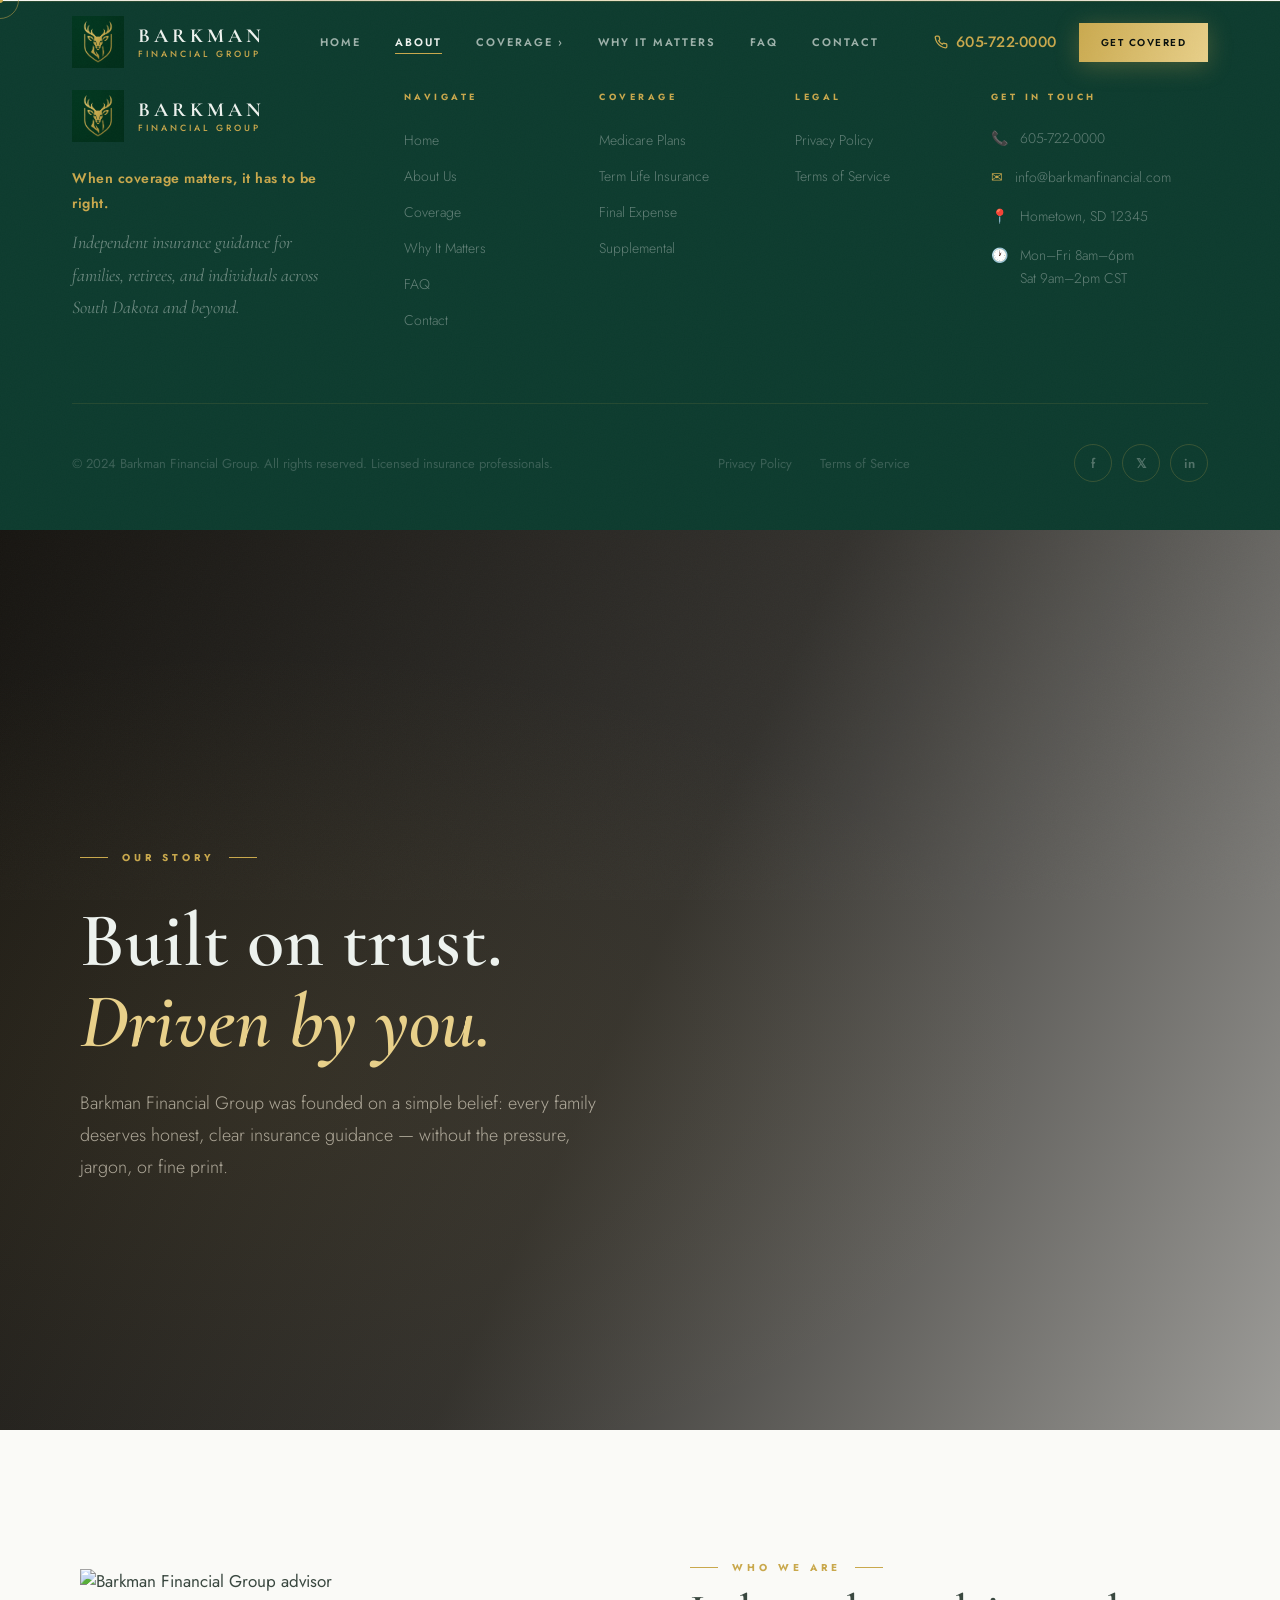
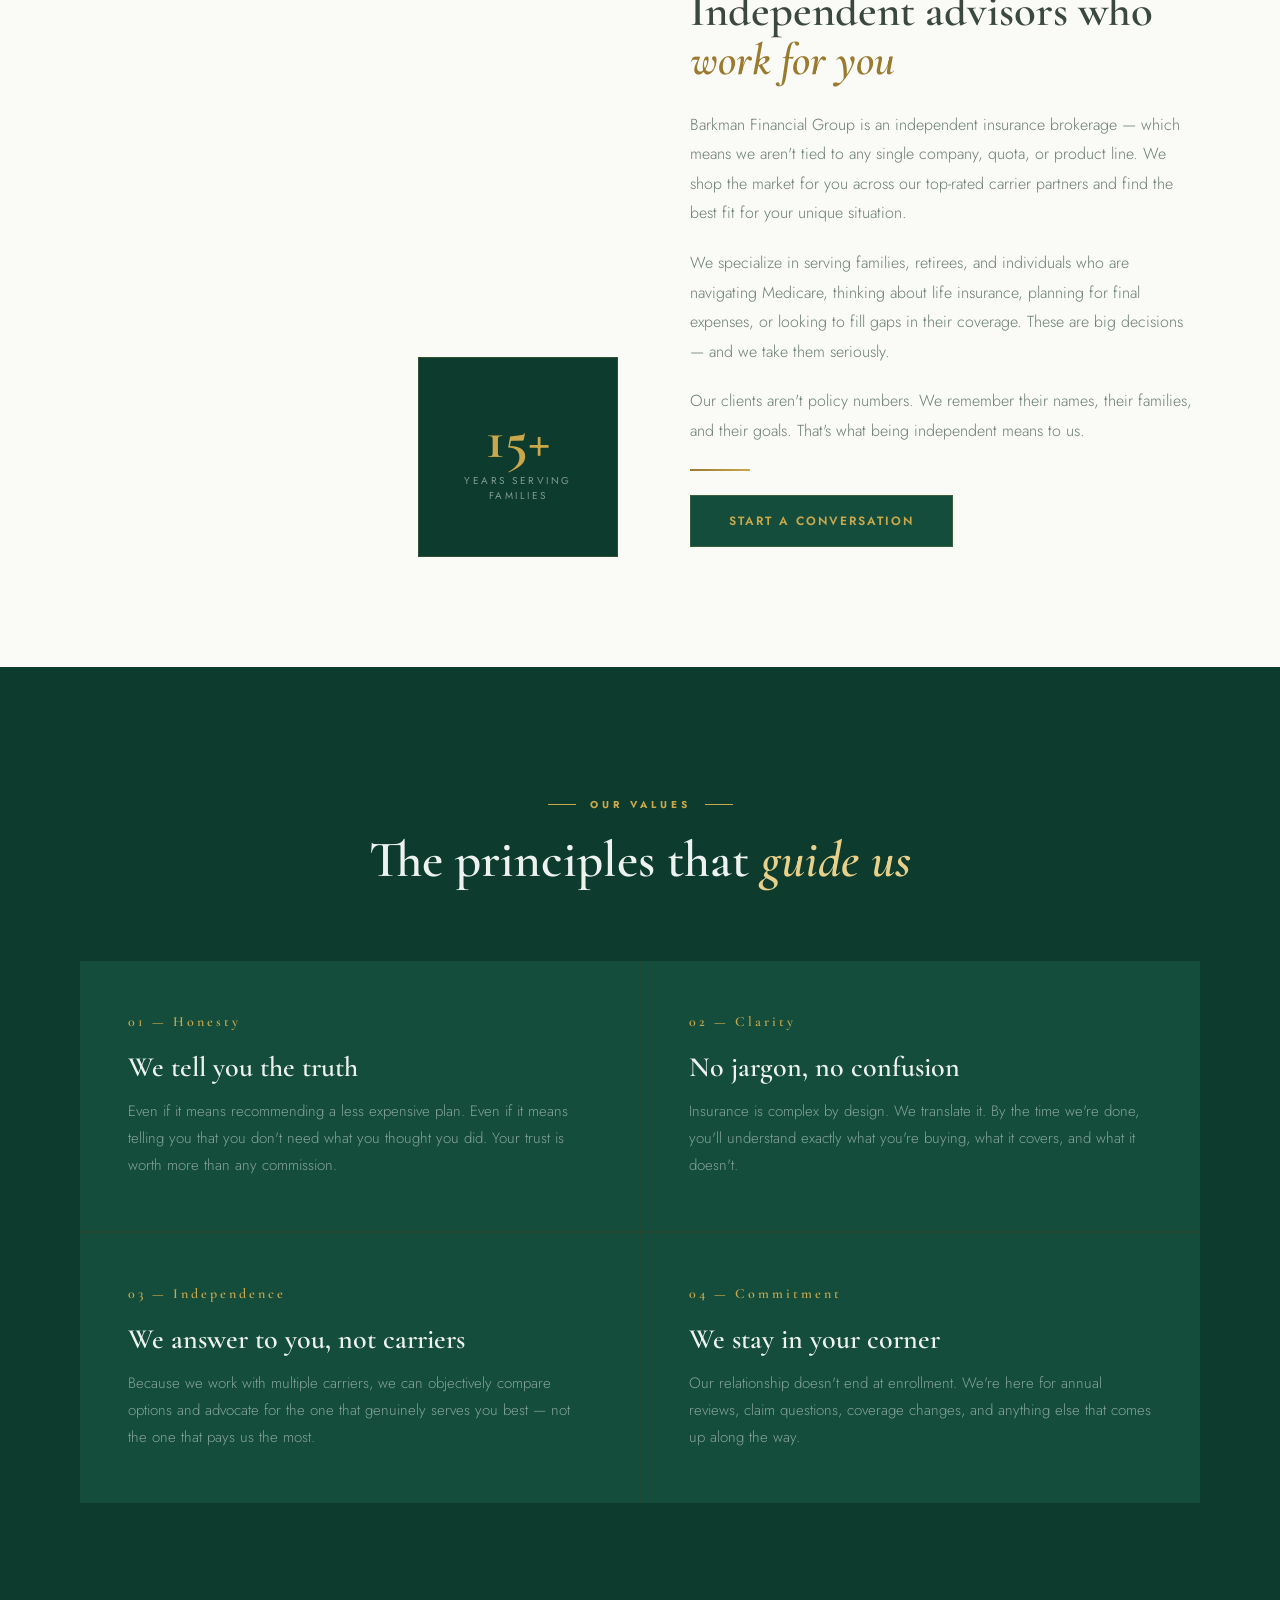
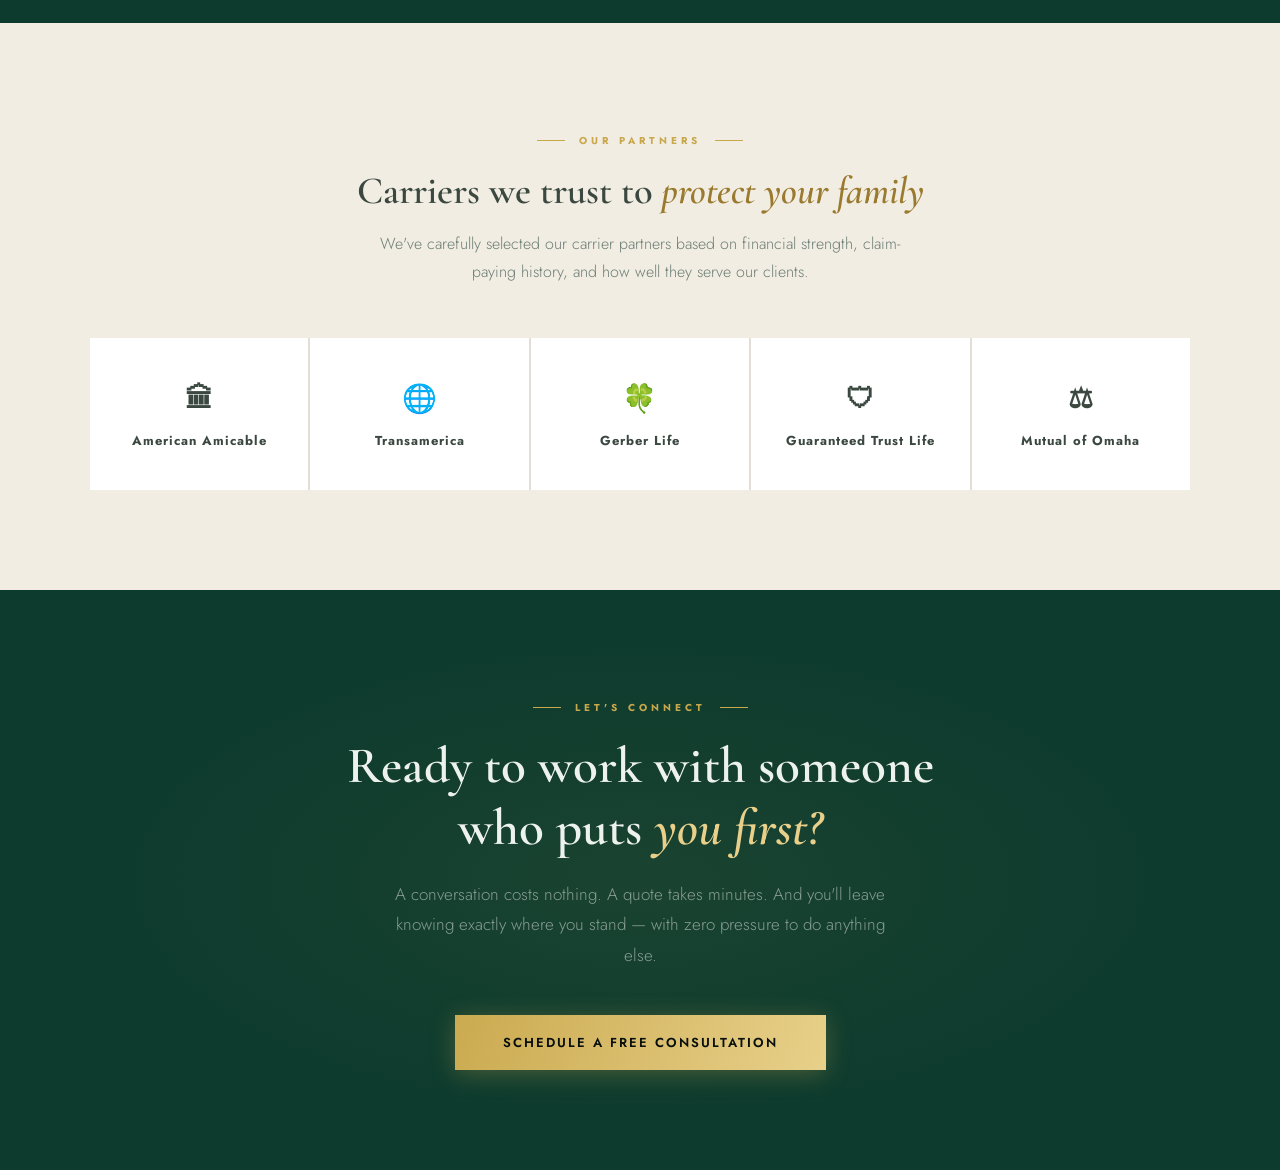
==== about.html @ 962a8e27 "Add files via upload" ====
<!DOCTYPE html>
<html lang="en">
<head>
<meta charset="UTF-8">
<meta name="viewport" content="width=device-width, initial-scale=1.0">
<title>About — Barkman Financial Group</title>
<meta name="description" content="Meet the Barkman Financial Group team. Independent insurance guidance built on trust, experience, and a genuine commitment to your wellbeing.">
<link rel="stylesheet" href="css/shared.css">
<style>
.about-hero {
  min-height: 100vh;
  display: flex; align-items: center;
  background:
    linear-gradient(115deg, rgba(16,14,10,0.97) 0%, rgba(16,14,10,0.85) 50%, rgba(16,14,10,0.4) 100%),
    url('https://images.unsplash.com/photo-1560250097-0b93528c311a?w=1800&q=80&fit=crop') center/cover no-repeat;
  padding: calc(var(--nav-h) + 80px) 80px 100px;
  position: relative; overflow: hidden;
}
.about-hero::before {
  content: '';
  position: absolute; inset: 0;
  background: radial-gradient(ellipse at 20% 60%, rgba(201,168,76,0.08) 0%, transparent 55%);
}
.about-hero-content { position: relative; z-index: 1; max-width: 680px; }
.about-hero h1 {
  font-family: 'Cormorant Garamond', serif;
  font-size: clamp(52px, 6vw, 88px);
  font-weight: 600; line-height: 1.05;
  color: var(--text-light);
  margin: 16px 0 24px;
}
.about-hero h1 em { font-style: italic; color: var(--gold-lt); display: block; }
.about-hero p {
  font-size: 18px; line-height: 1.8;
  color: rgba(240,232,213,0.65); font-weight: 300; max-width: 520px;
}

.about-story {
  padding: 120px 80px;
  background: var(--warm-white);
}
.about-story-inner {
  max-width: 1200px; margin: 0 auto;
  display: grid; grid-template-columns: 1fr 1fr;
  gap: 100px; align-items: center;
}
.story-img {
  position: relative; height: 560px;
}
.story-img img {
  width: 100%; height: 100%; object-fit: cover;
}
.story-img-accent {
  position: absolute; bottom: -28px; right: -28px;
  width: 200px; height: 200px;
  background: var(--forest);
  border: 1px solid rgba(201,168,76,0.2);
  display: flex; flex-direction: column;
  align-items: center; justify-content: center;
  text-align: center; padding: 24px;
  z-index: 1;
}
.story-img-accent .big-stat {
  font-family: 'Cormorant Garamond', serif;
  font-size: 56px; font-weight: 700;
  color: var(--gold); line-height: 1;
}
.story-img-accent span {
  font-size: 10px; letter-spacing: 2.5px; text-transform: uppercase;
  color: var(--text-dim); margin-top: 6px;
}

.story-text .section-label { margin-bottom: 12px; }
.story-text h2 {
  font-family: 'Cormorant Garamond', serif;
  font-size: clamp(34px, 3.5vw, 52px);
  font-weight: 600; line-height: 1.1;
  color: var(--dark); margin-bottom: 24px;
}
.story-text h2 em { font-style: italic; color: var(--gold-dk); }
.story-text p {
  font-size: 16px; line-height: 1.85;
  color: var(--text-muted); font-weight: 300;
  margin-bottom: 20px;
}

.values-section {
  background: var(--forest);
  padding: 120px 80px;
}
.values-inner { max-width: 1200px; margin: 0 auto; }
.values-header { text-align: center; margin-bottom: 72px; }

.values-grid {
  display: grid; grid-template-columns: repeat(2, 1fr); gap: 2px;
  background: rgba(201,168,76,0.1);
}
.value-card {
  background: var(--forest-mid); padding: 52px 48px;
  transition: background .4s;
}
.value-card:hover { background: var(--forest-lt); }
.value-num {
  font-family: 'Cormorant Garamond', serif;
  font-size: 14px; letter-spacing: 3px; color: var(--gold);
  font-weight: 600; margin-bottom: 20px;
}
.value-title {
  font-family: 'Cormorant Garamond', serif;
  font-size: 28px; font-weight: 600;
  color: var(--text-light); margin-bottom: 14px;
}
.value-body {
  font-size: 15px; line-height: 1.8;
  color: var(--text-dim); font-weight: 300;
}

.carriers-we-work {
  background: var(--cream);
  padding: 100px 80px;
  text-align: center;
}
.carriers-we-work h2 {
  font-family: 'Cormorant Garamond', serif;
  font-size: clamp(32px, 3vw, 48px);
  font-weight: 600; color: var(--dark);
  margin-bottom: 16px;
}
.carriers-we-work p {
  color: var(--text-muted); font-size: 16px;
  font-weight: 300; margin-bottom: 52px;
  max-width: 520px; margin-left: auto; margin-right: auto;
  line-height: 1.75;
}
.carrier-cards {
  display: grid; grid-template-columns: repeat(5, 1fr); gap: 2px;
  background: rgba(0,0,0,0.06); max-width: 1100px; margin: 0 auto;
}
.carrier-card {
  background: white; padding: 40px 24px;
  text-align: center; font-weight: 700;
  font-size: 13px; letter-spacing: 1px;
  color: var(--bark); transition: all .3s;
}
.carrier-card:hover { background: var(--forest); color: var(--gold); transform: scale(1.02); }
.carrier-card-icon { font-size: 28px; margin-bottom: 12px; }

.about-cta {
  position: relative; overflow: hidden;
  background: var(--forest);
  padding: 100px 80px;
  text-align: center;
}
.about-cta::before {
  content: '';
  position: absolute; inset: 0;
  background: radial-gradient(ellipse at 50% 50%, rgba(201,168,76,0.07) 0%, transparent 60%);
}
.about-cta-inner { position: relative; z-index: 1; }
.about-cta h2 {
  font-family: 'Cormorant Garamond', serif;
  font-size: clamp(36px, 4vw, 60px);
  font-weight: 600; color: var(--text-light);
  margin-bottom: 20px;
}
.about-cta h2 em { font-style: italic; color: var(--gold-lt); }
.about-cta p {
  color: var(--text-dim); font-size: 17px; font-weight: 300;
  max-width: 520px; margin: 0 auto 44px; line-height: 1.8;
}

@media (max-width: 900px) {
  .about-hero { padding: calc(var(--nav-h) + 40px) 28px 80px; }
  .about-story { padding: 80px 28px; }
  .about-story-inner { grid-template-columns: 1fr; gap: 60px; }
  .story-img { height: 380px; }
  .story-img-accent { display: none; }
  .values-section, .carriers-we-work, .about-cta { padding: 80px 28px; }
  .values-grid { grid-template-columns: 1fr; }
  .carrier-cards { grid-template-columns: repeat(2, 1fr); }
}
</style>
</head>
<body>
<script src="js/layout.js"></script>

<section class="about-hero">
  <div class="about-hero-content">
    <div class="section-label">Our Story</div>
    <h1>Built on trust.<br><em>Driven by you.</em></h1>
    <p>Barkman Financial Group was founded on a simple belief: every family deserves honest, clear insurance guidance — without the pressure, jargon, or fine print.</p>
  </div>
</section>

<section class="about-story">
  <div class="about-story-inner">
    <div class="story-img reveal left">
      <img src="https://images.unsplash.com/photo-1600880292089-90a7e086ee0c?w=800&q=80&fit=crop" alt="Barkman Financial Group advisor">
      <div class="story-img-accent">
        <div class="big-stat">15+</div>
        <span>Years Serving Families</span>
      </div>
    </div>
    <div class="story-text reveal right">
      <div class="section-label">Who We Are</div>
      <h2>Independent advisors who <em>work for you</em></h2>
      <p>Barkman Financial Group is an independent insurance brokerage — which means we aren't tied to any single company, quota, or product line. We shop the market for you across our top-rated carrier partners and find the best fit for your unique situation.</p>
      <p>We specialize in serving families, retirees, and individuals who are navigating Medicare, thinking about life insurance, planning for final expenses, or looking to fill gaps in their coverage. These are big decisions — and we take them seriously.</p>
      <p>Our clients aren't policy numbers. We remember their names, their families, and their goals. That's what being independent means to us.</p>
      <div class="gold-rule"></div>
      <a href="contact.html" class="btn btn-forest btn-arrow">Start a Conversation</a>
    </div>
  </div>
</section>

<section class="values-section">
  <div class="values-inner">
    <div class="values-header">
      <div class="section-label">Our Values</div>
      <h2 class="section-title light reveal">The principles that <em>guide us</em></h2>
    </div>
    <div class="values-grid">
      <div class="value-card reveal">
        <div class="value-num">01 — Honesty</div>
        <h3 class="value-title">We tell you the truth</h3>
        <p class="value-body">Even if it means recommending a less expensive plan. Even if it means telling you that you don't need what you thought you did. Your trust is worth more than any commission.</p>
      </div>
      <div class="value-card reveal delay-1">
        <div class="value-num">02 — Clarity</div>
        <h3 class="value-title">No jargon, no confusion</h3>
        <p class="value-body">Insurance is complex by design. We translate it. By the time we're done, you'll understand exactly what you're buying, what it covers, and what it doesn't.</p>
      </div>
      <div class="value-card reveal delay-2">
        <div class="value-num">03 — Independence</div>
        <h3 class="value-title">We answer to you, not carriers</h3>
        <p class="value-body">Because we work with multiple carriers, we can objectively compare options and advocate for the one that genuinely serves you best — not the one that pays us the most.</p>
      </div>
      <div class="value-card reveal delay-3">
        <div class="value-num">04 — Commitment</div>
        <h3 class="value-title">We stay in your corner</h3>
        <p class="value-body">Our relationship doesn't end at enrollment. We're here for annual reviews, claim questions, coverage changes, and anything else that comes up along the way.</p>
      </div>
    </div>
  </div>
</section>

<section class="carriers-we-work">
  <div class="section-label reveal" style="justify-content:center;">Our Partners</div>
  <h2 class="reveal delay-1">Carriers we trust to <em style="font-style:italic;color:var(--gold-dk);">protect your family</em></h2>
  <p class="reveal delay-2">We've carefully selected our carrier partners based on financial strength, claim-paying history, and how well they serve our clients.</p>
  <div class="carrier-cards">
    <div class="carrier-card reveal">
      <div class="carrier-card-icon">🏛</div>
      American Amicable
    </div>
    <div class="carrier-card reveal delay-1">
      <div class="carrier-card-icon">🌐</div>
      Transamerica
    </div>
    <div class="carrier-card reveal delay-2">
      <div class="carrier-card-icon">🍀</div>
      Gerber Life
    </div>
    <div class="carrier-card reveal delay-3">
      <div class="carrier-card-icon">🛡</div>
      Guaranteed Trust Life
    </div>
    <div class="carrier-card reveal delay-4">
      <div class="carrier-card-icon">⚖</div>
      Mutual of Omaha
    </div>
  </div>
</section>

<section class="about-cta">
  <div class="about-cta-inner">
    <div class="section-label reveal" style="justify-content:center;">Let's Connect</div>
    <h2 class="reveal delay-1">Ready to work with someone<br>who puts <em>you first?</em></h2>
    <p class="reveal delay-2">A conversation costs nothing. A quote takes minutes. And you'll leave knowing exactly where you stand — with zero pressure to do anything else.</p>
    <a href="contact.html" class="btn btn-primary btn-arrow reveal delay-3" style="padding:18px 48px;font-size:13px;">Schedule a Free Consultation</a>
  </div>
</section>

<script src="js/shared.js"></script>
</body>
</html>
---- css/shared.css ----
/* ═══════════════════════════════════════════════════
   BARKMAN FINANCIAL GROUP — v3
   Forest Green × Gold. Warm. Trustworthy. Premium.
═══════════════════════════════════════════════════ */

@import url('https://fonts.googleapis.com/css2?family=Cormorant+Garamond:ital,wght@0,400;0,600;0,700;1,400;1,600&family=Jost:wght@300;400;500;600&display=swap');

*, *::before, *::after { box-sizing: border-box; margin: 0; padding: 0; }

:root {
  /* Brand Colors */
  --forest:      #0D3B2E;
  --forest-mid:  #144D3C;
  --forest-lt:   #1A6049;
  --forest-pale: #EBF2EE;
  --gold:        #C9A84C;
  --gold-lt:     #E8D08A;
  --gold-dk:     #9A7A2E;

  /* Neutrals */
  --obsidian:    #080F0C;
  --warm-white:  #FAFAF7;
  --cream:       #F2EDE3;
  --cream2:      #E8E0D0;
  --text-dark:   #1A1F1C;
  --text-body:   #3A4840;
  --text-muted:  #6B7D74;
  --text-light:  #EDF2EE;
  --text-dim:    rgba(237,242,238,0.52);

  --nav-h: 84px;
  --ease:        cubic-bezier(0.25, 0.46, 0.45, 0.94);
  --ease-out:    cubic-bezier(0.16, 1, 0.3, 1);
  --ease-spring: cubic-bezier(0.34, 1.56, 0.64, 1);

  /* Spacing */
  --section-pad: 110px;
  --page-pad: 72px;
}

html { scroll-behavior: smooth; font-size: 17px; }

body {
  font-family: 'Jost', sans-serif;
  background: var(--warm-white);
  color: var(--text-body);
  overflow-x: hidden;
  -webkit-font-smoothing: antialiased;
  cursor: none;
}

/* ── SCROLL PROGRESS ── */
#scroll-progress {
  position: fixed; top: 0; left: 0; z-index: 10001;
  height: 3px; width: 0%;
  background: linear-gradient(90deg, var(--gold-dk), var(--gold), var(--gold-lt));
  pointer-events: none;
}

/* ── CURSOR ── */
.cursor-dot, .cursor-ring {
  position: fixed; border-radius: 50%;
  pointer-events: none; z-index: 10000;
  transform: translate(-50%, -50%);
}
.cursor-dot {
  width: 6px; height: 6px;
  background: var(--gold);
  transition: opacity .3s;
}
.cursor-ring {
  width: 38px; height: 38px;
  border: 1.5px solid rgba(201,168,76,0.5);
  transition: width .3s var(--ease-out), height .3s var(--ease-out),
              border-color .3s, background .3s;
}
.cursor-ring.hovering {
  width: 60px; height: 60px;
  border-color: var(--gold);
  background: rgba(201,168,76,0.07);
}
.cursor-ring.clicking { width: 24px; height: 24px; }

/* ── GRAIN ── */
body::after {
  content: '';
  position: fixed; inset: 0; z-index: 9998;
  background-image: url("data:image/svg+xml,%3Csvg xmlns='http://www.w3.org/2000/svg' width='250' height='250'%3E%3Cfilter id='n'%3E%3CfeTurbulence type='fractalNoise' baseFrequency='0.78' numOctaves='4' stitchTiles='stitch'/%3E%3C/filter%3E%3Crect width='250' height='250' filter='url(%23n)' opacity='0.025'/%3E%3C/svg%3E");
  pointer-events: none;
}

/* ══════════════════════════
   NAVIGATION
══════════════════════════ */
#nav {
  position: fixed; top: 0; width: 100%;
  height: var(--nav-h); z-index: 1000;
}
#nav::before {
  content: '';
  position: absolute; inset: 0; z-index: -1;
  background: transparent;
  border-bottom: 1px solid transparent;
  transition: background .5s var(--ease), backdrop-filter .5s, border-color .5s, box-shadow .5s;
  backdrop-filter: blur(0px);
}
#nav.scrolled::before {
  background: rgba(13,59,46,0.96);
  backdrop-filter: blur(24px) saturate(160%);
  border-bottom-color: rgba(201,168,76,0.18);
  box-shadow: 0 4px 40px rgba(0,0,0,0.3);
}

.nav-inner {
  max-width: 1400px; margin: 0 auto;
  height: 100%; padding: 0 var(--page-pad);
  display: flex; align-items: center; justify-content: space-between;
}

/* Logo */
.nav-logo {
  display: flex; align-items: center; gap: 14px;
  text-decoration: none;
}
.logo-img-wrap {
  width: 52px; height: 52px; flex-shrink: 0;
  transition: transform .6s var(--ease-spring);
}
.nav-logo:hover .logo-img-wrap { transform: scale(1.08) rotate(3deg); }
.logo-img-wrap img { width: 100%; height: 100%; object-fit: contain; display: block; }

.logo-wordmark { line-height: 1.1; }
.logo-name {
  display: block;
  font-family: 'Cormorant Garamond', serif;
  font-size: 20px; font-weight: 700;
  letter-spacing: 4px; text-transform: uppercase;
  color: var(--text-light);
}
.logo-sub {
  display: block;
  font-size: 9px; letter-spacing: 3px; text-transform: uppercase;
  color: var(--gold); font-weight: 500; margin-top: 2px;
}

/* Nav links */
.nav-links { display: flex; align-items: center; gap: 4px; list-style: none; }
.nav-links > li { position: relative; }

.nav-link-btn {
  display: flex; align-items: center; gap: 5px;
  padding: 9px 15px;
  background: none; border: none; cursor: none;
  font-family: 'Jost', sans-serif;
  font-size: 11px; letter-spacing: 2px; text-transform: uppercase;
  font-weight: 600; color: rgba(237,242,238,0.65);
  text-decoration: none; transition: color .25s; position: relative;
}
.nav-link-btn::after {
  content: '';
  position: absolute; bottom: 5px; left: 15px; right: 15px;
  height: 1px; background: var(--gold);
  transform: scaleX(0); transform-origin: left;
  transition: transform .35s var(--ease-out);
}
.nav-link-btn:hover, .nav-link-btn.active { color: var(--text-light); }
.nav-link-btn:hover::after, .nav-link-btn.active::after { transform: scaleX(1); }
.nav-chevron { font-size: 11px; transition: transform .3s; }

/* Dropdown — JS click-controlled, bug-free */
.nav-dropdown {
  position: absolute; top: calc(100% + 8px); left: 50%;
  transform: translateX(-50%) translateY(10px);
  background: rgba(13,59,46,0.98);
  border: 1px solid rgba(201,168,76,0.2);
  border-top: 2px solid var(--gold);
  list-style: none; min-width: 240px; padding: 10px 0;
  opacity: 0; visibility: hidden; pointer-events: none;
  transition: opacity .28s var(--ease), transform .28s var(--ease), visibility 0s linear .28s;
  box-shadow: 0 24px 64px rgba(0,0,0,0.5);
  z-index: 200;
}
.nav-dropdown.open {
  opacity: 1; visibility: visible; pointer-events: all;
  transform: translateX(-50%) translateY(0);
  transition: opacity .28s var(--ease), transform .28s var(--ease);
}
.nav-dropdown li a {
  display: block; padding: 13px 28px;
  font-size: 11px; letter-spacing: 1.5px; text-transform: uppercase;
  font-weight: 500; color: rgba(237,242,238,0.55);
  text-decoration: none;
  transition: color .2s, padding-left .25s var(--ease-out), background .2s;
}
.nav-dropdown li a:hover { color: var(--gold); padding-left: 36px; background: rgba(201,168,76,0.06); }

/* Nav right */
.nav-right { display: flex; align-items: center; gap: 22px; }
.nav-phone {
  color: var(--gold); font-size: 15px; font-weight: 500;
  letter-spacing: 0.5px; text-decoration: none;
  display: flex; align-items: center; gap: 8px;
  transition: color .2s, transform .2s;
}
.nav-phone:hover { color: var(--gold-lt); transform: translateY(-1px); }

/* Hamburger */
.nav-hamburger {
  display: none; flex-direction: column;
  gap: 5.5px; padding: 6px;
  background: none; border: none; cursor: none; z-index: 1001;
}
.nav-hamburger span {
  display: block; height: 1.5px; background: var(--gold);
  transition: all .4s var(--ease-out); transform-origin: center;
}
.nav-hamburger span:nth-child(1) { width: 26px; }
.nav-hamburger span:nth-child(2) { width: 18px; margin-left: 8px; }
.nav-hamburger span:nth-child(3) { width: 26px; }
.nav-hamburger.open span:nth-child(1) { transform: rotate(45deg) translateY(5px); width: 26px; }
.nav-hamburger.open span:nth-child(2) { opacity: 0; transform: scaleX(0); }
.nav-hamburger.open span:nth-child(3) { transform: rotate(-45deg) translateY(-5px); }

/* Mobile nav */
.mobile-nav-overlay {
  position: fixed; inset: 0; z-index: 990;
  background: var(--forest);
  display: flex; flex-direction: column;
  align-items: center; justify-content: center; gap: 8px;
  opacity: 0; visibility: hidden; pointer-events: none;
  transition: opacity .5s var(--ease), visibility .5s;
}
.mobile-nav-overlay.open { opacity: 1; visibility: visible; pointer-events: all; }
.mobile-nav-link {
  font-family: 'Cormorant Garamond', serif;
  font-size: clamp(30px, 6vw, 54px); font-weight: 600;
  color: rgba(237,242,238,0.4); text-decoration: none;
  letter-spacing: 2px; opacity: 0; transform: translateY(18px);
  transition: color .25s, transform .25s, opacity .4s;
}
.mobile-nav-overlay.open .mobile-nav-link { opacity: 1; transform: translateY(0); }
.mobile-nav-overlay.open .mobile-nav-link:nth-child(1){transition-delay:.08s}
.mobile-nav-overlay.open .mobile-nav-link:nth-child(2){transition-delay:.14s}
.mobile-nav-overlay.open .mobile-nav-link:nth-child(3){transition-delay:.2s}
.mobile-nav-overlay.open .mobile-nav-link:nth-child(4){transition-delay:.26s}
.mobile-nav-overlay.open .mobile-nav-link:nth-child(5){transition-delay:.32s}
.mobile-nav-overlay.open .mobile-nav-link:nth-child(6){transition-delay:.38s}
.mobile-nav-link:hover { color: var(--gold); transform: translateX(8px); }
.mobile-nav-phone {
  margin-top: 36px; color: var(--gold);
  font-size: 20px; text-decoration: none; font-weight: 500; letter-spacing: 1px;
  opacity: 0; transform: translateY(14px);
  transition: opacity .3s .44s, transform .3s .44s;
}
.mobile-nav-overlay.open .mobile-nav-phone { opacity: 1; transform: translateY(0); }

/* ══════════════════════════
   BUTTONS
══════════════════════════ */
.btn {
  display: inline-flex; align-items: center; gap: 10px;
  text-decoration: none; border: none; cursor: none;
  font-family: 'Jost', sans-serif; font-weight: 600;
  letter-spacing: 2px; text-transform: uppercase;
  transition: all .35s var(--ease-out);
  position: relative; overflow: hidden;
}
.btn::before {
  content: '';
  position: absolute; inset: 0;
  background: linear-gradient(105deg, transparent 35%, rgba(255,255,255,0.15) 50%, transparent 65%);
  transform: translateX(-120%);
  transition: transform .6s var(--ease);
}
.btn:hover::before { transform: translateX(120%); }

.btn-primary {
  background: linear-gradient(110deg, var(--gold-dk), var(--gold) 50%, var(--gold-lt));
  background-size: 220% 100%; background-position: 100%;
  color: var(--obsidian); padding: 17px 40px; font-size: 12px;
  box-shadow: 0 4px 24px rgba(201,168,76,0.3);
}
.btn-primary:hover {
  background-position: 0%;
  transform: translateY(-3px);
  box-shadow: 0 16px 48px rgba(201,168,76,0.45);
}

.btn-ghost {
  background: transparent;
  border: 1.5px solid rgba(201,168,76,0.4);
  color: var(--text-light);
  padding: 16px 38px; font-size: 12px;
}
.btn-ghost:hover {
  border-color: var(--gold);
  background: rgba(201,168,76,0.08);
  transform: translateY(-3px); color: var(--gold-lt);
}

.btn-forest {
  background: var(--forest-mid);
  border: 1.5px solid rgba(201,168,76,0.2);
  color: var(--gold); padding: 16px 38px; font-size: 12px;
}
.btn-forest:hover {
  border-color: var(--gold); background: var(--forest-lt);
  transform: translateY(-3px);
  box-shadow: 0 12px 36px rgba(0,0,0,0.3);
}

.btn-arrow span { display: inline-block; transition: transform .35s var(--ease-out); }
.btn-arrow:hover span { transform: translateX(5px); }

/* ══════════════════════════
   SECTION UTILITIES
══════════════════════════ */
.section-label {
  display: inline-flex; align-items: center; gap: 14px;
  font-size: 10px; letter-spacing: 4px; text-transform: uppercase;
  font-weight: 700; color: var(--gold); margin-bottom: 20px;
}
.section-label::before, .section-label::after {
  content: ''; flex-shrink: 0; width: 28px; height: 1px; background: currentColor;
}

.section-title {
  font-family: 'Cormorant Garamond', serif;
  font-size: clamp(38px, 4vw, 62px);
  font-weight: 600; line-height: 1.1; color: var(--text-dark);
}
.section-title.light { color: var(--text-light); }
.section-title em { font-style: italic; color: var(--forest-lt); }
.section-title.light em { color: var(--gold-lt); }

.section-body {
  font-size: 18px; line-height: 1.85;
  color: var(--text-muted); font-weight: 300; max-width: 580px;
}
.section-body.light { color: var(--text-dim); }

.gold-rule { width: 60px; height: 2px; background: linear-gradient(90deg, var(--gold-dk), var(--gold)); margin: 24px 0; }

/* ══════════════════════════
   REVEAL ANIMATIONS
══════════════════════════ */
.reveal {
  opacity: 0; transform: translateY(28px);
  transition: opacity 1s var(--ease-out), transform 1s var(--ease-out);
}
.reveal.left  { transform: translateX(-24px); }
.reveal.right { transform: translateX(24px); }
.reveal.scale { transform: scale(0.96) translateY(0); }
.reveal.visible { opacity: 1; transform: translate(0) scale(1); }
.d1{transition-delay:.1s} .d2{transition-delay:.2s} .d3{transition-delay:.3s}
.d4{transition-delay:.4s} .d5{transition-delay:.52s} .d6{transition-delay:.66s}

/* ══════════════════════════
   FOOTER
══════════════════════════ */
footer {
  background: var(--forest);
  border-top: 1px solid rgba(201,168,76,0.15);
  padding: 88px var(--page-pad) 48px;
}
.footer-inner { max-width: 1400px; margin: 0 auto; }

.footer-top {
  display: grid;
  grid-template-columns: 2fr 1fr 1fr 1fr 1.6fr;
  gap: 60px; padding-bottom: 60px;
  border-bottom: 1px solid rgba(201,168,76,0.12);
  margin-bottom: 40px;
}

.footer-brand .nav-logo { margin-bottom: 24px; display: inline-flex; }
.footer-tagline {
  font-family: 'Cormorant Garamond', serif;
  font-size: 18px; font-style: italic;
  color: rgba(237,242,238,0.42); line-height: 1.8; max-width: 300px;
}
.footer-tagline strong {
  font-style: normal; color: var(--gold);
  font-size: 14px; display: block; margin-bottom: 10px;
  letter-spacing: 0.5px; font-family: 'Jost', sans-serif; font-weight: 600;
}

.footer-col h4 {
  font-size: 9px; letter-spacing: 3.5px; text-transform: uppercase;
  color: var(--gold); font-weight: 700; margin-bottom: 24px;
}
.footer-col ul { list-style: none; }
.footer-col li { margin-bottom: 12px; }
.footer-col a {
  text-decoration: none; color: rgba(237,242,238,0.38);
  font-size: 14px; font-weight: 300;
  transition: color .2s, padding-left .25s var(--ease-out);
}
.footer-col a:hover { color: var(--gold-lt); padding-left: 5px; }

.footer-contact-item { display: flex; gap: 12px; align-items: flex-start; margin-bottom: 16px; }
.footer-contact-icon { color: var(--gold); flex-shrink: 0; font-size: 14px; margin-top: 1px; }
.footer-contact-text { color: rgba(237,242,238,0.38); font-size: 14px; font-weight: 300; line-height: 1.65; }
.footer-contact-text a { color: inherit; text-decoration: none; transition: color .2s; }
.footer-contact-text a:hover { color: var(--gold-lt); }

.footer-bottom {
  display: flex; align-items: center;
  justify-content: space-between; flex-wrap: wrap; gap: 20px;
}
.footer-copy { color: rgba(237,242,238,0.2); font-size: 13px; }
.footer-legal { display: flex; gap: 28px; }
.footer-legal a { color: rgba(237,242,238,0.2); font-size: 13px; text-decoration: none; transition: color .2s; }
.footer-legal a:hover { color: var(--gold); }
.footer-social { display: flex; gap: 10px; }
.social-btn {
  width: 38px; height: 38px;
  border: 1px solid rgba(201,168,76,0.22);
  border-radius: 50%;
  display: flex; align-items: center; justify-content: center;
  color: rgba(237,242,238,0.3); font-size: 13px; font-weight: 600;
  text-decoration: none; transition: all .3s var(--ease-spring);
}
.social-btn:hover {
  border-color: var(--gold); color: var(--gold);
  background: rgba(201,168,76,0.1);
  transform: translateY(-3px) scale(1.1);
}

.gold-divider {
  height: 1px;
  background: linear-gradient(90deg, transparent, var(--gold-dk), var(--gold), var(--gold-dk), transparent);
  opacity: 0.3;
}

/* Back to top */
#back-to-top {
  position: fixed; bottom: 36px; right: 36px; z-index: 500;
  width: 50px; height: 50px;
  background: var(--forest);
  border: 1.5px solid rgba(201,168,76,0.3);
  border-radius: 50%;
  display: flex; align-items: center; justify-content: center;
  color: var(--gold); font-size: 20px;
  cursor: none; text-decoration: none;
  opacity: 0; transform: translateY(20px);
  transition: opacity .4s, transform .4s var(--ease-out), border-color .3s, background .3s;
  pointer-events: none;
  box-shadow: 0 4px 20px rgba(0,0,0,0.3);
}
#back-to-top.visible { opacity: 1; transform: translateY(0); pointer-events: all; }
#back-to-top:hover { border-color: var(--gold); background: var(--forest-mid); transform: translateY(-4px); }

/* ══════════════════════════
   RESPONSIVE
══════════════════════════ */
@media (max-width: 1100px) {
  :root { --page-pad: 40px; }
  .footer-top { grid-template-columns: 1fr 1fr 1fr; gap: 40px; }
  .footer-brand { grid-column: 1 / -1; }
}
@media (max-width: 860px) {
  .nav-links, .nav-phone { display: none; }
  .nav-hamburger { display: flex; }
  body { cursor: auto; }
  .cursor-dot, .cursor-ring { display: none; }
}
@media (max-width: 600px) {
  :root { --page-pad: 24px; --section-pad: 72px; }
  .footer-top { grid-template-columns: 1fr 1fr; gap: 36px; }
  .footer-bottom { flex-direction: column; align-items: flex-start; }
}
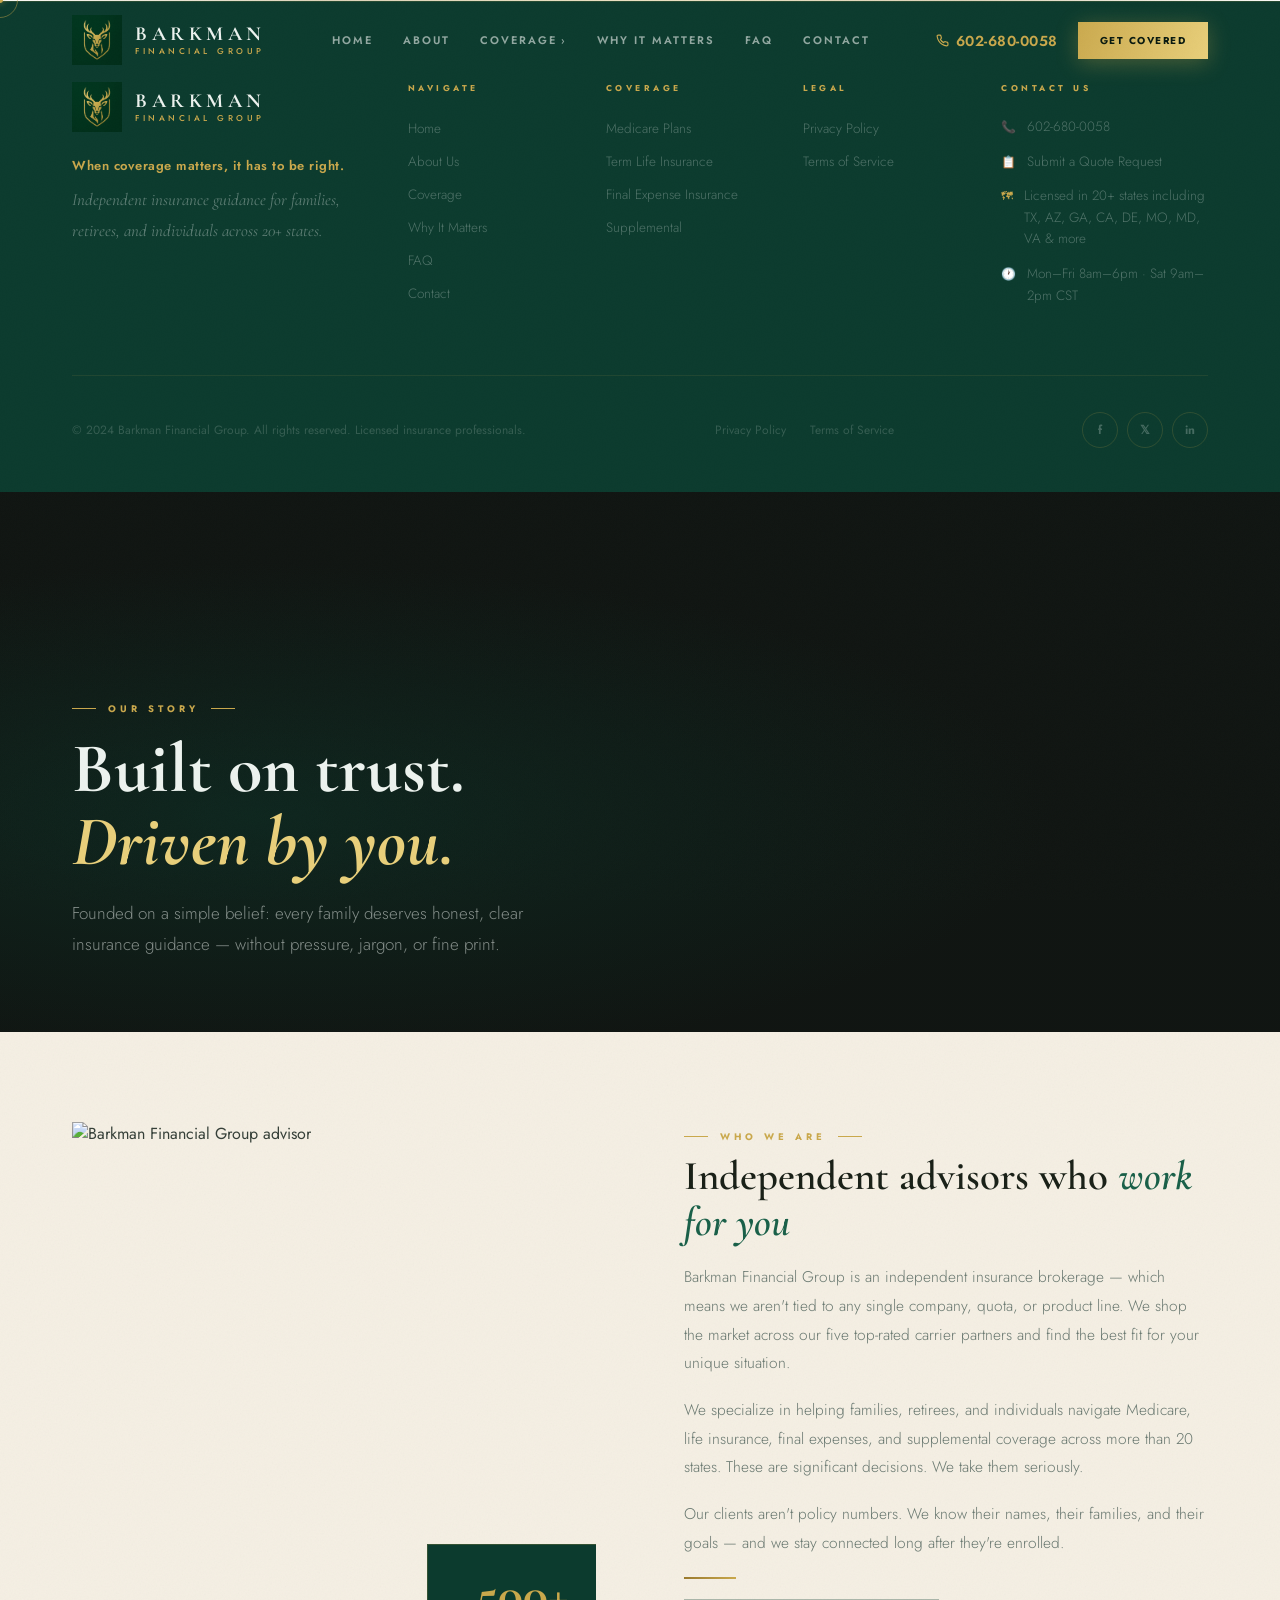
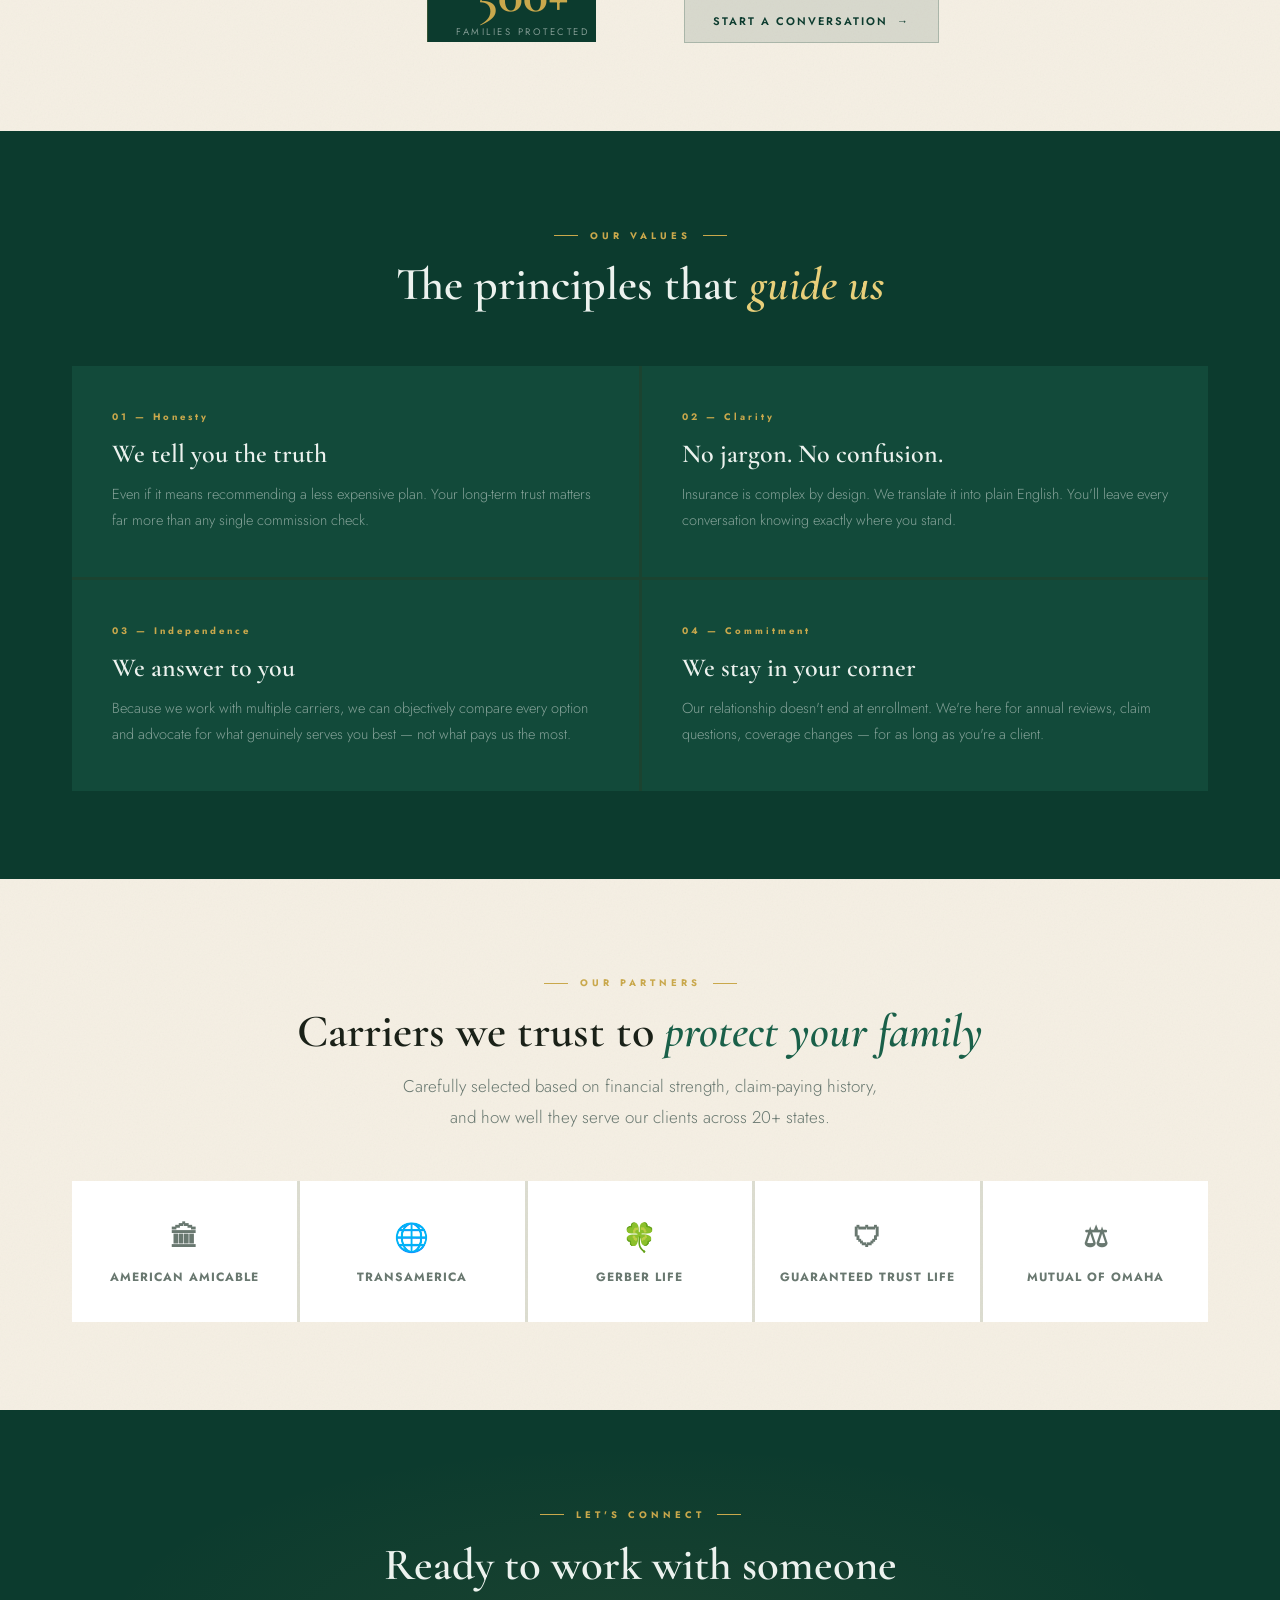
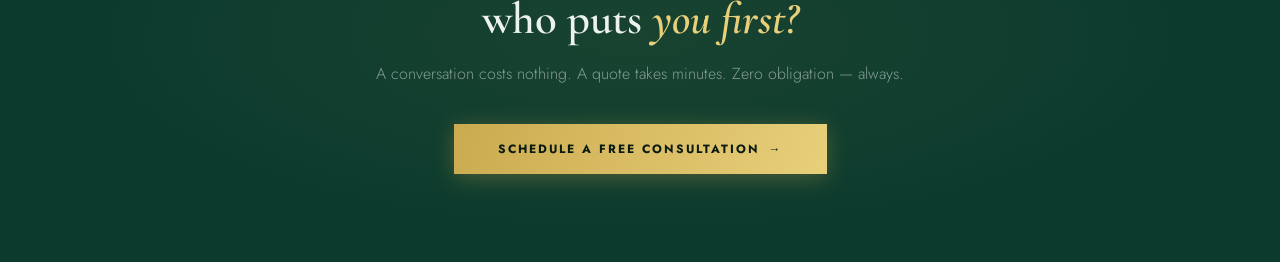
==== commit 11826647: "Add files via upload" ====
--- a/about.html
+++ b/about.html
@@ -1,283 +1,118 @@
 <!DOCTYPE html>
-<html lang="en">
+<html lang="en" id="top">
 <head>
 <meta charset="UTF-8">
 <meta name="viewport" content="width=device-width, initial-scale=1.0">
 <title>About — Barkman Financial Group</title>
-<meta name="description" content="Meet the Barkman Financial Group team. Independent insurance guidance built on trust, experience, and a genuine commitment to your wellbeing.">
+<meta name="description" content="Independent insurance guidance built on trust. Serving families across 20+ states with honest answers and zero pressure.">
+<link rel="icon" type="image/png" href="BFG_LOGO.png">
 <link rel="stylesheet" href="css/shared.css">
 <style>
-.about-hero {
-  min-height: 100vh;
-  display: flex; align-items: center;
-  background:
-    linear-gradient(115deg, rgba(16,14,10,0.97) 0%, rgba(16,14,10,0.85) 50%, rgba(16,14,10,0.4) 100%),
-    url('https://images.unsplash.com/photo-1560250097-0b93528c311a?w=1800&q=80&fit=crop') center/cover no-repeat;
-  padding: calc(var(--nav-h) + 80px) 80px 100px;
-  position: relative; overflow: hidden;
-}
-.about-hero::before {
-  content: '';
-  position: absolute; inset: 0;
-  background: radial-gradient(ellipse at 20% 60%, rgba(201,168,76,0.08) 0%, transparent 55%);
-}
-.about-hero-content { position: relative; z-index: 1; max-width: 680px; }
-.about-hero h1 {
-  font-family: 'Cormorant Garamond', serif;
-  font-size: clamp(52px, 6vw, 88px);
-  font-weight: 600; line-height: 1.05;
-  color: var(--text-light);
-  margin: 16px 0 24px;
-}
-.about-hero h1 em { font-style: italic; color: var(--gold-lt); display: block; }
-.about-hero p {
-  font-size: 18px; line-height: 1.8;
-  color: rgba(240,232,213,0.65); font-weight: 300; max-width: 520px;
-}
-
-.about-story {
-  padding: 120px 80px;
-  background: var(--warm-white);
-}
-.about-story-inner {
-  max-width: 1200px; margin: 0 auto;
-  display: grid; grid-template-columns: 1fr 1fr;
-  gap: 100px; align-items: center;
-}
-.story-img {
-  position: relative; height: 560px;
-}
-.story-img img {
-  width: 100%; height: 100%; object-fit: cover;
-}
-.story-img-accent {
-  position: absolute; bottom: -28px; right: -28px;
-  width: 200px; height: 200px;
-  background: var(--forest);
-  border: 1px solid rgba(201,168,76,0.2);
-  display: flex; flex-direction: column;
-  align-items: center; justify-content: center;
-  text-align: center; padding: 24px;
-  z-index: 1;
-}
-.story-img-accent .big-stat {
-  font-family: 'Cormorant Garamond', serif;
-  font-size: 56px; font-weight: 700;
-  color: var(--gold); line-height: 1;
-}
-.story-img-accent span {
-  font-size: 10px; letter-spacing: 2.5px; text-transform: uppercase;
-  color: var(--text-dim); margin-top: 6px;
-}
-
-.story-text .section-label { margin-bottom: 12px; }
-.story-text h2 {
-  font-family: 'Cormorant Garamond', serif;
-  font-size: clamp(34px, 3.5vw, 52px);
-  font-weight: 600; line-height: 1.1;
-  color: var(--dark); margin-bottom: 24px;
-}
-.story-text h2 em { font-style: italic; color: var(--gold-dk); }
-.story-text p {
-  font-size: 16px; line-height: 1.85;
-  color: var(--text-muted); font-weight: 300;
-  margin-bottom: 20px;
-}
-
-.values-section {
-  background: var(--forest);
-  padding: 120px 80px;
-}
-.values-inner { max-width: 1200px; margin: 0 auto; }
-.values-header { text-align: center; margin-bottom: 72px; }
-
-.values-grid {
-  display: grid; grid-template-columns: repeat(2, 1fr); gap: 2px;
-  background: rgba(201,168,76,0.1);
-}
-.value-card {
-  background: var(--forest-mid); padding: 52px 48px;
-  transition: background .4s;
-}
-.value-card:hover { background: var(--forest-lt); }
-.value-num {
-  font-family: 'Cormorant Garamond', serif;
-  font-size: 14px; letter-spacing: 3px; color: var(--gold);
-  font-weight: 600; margin-bottom: 20px;
-}
-.value-title {
-  font-family: 'Cormorant Garamond', serif;
-  font-size: 28px; font-weight: 600;
-  color: var(--text-light); margin-bottom: 14px;
-}
-.value-body {
-  font-size: 15px; line-height: 1.8;
-  color: var(--text-dim); font-weight: 300;
-}
-
-.carriers-we-work {
-  background: var(--cream);
-  padding: 100px 80px;
-  text-align: center;
-}
-.carriers-we-work h2 {
-  font-family: 'Cormorant Garamond', serif;
-  font-size: clamp(32px, 3vw, 48px);
-  font-weight: 600; color: var(--dark);
-  margin-bottom: 16px;
-}
-.carriers-we-work p {
-  color: var(--text-muted); font-size: 16px;
-  font-weight: 300; margin-bottom: 52px;
-  max-width: 520px; margin-left: auto; margin-right: auto;
-  line-height: 1.75;
-}
-.carrier-cards {
-  display: grid; grid-template-columns: repeat(5, 1fr); gap: 2px;
-  background: rgba(0,0,0,0.06); max-width: 1100px; margin: 0 auto;
-}
-.carrier-card {
-  background: white; padding: 40px 24px;
-  text-align: center; font-weight: 700;
-  font-size: 13px; letter-spacing: 1px;
-  color: var(--bark); transition: all .3s;
-}
-.carrier-card:hover { background: var(--forest); color: var(--gold); transform: scale(1.02); }
-.carrier-card-icon { font-size: 28px; margin-bottom: 12px; }
-
-.about-cta {
-  position: relative; overflow: hidden;
-  background: var(--forest);
-  padding: 100px 80px;
-  text-align: center;
-}
-.about-cta::before {
-  content: '';
-  position: absolute; inset: 0;
-  background: radial-gradient(ellipse at 50% 50%, rgba(201,168,76,0.07) 0%, transparent 60%);
-}
-.about-cta-inner { position: relative; z-index: 1; }
-.about-cta h2 {
-  font-family: 'Cormorant Garamond', serif;
-  font-size: clamp(36px, 4vw, 60px);
-  font-weight: 600; color: var(--text-light);
-  margin-bottom: 20px;
-}
-.about-cta h2 em { font-style: italic; color: var(--gold-lt); }
-.about-cta p {
-  color: var(--text-dim); font-size: 17px; font-weight: 300;
-  max-width: 520px; margin: 0 auto 44px; line-height: 1.8;
-}
-
-@media (max-width: 900px) {
-  .about-hero { padding: calc(var(--nav-h) + 40px) 28px 80px; }
-  .about-story { padding: 80px 28px; }
-  .about-story-inner { grid-template-columns: 1fr; gap: 60px; }
-  .story-img { height: 380px; }
-  .story-img-accent { display: none; }
-  .values-section, .carriers-we-work, .about-cta { padding: 80px 28px; }
-  .values-grid { grid-template-columns: 1fr; }
-  .carrier-cards { grid-template-columns: repeat(2, 1fr); }
-}
+.pg-hero{min-height:60vh;display:flex;align-items:flex-end;background:linear-gradient(rgba(4,9,6,.95),rgba(4,9,6,.95)),url('https://images.unsplash.com/photo-1560250097-0b93528c311a?w=1800&q=80')center/cover;padding:calc(var(--nav-h) + 72px) var(--pad) 72px;position:relative;overflow:hidden}
+.pg-hero::before{content:'';position:absolute;inset:0;background:radial-gradient(ellipse at 20% 60%,rgba(12,59,46,.45)0%,transparent 55%)}
+.pg-hc{position:relative;z-index:1;max-width:680px}
+.story{background:var(--cream);padding:88px var(--pad);position:relative}
+.story::before{content:'';position:absolute;inset:0;pointer-events:none;background-image:url("data:image/svg+xml,%3Csvg xmlns='http://www.w3.org/2000/svg' width='400' height='400'%3E%3Cfilter id='t'%3E%3CfeTurbulence type='fractalNoise' baseFrequency='0.62' numOctaves='4' stitchTiles='stitch'/%3E%3CfeColorMatrix type='saturate' values='0.3'/%3E%3C/filter%3E%3Crect width='400' height='400' filter='url(%23t)' opacity='0.055'/%3E%3C/svg%3E")}
+.story-in{max-width:var(--max);margin:0 auto;display:grid;grid-template-columns:1fr 1fr;gap:88px;align-items:center;position:relative;z-index:1}
+.s-img{position:relative;height:520px;overflow:hidden}
+.s-img img{width:100%;height:100%;object-fit:cover;transition:transform 6s ease}
+.s-img:hover img{transform:scale(1.04)}
+.s-badge{position:absolute;bottom:-22px;right:-22px;background:var(--forest);border:1px solid rgba(201,168,76,.22);padding:24px 28px;text-align:center}
+.s-big{font-family:'Cormorant Garamond',serif;font-size:52px;font-weight:700;color:var(--gold);line-height:1}
+.s-sml{font-size:9.5px;letter-spacing:2.5px;text-transform:uppercase;color:var(--text-dim);display:block;margin-top:4px}
+.s-txt .lbl{margin-bottom:10px}
+.s-txt h2{font-family:'Cormorant Garamond',serif;font-size:clamp(28px,3.2vw,46px);font-weight:600;color:var(--text-dark);margin-bottom:18px;line-height:1.12}
+.s-txt h2 em{font-style:italic;color:var(--forest-lt)}
+.s-txt p{font-size:15.5px;line-height:1.85;color:var(--text-muted);font-weight:300;margin-bottom:18px}
+.vals{background:var(--forest);padding:88px var(--pad)}
+.vals-in{max-width:var(--max);margin:0 auto}
+.vals-hd{text-align:center;margin-bottom:56px}
+.vals-grid{display:grid;grid-template-columns:repeat(2,1fr);gap:3px;background:rgba(201,168,76,.08)}
+.v-card{background:var(--forest-mid);padding:44px 40px;transition:background .35s;cursor:default}
+.v-card:hover{background:var(--forest-lt)}
+.v-num{font-size:9.5px;letter-spacing:3px;color:var(--gold);font-weight:700;margin-bottom:14px}
+.v-title{font-family:'Cormorant Garamond',serif;font-size:26px;font-weight:600;color:var(--text-light);margin-bottom:12px}
+.v-body{font-size:14.5px;line-height:1.8;color:var(--text-dim);font-weight:300}
+.carriers-pg{background:var(--cream);padding:88px var(--pad);position:relative}
+.carriers-pg::before{content:'';position:absolute;inset:0;pointer-events:none;background-image:url("data:image/svg+xml,%3Csvg xmlns='http://www.w3.org/2000/svg' width='400' height='400'%3E%3Cfilter id='t'%3E%3CfeTurbulence type='fractalNoise' baseFrequency='0.62' numOctaves='4' stitchTiles='stitch'/%3E%3CfeColorMatrix type='saturate' values='0.3'/%3E%3C/filter%3E%3Crect width='400' height='400' filter='url(%23t)' opacity='0.055'/%3E%3C/svg%3E")}
+.carriers-pg-in{max-width:var(--max);margin:0 auto;position:relative;z-index:1;text-align:center}
+.cc-grid{display:grid;grid-template-columns:repeat(5,1fr);gap:3px;background:rgba(12,59,46,.1);margin-top:48px}
+.cc{background:white;padding:36px 20px;text-align:center;font-weight:700;font-size:12px;letter-spacing:1px;text-transform:uppercase;color:var(--text-muted);transition:all .3s;cursor:default}
+.cc-ico{font-size:28px;margin-bottom:10px}
+.cc:hover{background:var(--forest);color:var(--gold);transform:scale(1.02)}
+.ab-cta{background:var(--forest);padding:88px var(--pad);text-align:center;position:relative;overflow:hidden}
+.ab-cta::before{content:'';position:absolute;inset:0;background:radial-gradient(ellipse at 50% 50%,rgba(201,168,76,.07)0%,transparent 60%)}
+.ab-cta-in{position:relative;z-index:1;max-width:600px;margin:0 auto}
+.ab-cta h2{font-family:'Cormorant Garamond',serif;font-size:clamp(30px,3.5vw,50px);font-weight:600;color:var(--text-light);margin-bottom:14px}
+.ab-cta h2 em{font-style:italic;color:var(--gold-lt)}
+.ab-cta p{color:var(--text-dim);font-size:16px;font-weight:300;line-height:1.8;margin-bottom:36px}
+@media(max-width:900px){.story-in{grid-template-columns:1fr;gap:52px}.s-img{height:340px}.s-badge{display:none}.vals-grid{grid-template-columns:1fr}.cc-grid{grid-template-columns:repeat(2,1fr)}}
 </style>
 </head>
 <body>
 <script src="js/layout.js"></script>
-
-<section class="about-hero">
-  <div class="about-hero-content">
-    <div class="section-label">Our Story</div>
-    <h1>Built on trust.<br><em>Driven by you.</em></h1>
-    <p>Barkman Financial Group was founded on a simple belief: every family deserves honest, clear insurance guidance — without the pressure, jargon, or fine print.</p>
+<section class="pg-hero">
+  <div class="pg-hc">
+    <div class="lbl">Our Story</div>
+    <h1 class="display" style="font-size:clamp(42px,5.5vw,78px);">Built on trust.<br><em>Driven by you.</em></h1>
+    <p class="body lt" style="margin-top:20px;max-width:520px;">Founded on a simple belief: every family deserves honest, clear insurance guidance — without pressure, jargon, or fine print.</p>
   </div>
 </section>
 
-<section class="about-story">
-  <div class="about-story-inner">
-    <div class="story-img reveal left">
+<section class="story">
+  <div class="story-in">
+    <div class="s-img r lft">
       <img src="https://images.unsplash.com/photo-1600880292089-90a7e086ee0c?w=800&q=80&fit=crop" alt="Barkman Financial Group advisor">
-      <div class="story-img-accent">
-        <div class="big-stat">15+</div>
-        <span>Years Serving Families</span>
-      </div>
+      <div class="s-badge"><div class="s-big">500+</div><span class="s-sml">Families Protected</span></div>
     </div>
-    <div class="story-text reveal right">
-      <div class="section-label">Who We Are</div>
+    <div class="s-txt r rgt">
+      <div class="lbl">Who We Are</div>
       <h2>Independent advisors who <em>work for you</em></h2>
-      <p>Barkman Financial Group is an independent insurance brokerage — which means we aren't tied to any single company, quota, or product line. We shop the market for you across our top-rated carrier partners and find the best fit for your unique situation.</p>
-      <p>We specialize in serving families, retirees, and individuals who are navigating Medicare, thinking about life insurance, planning for final expenses, or looking to fill gaps in their coverage. These are big decisions — and we take them seriously.</p>
-      <p>Our clients aren't policy numbers. We remember their names, their families, and their goals. That's what being independent means to us.</p>
-      <div class="gold-rule"></div>
-      <a href="contact.html" class="btn btn-forest btn-arrow">Start a Conversation</a>
+      <p>Barkman Financial Group is an independent insurance brokerage — which means we aren't tied to any single company, quota, or product line. We shop the market across our five top-rated carrier partners and find the best fit for your unique situation.</p>
+      <p>We specialize in helping families, retirees, and individuals navigate Medicare, life insurance, final expenses, and supplemental coverage across more than 20 states. These are significant decisions. We take them seriously.</p>
+      <p>Our clients aren't policy numbers. We know their names, their families, and their goals — and we stay connected long after they're enrolled.</p>
+      <div class="gold-bar"></div>
+      <a href="contact.html" class="btn btn-forest btn-arrow">Start a Conversation <span class="arr">→</span></a>
     </div>
   </div>
 </section>
 
-<section class="values-section">
-  <div class="values-inner">
-    <div class="values-header">
-      <div class="section-label">Our Values</div>
-      <h2 class="section-title light reveal">The principles that <em>guide us</em></h2>
+<section class="vals">
+  <div class="vals-in">
+    <div class="vals-hd">
+      <div class="lbl r" style="justify-content:center;">Our Values</div>
+      <h2 class="h2 lt r d2">The principles that <em>guide us</em></h2>
     </div>
-    <div class="values-grid">
-      <div class="value-card reveal">
-        <div class="value-num">01 — Honesty</div>
-        <h3 class="value-title">We tell you the truth</h3>
-        <p class="value-body">Even if it means recommending a less expensive plan. Even if it means telling you that you don't need what you thought you did. Your trust is worth more than any commission.</p>
-      </div>
-      <div class="value-card reveal delay-1">
-        <div class="value-num">02 — Clarity</div>
-        <h3 class="value-title">No jargon, no confusion</h3>
-        <p class="value-body">Insurance is complex by design. We translate it. By the time we're done, you'll understand exactly what you're buying, what it covers, and what it doesn't.</p>
-      </div>
-      <div class="value-card reveal delay-2">
-        <div class="value-num">03 — Independence</div>
-        <h3 class="value-title">We answer to you, not carriers</h3>
-        <p class="value-body">Because we work with multiple carriers, we can objectively compare options and advocate for the one that genuinely serves you best — not the one that pays us the most.</p>
-      </div>
-      <div class="value-card reveal delay-3">
-        <div class="value-num">04 — Commitment</div>
-        <h3 class="value-title">We stay in your corner</h3>
-        <p class="value-body">Our relationship doesn't end at enrollment. We're here for annual reviews, claim questions, coverage changes, and anything else that comes up along the way.</p>
-      </div>
+    <div class="vals-grid">
+      <div class="v-card r"><div class="v-num">01 — Honesty</div><h3 class="v-title">We tell you the truth</h3><p class="v-body">Even if it means recommending a less expensive plan. Your long-term trust matters far more than any single commission check.</p></div>
+      <div class="v-card r d2"><div class="v-num">02 — Clarity</div><h3 class="v-title">No jargon. No confusion.</h3><p class="v-body">Insurance is complex by design. We translate it into plain English. You'll leave every conversation knowing exactly where you stand.</p></div>
+      <div class="v-card r d3"><div class="v-num">03 — Independence</div><h3 class="v-title">We answer to you</h3><p class="v-body">Because we work with multiple carriers, we can objectively compare every option and advocate for what genuinely serves you best — not what pays us the most.</p></div>
+      <div class="v-card r d4"><div class="v-num">04 — Commitment</div><h3 class="v-title">We stay in your corner</h3><p class="v-body">Our relationship doesn't end at enrollment. We're here for annual reviews, claim questions, coverage changes — for as long as you're a client.</p></div>
     </div>
   </div>
 </section>
 
-<section class="carriers-we-work">
-  <div class="section-label reveal" style="justify-content:center;">Our Partners</div>
-  <h2 class="reveal delay-1">Carriers we trust to <em style="font-style:italic;color:var(--gold-dk);">protect your family</em></h2>
-  <p class="reveal delay-2">We've carefully selected our carrier partners based on financial strength, claim-paying history, and how well they serve our clients.</p>
-  <div class="carrier-cards">
-    <div class="carrier-card reveal">
-      <div class="carrier-card-icon">🏛</div>
-      American Amicable
-    </div>
-    <div class="carrier-card reveal delay-1">
-      <div class="carrier-card-icon">🌐</div>
-      Transamerica
-    </div>
-    <div class="carrier-card reveal delay-2">
-      <div class="carrier-card-icon">🍀</div>
-      Gerber Life
-    </div>
-    <div class="carrier-card reveal delay-3">
-      <div class="carrier-card-icon">🛡</div>
-      Guaranteed Trust Life
-    </div>
-    <div class="carrier-card reveal delay-4">
-      <div class="carrier-card-icon">⚖</div>
-      Mutual of Omaha
+<section class="carriers-pg">
+  <div class="carriers-pg-in">
+    <div class="lbl r" style="justify-content:center;">Our Partners</div>
+    <h2 class="h2 r d2" style="color:var(--text-dark);">Carriers we trust to <em>protect your family</em></h2>
+    <p class="body r d3" style="margin:14px auto 0;max-width:500px;">Carefully selected based on financial strength, claim-paying history, and how well they serve our clients across 20+ states.</p>
+    <div class="cc-grid">
+      <div class="cc r"><div class="cc-ico">🏛</div>American Amicable</div>
+      <div class="cc r d2"><div class="cc-ico">🌐</div>Transamerica</div>
+      <div class="cc r d3"><div class="cc-ico">🍀</div>Gerber Life</div>
+      <div class="cc r d4"><div class="cc-ico">🛡</div>Guaranteed Trust Life</div>
+      <div class="cc r d5"><div class="cc-ico">⚖</div>Mutual of Omaha</div>
     </div>
   </div>
 </section>
 
-<section class="about-cta">
-  <div class="about-cta-inner">
-    <div class="section-label reveal" style="justify-content:center;">Let's Connect</div>
-    <h2 class="reveal delay-1">Ready to work with someone<br>who puts <em>you first?</em></h2>
-    <p class="reveal delay-2">A conversation costs nothing. A quote takes minutes. And you'll leave knowing exactly where you stand — with zero pressure to do anything else.</p>
-    <a href="contact.html" class="btn btn-primary btn-arrow reveal delay-3" style="padding:18px 48px;font-size:13px;">Schedule a Free Consultation</a>
+<section class="ab-cta">
+  <div class="ab-cta-in">
+    <div class="lbl r" style="justify-content:center;">Let's Connect</div>
+    <h2 class="r d2">Ready to work with someone<br>who puts <em>you first?</em></h2>
+    <p class="r d3">A conversation costs nothing. A quote takes minutes. Zero obligation — always.</p>
+    <a href="contact.html" class="btn btn-gold btn-arrow r d4" style="padding:16px 44px;font-size:12px;">Schedule a Free Consultation <span class="arr">→</span></a>
   </div>
 </section>
 
--- a/css/shared.css
+++ b/css/shared.css
@@ -1,44 +1,56 @@
-/* ═══════════════════════════════════════════════════
-   BARKMAN FINANCIAL GROUP — v3
-   Forest Green × Gold. Warm. Trustworthy. Premium.
-═══════════════════════════════════════════════════ */
-
-@import url('https://fonts.googleapis.com/css2?family=Cormorant+Garamond:ital,wght@0,400;0,600;0,700;1,400;1,600&family=Jost:wght@300;400;500;600&display=swap');
+/* ═══════════════════════════════════════════════════════════════
+   BARKMAN FINANCIAL GROUP — DEFINITIVE v5
+   $50,000 quality. Forest Green × Gold × Textured Cream.
+   Every detail intentional. Every pixel earns its place.
+═══════════════════════════════════════════════════════════════ */
+
+@import url('https://fonts.googleapis.com/css2?family=Cormorant+Garamond:ital,wght@0,300;0,400;0,600;0,700;1,300;1,400;1,600&family=Jost:wght@200;300;400;500;600;700&display=swap');
 
 *, *::before, *::after { box-sizing: border-box; margin: 0; padding: 0; }
 
 :root {
-  /* Brand Colors */
-  --forest:      #0D3B2E;
-  --forest-mid:  #144D3C;
-  --forest-lt:   #1A6049;
-  --forest-pale: #EBF2EE;
-  --gold:        #C9A84C;
-  --gold-lt:     #E8D08A;
-  --gold-dk:     #9A7A2E;
+  /* Brand */
+  --forest:       #0C3B2E;
+  --forest-mid:   #124A3A;
+  --forest-lt:    #1A6049;
+  --forest-xlt:   #2E8065;
+  --forest-pale:  #EAF2EE;
+
+  /* Gold */
+  --gold:         #C9A84C;
+  --gold-lt:      #E8CF7A;
+  --gold-dk:      #9A7A2E;
+  --gold-pale:    #FBF5E6;
 
   /* Neutrals */
-  --obsidian:    #080F0C;
-  --warm-white:  #FAFAF7;
-  --cream:       #F2EDE3;
-  --cream2:      #E8E0D0;
-  --text-dark:   #1A1F1C;
-  --text-body:   #3A4840;
-  --text-muted:  #6B7D74;
-  --text-light:  #EDF2EE;
-  --text-dim:    rgba(237,242,238,0.52);
-
-  --nav-h: 84px;
-  --ease:        cubic-bezier(0.25, 0.46, 0.45, 0.94);
-  --ease-out:    cubic-bezier(0.16, 1, 0.3, 1);
-  --ease-spring: cubic-bezier(0.34, 1.56, 0.64, 1);
-
-  /* Spacing */
-  --section-pad: 110px;
-  --page-pad: 72px;
-}
-
-html { scroll-behavior: smooth; font-size: 17px; }
+  --obsidian:     #060A08;
+  --ink:          #111816;
+  --warm-white:   #FAFAF6;
+  --cream:        #F5EFE3;
+  --cream-mid:    #EDE4D4;
+  --cream-dk:     #E2D6C2;
+  --text-dark:    #1A2118;
+  --text-body:    #364039;
+  --text-muted:   #697870;
+  --text-xmuted:  #8FA398;
+  --text-light:   #ECF2EE;
+  --text-dim:     rgba(236,242,238,0.52);
+  --text-xdim:    rgba(236,242,238,0.32);
+
+  /* Layout */
+  --nav-h:  80px;
+  --max:    1380px;
+  --pad:    72px;
+  --pad-sm: 40px;
+
+  /* Easing */
+  --ease:    cubic-bezier(0.25, 0.46, 0.45, 0.94);
+  --out:     cubic-bezier(0.16, 1, 0.3, 1);
+  --spring:  cubic-bezier(0.34, 1.56, 0.64, 1);
+  --sharp:   cubic-bezier(0.4, 0, 0.2, 1);
+}
+
+html { scroll-behavior: smooth; font-size: 16px; }
 
 body {
   font-family: 'Jost', sans-serif;
@@ -46,427 +58,409 @@
   color: var(--text-body);
   overflow-x: hidden;
   -webkit-font-smoothing: antialiased;
+  -moz-osx-font-smoothing: grayscale;
   cursor: none;
 }
 
-/* ── SCROLL PROGRESS ── */
-#scroll-progress {
+/* ══════════════════════════════
+   TEXTURE — Linen cream overlay
+   Matches the original mockup
+══════════════════════════════ */
+.tex {
+  background-color: var(--cream);
+  background-image:
+    url("data:image/svg+xml,%3Csvg xmlns='http://www.w3.org/2000/svg' width='400' height='400'%3E%3Cfilter id='t'%3E%3CfeTurbulence type='fractalNoise' baseFrequency='0.62' numOctaves='4' stitchTiles='stitch'/%3E%3CfeColorMatrix type='saturate' values='0.3'/%3E%3C/filter%3E%3Crect width='400' height='400' filter='url(%23t)' opacity='0.055'/%3E%3C/svg%3E");
+}
+.tex-lt {
+  background-color: var(--cream-mid);
+  background-image:
+    url("data:image/svg+xml,%3Csvg xmlns='http://www.w3.org/2000/svg' width='400' height='400'%3E%3Cfilter id='t'%3E%3CfeTurbulence type='fractalNoise' baseFrequency='0.62' numOctaves='4' stitchTiles='stitch'/%3E%3CfeColorMatrix type='saturate' values='0.3'/%3E%3C/filter%3E%3Crect width='400' height='400' filter='url(%23t)' opacity='0.045'/%3E%3C/svg%3E");
+}
+
+/* ══════════════════════════════
+   GRAIN — Subtle film grain
+══════════════════════════════ */
+body::after {
+  content: '';
+  position: fixed; inset: 0; z-index: 9998; pointer-events: none;
+  background-image: url("data:image/svg+xml,%3Csvg xmlns='http://www.w3.org/2000/svg' width='200' height='200'%3E%3Cfilter id='n'%3E%3CfeTurbulence type='fractalNoise' baseFrequency='0.78' numOctaves='4' stitchTiles='stitch'/%3E%3C/filter%3E%3Crect width='200' height='200' filter='url(%23n)' opacity='0.022'/%3E%3C/svg%3E");
+  opacity: 0.6;
+}
+
+/* ══════════════════════════════
+   SCROLL PROGRESS
+══════════════════════════════ */
+#sp {
   position: fixed; top: 0; left: 0; z-index: 10001;
   height: 3px; width: 0%;
   background: linear-gradient(90deg, var(--gold-dk), var(--gold), var(--gold-lt));
-  pointer-events: none;
-}
-
-/* ── CURSOR ── */
-.cursor-dot, .cursor-ring {
+  pointer-events: none; transition: width .08s linear;
+  box-shadow: 0 0 8px rgba(201,168,76,0.5);
+}
+
+/* ══════════════════════════════
+   CURSOR
+══════════════════════════════ */
+.cur-d, .cur-r {
   position: fixed; border-radius: 50%;
   pointer-events: none; z-index: 10000;
-  transform: translate(-50%, -50%);
-}
-.cursor-dot {
-  width: 6px; height: 6px;
-  background: var(--gold);
-  transition: opacity .3s;
-}
-.cursor-ring {
-  width: 38px; height: 38px;
-  border: 1.5px solid rgba(201,168,76,0.5);
-  transition: width .3s var(--ease-out), height .3s var(--ease-out),
-              border-color .3s, background .3s;
-}
-.cursor-ring.hovering {
-  width: 60px; height: 60px;
-  border-color: var(--gold);
-  background: rgba(201,168,76,0.07);
-}
-.cursor-ring.clicking { width: 24px; height: 24px; }
-
-/* ── GRAIN ── */
-body::after {
-  content: '';
-  position: fixed; inset: 0; z-index: 9998;
-  background-image: url("data:image/svg+xml,%3Csvg xmlns='http://www.w3.org/2000/svg' width='250' height='250'%3E%3Cfilter id='n'%3E%3CfeTurbulence type='fractalNoise' baseFrequency='0.78' numOctaves='4' stitchTiles='stitch'/%3E%3C/filter%3E%3Crect width='250' height='250' filter='url(%23n)' opacity='0.025'/%3E%3C/svg%3E");
-  pointer-events: none;
-}
-
-/* ══════════════════════════
+  transform: translate(-50%,-50%);
+}
+.cur-d {
+  width: 6px; height: 6px; background: var(--gold);
+  box-shadow: 0 0 6px rgba(201,168,76,0.6);
+}
+.cur-r {
+  width: 36px; height: 36px;
+  border: 1.5px solid rgba(201,168,76,0.45);
+  transition: width .3s var(--out), height .3s var(--out), border-color .25s, background .25s;
+}
+.cur-r.h { width: 60px; height: 60px; border-color: var(--gold); background: rgba(201,168,76,0.06); }
+.cur-r.c { width: 20px; height: 20px; background: rgba(201,168,76,0.15); }
+
+/* ══════════════════════════════
    NAVIGATION
-══════════════════════════ */
+══════════════════════════════ */
 #nav {
   position: fixed; top: 0; width: 100%;
   height: var(--nav-h); z-index: 1000;
 }
-#nav::before {
-  content: '';
-  position: absolute; inset: 0; z-index: -1;
+.nav-bg {
+  position: absolute; inset: 0;
   background: transparent;
   border-bottom: 1px solid transparent;
-  transition: background .5s var(--ease), backdrop-filter .5s, border-color .5s, box-shadow .5s;
   backdrop-filter: blur(0px);
-}
-#nav.scrolled::before {
-  background: rgba(13,59,46,0.96);
-  backdrop-filter: blur(24px) saturate(160%);
-  border-bottom-color: rgba(201,168,76,0.18);
-  box-shadow: 0 4px 40px rgba(0,0,0,0.3);
-}
-
-.nav-inner {
-  max-width: 1400px; margin: 0 auto;
-  height: 100%; padding: 0 var(--page-pad);
+  transition: background .5s var(--ease), border-color .5s, box-shadow .5s, backdrop-filter .5s;
+}
+#nav.scrolled .nav-bg {
+  background: rgba(10,48,36,0.97);
+  backdrop-filter: blur(24px) saturate(180%);
+  border-bottom-color: rgba(201,168,76,0.16);
+  box-shadow: 0 2px 40px rgba(0,0,0,0.4);
+}
+
+.nav-in {
+  position: relative; z-index: 1;
+  max-width: var(--max); margin: 0 auto;
+  height: 100%; padding: 0 var(--pad);
   display: flex; align-items: center; justify-content: space-between;
 }
 
 /* Logo */
-.nav-logo {
-  display: flex; align-items: center; gap: 14px;
-  text-decoration: none;
-}
-.logo-img-wrap {
-  width: 52px; height: 52px; flex-shrink: 0;
-  transition: transform .6s var(--ease-spring);
-}
-.nav-logo:hover .logo-img-wrap { transform: scale(1.08) rotate(3deg); }
-.logo-img-wrap img { width: 100%; height: 100%; object-fit: contain; display: block; }
-
-.logo-wordmark { line-height: 1.1; }
+.nav-logo { display: flex; align-items: center; gap: 13px; text-decoration: none; }
+.logo-img { width: 50px; height: 50px; flex-shrink: 0; transition: transform .6s var(--spring); }
+.nav-logo:hover .logo-img { transform: rotate(6deg) scale(1.08); }
+.logo-img img { width: 100%; height: 100%; object-fit: contain; display: block; }
+.logo-txt { line-height: 1.1; }
 .logo-name {
-  display: block;
-  font-family: 'Cormorant Garamond', serif;
-  font-size: 20px; font-weight: 700;
-  letter-spacing: 4px; text-transform: uppercase;
-  color: var(--text-light);
+  display: block; font-family: 'Cormorant Garamond', serif;
+  font-size: 20px; font-weight: 700; letter-spacing: 4.5px;
+  text-transform: uppercase; color: var(--text-light);
 }
 .logo-sub {
-  display: block;
-  font-size: 9px; letter-spacing: 3px; text-transform: uppercase;
-  color: var(--gold); font-weight: 500; margin-top: 2px;
+  display: block; font-size: 8.5px; letter-spacing: 3.5px;
+  text-transform: uppercase; color: var(--gold);
+  font-weight: 500; margin-top: 2px;
 }
 
 /* Nav links */
-.nav-links { display: flex; align-items: center; gap: 4px; list-style: none; }
+.nav-links { display: flex; align-items: center; gap: 2px; list-style: none; }
 .nav-links > li { position: relative; }
 
-.nav-link-btn {
-  display: flex; align-items: center; gap: 5px;
-  padding: 9px 15px;
-  background: none; border: none; cursor: none;
-  font-family: 'Jost', sans-serif;
-  font-size: 11px; letter-spacing: 2px; text-transform: uppercase;
-  font-weight: 600; color: rgba(237,242,238,0.65);
-  text-decoration: none; transition: color .25s; position: relative;
-}
-.nav-link-btn::after {
-  content: '';
-  position: absolute; bottom: 5px; left: 15px; right: 15px;
+.nlk {
+  display: flex; align-items: center; gap: 4px;
+  padding: 8px 14px; background: none; border: none; cursor: none;
+  font-family: 'Jost', sans-serif; font-size: 11px;
+  letter-spacing: 2px; text-transform: uppercase; font-weight: 600;
+  color: rgba(236,242,238,0.6); text-decoration: none;
+  transition: color .22s; position: relative;
+}
+.nlk::after {
+  content: ''; position: absolute; bottom: 4px; left: 14px; right: 14px;
   height: 1px; background: var(--gold);
   transform: scaleX(0); transform-origin: left;
-  transition: transform .35s var(--ease-out);
-}
-.nav-link-btn:hover, .nav-link-btn.active { color: var(--text-light); }
-.nav-link-btn:hover::after, .nav-link-btn.active::after { transform: scaleX(1); }
-.nav-chevron { font-size: 11px; transition: transform .3s; }
-
-/* Dropdown — JS click-controlled, bug-free */
-.nav-dropdown {
+  transition: transform .32s var(--out);
+}
+.nlk:hover, .nlk.active { color: var(--text-light); }
+.nlk:hover::after, .nlk.active::after { transform: scaleX(1); }
+.nav-chev { font-size: 10px; transition: transform .28s; display: inline-block; }
+
+/* Dropdown */
+.nav-dd {
   position: absolute; top: calc(100% + 8px); left: 50%;
-  transform: translateX(-50%) translateY(10px);
-  background: rgba(13,59,46,0.98);
-  border: 1px solid rgba(201,168,76,0.2);
+  transform: translateX(-50%) translateY(8px);
+  background: rgba(9,43,32,0.99);
+  border: 1px solid rgba(201,168,76,0.18);
   border-top: 2px solid var(--gold);
   list-style: none; min-width: 240px; padding: 10px 0;
   opacity: 0; visibility: hidden; pointer-events: none;
-  transition: opacity .28s var(--ease), transform .28s var(--ease), visibility 0s linear .28s;
-  box-shadow: 0 24px 64px rgba(0,0,0,0.5);
-  z-index: 200;
-}
-.nav-dropdown.open {
+  transition: opacity .25s var(--ease), transform .25s var(--ease);
+  box-shadow: 0 24px 64px rgba(0,0,0,0.6); z-index: 200;
+}
+.nav-dd.open {
   opacity: 1; visibility: visible; pointer-events: all;
   transform: translateX(-50%) translateY(0);
-  transition: opacity .28s var(--ease), transform .28s var(--ease);
-}
-.nav-dropdown li a {
-  display: block; padding: 13px 28px;
+}
+.nav-dd a {
+  display: block; padding: 12px 28px;
   font-size: 11px; letter-spacing: 1.5px; text-transform: uppercase;
-  font-weight: 500; color: rgba(237,242,238,0.55);
-  text-decoration: none;
-  transition: color .2s, padding-left .25s var(--ease-out), background .2s;
-}
-.nav-dropdown li a:hover { color: var(--gold); padding-left: 36px; background: rgba(201,168,76,0.06); }
+  font-weight: 500; color: rgba(236,242,238,0.5); text-decoration: none;
+  transition: color .18s, padding-left .22s var(--out), background .18s;
+}
+.nav-dd a:hover { color: var(--gold); padding-left: 36px; background: rgba(201,168,76,0.05); }
 
 /* Nav right */
-.nav-right { display: flex; align-items: center; gap: 22px; }
-.nav-phone {
-  color: var(--gold); font-size: 15px; font-weight: 500;
+.nav-right { display: flex; align-items: center; gap: 20px; }
+.nav-ph {
+  color: var(--gold); font-size: 14.5px; font-weight: 600;
   letter-spacing: 0.5px; text-decoration: none;
-  display: flex; align-items: center; gap: 8px;
+  display: flex; align-items: center; gap: 7px;
   transition: color .2s, transform .2s;
 }
-.nav-phone:hover { color: var(--gold-lt); transform: translateY(-1px); }
+.nav-ph:hover { color: var(--gold-lt); transform: translateY(-1px); }
+.nav-ph svg { stroke: currentColor; }
 
 /* Hamburger */
-.nav-hamburger {
-  display: none; flex-direction: column;
-  gap: 5.5px; padding: 6px;
-  background: none; border: none; cursor: none; z-index: 1001;
-}
-.nav-hamburger span {
+.nav-ham {
+  display: none; flex-direction: column; gap: 5px;
+  padding: 6px; background: none; border: none; cursor: none; z-index: 1001;
+}
+.nav-ham span {
   display: block; height: 1.5px; background: var(--gold);
-  transition: all .4s var(--ease-out); transform-origin: center;
-}
-.nav-hamburger span:nth-child(1) { width: 26px; }
-.nav-hamburger span:nth-child(2) { width: 18px; margin-left: 8px; }
-.nav-hamburger span:nth-child(3) { width: 26px; }
-.nav-hamburger.open span:nth-child(1) { transform: rotate(45deg) translateY(5px); width: 26px; }
-.nav-hamburger.open span:nth-child(2) { opacity: 0; transform: scaleX(0); }
-.nav-hamburger.open span:nth-child(3) { transform: rotate(-45deg) translateY(-5px); }
+  transition: all .4s var(--out); transform-origin: center;
+}
+.nav-ham span:nth-child(1) { width: 26px; }
+.nav-ham span:nth-child(2) { width: 17px; margin-left: 9px; }
+.nav-ham span:nth-child(3) { width: 26px; }
+.nav-ham.open span:nth-child(1) { transform: rotate(45deg) translateY(4.7px); }
+.nav-ham.open span:nth-child(2) { opacity: 0; transform: scaleX(0); }
+.nav-ham.open span:nth-child(3) { transform: rotate(-45deg) translateY(-4.7px); }
 
 /* Mobile nav */
-.mobile-nav-overlay {
+.mob-nav {
   position: fixed; inset: 0; z-index: 990;
   background: var(--forest);
-  display: flex; flex-direction: column;
-  align-items: center; justify-content: center; gap: 8px;
+  display: flex; flex-direction: column; align-items: center; justify-content: center; gap: 4px;
   opacity: 0; visibility: hidden; pointer-events: none;
-  transition: opacity .5s var(--ease), visibility .5s;
-}
-.mobile-nav-overlay.open { opacity: 1; visibility: visible; pointer-events: all; }
-.mobile-nav-link {
+  transition: opacity .45s var(--ease), visibility .45s;
+}
+.mob-nav.open { opacity: 1; visibility: visible; pointer-events: all; }
+.mob-lnk {
   font-family: 'Cormorant Garamond', serif;
-  font-size: clamp(30px, 6vw, 54px); font-weight: 600;
-  color: rgba(237,242,238,0.4); text-decoration: none;
-  letter-spacing: 2px; opacity: 0; transform: translateY(18px);
-  transition: color .25s, transform .25s, opacity .4s;
-}
-.mobile-nav-overlay.open .mobile-nav-link { opacity: 1; transform: translateY(0); }
-.mobile-nav-overlay.open .mobile-nav-link:nth-child(1){transition-delay:.08s}
-.mobile-nav-overlay.open .mobile-nav-link:nth-child(2){transition-delay:.14s}
-.mobile-nav-overlay.open .mobile-nav-link:nth-child(3){transition-delay:.2s}
-.mobile-nav-overlay.open .mobile-nav-link:nth-child(4){transition-delay:.26s}
-.mobile-nav-overlay.open .mobile-nav-link:nth-child(5){transition-delay:.32s}
-.mobile-nav-overlay.open .mobile-nav-link:nth-child(6){transition-delay:.38s}
-.mobile-nav-link:hover { color: var(--gold); transform: translateX(8px); }
-.mobile-nav-phone {
-  margin-top: 36px; color: var(--gold);
-  font-size: 20px; text-decoration: none; font-weight: 500; letter-spacing: 1px;
-  opacity: 0; transform: translateY(14px);
-  transition: opacity .3s .44s, transform .3s .44s;
-}
-.mobile-nav-overlay.open .mobile-nav-phone { opacity: 1; transform: translateY(0); }
-
-/* ══════════════════════════
+  font-size: clamp(28px, 5.5vw, 52px); font-weight: 600;
+  color: rgba(236,242,238,0.38); text-decoration: none; letter-spacing: 2px;
+  opacity: 0; transform: translateY(16px);
+  transition: color .22s, transform .22s, opacity .38s;
+}
+.mob-nav.open .mob-lnk { opacity: 1; transform: translateY(0); }
+.mob-nav.open .mob-lnk:nth-child(1){transition-delay:.07s}
+.mob-nav.open .mob-lnk:nth-child(2){transition-delay:.12s}
+.mob-nav.open .mob-lnk:nth-child(3){transition-delay:.17s}
+.mob-nav.open .mob-lnk:nth-child(4){transition-delay:.22s}
+.mob-nav.open .mob-lnk:nth-child(5){transition-delay:.27s}
+.mob-nav.open .mob-lnk:nth-child(6){transition-delay:.32s}
+.mob-lnk:hover { color: var(--gold); transform: translateX(8px); }
+.mob-ph {
+  margin-top: 32px; color: var(--gold); font-size: 22px; font-weight: 600;
+  text-decoration: none; letter-spacing: 1px;
+  opacity: 0; transform: translateY(12px);
+  transition: opacity .3s .38s, transform .3s .38s;
+}
+.mob-nav.open .mob-ph { opacity: 1; transform: translateY(0); }
+
+/* ══════════════════════════════
    BUTTONS
-══════════════════════════ */
+══════════════════════════════ */
 .btn {
-  display: inline-flex; align-items: center; gap: 10px;
+  display: inline-flex; align-items: center; gap: 9px;
   text-decoration: none; border: none; cursor: none;
   font-family: 'Jost', sans-serif; font-weight: 600;
   letter-spacing: 2px; text-transform: uppercase;
-  transition: all .35s var(--ease-out);
-  position: relative; overflow: hidden;
+  transition: all .32s var(--out); position: relative; overflow: hidden;
 }
 .btn::before {
-  content: '';
-  position: absolute; inset: 0;
-  background: linear-gradient(105deg, transparent 35%, rgba(255,255,255,0.15) 50%, transparent 65%);
-  transform: translateX(-120%);
-  transition: transform .6s var(--ease);
+  content: ''; position: absolute; inset: 0;
+  background: linear-gradient(110deg, transparent 36%, rgba(255,255,255,0.16) 50%, transparent 64%);
+  transform: translateX(-120%); transition: transform .55s var(--ease);
 }
 .btn:hover::before { transform: translateX(120%); }
 
-.btn-primary {
-  background: linear-gradient(110deg, var(--gold-dk), var(--gold) 50%, var(--gold-lt));
+.btn-gold {
+  background: linear-gradient(110deg, var(--gold-dk) 0%, var(--gold) 50%, var(--gold-lt) 100%);
   background-size: 220% 100%; background-position: 100%;
-  color: var(--obsidian); padding: 17px 40px; font-size: 12px;
-  box-shadow: 0 4px 24px rgba(201,168,76,0.3);
-}
-.btn-primary:hover {
-  background-position: 0%;
-  transform: translateY(-3px);
-  box-shadow: 0 16px 48px rgba(201,168,76,0.45);
-}
-
-.btn-ghost {
-  background: transparent;
-  border: 1.5px solid rgba(201,168,76,0.4);
-  color: var(--text-light);
-  padding: 16px 38px; font-size: 12px;
-}
-.btn-ghost:hover {
-  border-color: var(--gold);
-  background: rgba(201,168,76,0.08);
+  color: #0A1A10; padding: 16px 38px; font-size: 11px;
+  box-shadow: 0 4px 22px rgba(201,168,76,0.32);
+  font-weight: 700;
+}
+.btn-gold:hover {
+  background-position: 0%; transform: translateY(-3px);
+  box-shadow: 0 16px 48px rgba(201,168,76,0.48);
+}
+.btn-gold:active { transform: translateY(-1px); }
+
+.btn-outline {
+  background: transparent; border: 1.5px solid rgba(201,168,76,0.42);
+  color: var(--text-light); padding: 15px 36px; font-size: 11px;
+}
+.btn-outline:hover {
+  border-color: var(--gold); background: rgba(201,168,76,0.08);
   transform: translateY(-3px); color: var(--gold-lt);
 }
 
 .btn-forest {
-  background: var(--forest-mid);
-  border: 1.5px solid rgba(201,168,76,0.2);
-  color: var(--gold); padding: 16px 38px; font-size: 12px;
+  background: rgba(12,59,46,0.12);
+  border: 1.5px solid rgba(12,59,46,0.22);
+  color: var(--forest); padding: 13px 28px; font-size: 11px;
 }
 .btn-forest:hover {
-  border-color: var(--gold); background: var(--forest-lt);
-  transform: translateY(-3px);
-  box-shadow: 0 12px 36px rgba(0,0,0,0.3);
-}
-
-.btn-arrow span { display: inline-block; transition: transform .35s var(--ease-out); }
-.btn-arrow:hover span { transform: translateX(5px); }
-
-/* ══════════════════════════
-   SECTION UTILITIES
-══════════════════════════ */
-.section-label {
-  display: inline-flex; align-items: center; gap: 14px;
-  font-size: 10px; letter-spacing: 4px; text-transform: uppercase;
-  font-weight: 700; color: var(--gold); margin-bottom: 20px;
-}
-.section-label::before, .section-label::after {
-  content: ''; flex-shrink: 0; width: 28px; height: 1px; background: currentColor;
-}
-
-.section-title {
+  background: var(--forest); color: var(--gold);
+  border-color: var(--forest); transform: translateY(-2px);
+  box-shadow: 0 10px 32px rgba(12,59,46,0.2);
+}
+
+.btn-forest-inv {
+  background: var(--forest-mid); border: 1.5px solid rgba(201,168,76,0.2);
+  color: var(--gold); padding: 13px 28px; font-size: 11px;
+}
+.btn-forest-inv:hover {
+  background: var(--forest-lt); border-color: var(--gold);
+  transform: translateY(-2px); box-shadow: 0 10px 32px rgba(0,0,0,0.3);
+}
+
+.arr { display: inline-block; transition: transform .32s var(--out); }
+.btn:hover .arr { transform: translateX(5px); }
+
+/* ══════════════════════════════
+   TYPE SYSTEM
+══════════════════════════════ */
+.lbl {
+  display: inline-flex; align-items: center; gap: 12px;
+  font-size: 9.5px; letter-spacing: 4px; text-transform: uppercase;
+  font-weight: 700; color: var(--gold); margin-bottom: 16px;
+}
+.lbl::before, .lbl::after { content: ''; flex-shrink: 0; width: 24px; height: 1px; background: currentColor; }
+
+.display {
   font-family: 'Cormorant Garamond', serif;
-  font-size: clamp(38px, 4vw, 62px);
+  font-size: clamp(38px, 5.5vw, 80px);
+  font-weight: 700; line-height: 1.04; color: var(--text-light);
+}
+.display em { font-style: italic; color: var(--gold-lt); display: block; }
+
+.h2 {
+  font-family: 'Cormorant Garamond', serif;
+  font-size: clamp(32px, 3.6vw, 54px);
   font-weight: 600; line-height: 1.1; color: var(--text-dark);
 }
-.section-title.light { color: var(--text-light); }
-.section-title em { font-style: italic; color: var(--forest-lt); }
-.section-title.light em { color: var(--gold-lt); }
-
-.section-body {
-  font-size: 18px; line-height: 1.85;
-  color: var(--text-muted); font-weight: 300; max-width: 580px;
-}
-.section-body.light { color: var(--text-dim); }
-
-.gold-rule { width: 60px; height: 2px; background: linear-gradient(90deg, var(--gold-dk), var(--gold)); margin: 24px 0; }
-
-/* ══════════════════════════
+.h2 em { font-style: italic; color: var(--forest-lt); }
+.h2.lt { color: var(--text-light); }
+.h2.lt em { color: var(--gold-lt); }
+
+.h3 {
+  font-family: 'Cormorant Garamond', serif;
+  font-size: clamp(24px, 2.5vw, 36px);
+  font-weight: 600; line-height: 1.15; color: var(--text-dark);
+}
+.h3 em { font-style: italic; color: var(--forest-lt); }
+
+.body { font-size: 17px; line-height: 1.82; color: var(--text-muted); font-weight: 300; }
+.body.lt { color: var(--text-dim); }
+.body.sm { font-size: 15px; }
+
+.gold-bar { width: 52px; height: 2px; background: linear-gradient(90deg, var(--gold-dk), var(--gold)); margin: 20px 0; }
+.gold-div { height: 1px; background: linear-gradient(90deg, transparent, var(--gold-dk), var(--gold), var(--gold-dk), transparent); opacity: 0.3; }
+
+/* ══════════════════════════════
    REVEAL ANIMATIONS
-══════════════════════════ */
-.reveal {
-  opacity: 0; transform: translateY(28px);
-  transition: opacity 1s var(--ease-out), transform 1s var(--ease-out);
-}
-.reveal.left  { transform: translateX(-24px); }
-.reveal.right { transform: translateX(24px); }
-.reveal.scale { transform: scale(0.96) translateY(0); }
-.reveal.visible { opacity: 1; transform: translate(0) scale(1); }
-.d1{transition-delay:.1s} .d2{transition-delay:.2s} .d3{transition-delay:.3s}
-.d4{transition-delay:.4s} .d5{transition-delay:.52s} .d6{transition-delay:.66s}
-
-/* ══════════════════════════
+══════════════════════════════ */
+.r { opacity: 0; transform: translateY(26px); transition: opacity .95s var(--out), transform .95s var(--out); }
+.r.lft { transform: translateX(-22px); }
+.r.rgt { transform: translateX(22px); }
+.r.scl { transform: scale(0.96) translateY(0); }
+.r.vis { opacity: 1; transform: translate(0) scale(1); }
+.d1{transition-delay:.08s} .d2{transition-delay:.17s} .d3{transition-delay:.26s}
+.d4{transition-delay:.36s} .d5{transition-delay:.48s} .d6{transition-delay:.62s}
+
+/* ══════════════════════════════
+   BACK TO TOP
+══════════════════════════════ */
+#btt {
+  position: fixed; bottom: 32px; right: 32px; z-index: 500;
+  width: 48px; height: 48px; border-radius: 50%;
+  background: var(--forest); border: 1.5px solid rgba(201,168,76,0.28);
+  display: flex; align-items: center; justify-content: center;
+  color: var(--gold); font-size: 18px; cursor: none; text-decoration: none;
+  opacity: 0; transform: translateY(14px);
+  transition: opacity .4s, transform .4s var(--out), border-color .25s, background .25s, box-shadow .25s;
+  pointer-events: none; box-shadow: 0 4px 20px rgba(0,0,0,0.35);
+}
+#btt.vis { opacity: 1; transform: translateY(0); pointer-events: all; }
+#btt:hover { border-color: var(--gold); background: var(--forest-mid); transform: translateY(-3px); box-shadow: 0 10px 32px rgba(0,0,0,0.4); }
+
+/* ══════════════════════════════
    FOOTER
-══════════════════════════ */
+══════════════════════════════ */
 footer {
   background: var(--forest);
-  border-top: 1px solid rgba(201,168,76,0.15);
-  padding: 88px var(--page-pad) 48px;
-}
-.footer-inner { max-width: 1400px; margin: 0 auto; }
-
-.footer-top {
-  display: grid;
-  grid-template-columns: 2fr 1fr 1fr 1fr 1.6fr;
-  gap: 60px; padding-bottom: 60px;
-  border-bottom: 1px solid rgba(201,168,76,0.12);
-  margin-bottom: 40px;
-}
-
-.footer-brand .nav-logo { margin-bottom: 24px; display: inline-flex; }
-.footer-tagline {
+  border-top: 1px solid rgba(201,168,76,0.14);
+  padding: 80px var(--pad) 44px;
+}
+.ft-in { max-width: var(--max); margin: 0 auto; }
+.ft-top {
+  display: grid; grid-template-columns: 2fr 1fr 1fr 1fr 1.5fr;
+  gap: 60px; padding-bottom: 56px;
+  border-bottom: 1px solid rgba(201,168,76,0.1);
+  margin-bottom: 36px;
+}
+.ft-brand .nav-logo { margin-bottom: 22px; display: inline-flex; }
+.ft-tag {
   font-family: 'Cormorant Garamond', serif;
-  font-size: 18px; font-style: italic;
-  color: rgba(237,242,238,0.42); line-height: 1.8; max-width: 300px;
-}
-.footer-tagline strong {
-  font-style: normal; color: var(--gold);
-  font-size: 14px; display: block; margin-bottom: 10px;
-  letter-spacing: 0.5px; font-family: 'Jost', sans-serif; font-weight: 600;
-}
-
-.footer-col h4 {
-  font-size: 9px; letter-spacing: 3.5px; text-transform: uppercase;
-  color: var(--gold); font-weight: 700; margin-bottom: 24px;
-}
-.footer-col ul { list-style: none; }
-.footer-col li { margin-bottom: 12px; }
-.footer-col a {
-  text-decoration: none; color: rgba(237,242,238,0.38);
-  font-size: 14px; font-weight: 300;
-  transition: color .2s, padding-left .25s var(--ease-out);
-}
-.footer-col a:hover { color: var(--gold-lt); padding-left: 5px; }
-
-.footer-contact-item { display: flex; gap: 12px; align-items: flex-start; margin-bottom: 16px; }
-.footer-contact-icon { color: var(--gold); flex-shrink: 0; font-size: 14px; margin-top: 1px; }
-.footer-contact-text { color: rgba(237,242,238,0.38); font-size: 14px; font-weight: 300; line-height: 1.65; }
-.footer-contact-text a { color: inherit; text-decoration: none; transition: color .2s; }
-.footer-contact-text a:hover { color: var(--gold-lt); }
-
-.footer-bottom {
-  display: flex; align-items: center;
-  justify-content: space-between; flex-wrap: wrap; gap: 20px;
-}
-.footer-copy { color: rgba(237,242,238,0.2); font-size: 13px; }
-.footer-legal { display: flex; gap: 28px; }
-.footer-legal a { color: rgba(237,242,238,0.2); font-size: 13px; text-decoration: none; transition: color .2s; }
-.footer-legal a:hover { color: var(--gold); }
-.footer-social { display: flex; gap: 10px; }
-.social-btn {
-  width: 38px; height: 38px;
-  border: 1px solid rgba(201,168,76,0.22);
-  border-radius: 50%;
+  font-size: 17px; font-style: italic;
+  color: rgba(236,242,238,0.36); line-height: 1.8; max-width: 290px;
+}
+.ft-tag strong { font-style: normal; color: var(--gold); font-size: 13px; display: block; margin-bottom: 8px; font-family: 'Jost', sans-serif; font-weight: 600; letter-spacing: 0.5px; }
+.ft-col h4 { font-size: 8.5px; letter-spacing: 3.5px; text-transform: uppercase; color: var(--gold); font-weight: 700; margin-bottom: 22px; }
+.ft-col ul { list-style: none; }
+.ft-col li { margin-bottom: 10px; }
+.ft-col a { text-decoration: none; color: rgba(236,242,238,0.3); font-size: 13.5px; font-weight: 300; transition: color .2s, padding-left .22s var(--out); }
+.ft-col a:hover { color: var(--gold-lt); padding-left: 4px; }
+.ft-ci { display: flex; gap: 11px; align-items: flex-start; margin-bottom: 13px; }
+.ft-ci-icon { color: var(--gold); flex-shrink: 0; font-size: 12px; margin-top: 2px; }
+.ft-ci-txt { color: rgba(236,242,238,0.3); font-size: 13.5px; font-weight: 300; line-height: 1.6; }
+.ft-ci-txt a { color: inherit; text-decoration: none; transition: color .2s; }
+.ft-ci-txt a:hover { color: var(--gold-lt); }
+.ft-bot { display: flex; align-items: center; justify-content: space-between; flex-wrap: wrap; gap: 16px; }
+.ft-copy { color: rgba(236,242,238,0.18); font-size: 12px; }
+.ft-legal { display: flex; gap: 24px; }
+.ft-legal a { color: rgba(236,242,238,0.18); font-size: 12px; text-decoration: none; transition: color .2s; }
+.ft-legal a:hover { color: var(--gold); }
+.ft-soc { display: flex; gap: 9px; }
+.soc {
+  width: 36px; height: 36px; border-radius: 50%;
+  border: 1px solid rgba(201,168,76,0.18);
   display: flex; align-items: center; justify-content: center;
-  color: rgba(237,242,238,0.3); font-size: 13px; font-weight: 600;
-  text-decoration: none; transition: all .3s var(--ease-spring);
-}
-.social-btn:hover {
-  border-color: var(--gold); color: var(--gold);
-  background: rgba(201,168,76,0.1);
-  transform: translateY(-3px) scale(1.1);
-}
-
-.gold-divider {
-  height: 1px;
-  background: linear-gradient(90deg, transparent, var(--gold-dk), var(--gold), var(--gold-dk), transparent);
-  opacity: 0.3;
-}
-
-/* Back to top */
-#back-to-top {
-  position: fixed; bottom: 36px; right: 36px; z-index: 500;
-  width: 50px; height: 50px;
-  background: var(--forest);
-  border: 1.5px solid rgba(201,168,76,0.3);
-  border-radius: 50%;
-  display: flex; align-items: center; justify-content: center;
-  color: var(--gold); font-size: 20px;
-  cursor: none; text-decoration: none;
-  opacity: 0; transform: translateY(20px);
-  transition: opacity .4s, transform .4s var(--ease-out), border-color .3s, background .3s;
-  pointer-events: none;
-  box-shadow: 0 4px 20px rgba(0,0,0,0.3);
-}
-#back-to-top.visible { opacity: 1; transform: translateY(0); pointer-events: all; }
-#back-to-top:hover { border-color: var(--gold); background: var(--forest-mid); transform: translateY(-4px); }
-
-/* ══════════════════════════
+  color: rgba(236,242,238,0.26); font-size: 12px; font-weight: 700;
+  text-decoration: none; transition: all .28s var(--spring);
+}
+.soc:hover { border-color: var(--gold); color: var(--gold); background: rgba(201,168,76,0.1); transform: translateY(-3px) scale(1.1); }
+
+/* ══════════════════════════════
    RESPONSIVE
-══════════════════════════ */
+══════════════════════════════ */
 @media (max-width: 1100px) {
-  :root { --page-pad: 40px; }
-  .footer-top { grid-template-columns: 1fr 1fr 1fr; gap: 40px; }
-  .footer-brand { grid-column: 1 / -1; }
+  :root { --pad: var(--pad-sm); }
+  .ft-top { grid-template-columns: 1fr 1fr 1fr; gap: 36px; }
+  .ft-brand { grid-column: 1 / -1; }
 }
 @media (max-width: 860px) {
-  .nav-links, .nav-phone { display: none; }
-  .nav-hamburger { display: flex; }
+  .nav-links, .nav-ph { display: none; }
+  .nav-ham { display: flex; }
   body { cursor: auto; }
-  .cursor-dot, .cursor-ring { display: none; }
-}
-@media (max-width: 600px) {
-  :root { --page-pad: 24px; --section-pad: 72px; }
-  .footer-top { grid-template-columns: 1fr 1fr; gap: 36px; }
-  .footer-bottom { flex-direction: column; align-items: flex-start; }
-}
+  .cur-d, .cur-r { display: none; }
+  footer { padding: 60px var(--pad) 40px; }
+}
+@media (max-width: 580px) {
+  :root { --pad: 22px; }
+  .ft-top { grid-template-columns: 1fr 1fr; gap: 28px; }
+  .ft-bot { flex-direction: column; align-items: flex-start; }
+}
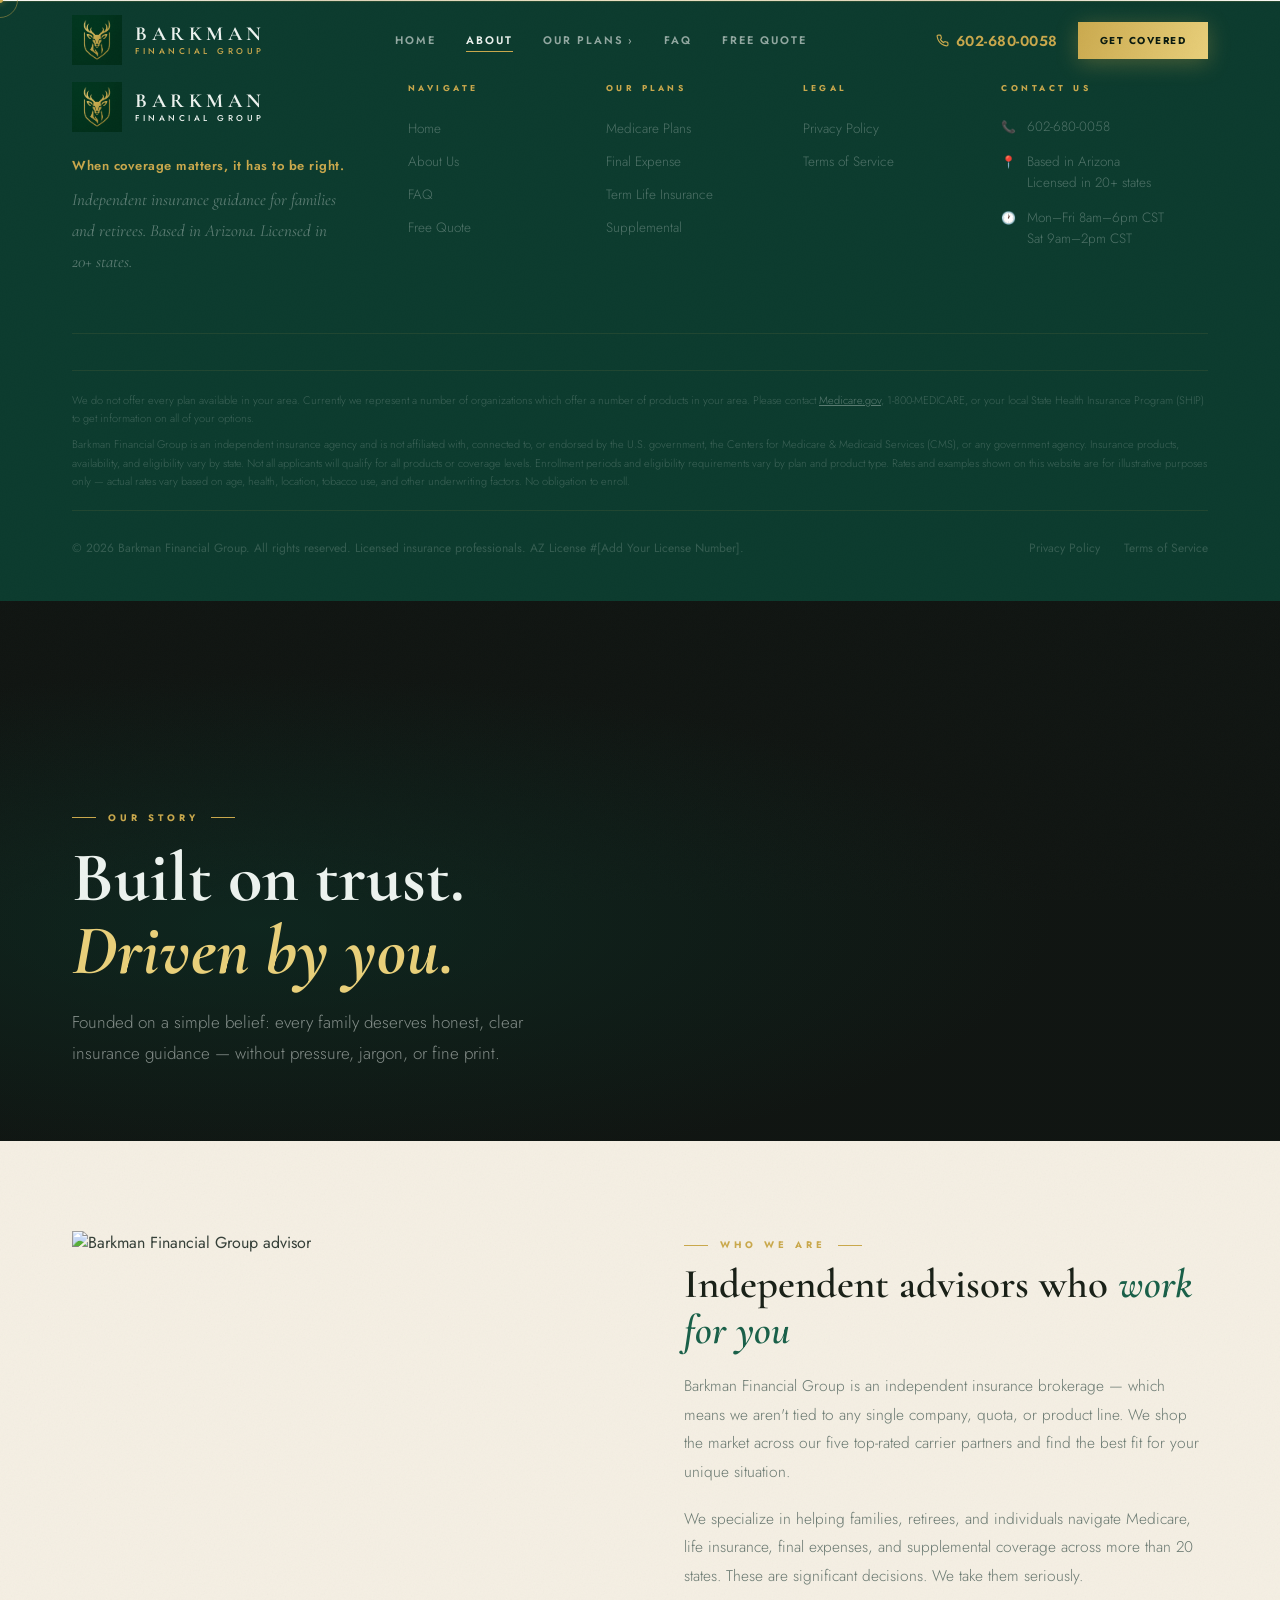
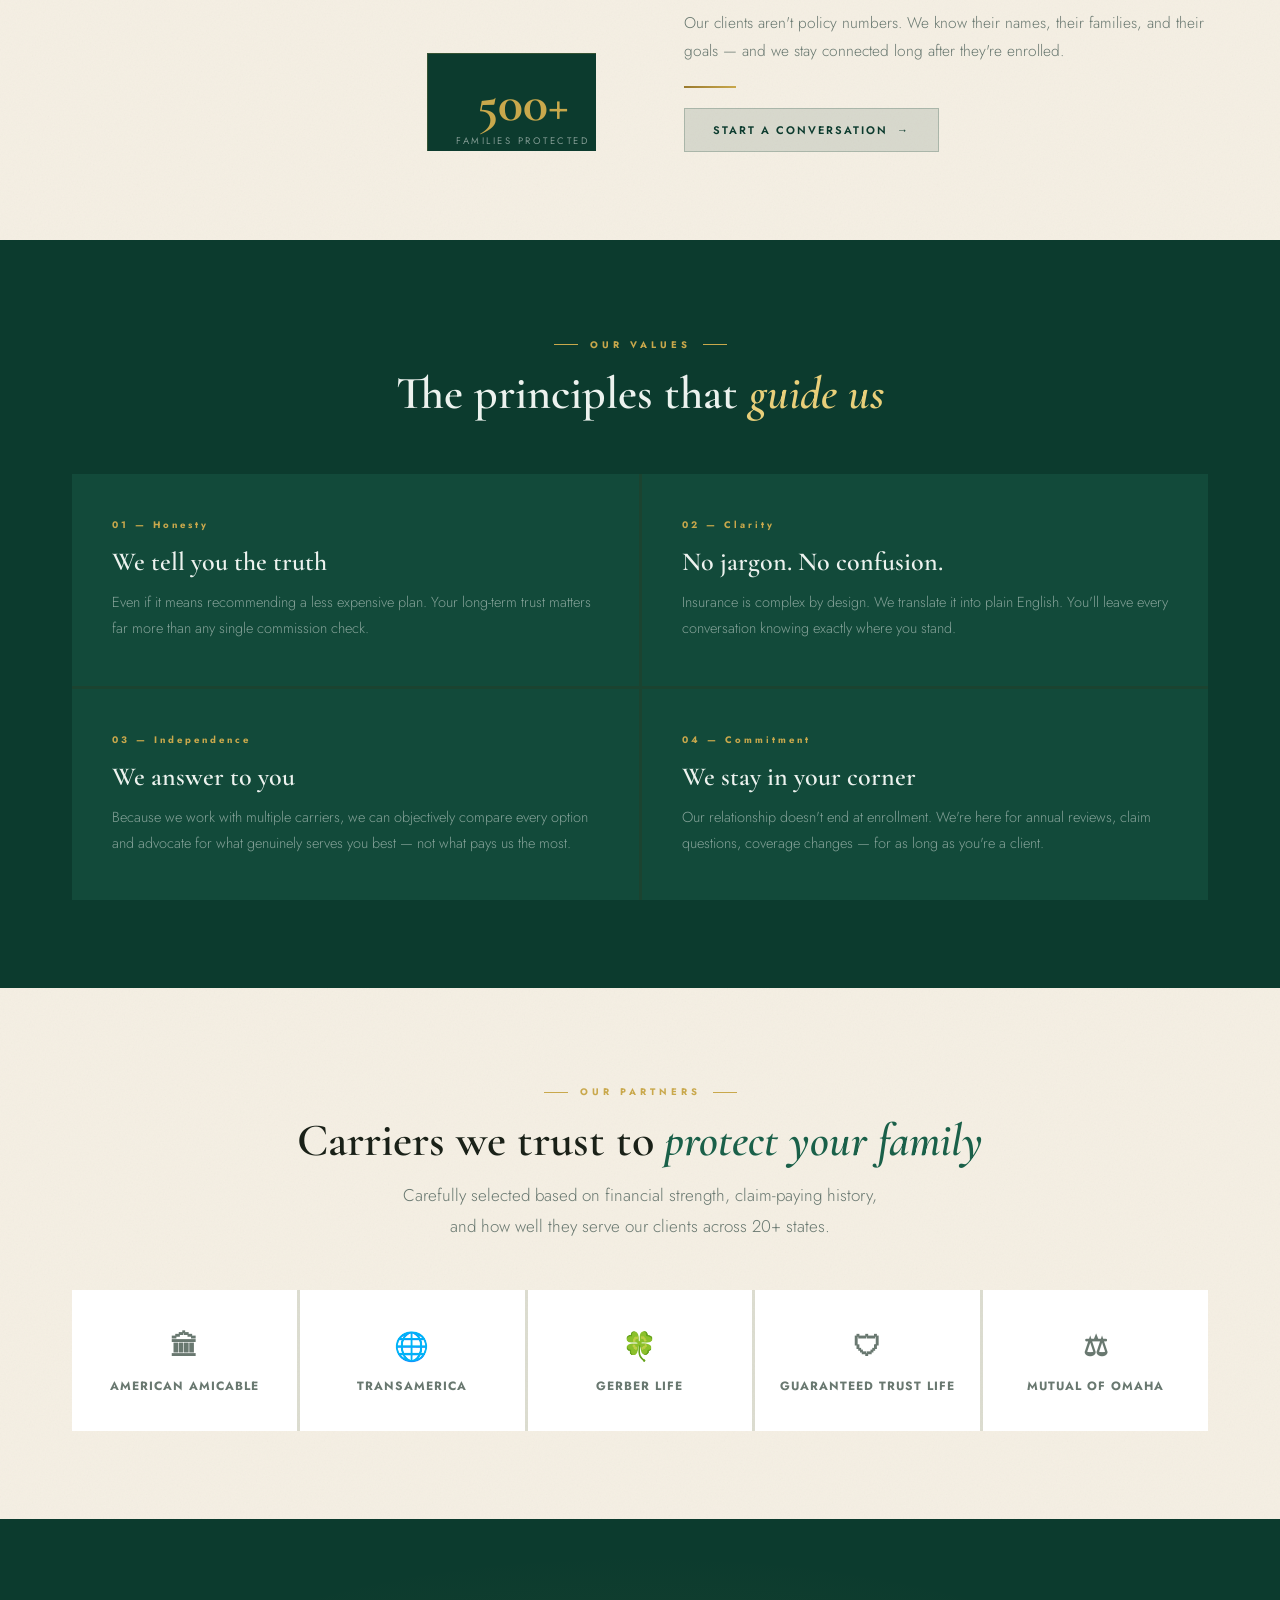
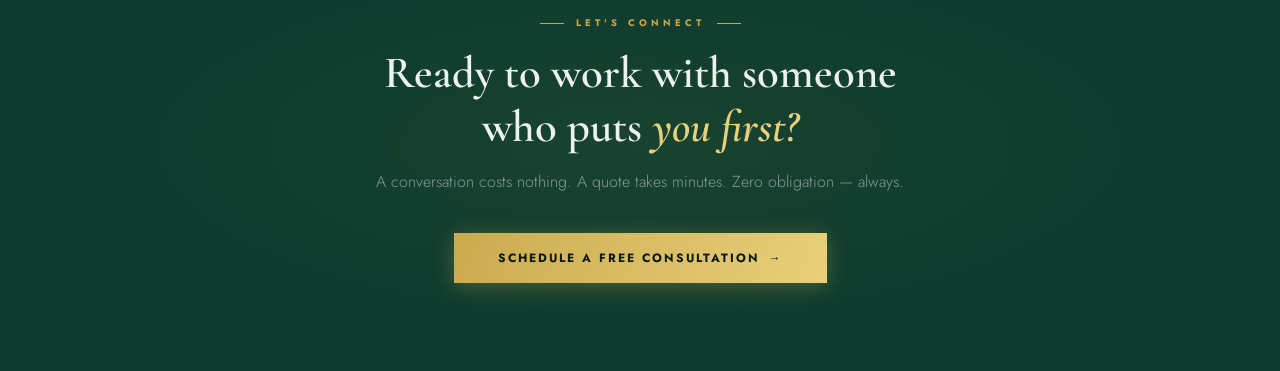
==== commit 2157031e: "Add files via upload" ====
--- a/about.html
+++ b/about.html
@@ -5,6 +5,20 @@
 <meta name="viewport" content="width=device-width, initial-scale=1.0">
 <title>About — Barkman Financial Group</title>
 <meta name="description" content="Independent insurance guidance built on trust. Serving families across 20+ states with honest answers and zero pressure.">
+<!-- ════════════════════════════════════════════
+     GOOGLE ANALYTICS — Add before launch:
+     1. Go to analytics.google.com
+     2. Create a property for barkmanfinancialgroup.com
+     3. Get your Measurement ID (G-XXXXXXXXXX)
+     4. Replace G-XXXXXXXXXX below with your real ID
+     ════════════════════════════════════════════ -->
+<!-- <script async src="https://www.googletagmanager.com/gtag/js?id=G-XXXXXXXXXX"></script>
+<script>
+  window.dataLayer = window.dataLayer || [];
+  function gtag(){dataLayer.push(arguments);}
+  gtag('js', new Date());
+  gtag('config', 'G-XXXXXXXXXX');
+</script> -->
 <link rel="icon" type="image/png" href="BFG_LOGO.png">
 <link rel="stylesheet" href="css/shared.css">
 <style>
--- a/css/shared.css
+++ b/css/shared.css
@@ -464,3 +464,87 @@
   .ft-top { grid-template-columns: 1fr 1fr; gap: 28px; }
   .ft-bot { flex-direction: column; align-items: flex-start; }
 }
+
+/* ═══════════════════════════════════════════════
+   v6 ADDITIONS — Compliance footer, bug fixes,
+   dropdown always-closed on init
+═══════════════════════════════════════════════ */
+
+/* DROPDOWN — never open on init, no CSS hover states */
+.nav-dd { visibility: hidden; opacity: 0; pointer-events: none; }
+.nav-dd.open { visibility: visible; opacity: 1; pointer-events: all; }
+
+/* COMPLIANCE FOOTER */
+.ft-compliance {
+  border-top: 1px solid rgba(201,168,76,0.1);
+  border-bottom: 1px solid rgba(201,168,76,0.1);
+  padding: 20px 0; margin-bottom: 28px;
+}
+.ft-compliance p {
+  font-size: 11px; color: rgba(236,242,238,0.22);
+  font-weight: 300; line-height: 1.65; margin-bottom: 8px;
+}
+.ft-compliance p:last-child { margin-bottom: 0; }
+
+/* SOCIAL BUTTONS — removed from layout, keeping style for if needed */
+.ft-soc { display: none; }
+
+/* CURSOR — hide on touch devices via CSS too */
+@media (hover: none) {
+  .cur-d, .cur-r { display: none !important; }
+  body { cursor: auto !important; }
+}
+
+/* Section padding — reduced 30% globally */
+:root { --sp: 72px; }
+
+/* ═══════════════════════════════════════════════════
+   v7 CRITICAL FIXES
+═══════════════════════════════════════════════════ */
+
+/* Fix double logo: footer logo only shows after page content ends,
+   never bleeds through transparent hero nav */
+#site-footer .nav-logo .logo-name,
+#site-footer .nav-logo .logo-sub {
+  color: var(--text-light);
+}
+
+/* Fix dropdown — clean state machine */
+.nav-dd {
+  visibility: hidden !important;
+  opacity: 0 !important;
+  pointer-events: none !important;
+  transform: translateX(-50%) translateY(10px) !important;
+  transition: opacity .25s var(--ease), transform .25s var(--ease), visibility 0s linear .25s !important;
+}
+.nav-dd.open {
+  visibility: visible !important;
+  opacity: 1 !important;
+  pointer-events: all !important;
+  transform: translateX(-50%) translateY(0) !important;
+  transition: opacity .25s var(--ease), transform .25s var(--ease) !important;
+}
+
+/* Ensure nav is always above page content including footer */
+#nav { z-index: 1000; }
+#site-footer { position: relative; z-index: 1; }
+
+/* Compliance footer link */
+.ft-compliance a { color: rgba(236,242,238,0.35); text-decoration: underline; }
+.ft-compliance a:hover { color: var(--gold-lt); }
+
+/* Remove cursor:none on touch devices — belt AND suspenders */
+@media (pointer: coarse), (hover: none) {
+  body, a, button { cursor: auto !important; }
+  .cur-d, .cur-r { display: none !important; }
+}
+
+/* Reduce section padding globally — home was too long */
+.cov { padding: 60px var(--pad) !important; }
+.why { padding: 60px var(--pad) !important; }
+.pricing { padding: 60px var(--pad) !important; }
+.process { padding: 60px var(--pad) !important; }
+.tests { padding: 60px var(--pad) !important; }
+.stats { padding: 0 !important; }
+.carriers { padding: 40px var(--pad) !important; }
+.ft-soc { display: none; }
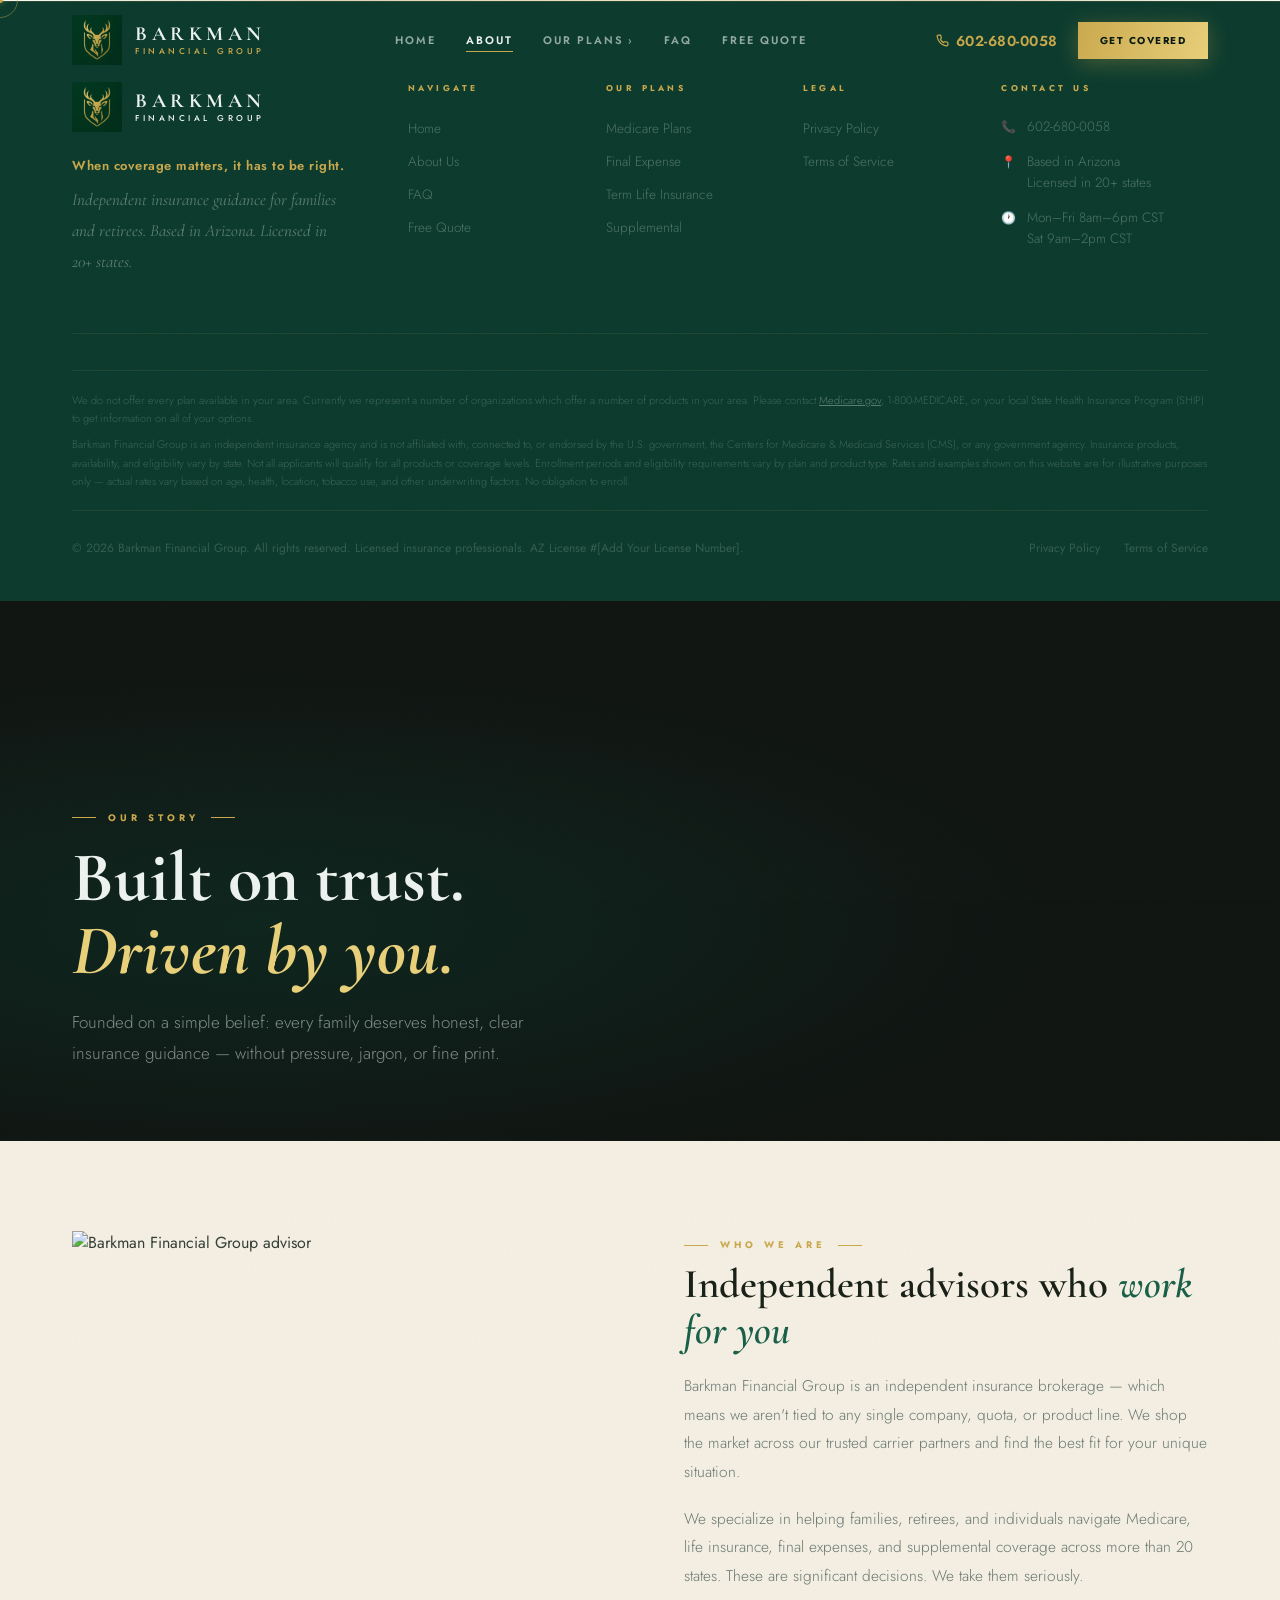
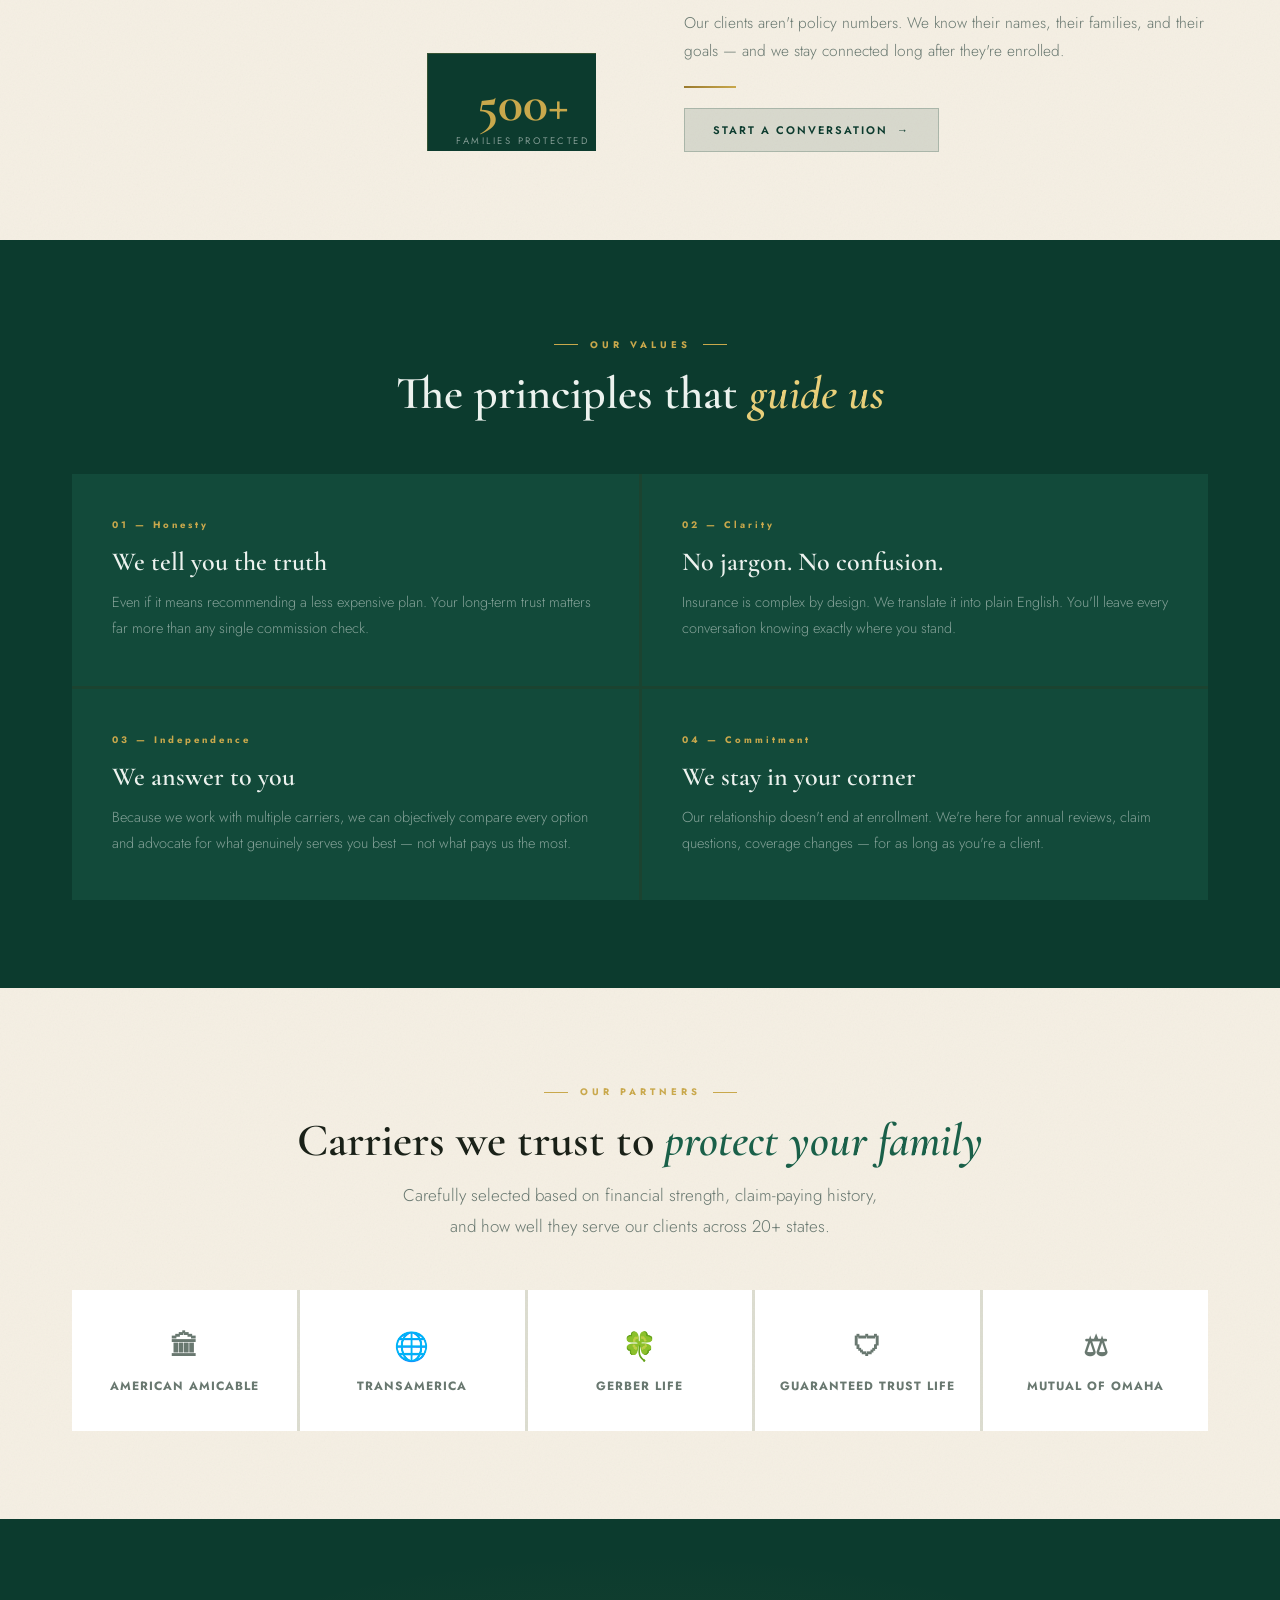
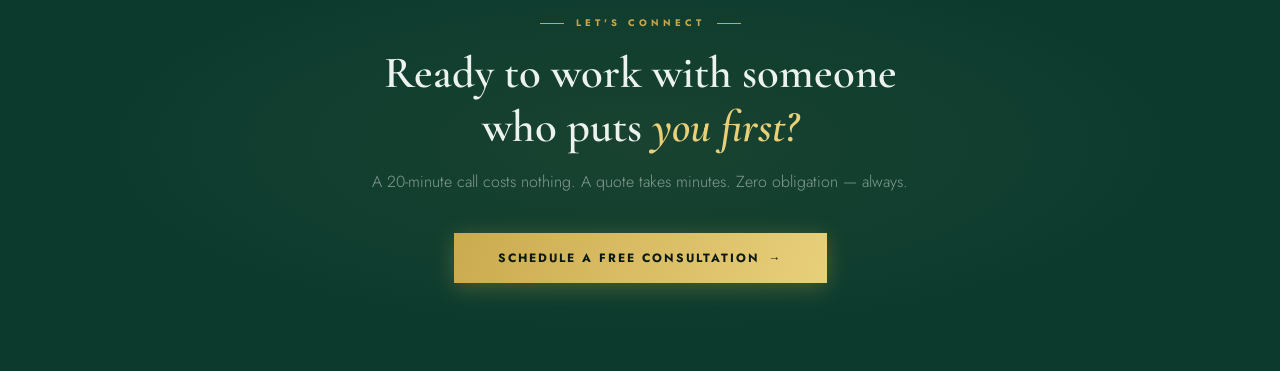
==== commit 0d5390a2: "Add files via upload" ====
--- a/about.html
+++ b/about.html
@@ -82,7 +82,7 @@
     <div class="s-txt r rgt">
       <div class="lbl">Who We Are</div>
       <h2>Independent advisors who <em>work for you</em></h2>
-      <p>Barkman Financial Group is an independent insurance brokerage — which means we aren't tied to any single company, quota, or product line. We shop the market across our five top-rated carrier partners and find the best fit for your unique situation.</p>
+      <p>Barkman Financial Group is an independent insurance brokerage — which means we aren't tied to any single company, quota, or product line. We shop the market across our trusted carrier partners and find the best fit for your unique situation.</p>
       <p>We specialize in helping families, retirees, and individuals navigate Medicare, life insurance, final expenses, and supplemental coverage across more than 20 states. These are significant decisions. We take them seriously.</p>
       <p>Our clients aren't policy numbers. We know their names, their families, and their goals — and we stay connected long after they're enrolled.</p>
       <div class="gold-bar"></div>
@@ -125,7 +125,7 @@
   <div class="ab-cta-in">
     <div class="lbl r" style="justify-content:center;">Let's Connect</div>
     <h2 class="r d2">Ready to work with someone<br>who puts <em>you first?</em></h2>
-    <p class="r d3">A conversation costs nothing. A quote takes minutes. Zero obligation — always.</p>
+    <p class="r d3">A 20-minute call costs nothing. A quote takes minutes. Zero obligation — always.</p>
     <a href="contact.html" class="btn btn-gold btn-arrow r d4" style="padding:16px 44px;font-size:12px;">Schedule a Free Consultation <span class="arr">→</span></a>
   </div>
 </section>
--- a/css/shared.css
+++ b/css/shared.css
@@ -185,21 +185,26 @@
 .nlk:hover::after, .nlk.active::after { transform: scaleX(1); }
 .nav-chev { font-size: 10px; transition: transform .28s; display: inline-block; }
 
-/* Dropdown */
+/* ═══════════════════════════════════════════
+   DROPDOWN — Single definitive definition
+   display:none = zero flash, zero conflict
+   Only .open class shows it, set by JS only
+═══════════════════════════════════════════ */
 .nav-dd {
+  display: none;
   position: absolute; top: calc(100% + 8px); left: 50%;
-  transform: translateX(-50%) translateY(8px);
+  transform: translateX(-50%);
   background: rgba(9,43,32,0.99);
   border: 1px solid rgba(201,168,76,0.18);
   border-top: 2px solid var(--gold);
   list-style: none; min-width: 240px; padding: 10px 0;
-  opacity: 0; visibility: hidden; pointer-events: none;
-  transition: opacity .25s var(--ease), transform .25s var(--ease);
-  box-shadow: 0 24px 64px rgba(0,0,0,0.6); z-index: 200;
-}
-.nav-dd.open {
-  opacity: 1; visibility: visible; pointer-events: all;
-  transform: translateX(-50%) translateY(0);
+  box-shadow: 0 24px 64px rgba(0,0,0,0.6); z-index: 9999;
+  animation: ddIn .22s var(--ease) both;
+}
+.nav-dd.open { display: block; }
+@keyframes ddIn {
+  from { opacity: 0; transform: translateX(-50%) translateY(6px); }
+  to   { opacity: 1; transform: translateX(-50%) translateY(0); }
 }
 .nav-dd a {
   display: block; padding: 12px 28px;
@@ -470,9 +475,7 @@
    dropdown always-closed on init
 ═══════════════════════════════════════════════ */
 
-/* DROPDOWN — never open on init, no CSS hover states */
-.nav-dd { visibility: hidden; opacity: 0; pointer-events: none; }
-.nav-dd.open { visibility: visible; opacity: 1; pointer-events: all; }
+/* DROPDOWN — controlled by JS only, see v7 block below */
 
 /* COMPLIANCE FOOTER */
 .ft-compliance {
@@ -509,21 +512,7 @@
   color: var(--text-light);
 }
 
-/* Fix dropdown — clean state machine */
-.nav-dd {
-  visibility: hidden !important;
-  opacity: 0 !important;
-  pointer-events: none !important;
-  transform: translateX(-50%) translateY(10px) !important;
-  transition: opacity .25s var(--ease), transform .25s var(--ease), visibility 0s linear .25s !important;
-}
-.nav-dd.open {
-  visibility: visible !important;
-  opacity: 1 !important;
-  pointer-events: all !important;
-  transform: translateX(-50%) translateY(0) !important;
-  transition: opacity .25s var(--ease), transform .25s var(--ease) !important;
-}
+/* DROPDOWN STATE — definitive block below */
 
 /* Ensure nav is always above page content including footer */
 #nav { z-index: 1000; }
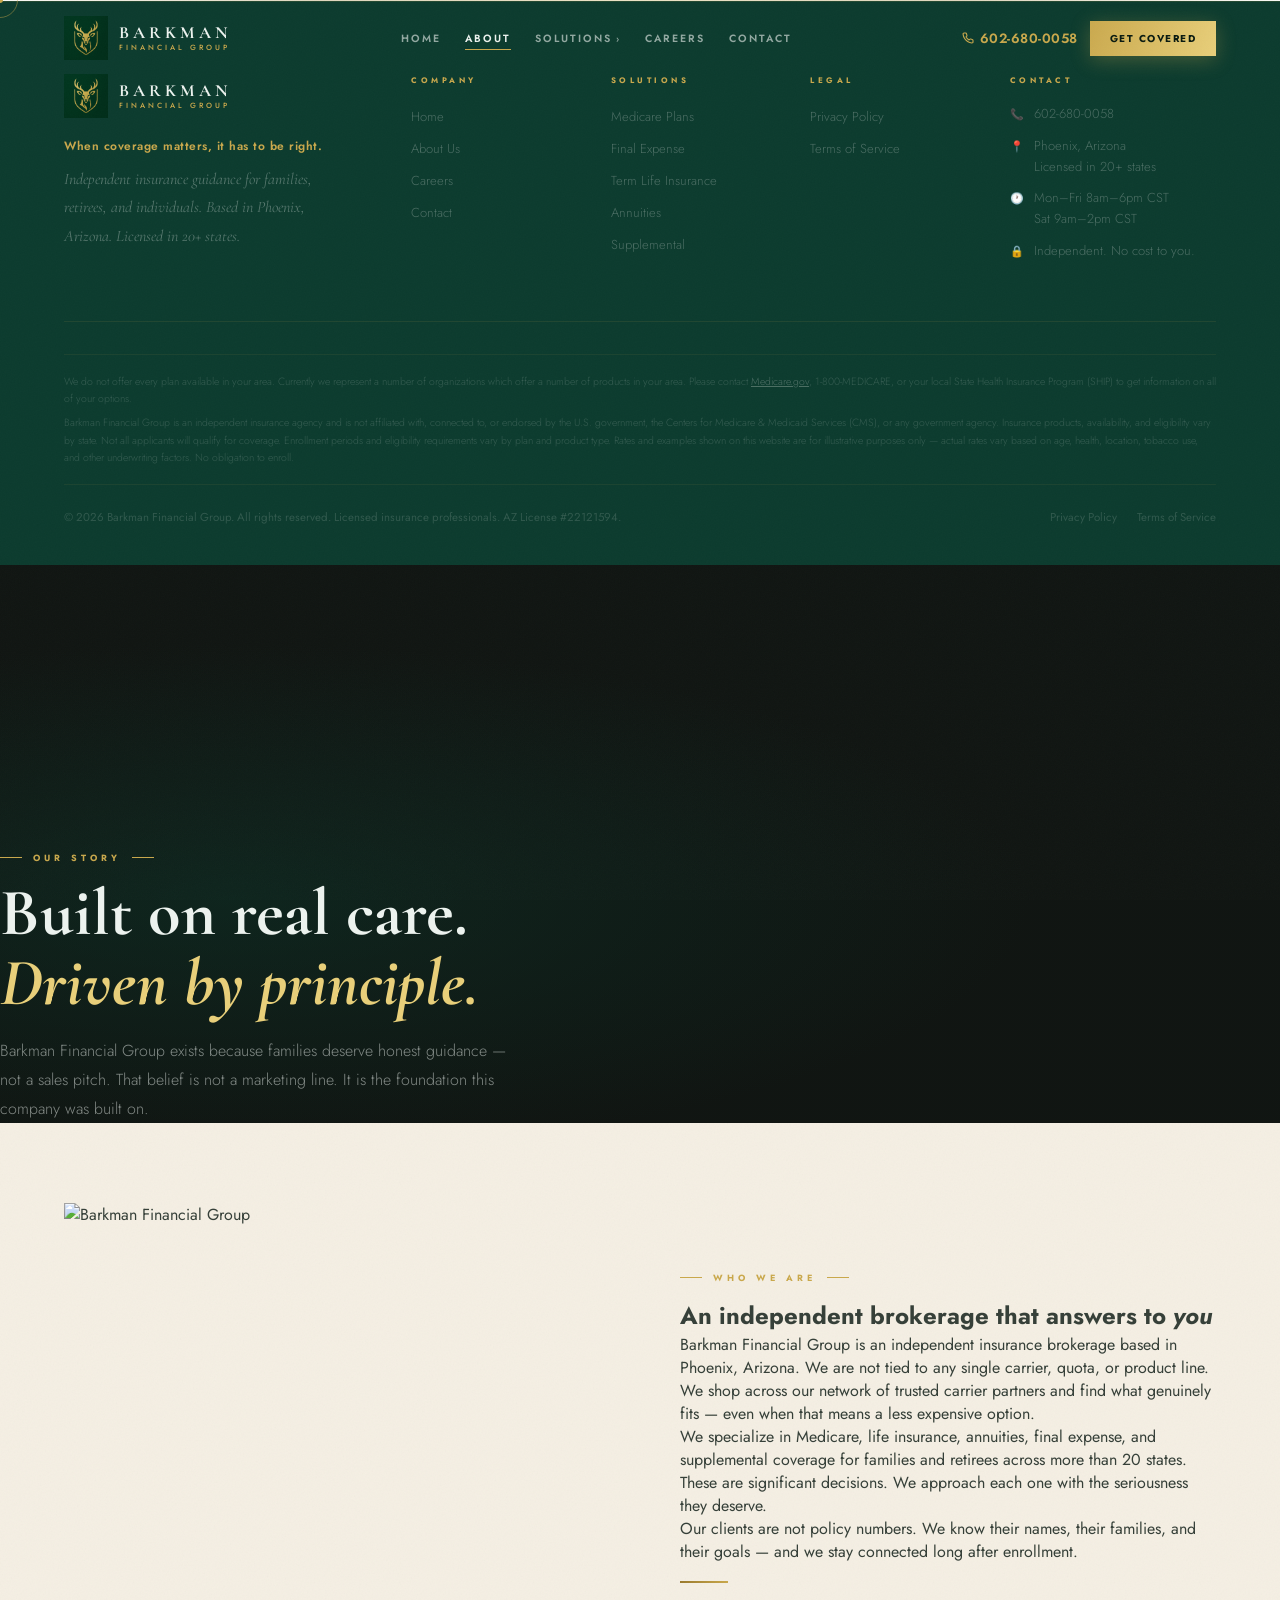
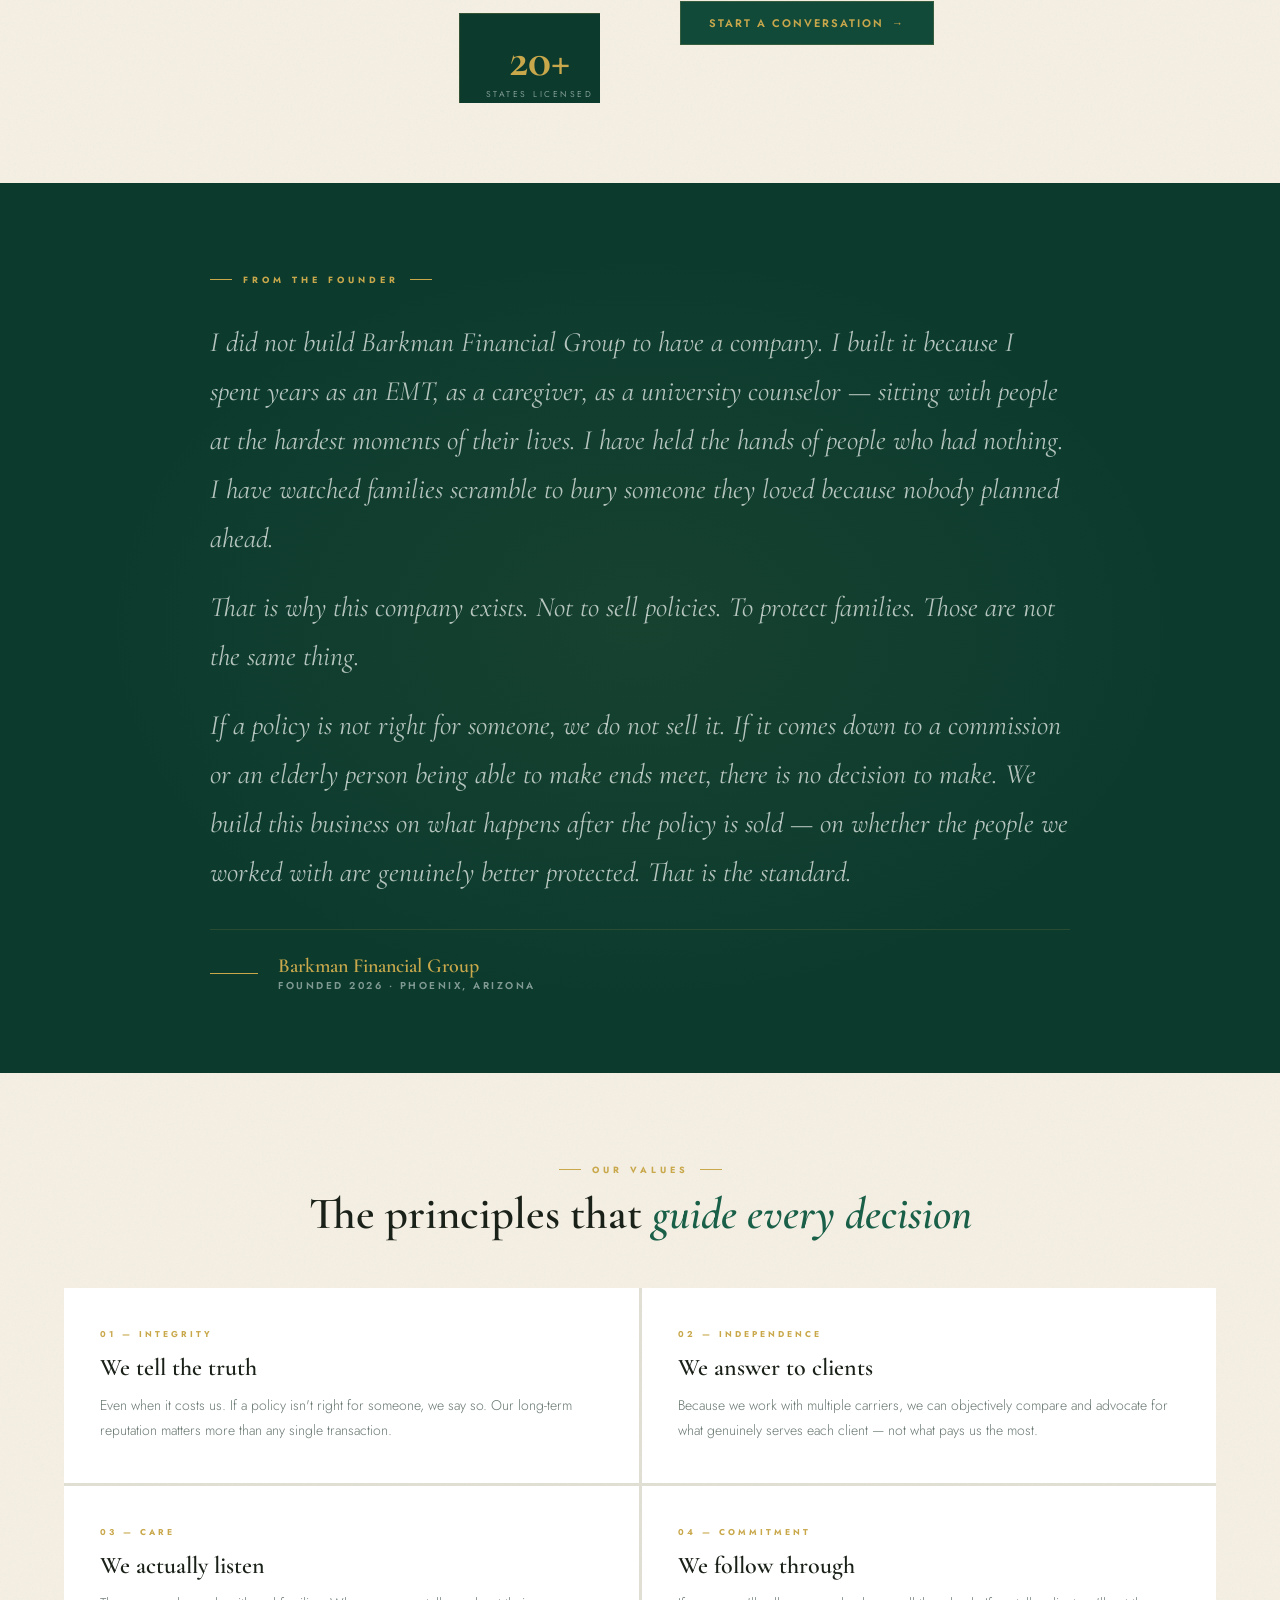
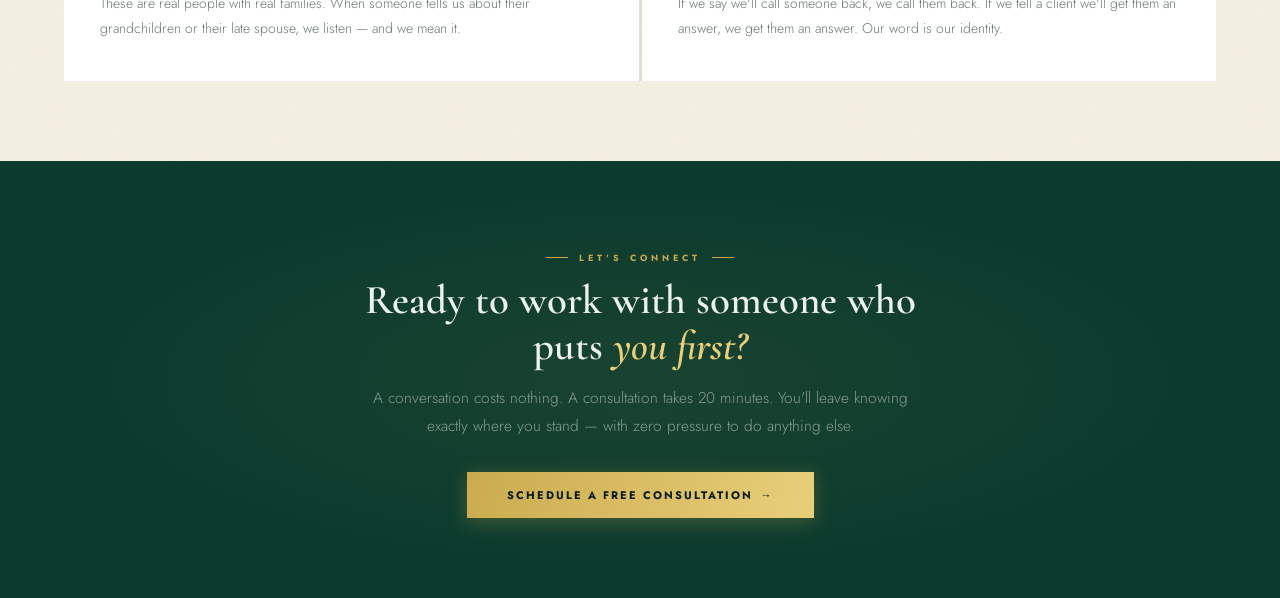
==== commit b1b2ac68: "Add files via upload" ====
--- a/about.html
+++ b/about.html
@@ -1,132 +1,125 @@
 <!DOCTYPE html>
-<html lang="en" id="top">
+<html lang="en" id="pg-top">
 <head>
 <meta charset="UTF-8">
 <meta name="viewport" content="width=device-width, initial-scale=1.0">
 <title>About — Barkman Financial Group</title>
-<meta name="description" content="Independent insurance guidance built on trust. Serving families across 20+ states with honest answers and zero pressure.">
-<!-- ════════════════════════════════════════════
-     GOOGLE ANALYTICS — Add before launch:
-     1. Go to analytics.google.com
-     2. Create a property for barkmanfinancialgroup.com
-     3. Get your Measurement ID (G-XXXXXXXXXX)
-     4. Replace G-XXXXXXXXXX below with your real ID
-     ════════════════════════════════════════════ -->
-<!-- <script async src="https://www.googletagmanager.com/gtag/js?id=G-XXXXXXXXXX"></script>
-<script>
-  window.dataLayer = window.dataLayer || [];
-  function gtag(){dataLayer.push(arguments);}
-  gtag('js', new Date());
-  gtag('config', 'G-XXXXXXXXXX');
-</script> -->
+<meta name="description" content="The story behind Barkman Financial Group — founded on real care, built on integrity, serving families across 20+ states from Phoenix, Arizona.">
 <link rel="icon" type="image/png" href="BFG_LOGO.png">
 <link rel="stylesheet" href="css/shared.css">
 <style>
-.pg-hero{min-height:60vh;display:flex;align-items:flex-end;background:linear-gradient(rgba(4,9,6,.95),rgba(4,9,6,.95)),url('https://images.unsplash.com/photo-1560250097-0b93528c311a?w=1800&q=80')center/cover;padding:calc(var(--nav-h) + 72px) var(--pad) 72px;position:relative;overflow:hidden}
-.pg-hero::before{content:'';position:absolute;inset:0;background:radial-gradient(ellipse at 20% 60%,rgba(12,59,46,.45)0%,transparent 55%)}
-.pg-hc{position:relative;z-index:1;max-width:680px}
-.story{background:var(--cream);padding:88px var(--pad);position:relative}
-.story::before{content:'';position:absolute;inset:0;pointer-events:none;background-image:url("data:image/svg+xml,%3Csvg xmlns='http://www.w3.org/2000/svg' width='400' height='400'%3E%3Cfilter id='t'%3E%3CfeTurbulence type='fractalNoise' baseFrequency='0.62' numOctaves='4' stitchTiles='stitch'/%3E%3CfeColorMatrix type='saturate' values='0.3'/%3E%3C/filter%3E%3Crect width='400' height='400' filter='url(%23t)' opacity='0.055'/%3E%3C/svg%3E")}
-.story-in{max-width:var(--max);margin:0 auto;display:grid;grid-template-columns:1fr 1fr;gap:88px;align-items:center;position:relative;z-index:1}
-.s-img{position:relative;height:520px;overflow:hidden}
+.pg-hero{min-height:62vh;display:flex;align-items:flex-end;background:linear-gradient(rgba(4,9,6,.95),rgba(4,9,6,.95)),url('https://images.unsplash.com/photo-1560250097-0b93528c311a?w=1800&q=80')center/cover;padding:calc(var(--nav-h)+72px) var(--pad) 72px;position:relative;overflow:hidden}
+.pg-hero::before{content:'';position:absolute;inset:0;background:radial-gradient(ellipse at 18% 60%,rgba(12,59,46,.42)0%,transparent 54%)}
+.pg-hc{position:relative;z-index:1;max-width:700px}
+.story{background:var(--cream);padding:80px var(--pad);position:relative}
+.story::before{content:'';position:absolute;inset:0;pointer-events:none;background-image:url("data:image/svg+xml,%3Csvg xmlns='http://www.w3.org/2000/svg' width='400' height='400'%3E%3Cfilter id='t'%3E%3CfeTurbulence type='fractalNoise' baseFrequency='0.62' numOctaves='4' stitchTiles='stitch'/%3E%3CfeColorMatrix type='saturate' values='0.3'/%3E%3C/filter%3E%3Crect width='400' height='400' filter='url(%23t)' opacity='0.05'/%3E%3C/svg%3E")}
+.story-in{max-width:var(--max);margin:0 auto;display:grid;grid-template-columns:1fr 1fr;gap:80px;align-items:center;position:relative;z-index:1}
+.s-img{position:relative;height:500px;overflow:hidden}
 .s-img img{width:100%;height:100%;object-fit:cover;transition:transform 6s ease}
 .s-img:hover img{transform:scale(1.04)}
-.s-badge{position:absolute;bottom:-22px;right:-22px;background:var(--forest);border:1px solid rgba(201,168,76,.22);padding:24px 28px;text-align:center}
-.s-big{font-family:'Cormorant Garamond',serif;font-size:52px;font-weight:700;color:var(--gold);line-height:1}
-.s-sml{font-size:9.5px;letter-spacing:2.5px;text-transform:uppercase;color:var(--text-dim);display:block;margin-top:4px}
-.s-txt .lbl{margin-bottom:10px}
-.s-txt h2{font-family:'Cormorant Garamond',serif;font-size:clamp(28px,3.2vw,46px);font-weight:600;color:var(--text-dark);margin-bottom:18px;line-height:1.12}
+.s-badge{position:absolute;bottom:-20px;right:-20px;background:var(--forest);border:1px solid rgba(201,168,76,.22);padding:22px 26px;text-align:center}
+.s-big{font-family:'Cormorant Garamond',serif;font-size:48px;font-weight:700;color:var(--gold);line-height:1}
+.s-sml{font-size:8.5px;letter-spacing:2.5px;text-transform:uppercase;color:var(--text-dim);display:block;margin-top:4px}
+.s-txt h2{font-family:'Cormorant Garamond',serif;font-size:clamp(26px,3vw,44px);font-weight:600;color:var(--text-dark);margin-bottom:18px;line-height:1.12}
 .s-txt h2 em{font-style:italic;color:var(--forest-lt)}
-.s-txt p{font-size:15.5px;line-height:1.85;color:var(--text-muted);font-weight:300;margin-bottom:18px}
-.vals{background:var(--forest);padding:88px var(--pad)}
-.vals-in{max-width:var(--max);margin:0 auto}
-.vals-hd{text-align:center;margin-bottom:56px}
-.vals-grid{display:grid;grid-template-columns:repeat(2,1fr);gap:3px;background:rgba(201,168,76,.08)}
-.v-card{background:var(--forest-mid);padding:44px 40px;transition:background .35s;cursor:default}
-.v-card:hover{background:var(--forest-lt)}
-.v-num{font-size:9.5px;letter-spacing:3px;color:var(--gold);font-weight:700;margin-bottom:14px}
-.v-title{font-family:'Cormorant Garamond',serif;font-size:26px;font-weight:600;color:var(--text-light);margin-bottom:12px}
-.v-body{font-size:14.5px;line-height:1.8;color:var(--text-dim);font-weight:300}
-.carriers-pg{background:var(--cream);padding:88px var(--pad);position:relative}
-.carriers-pg::before{content:'';position:absolute;inset:0;pointer-events:none;background-image:url("data:image/svg+xml,%3Csvg xmlns='http://www.w3.org/2000/svg' width='400' height='400'%3E%3Cfilter id='t'%3E%3CfeTurbulence type='fractalNoise' baseFrequency='0.62' numOctaves='4' stitchTiles='stitch'/%3E%3CfeColorMatrix type='saturate' values='0.3'/%3E%3C/filter%3E%3Crect width='400' height='400' filter='url(%23t)' opacity='0.055'/%3E%3C/svg%3E")}
-.carriers-pg-in{max-width:var(--max);margin:0 auto;position:relative;z-index:1;text-align:center}
-.cc-grid{display:grid;grid-template-columns:repeat(5,1fr);gap:3px;background:rgba(12,59,46,.1);margin-top:48px}
-.cc{background:white;padding:36px 20px;text-align:center;font-weight:700;font-size:12px;letter-spacing:1px;text-transform:uppercase;color:var(--text-muted);transition:all .3s;cursor:default}
-.cc-ico{font-size:28px;margin-bottom:10px}
-.cc:hover{background:var(--forest);color:var(--gold);transform:scale(1.02)}
-.ab-cta{background:var(--forest);padding:88px var(--pad);text-align:center;position:relative;overflow:hidden}
-.ab-cta::before{content:'';position:absolute;inset:0;background:radial-gradient(ellipse at 50% 50%,rgba(201,168,76,.07)0%,transparent 60%)}
-.ab-cta-in{position:relative;z-index:1;max-width:600px;margin:0 auto}
-.ab-cta h2{font-family:'Cormorant Garamond',serif;font-size:clamp(30px,3.5vw,50px);font-weight:600;color:var(--text-light);margin-bottom:14px}
-.ab-cta h2 em{font-style:italic;color:var(--gold-lt)}
-.ab-cta p{color:var(--text-dim);font-size:16px;font-weight:300;line-height:1.8;margin-bottom:36px}
-@media(max-width:900px){.story-in{grid-template-columns:1fr;gap:52px}.s-img{height:340px}.s-badge{display:none}.vals-grid{grid-template-columns:1fr}.cc-grid{grid-template-columns:repeat(2,1fr)}}
+.s-txt p{font-size:15.5px;line-height:1.85;color:var(--text-muted);font-weight:300;margin-bottom:16px}
+.founder-letter{background:var(--forest);padding:80px var(--pad);position:relative;overflow:hidden}
+.founder-letter::before{content:'';position:absolute;inset:0;background:radial-gradient(ellipse at 50% 50%,rgba(201,168,76,.06)0%,transparent 60%);pointer-events:none}
+.fl-in{max-width:860px;margin:0 auto;position:relative;z-index:1}
+.fl-quote{font-family:'Cormorant Garamond',serif;font-size:clamp(20px,2.5vw,28px);font-style:italic;line-height:1.75;color:rgba(236,242,238,.75);margin-bottom:32px}
+.fl-quote p{margin-bottom:20px}
+.fl-quote p:last-child{margin-bottom:0}
+.fl-sig{border-top:1px solid rgba(201,168,76,.15);padding-top:24px;display:flex;align-items:center;gap:20px}
+.fl-sig-line{width:48px;height:1px;background:var(--gold)}
+.fl-sig-name{font-family:'Cormorant Garamond',serif;font-size:20px;font-weight:600;color:var(--gold)}
+.fl-sig-title{font-size:10px;letter-spacing:2.5px;text-transform:uppercase;color:var(--text-dim);font-weight:600}
+.vals{background:var(--cream);padding:80px var(--pad);position:relative}
+.vals::before{content:'';position:absolute;inset:0;pointer-events:none;background-image:url("data:image/svg+xml,%3Csvg xmlns='http://www.w3.org/2000/svg' width='400' height='400'%3E%3Cfilter id='t'%3E%3CfeTurbulence type='fractalNoise' baseFrequency='0.62' numOctaves='4' stitchTiles='stitch'/%3E%3CfeColorMatrix type='saturate' values='0.3'/%3E%3C/filter%3E%3Crect width='400' height='400' filter='url(%23t)' opacity='0.05'/%3E%3C/svg%3E")}
+.vals-in{max-width:var(--max);margin:0 auto;position:relative;z-index:1}
+.vals-hd{text-align:center;margin-bottom:48px}
+.vals-grid{display:grid;grid-template-columns:repeat(2,1fr);gap:3px;background:rgba(12,59,46,.08)}
+.v-card{background:white;padding:40px 36px;transition:all .3s;cursor:default}
+.v-card:hover{background:var(--cream);transform:translateY(-3px);box-shadow:0 12px 40px rgba(12,59,46,.08)}
+.v-num{font-size:8.5px;letter-spacing:3px;text-transform:uppercase;color:var(--gold);font-weight:700;margin-bottom:13px}
+.v-title{font-family:'Cormorant Garamond',serif;font-size:24px;font-weight:600;color:var(--text-dark);margin-bottom:11px}
+.v-body{font-size:14px;line-height:1.8;color:var(--text-muted);font-weight:300}
+.about-cta{background:var(--forest);padding:80px var(--pad);text-align:center;position:relative;overflow:hidden}
+.about-cta::before{content:'';position:absolute;inset:0;background:radial-gradient(ellipse at 50% 50%,rgba(201,168,76,.07)0%,transparent 60%)}
+.ac-in{position:relative;z-index:1;max-width:580px;margin:0 auto}
+.ac-in h2{font-family:'Cormorant Garamond',serif;font-size:clamp(28px,3.2vw,46px);font-weight:600;color:var(--text-light);margin-bottom:14px;line-height:1.12}
+.ac-in h2 em{font-style:italic;color:var(--gold-lt)}
+.ac-in p{color:var(--text-dim);font-size:15.5px;font-weight:300;line-height:1.8;margin-bottom:32px}
+@media(max-width:900px){.story-in{grid-template-columns:1fr;gap:44px}.s-img{height:320px}.s-badge{display:none}.vals-grid{grid-template-columns:1fr}}
 </style>
 </head>
 <body>
 <script src="js/layout.js"></script>
+
 <section class="pg-hero">
   <div class="pg-hc">
     <div class="lbl">Our Story</div>
-    <h1 class="display" style="font-size:clamp(42px,5.5vw,78px);">Built on trust.<br><em>Driven by you.</em></h1>
-    <p class="body lt" style="margin-top:20px;max-width:520px;">Founded on a simple belief: every family deserves honest, clear insurance guidance — without pressure, jargon, or fine print.</p>
+    <h1 class="display" style="font-size:clamp(38px,5.2vw,74px);">Built on real care.<br><em>Driven by principle.</em></h1>
+    <p class="body-t lt" style="margin-top:18px;max-width:520px;">Barkman Financial Group exists because families deserve honest guidance — not a sales pitch. That belief is not a marketing line. It is the foundation this company was built on.</p>
   </div>
 </section>
 
 <section class="story">
   <div class="story-in">
     <div class="s-img r lft">
-      <img src="https://images.unsplash.com/photo-1600880292089-90a7e086ee0c?w=800&q=80&fit=crop" alt="Barkman Financial Group advisor">
-      <div class="s-badge"><div class="s-big">500+</div><span class="s-sml">Families Protected</span></div>
+      <img src="https://images.unsplash.com/photo-1600880292089-90a7e086ee0c?w=800&q=80&fit=crop" alt="Barkman Financial Group">
+      <div class="s-badge"><div class="s-big">20+</div><span class="s-sml">States Licensed</span></div>
     </div>
-    <div class="s-txt r rgt">
+    <div class="r rgt">
       <div class="lbl">Who We Are</div>
-      <h2>Independent advisors who <em>work for you</em></h2>
-      <p>Barkman Financial Group is an independent insurance brokerage — which means we aren't tied to any single company, quota, or product line. We shop the market across our trusted carrier partners and find the best fit for your unique situation.</p>
-      <p>We specialize in helping families, retirees, and individuals navigate Medicare, life insurance, final expenses, and supplemental coverage across more than 20 states. These are significant decisions. We take them seriously.</p>
-      <p>Our clients aren't policy numbers. We know their names, their families, and their goals — and we stay connected long after they're enrolled.</p>
+      <h2>An independent brokerage that answers to <em>you</em></h2>
+      <p>Barkman Financial Group is an independent insurance brokerage based in Phoenix, Arizona. We are not tied to any single carrier, quota, or product line. We shop across our network of trusted carrier partners and find what genuinely fits — even when that means a less expensive option.</p>
+      <p>We specialize in Medicare, life insurance, annuities, final expense, and supplemental coverage for families and retirees across more than 20 states. These are significant decisions. We approach each one with the seriousness they deserve.</p>
+      <p>Our clients are not policy numbers. We know their names, their families, and their goals — and we stay connected long after enrollment.</p>
       <div class="gold-bar"></div>
       <a href="contact.html" class="btn btn-forest btn-arrow">Start a Conversation <span class="arr">→</span></a>
     </div>
   </div>
 </section>
 
-<section class="vals">
-  <div class="vals-in">
-    <div class="vals-hd">
-      <div class="lbl r" style="justify-content:center;">Our Values</div>
-      <h2 class="h2 lt r d2">The principles that <em>guide us</em></h2>
+<section class="founder-letter">
+  <div class="fl-in">
+    <div class="lbl r" style="justify-content:center;margin-bottom:32px;">From the Founder</div>
+    <div class="fl-quote r d2">
+      <p>I did not build Barkman Financial Group to have a company. I built it because I spent years as an EMT, as a caregiver, as a university counselor — sitting with people at the hardest moments of their lives. I have held the hands of people who had nothing. I have watched families scramble to bury someone they loved because nobody planned ahead.</p>
+      <p>That is why this company exists. Not to sell policies. To protect families. Those are not the same thing.</p>
+      <p>If a policy is not right for someone, we do not sell it. If it comes down to a commission or an elderly person being able to make ends meet, there is no decision to make. We build this business on what happens after the policy is sold — on whether the people we worked with are genuinely better protected. That is the standard.</p>
     </div>
-    <div class="vals-grid">
-      <div class="v-card r"><div class="v-num">01 — Honesty</div><h3 class="v-title">We tell you the truth</h3><p class="v-body">Even if it means recommending a less expensive plan. Your long-term trust matters far more than any single commission check.</p></div>
-      <div class="v-card r d2"><div class="v-num">02 — Clarity</div><h3 class="v-title">No jargon. No confusion.</h3><p class="v-body">Insurance is complex by design. We translate it into plain English. You'll leave every conversation knowing exactly where you stand.</p></div>
-      <div class="v-card r d3"><div class="v-num">03 — Independence</div><h3 class="v-title">We answer to you</h3><p class="v-body">Because we work with multiple carriers, we can objectively compare every option and advocate for what genuinely serves you best — not what pays us the most.</p></div>
-      <div class="v-card r d4"><div class="v-num">04 — Commitment</div><h3 class="v-title">We stay in your corner</h3><p class="v-body">Our relationship doesn't end at enrollment. We're here for annual reviews, claim questions, coverage changes — for as long as you're a client.</p></div>
+    <div class="fl-sig r d3">
+      <div class="fl-sig-line"></div>
+      <div>
+        <div class="fl-sig-name">Barkman Financial Group</div>
+        <div class="fl-sig-title">Founded 2026 · Phoenix, Arizona</div>
+      </div>
     </div>
   </div>
 </section>
 
-<section class="carriers-pg">
-  <div class="carriers-pg-in">
-    <div class="lbl r" style="justify-content:center;">Our Partners</div>
-    <h2 class="h2 r d2" style="color:var(--text-dark);">Carriers we trust to <em>protect your family</em></h2>
-    <p class="body r d3" style="margin:14px auto 0;max-width:500px;">Carefully selected based on financial strength, claim-paying history, and how well they serve our clients across 20+ states.</p>
-    <div class="cc-grid">
-      <div class="cc r"><div class="cc-ico">🏛</div>American Amicable</div>
-      <div class="cc r d2"><div class="cc-ico">🌐</div>Transamerica</div>
-      <div class="cc r d3"><div class="cc-ico">🍀</div>Gerber Life</div>
-      <div class="cc r d4"><div class="cc-ico">🛡</div>Guaranteed Trust Life</div>
-      <div class="cc r d5"><div class="cc-ico">⚖</div>Mutual of Omaha</div>
+<section class="vals">
+  <div class="vals-in">
+    <div class="vals-hd r">
+      <div class="lbl" style="justify-content:center;">Our Values</div>
+      <h2 class="h2 r d2" style="color:var(--text-dark);">The principles that <em>guide every decision</em></h2>
+    </div>
+    <div class="vals-grid">
+      <div class="v-card r"><div class="v-num">01 — Integrity</div><h3 class="v-title">We tell the truth</h3><p class="v-body">Even when it costs us. If a policy isn't right for someone, we say so. Our long-term reputation matters more than any single transaction.</p></div>
+      <div class="v-card r d2"><div class="v-num">02 — Independence</div><h3 class="v-title">We answer to clients</h3><p class="v-body">Because we work with multiple carriers, we can objectively compare and advocate for what genuinely serves each client — not what pays us the most.</p></div>
+      <div class="v-card r d3"><div class="v-num">03 — Care</div><h3 class="v-title">We actually listen</h3><p class="v-body">These are real people with real families. When someone tells us about their grandchildren or their late spouse, we listen — and we mean it.</p></div>
+      <div class="v-card r d4"><div class="v-num">04 — Commitment</div><h3 class="v-title">We follow through</h3><p class="v-body">If we say we'll call someone back, we call them back. If we tell a client we'll get them an answer, we get them an answer. Our word is our identity.</p></div>
     </div>
   </div>
 </section>
 
-<section class="ab-cta">
-  <div class="ab-cta-in">
+<section class="about-cta">
+  <div class="ac-in">
     <div class="lbl r" style="justify-content:center;">Let's Connect</div>
-    <h2 class="r d2">Ready to work with someone<br>who puts <em>you first?</em></h2>
-    <p class="r d3">A 20-minute call costs nothing. A quote takes minutes. Zero obligation — always.</p>
-    <a href="contact.html" class="btn btn-gold btn-arrow r d4" style="padding:16px 44px;font-size:12px;">Schedule a Free Consultation <span class="arr">→</span></a>
+    <h2 class="r d2">Ready to work with someone who puts <em>you first?</em></h2>
+    <p class="r d3">A conversation costs nothing. A consultation takes 20 minutes. You'll leave knowing exactly where you stand — with zero pressure to do anything else.</p>
+    <a href="contact.html" class="btn btn-gold btn-arrow r d4" style="padding:15px 40px;font-size:11px;">Schedule a Free Consultation <span class="arr">→</span></a>
   </div>
 </section>
 
--- a/css/shared.css
+++ b/css/shared.css
@@ -1,56 +1,43 @@
-/* ═══════════════════════════════════════════════════════════════
-   BARKMAN FINANCIAL GROUP — DEFINITIVE v5
-   $50,000 quality. Forest Green × Gold × Textured Cream.
-   Every detail intentional. Every pixel earns its place.
-═══════════════════════════════════════════════════════════════ */
-
-@import url('https://fonts.googleapis.com/css2?family=Cormorant+Garamond:ital,wght@0,300;0,400;0,600;0,700;1,300;1,400;1,600&family=Jost:wght@200;300;400;500;600;700&display=swap');
+/* ================================================================
+   BARKMAN FINANCIAL GROUP — v9 FINAL
+   Phoenix, AZ · License #22121594
+   
+   DROPDOWN FIX: display:none is the ONLY hidden state.
+   Not visibility:hidden. Not opacity:0. display:none.
+   Cannot flash. Cannot bleed through. Impossible to break.
+================================================================ */
+
+@import url('https://fonts.googleapis.com/css2?family=Cormorant+Garamond:ital,wght@0,400;0,600;0,700;1,400;1,600&family=Jost:wght@300;400;500;600;700&display=swap');
 
 *, *::before, *::after { box-sizing: border-box; margin: 0; padding: 0; }
+html { scroll-behavior: smooth; -webkit-text-size-adjust: 100%; font-size: 16px; }
+img { max-width: 100%; display: block; }
 
 :root {
-  /* Brand */
-  --forest:       #0C3B2E;
-  --forest-mid:   #124A3A;
-  --forest-lt:    #1A6049;
-  --forest-xlt:   #2E8065;
-  --forest-pale:  #EAF2EE;
-
-  /* Gold */
-  --gold:         #C9A84C;
-  --gold-lt:      #E8CF7A;
-  --gold-dk:      #9A7A2E;
-  --gold-pale:    #FBF5E6;
-
-  /* Neutrals */
-  --obsidian:     #060A08;
-  --ink:          #111816;
-  --warm-white:   #FAFAF6;
-  --cream:        #F5EFE3;
-  --cream-mid:    #EDE4D4;
-  --cream-dk:     #E2D6C2;
-  --text-dark:    #1A2118;
-  --text-body:    #364039;
-  --text-muted:   #697870;
-  --text-xmuted:  #8FA398;
-  --text-light:   #ECF2EE;
-  --text-dim:     rgba(236,242,238,0.52);
-  --text-xdim:    rgba(236,242,238,0.32);
-
-  /* Layout */
-  --nav-h:  80px;
-  --max:    1380px;
-  --pad:    72px;
-  --pad-sm: 40px;
-
-  /* Easing */
-  --ease:    cubic-bezier(0.25, 0.46, 0.45, 0.94);
-  --out:     cubic-bezier(0.16, 1, 0.3, 1);
-  --spring:  cubic-bezier(0.34, 1.56, 0.64, 1);
-  --sharp:   cubic-bezier(0.4, 0, 0.2, 1);
-}
-
-html { scroll-behavior: smooth; font-size: 16px; }
+  --forest:      #0C3B2E;
+  --forest-mid:  #124A3A;
+  --forest-lt:   #1A6049;
+  --forest-pale: #EAF2EE;
+  --gold:        #C9A84C;
+  --gold-lt:     #E8CF7A;
+  --gold-dk:     #9A7A2E;
+  --obsidian:    #060A08;
+  --cream:       #F5EFE3;
+  --cream-mid:   #EDE4D4;
+  --warm-white:  #FAFAF6;
+  --text-dark:   #1A2118;
+  --text-body:   #364039;
+  --text-muted:  #697870;
+  --text-light:  #ECF2EE;
+  --text-dim:    rgba(236,242,238,0.52);
+  --text-xdim:   rgba(236,242,238,0.28);
+  --nav-h:       76px;
+  --max:         1380px;
+  --pad:         clamp(20px, 5vw, 72px);
+  --ease:        cubic-bezier(0.25, 0.46, 0.45, 0.94);
+  --out:         cubic-bezier(0.16, 1, 0.3, 1);
+  --spring:      cubic-bezier(0.34, 1.56, 0.64, 1);
+}
 
 body {
   font-family: 'Jost', sans-serif;
@@ -59,68 +46,57 @@
   overflow-x: hidden;
   -webkit-font-smoothing: antialiased;
   -moz-osx-font-smoothing: grayscale;
-  cursor: none;
-}
-
-/* ══════════════════════════════
-   TEXTURE — Linen cream overlay
-   Matches the original mockup
-══════════════════════════════ */
+}
+
+/* Texture */
 .tex {
   background-color: var(--cream);
-  background-image:
-    url("data:image/svg+xml,%3Csvg xmlns='http://www.w3.org/2000/svg' width='400' height='400'%3E%3Cfilter id='t'%3E%3CfeTurbulence type='fractalNoise' baseFrequency='0.62' numOctaves='4' stitchTiles='stitch'/%3E%3CfeColorMatrix type='saturate' values='0.3'/%3E%3C/filter%3E%3Crect width='400' height='400' filter='url(%23t)' opacity='0.055'/%3E%3C/svg%3E");
+  background-image: url("data:image/svg+xml,%3Csvg xmlns='http://www.w3.org/2000/svg' width='400' height='400'%3E%3Cfilter id='t'%3E%3CfeTurbulence type='fractalNoise' baseFrequency='0.62' numOctaves='4' stitchTiles='stitch'/%3E%3CfeColorMatrix type='saturate' values='0.3'/%3E%3C/filter%3E%3Crect width='400' height='400' filter='url(%23t)' opacity='0.05'/%3E%3C/svg%3E");
 }
 .tex-lt {
   background-color: var(--cream-mid);
-  background-image:
-    url("data:image/svg+xml,%3Csvg xmlns='http://www.w3.org/2000/svg' width='400' height='400'%3E%3Cfilter id='t'%3E%3CfeTurbulence type='fractalNoise' baseFrequency='0.62' numOctaves='4' stitchTiles='stitch'/%3E%3CfeColorMatrix type='saturate' values='0.3'/%3E%3C/filter%3E%3Crect width='400' height='400' filter='url(%23t)' opacity='0.045'/%3E%3C/svg%3E");
-}
-
-/* ══════════════════════════════
-   GRAIN — Subtle film grain
-══════════════════════════════ */
+  background-image: url("data:image/svg+xml,%3Csvg xmlns='http://www.w3.org/2000/svg' width='400' height='400'%3E%3Cfilter id='t'%3E%3CfeTurbulence type='fractalNoise' baseFrequency='0.62' numOctaves='4' stitchTiles='stitch'/%3E%3CfeColorMatrix type='saturate' values='0.3'/%3E%3C/filter%3E%3Crect width='400' height='400' filter='url(%23t)' opacity='0.04'/%3E%3C/svg%3E");
+}
+
+/* Grain overlay */
 body::after {
-  content: '';
-  position: fixed; inset: 0; z-index: 9998; pointer-events: none;
-  background-image: url("data:image/svg+xml,%3Csvg xmlns='http://www.w3.org/2000/svg' width='200' height='200'%3E%3Cfilter id='n'%3E%3CfeTurbulence type='fractalNoise' baseFrequency='0.78' numOctaves='4' stitchTiles='stitch'/%3E%3C/filter%3E%3Crect width='200' height='200' filter='url(%23n)' opacity='0.022'/%3E%3C/svg%3E");
-  opacity: 0.6;
-}
-
-/* ══════════════════════════════
-   SCROLL PROGRESS
-══════════════════════════════ */
+  content: ''; position: fixed; inset: 0; z-index: 9998;
+  pointer-events: none;
+  background-image: url("data:image/svg+xml,%3Csvg xmlns='http://www.w3.org/2000/svg' width='200' height='200'%3E%3Cfilter id='n'%3E%3CfeTurbulence type='fractalNoise' baseFrequency='0.78' numOctaves='4' stitchTiles='stitch'/%3E%3C/filter%3E%3Crect width='200' height='200' filter='url(%23n)' opacity='0.018'/%3E%3C/svg%3E");
+}
+
+/* Scroll progress */
 #sp {
   position: fixed; top: 0; left: 0; z-index: 10001;
   height: 3px; width: 0%;
   background: linear-gradient(90deg, var(--gold-dk), var(--gold), var(--gold-lt));
-  pointer-events: none; transition: width .08s linear;
-  box-shadow: 0 0 8px rgba(201,168,76,0.5);
-}
-
-/* ══════════════════════════════
-   CURSOR
-══════════════════════════════ */
+  pointer-events: none; transition: width .1s linear;
+}
+
+/* Custom cursor — desktop only */
 .cur-d, .cur-r {
   position: fixed; border-radius: 50%;
   pointer-events: none; z-index: 10000;
   transform: translate(-50%,-50%);
 }
-.cur-d {
-  width: 6px; height: 6px; background: var(--gold);
-  box-shadow: 0 0 6px rgba(201,168,76,0.6);
-}
+.cur-d { width: 6px; height: 6px; background: var(--gold); }
 .cur-r {
   width: 36px; height: 36px;
   border: 1.5px solid rgba(201,168,76,0.45);
   transition: width .3s var(--out), height .3s var(--out), border-color .25s, background .25s;
 }
-.cur-r.h { width: 60px; height: 60px; border-color: var(--gold); background: rgba(201,168,76,0.06); }
-.cur-r.c { width: 20px; height: 20px; background: rgba(201,168,76,0.15); }
-
-/* ══════════════════════════════
-   NAVIGATION
-══════════════════════════════ */
+.cur-r.h { width: 58px; height: 58px; border-color: var(--gold); background: rgba(201,168,76,0.07); }
+.cur-r.c { width: 22px; height: 22px; background: rgba(201,168,76,0.15); }
+
+/* Hide cursor on touch */
+@media (hover: none), (pointer: coarse) {
+  .cur-d, .cur-r { display: none !important; }
+  body { cursor: auto !important; }
+}
+
+/* ================================================================
+   NAV
+================================================================ */
 #nav {
   position: fixed; top: 0; width: 100%;
   height: var(--nav-h); z-index: 1000;
@@ -129,232 +105,238 @@
   position: absolute; inset: 0;
   background: transparent;
   border-bottom: 1px solid transparent;
-  backdrop-filter: blur(0px);
-  transition: background .5s var(--ease), border-color .5s, box-shadow .5s, backdrop-filter .5s;
+  transition: background .45s var(--ease), border-color .45s, box-shadow .45s, backdrop-filter .45s;
+  pointer-events: none;
 }
 #nav.scrolled .nav-bg {
   background: rgba(10,48,36,0.97);
-  backdrop-filter: blur(24px) saturate(180%);
+  backdrop-filter: blur(20px) saturate(160%);
+  -webkit-backdrop-filter: blur(20px) saturate(160%);
   border-bottom-color: rgba(201,168,76,0.16);
   box-shadow: 0 2px 40px rgba(0,0,0,0.4);
 }
-
 .nav-in {
   position: relative; z-index: 1;
   max-width: var(--max); margin: 0 auto;
   height: 100%; padding: 0 var(--pad);
-  display: flex; align-items: center; justify-content: space-between;
+  display: flex; align-items: center; justify-content: space-between; gap: 16px;
 }
 
 /* Logo */
-.nav-logo { display: flex; align-items: center; gap: 13px; text-decoration: none; }
-.logo-img { width: 50px; height: 50px; flex-shrink: 0; transition: transform .6s var(--spring); }
-.nav-logo:hover .logo-img { transform: rotate(6deg) scale(1.08); }
-.logo-img img { width: 100%; height: 100%; object-fit: contain; display: block; }
+.nav-logo { display: flex; align-items: center; gap: 11px; text-decoration: none; flex-shrink: 0; }
+.logo-img { width: 44px; height: 44px; flex-shrink: 0; transition: transform .5s var(--spring); }
+.nav-logo:hover .logo-img { transform: rotate(5deg) scale(1.06); }
+.logo-img img { width: 100%; height: 100%; object-fit: contain; }
 .logo-txt { line-height: 1.1; }
 .logo-name {
   display: block; font-family: 'Cormorant Garamond', serif;
-  font-size: 20px; font-weight: 700; letter-spacing: 4.5px;
+  font-size: 17px; font-weight: 700; letter-spacing: 4px;
   text-transform: uppercase; color: var(--text-light);
 }
 .logo-sub {
-  display: block; font-size: 8.5px; letter-spacing: 3.5px;
-  text-transform: uppercase; color: var(--gold);
-  font-weight: 500; margin-top: 2px;
+  display: block; font-size: 7.5px; letter-spacing: 3px;
+  text-transform: uppercase; color: var(--gold); font-weight: 500; margin-top: 2px;
 }
 
 /* Nav links */
-.nav-links { display: flex; align-items: center; gap: 2px; list-style: none; }
+.nav-links { display: flex; align-items: center; gap: 0; list-style: none; }
 .nav-links > li { position: relative; }
-
 .nlk {
   display: flex; align-items: center; gap: 4px;
-  padding: 8px 14px; background: none; border: none; cursor: none;
-  font-family: 'Jost', sans-serif; font-size: 11px;
+  padding: 8px 12px; background: none; border: none;
+  font-family: 'Jost', sans-serif; font-size: 10.5px;
   letter-spacing: 2px; text-transform: uppercase; font-weight: 600;
   color: rgba(236,242,238,0.6); text-decoration: none;
-  transition: color .22s; position: relative;
+  transition: color .2s; position: relative; cursor: pointer; white-space: nowrap;
 }
 .nlk::after {
-  content: ''; position: absolute; bottom: 4px; left: 14px; right: 14px;
+  content: ''; position: absolute; bottom: 4px; left: 12px; right: 12px;
   height: 1px; background: var(--gold);
   transform: scaleX(0); transform-origin: left;
-  transition: transform .32s var(--out);
+  transition: transform .28s var(--out);
 }
 .nlk:hover, .nlk.active { color: var(--text-light); }
 .nlk:hover::after, .nlk.active::after { transform: scaleX(1); }
-.nav-chev { font-size: 10px; transition: transform .28s; display: inline-block; }
-
-/* ═══════════════════════════════════════════
-   DROPDOWN — Single definitive definition
-   display:none = zero flash, zero conflict
-   Only .open class shows it, set by JS only
-═══════════════════════════════════════════ */
+.nav-chev { font-size: 9px; display: inline-block; transition: transform .22s; }
+
+/* ================================================================
+   DROPDOWN — PERMANENT FIX
+   
+   display:none = the element does not exist to the browser.
+   It cannot flash. It cannot be visible at page load.
+   It cannot bleed through transparent backgrounds.
+   It cannot be triggered by CSS hover.
+   
+   The ONLY way it appears: JS adds class "open".
+   The ONLY way it disappears: JS removes class "open".
+   
+   No visibility. No opacity. No transitions on the hide.
+   Animation plays on show via @keyframes. Instant on hide.
+================================================================ */
 .nav-dd {
+  /* CLOSED STATE — does not exist in layout */
   display: none;
-  position: absolute; top: calc(100% + 8px); left: 50%;
+  
+  /* Position */
+  position: absolute;
+  top: calc(100% + 4px);
+  left: 50%;
   transform: translateX(-50%);
-  background: rgba(9,43,32,0.99);
+  
+  /* Appearance */
+  background: rgba(8,40,28,0.99);
   border: 1px solid rgba(201,168,76,0.18);
   border-top: 2px solid var(--gold);
-  list-style: none; min-width: 240px; padding: 10px 0;
-  box-shadow: 0 24px 64px rgba(0,0,0,0.6); z-index: 9999;
-  animation: ddIn .22s var(--ease) both;
-}
-.nav-dd.open { display: block; }
+  list-style: none;
+  min-width: 220px;
+  padding: 8px 0;
+  box-shadow: 0 20px 60px rgba(0,0,0,0.7);
+  z-index: 9999;
+}
+.nav-dd.open {
+  /* OPEN STATE — animate in */
+  display: block;
+  animation: ddIn .18s var(--ease) both;
+}
 @keyframes ddIn {
-  from { opacity: 0; transform: translateX(-50%) translateY(6px); }
+  from { opacity: 0; transform: translateX(-50%) translateY(5px); }
   to   { opacity: 1; transform: translateX(-50%) translateY(0); }
 }
 .nav-dd a {
-  display: block; padding: 12px 28px;
-  font-size: 11px; letter-spacing: 1.5px; text-transform: uppercase;
+  display: block; padding: 11px 24px;
+  font-size: 10.5px; letter-spacing: 1.5px; text-transform: uppercase;
   font-weight: 500; color: rgba(236,242,238,0.5); text-decoration: none;
-  transition: color .18s, padding-left .22s var(--out), background .18s;
-}
-.nav-dd a:hover { color: var(--gold); padding-left: 36px; background: rgba(201,168,76,0.05); }
+  transition: color .15s, padding-left .18s var(--out), background .15s;
+}
+.nav-dd a:hover { color: var(--gold-lt); padding-left: 32px; background: rgba(201,168,76,0.06); }
+.nav-dd-sep {
+  height: 1px; background: rgba(201,168,76,0.1); margin: 6px 0;
+}
 
 /* Nav right */
-.nav-right { display: flex; align-items: center; gap: 20px; }
+.nav-right { display: flex; align-items: center; gap: 12px; flex-shrink: 0; }
 .nav-ph {
-  color: var(--gold); font-size: 14.5px; font-weight: 600;
+  color: var(--gold); font-size: 13.5px; font-weight: 600;
   letter-spacing: 0.5px; text-decoration: none;
-  display: flex; align-items: center; gap: 7px;
-  transition: color .2s, transform .2s;
-}
-.nav-ph:hover { color: var(--gold-lt); transform: translateY(-1px); }
-.nav-ph svg { stroke: currentColor; }
+  display: flex; align-items: center; gap: 6px;
+  transition: color .2s; white-space: nowrap;
+}
+.nav-ph:hover { color: var(--gold-lt); }
 
 /* Hamburger */
 .nav-ham {
   display: none; flex-direction: column; gap: 5px;
-  padding: 6px; background: none; border: none; cursor: none; z-index: 1001;
+  padding: 6px; background: none; border: none; cursor: pointer; z-index: 1002;
+  flex-shrink: 0;
 }
 .nav-ham span {
   display: block; height: 1.5px; background: var(--gold);
-  transition: all .4s var(--out); transform-origin: center;
-}
-.nav-ham span:nth-child(1) { width: 26px; }
-.nav-ham span:nth-child(2) { width: 17px; margin-left: 9px; }
-.nav-ham span:nth-child(3) { width: 26px; }
-.nav-ham.open span:nth-child(1) { transform: rotate(45deg) translateY(4.7px); }
+  transition: all .35s var(--out); transform-origin: center;
+}
+.nav-ham span:nth-child(1) { width: 24px; }
+.nav-ham span:nth-child(2) { width: 16px; margin-left: 8px; }
+.nav-ham span:nth-child(3) { width: 24px; }
+.nav-ham.open span:nth-child(1) { transform: rotate(45deg) translateY(4.6px); width: 24px; }
 .nav-ham.open span:nth-child(2) { opacity: 0; transform: scaleX(0); }
-.nav-ham.open span:nth-child(3) { transform: rotate(-45deg) translateY(-4.7px); }
-
-/* Mobile nav */
+.nav-ham.open span:nth-child(3) { transform: rotate(-45deg) translateY(-4.6px); }
+
+/* ================================================================
+   MOBILE NAV — also display:none fix
+================================================================ */
 .mob-nav {
+  display: none; /* NOT visibility:hidden — display:none */
   position: fixed; inset: 0; z-index: 990;
   background: var(--forest);
-  display: flex; flex-direction: column; align-items: center; justify-content: center; gap: 4px;
-  opacity: 0; visibility: hidden; pointer-events: none;
-  transition: opacity .45s var(--ease), visibility .45s;
-}
-.mob-nav.open { opacity: 1; visibility: visible; pointer-events: all; }
+  flex-direction: column; align-items: center; justify-content: center; gap: 4px;
+  overflow-y: auto;
+}
+.mob-nav.open {
+  display: flex;
+  animation: mobFade .3s var(--ease) both;
+}
+@keyframes mobFade { from { opacity: 0; } to { opacity: 1; } }
+
 .mob-lnk {
   font-family: 'Cormorant Garamond', serif;
-  font-size: clamp(28px, 5.5vw, 52px); font-weight: 600;
-  color: rgba(236,242,238,0.38); text-decoration: none; letter-spacing: 2px;
-  opacity: 0; transform: translateY(16px);
-  transition: color .22s, transform .22s, opacity .38s;
-}
-.mob-nav.open .mob-lnk { opacity: 1; transform: translateY(0); }
-.mob-nav.open .mob-lnk:nth-child(1){transition-delay:.07s}
-.mob-nav.open .mob-lnk:nth-child(2){transition-delay:.12s}
-.mob-nav.open .mob-lnk:nth-child(3){transition-delay:.17s}
-.mob-nav.open .mob-lnk:nth-child(4){transition-delay:.22s}
-.mob-nav.open .mob-lnk:nth-child(5){transition-delay:.27s}
-.mob-nav.open .mob-lnk:nth-child(6){transition-delay:.32s}
-.mob-lnk:hover { color: var(--gold); transform: translateX(8px); }
+  font-size: clamp(26px, 5.5vw, 48px); font-weight: 600;
+  color: rgba(236,242,238,0.35); text-decoration: none; letter-spacing: 2px;
+  transition: color .2s, transform .2s; padding: 4px 0;
+}
+.mob-lnk:hover { color: var(--gold); transform: translateX(6px); }
+.mob-nav.open .mob-lnk { animation: mobLnk .4s var(--out) both; }
+.mob-nav.open .mob-lnk:nth-child(1){animation-delay:.05s}
+.mob-nav.open .mob-lnk:nth-child(2){animation-delay:.09s}
+.mob-nav.open .mob-lnk:nth-child(3){animation-delay:.13s}
+.mob-nav.open .mob-lnk:nth-child(4){animation-delay:.17s}
+.mob-nav.open .mob-lnk:nth-child(5){animation-delay:.21s}
+.mob-nav.open .mob-lnk:nth-child(6){animation-delay:.25s}
+.mob-nav.open .mob-lnk:nth-child(7){animation-delay:.29s}
+@keyframes mobLnk { from{opacity:0;transform:translateY(12px)} to{opacity:1;transform:translateY(0)} }
+
+.mob-divider { width: 40px; height: 1px; background: rgba(201,168,76,0.2); margin: 12px 0; }
 .mob-ph {
-  margin-top: 32px; color: var(--gold); font-size: 22px; font-weight: 600;
-  text-decoration: none; letter-spacing: 1px;
-  opacity: 0; transform: translateY(12px);
-  transition: opacity .3s .38s, transform .3s .38s;
-}
-.mob-nav.open .mob-ph { opacity: 1; transform: translateY(0); }
-
-/* ══════════════════════════════
+  color: var(--gold); font-size: clamp(18px, 3.5vw, 24px);
+  font-weight: 600; text-decoration: none; letter-spacing: 1px;
+  animation: mobLnk .4s .33s var(--out) both;
+}
+.mob-cta-wrap { margin-top: 16px; animation: mobLnk .4s .38s var(--out) both; }
+
+/* ================================================================
    BUTTONS
-══════════════════════════════ */
+================================================================ */
 .btn {
-  display: inline-flex; align-items: center; gap: 9px;
-  text-decoration: none; border: none; cursor: none;
+  display: inline-flex; align-items: center; gap: 8px;
+  text-decoration: none; border: none; cursor: pointer;
   font-family: 'Jost', sans-serif; font-weight: 600;
   letter-spacing: 2px; text-transform: uppercase;
-  transition: all .32s var(--out); position: relative; overflow: hidden;
+  transition: all .3s var(--out); position: relative; overflow: hidden;
 }
 .btn::before {
   content: ''; position: absolute; inset: 0;
-  background: linear-gradient(110deg, transparent 36%, rgba(255,255,255,0.16) 50%, transparent 64%);
-  transform: translateX(-120%); transition: transform .55s var(--ease);
+  background: linear-gradient(110deg, transparent 36%, rgba(255,255,255,0.14) 50%, transparent 64%);
+  transform: translateX(-120%); transition: transform .5s var(--ease);
 }
 .btn:hover::before { transform: translateX(120%); }
-
 .btn-gold {
-  background: linear-gradient(110deg, var(--gold-dk) 0%, var(--gold) 50%, var(--gold-lt) 100%);
+  background: linear-gradient(110deg, var(--gold-dk), var(--gold) 50%, var(--gold-lt));
   background-size: 220% 100%; background-position: 100%;
-  color: #0A1A10; padding: 16px 38px; font-size: 11px;
-  box-shadow: 0 4px 22px rgba(201,168,76,0.32);
-  font-weight: 700;
-}
-.btn-gold:hover {
-  background-position: 0%; transform: translateY(-3px);
-  box-shadow: 0 16px 48px rgba(201,168,76,0.48);
-}
-.btn-gold:active { transform: translateY(-1px); }
-
+  color: #0A1A10; padding: 15px 36px; font-size: 11px;
+  box-shadow: 0 4px 20px rgba(201,168,76,0.3); font-weight: 700;
+}
+.btn-gold:hover { background-position: 0%; transform: translateY(-2px); box-shadow: 0 12px 40px rgba(201,168,76,0.45); }
 .btn-outline {
-  background: transparent; border: 1.5px solid rgba(201,168,76,0.42);
-  color: var(--text-light); padding: 15px 36px; font-size: 11px;
-}
-.btn-outline:hover {
-  border-color: var(--gold); background: rgba(201,168,76,0.08);
-  transform: translateY(-3px); color: var(--gold-lt);
-}
-
+  background: transparent; border: 1.5px solid rgba(201,168,76,0.4);
+  color: var(--text-light); padding: 14px 34px; font-size: 11px;
+}
+.btn-outline:hover { border-color: var(--gold); background: rgba(201,168,76,0.08); transform: translateY(-2px); color: var(--gold-lt); }
 .btn-forest {
-  background: rgba(12,59,46,0.12);
-  border: 1.5px solid rgba(12,59,46,0.22);
-  color: var(--forest); padding: 13px 28px; font-size: 11px;
-}
-.btn-forest:hover {
-  background: var(--forest); color: var(--gold);
-  border-color: var(--forest); transform: translateY(-2px);
-  box-shadow: 0 10px 32px rgba(12,59,46,0.2);
-}
-
-.btn-forest-inv {
   background: var(--forest-mid); border: 1.5px solid rgba(201,168,76,0.2);
   color: var(--gold); padding: 13px 28px; font-size: 11px;
 }
-.btn-forest-inv:hover {
-  background: var(--forest-lt); border-color: var(--gold);
-  transform: translateY(-2px); box-shadow: 0 10px 32px rgba(0,0,0,0.3);
-}
-
-.arr { display: inline-block; transition: transform .32s var(--out); }
-.btn:hover .arr { transform: translateX(5px); }
-
-/* ══════════════════════════════
+.btn-forest:hover { background: var(--forest-lt); border-color: var(--gold); transform: translateY(-2px); }
+.arr { display: inline-block; transition: transform .28s var(--out); }
+.btn:hover .arr { transform: translateX(4px); }
+
+/* ================================================================
    TYPE SYSTEM
-══════════════════════════════ */
+================================================================ */
 .lbl {
-  display: inline-flex; align-items: center; gap: 12px;
-  font-size: 9.5px; letter-spacing: 4px; text-transform: uppercase;
-  font-weight: 700; color: var(--gold); margin-bottom: 16px;
-}
-.lbl::before, .lbl::after { content: ''; flex-shrink: 0; width: 24px; height: 1px; background: currentColor; }
-
-.display {
+  display: inline-flex; align-items: center; gap: 11px;
+  font-size: 9px; letter-spacing: 4px; text-transform: uppercase;
+  font-weight: 700; color: var(--gold); margin-bottom: 14px;
+}
+.lbl::before, .lbl::after { content: ''; flex-shrink: 0; width: 22px; height: 1px; background: currentColor; }
+
+h1.display, .display {
   font-family: 'Cormorant Garamond', serif;
-  font-size: clamp(38px, 5.5vw, 80px);
-  font-weight: 700; line-height: 1.04; color: var(--text-light);
-}
-.display em { font-style: italic; color: var(--gold-lt); display: block; }
+  font-size: clamp(38px, 5.5vw, 78px);
+  font-weight: 700; line-height: 1.05; color: var(--text-light);
+}
+.display em { font-style: italic; color: var(--gold-lt); }
 
 .h2 {
   font-family: 'Cormorant Garamond', serif;
-  font-size: clamp(32px, 3.6vw, 54px);
+  font-size: clamp(28px, 3.5vw, 52px);
   font-weight: 600; line-height: 1.1; color: var(--text-dark);
 }
 .h2 em { font-style: italic; color: var(--forest-lt); }
@@ -363,177 +345,155 @@
 
 .h3 {
   font-family: 'Cormorant Garamond', serif;
-  font-size: clamp(24px, 2.5vw, 36px);
+  font-size: clamp(22px, 2.5vw, 34px);
   font-weight: 600; line-height: 1.15; color: var(--text-dark);
 }
-.h3 em { font-style: italic; color: var(--forest-lt); }
-
-.body { font-size: 17px; line-height: 1.82; color: var(--text-muted); font-weight: 300; }
-.body.lt { color: var(--text-dim); }
-.body.sm { font-size: 15px; }
-
-.gold-bar { width: 52px; height: 2px; background: linear-gradient(90deg, var(--gold-dk), var(--gold)); margin: 20px 0; }
-.gold-div { height: 1px; background: linear-gradient(90deg, transparent, var(--gold-dk), var(--gold), var(--gold-dk), transparent); opacity: 0.3; }
-
-/* ══════════════════════════════
-   REVEAL ANIMATIONS
-══════════════════════════════ */
-.r { opacity: 0; transform: translateY(26px); transition: opacity .95s var(--out), transform .95s var(--out); }
-.r.lft { transform: translateX(-22px); }
-.r.rgt { transform: translateX(22px); }
-.r.scl { transform: scale(0.96) translateY(0); }
+
+.body-t { font-size: 16px; line-height: 1.82; color: var(--text-muted); font-weight: 300; }
+.body-t.lt { color: var(--text-dim); }
+.body-t.sm { font-size: 14px; }
+
+.gold-bar { width: 48px; height: 2px; background: linear-gradient(90deg, var(--gold-dk), var(--gold)); margin: 18px 0; }
+.gold-div { height: 1px; background: linear-gradient(90deg, transparent, var(--gold-dk), var(--gold), var(--gold-dk), transparent); opacity: 0.28; }
+
+/* ================================================================
+   SCROLL REVEALS
+================================================================ */
+.r { opacity: 0; transform: translateY(22px); transition: opacity .9s var(--out), transform .9s var(--out); }
+.r.lft { transform: translateX(-18px); }
+.r.rgt { transform: translateX(18px); }
+.r.scl { transform: scale(0.96); }
 .r.vis { opacity: 1; transform: translate(0) scale(1); }
-.d1{transition-delay:.08s} .d2{transition-delay:.17s} .d3{transition-delay:.26s}
-.d4{transition-delay:.36s} .d5{transition-delay:.48s} .d6{transition-delay:.62s}
-
-/* ══════════════════════════════
-   BACK TO TOP
-══════════════════════════════ */
+.d1{transition-delay:.07s}.d2{transition-delay:.15s}.d3{transition-delay:.23s}
+.d4{transition-delay:.32s}.d5{transition-delay:.43s}.d6{transition-delay:.56s}
+
+/* Back to top */
 #btt {
-  position: fixed; bottom: 32px; right: 32px; z-index: 500;
-  width: 48px; height: 48px; border-radius: 50%;
-  background: var(--forest); border: 1.5px solid rgba(201,168,76,0.28);
+  position: fixed; bottom: 28px; right: 28px; z-index: 500;
+  width: 46px; height: 46px; border-radius: 50%;
+  background: var(--forest); border: 1.5px solid rgba(201,168,76,0.25);
   display: flex; align-items: center; justify-content: center;
-  color: var(--gold); font-size: 18px; cursor: none; text-decoration: none;
-  opacity: 0; transform: translateY(14px);
-  transition: opacity .4s, transform .4s var(--out), border-color .25s, background .25s, box-shadow .25s;
-  pointer-events: none; box-shadow: 0 4px 20px rgba(0,0,0,0.35);
+  color: var(--gold); font-size: 16px; cursor: pointer; text-decoration: none;
+  opacity: 0; transform: translateY(12px);
+  transition: opacity .35s, transform .35s var(--out), border-color .2s, background .2s;
+  pointer-events: none; box-shadow: 0 4px 20px rgba(0,0,0,0.3);
 }
 #btt.vis { opacity: 1; transform: translateY(0); pointer-events: all; }
-#btt:hover { border-color: var(--gold); background: var(--forest-mid); transform: translateY(-3px); box-shadow: 0 10px 32px rgba(0,0,0,0.4); }
-
-/* ══════════════════════════════
+#btt:hover { border-color: var(--gold); background: var(--forest-mid); transform: translateY(-2px); }
+
+/* ================================================================
    FOOTER
-══════════════════════════════ */
+================================================================ */
 footer {
   background: var(--forest);
-  border-top: 1px solid rgba(201,168,76,0.14);
-  padding: 80px var(--pad) 44px;
+  border-top: 1px solid rgba(201,168,76,0.12);
+  padding: 72px var(--pad) 40px;
 }
 .ft-in { max-width: var(--max); margin: 0 auto; }
 .ft-top {
-  display: grid; grid-template-columns: 2fr 1fr 1fr 1fr 1.5fr;
-  gap: 60px; padding-bottom: 56px;
+  display: grid;
+  grid-template-columns: 2fr 1fr 1fr 1fr 1.4fr;
+  gap: 52px; padding-bottom: 48px;
   border-bottom: 1px solid rgba(201,168,76,0.1);
-  margin-bottom: 36px;
-}
-.ft-brand .nav-logo { margin-bottom: 22px; display: inline-flex; }
-.ft-tag {
+  margin-bottom: 32px;
+}
+.ft-brand-logo { margin-bottom: 18px; display: inline-flex; }
+.ft-tagline {
   font-family: 'Cormorant Garamond', serif;
-  font-size: 17px; font-style: italic;
-  color: rgba(236,242,238,0.36); line-height: 1.8; max-width: 290px;
-}
-.ft-tag strong { font-style: normal; color: var(--gold); font-size: 13px; display: block; margin-bottom: 8px; font-family: 'Jost', sans-serif; font-weight: 600; letter-spacing: 0.5px; }
-.ft-col h4 { font-size: 8.5px; letter-spacing: 3.5px; text-transform: uppercase; color: var(--gold); font-weight: 700; margin-bottom: 22px; }
+  font-size: 16px; font-style: italic;
+  color: rgba(236,242,238,0.32); line-height: 1.8; max-width: 280px;
+}
+.ft-tagline strong {
+  font-style: normal; color: var(--gold); font-size: 12px;
+  display: block; margin-bottom: 7px;
+  font-family: 'Jost', sans-serif; font-weight: 600; letter-spacing: 0.5px;
+}
+.ft-col h4 {
+  font-size: 8px; letter-spacing: 3.5px; text-transform: uppercase;
+  color: var(--gold); font-weight: 700; margin-bottom: 18px;
+}
 .ft-col ul { list-style: none; }
-.ft-col li { margin-bottom: 10px; }
-.ft-col a { text-decoration: none; color: rgba(236,242,238,0.3); font-size: 13.5px; font-weight: 300; transition: color .2s, padding-left .22s var(--out); }
+.ft-col li { margin-bottom: 9px; }
+.ft-col a {
+  text-decoration: none; color: rgba(236,242,238,0.28); font-size: 13px; font-weight: 300;
+  transition: color .18s, padding-left .2s var(--out);
+}
 .ft-col a:hover { color: var(--gold-lt); padding-left: 4px; }
-.ft-ci { display: flex; gap: 11px; align-items: flex-start; margin-bottom: 13px; }
-.ft-ci-icon { color: var(--gold); flex-shrink: 0; font-size: 12px; margin-top: 2px; }
-.ft-ci-txt { color: rgba(236,242,238,0.3); font-size: 13.5px; font-weight: 300; line-height: 1.6; }
-.ft-ci-txt a { color: inherit; text-decoration: none; transition: color .2s; }
+.ft-ci { display: flex; gap: 10px; align-items: flex-start; margin-bottom: 11px; }
+.ft-ci-icon { color: var(--gold); flex-shrink: 0; font-size: 11px; margin-top: 2px; }
+.ft-ci-txt { color: rgba(236,242,238,0.28); font-size: 13px; font-weight: 300; line-height: 1.6; }
+.ft-ci-txt a { color: inherit; text-decoration: none; transition: color .18s; }
 .ft-ci-txt a:hover { color: var(--gold-lt); }
-.ft-bot { display: flex; align-items: center; justify-content: space-between; flex-wrap: wrap; gap: 16px; }
-.ft-copy { color: rgba(236,242,238,0.18); font-size: 12px; }
-.ft-legal { display: flex; gap: 24px; }
-.ft-legal a { color: rgba(236,242,238,0.18); font-size: 12px; text-decoration: none; transition: color .2s; }
+
+/* Compliance */
+.ft-compliance {
+  border-top: 1px solid rgba(201,168,76,0.08);
+  border-bottom: 1px solid rgba(201,168,76,0.08);
+  padding: 18px 0; margin-bottom: 24px;
+}
+.ft-compliance p {
+  font-size: 10.5px; color: rgba(236,242,238,0.18);
+  font-weight: 300; line-height: 1.65; margin-bottom: 7px;
+}
+.ft-compliance p:last-child { margin-bottom: 0; }
+.ft-compliance a { color: rgba(236,242,238,0.28); text-decoration: underline; }
+.ft-compliance a:hover { color: var(--gold-lt); }
+
+.ft-bot {
+  display: flex; align-items: center; justify-content: space-between;
+  flex-wrap: wrap; gap: 14px;
+}
+.ft-copy { color: rgba(236,242,238,0.16); font-size: 11.5px; }
+.ft-legal { display: flex; gap: 20px; }
+.ft-legal a { color: rgba(236,242,238,0.16); font-size: 11.5px; text-decoration: none; transition: color .18s; }
 .ft-legal a:hover { color: var(--gold); }
-.ft-soc { display: flex; gap: 9px; }
-.soc {
-  width: 36px; height: 36px; border-radius: 50%;
-  border: 1px solid rgba(201,168,76,0.18);
+
+/* ================================================================
+   FAQ ACCORDION
+================================================================ */
+.faq-list { border-top: 1px solid rgba(0,0,0,0.07); }
+.faq-item { border-bottom: 1px solid rgba(0,0,0,0.07); }
+.faq-q {
+  display: flex; align-items: center; justify-content: space-between; gap: 18px;
+  padding: 18px 0; cursor: pointer; width: 100%;
+  background: none; border: none; text-align: left;
+}
+.faq-qt { font-size: 15px; font-weight: 500; color: var(--text-dark); line-height: 1.5; font-family: 'Jost', sans-serif; transition: color .18s; }
+.faq-q:hover .faq-qt { color: var(--forest); }
+.faq-qi {
+  width: 26px; height: 26px; flex-shrink: 0;
+  border: 1px solid rgba(0,0,0,0.12); border-radius: 50%;
   display: flex; align-items: center; justify-content: center;
-  color: rgba(236,242,238,0.26); font-size: 12px; font-weight: 700;
-  text-decoration: none; transition: all .28s var(--spring);
-}
-.soc:hover { border-color: var(--gold); color: var(--gold); background: rgba(201,168,76,0.1); transform: translateY(-3px) scale(1.1); }
-
-/* ══════════════════════════════
+  font-size: 14px; color: var(--gold); transition: all .25s;
+}
+.faq-item.open .faq-qi { transform: rotate(45deg); border-color: var(--gold); }
+.faq-ans { overflow: hidden; max-height: 0; transition: max-height .4s var(--ease); }
+.faq-ans-in { padding-bottom: 18px; font-size: 14.5px; line-height: 1.82; color: var(--text-muted); font-weight: 300; }
+.faq-item.open .faq-ans { max-height: 500px; }
+
+/* Dark FAQ variant */
+.faq-item.dk { border-bottom-color: rgba(201,168,76,0.1); }
+.faq-item.dk .faq-qt { color: var(--text-light); }
+.faq-item.dk .faq-q:hover .faq-qt { color: var(--gold-lt); }
+.faq-item.dk .faq-qi { border-color: rgba(201,168,76,0.25); }
+.faq-item.dk .faq-ans-in { color: var(--text-dim); }
+
+/* ================================================================
    RESPONSIVE
-══════════════════════════════ */
+================================================================ */
 @media (max-width: 1100px) {
-  :root { --pad: var(--pad-sm); }
-  .ft-top { grid-template-columns: 1fr 1fr 1fr; gap: 36px; }
+  .ft-top { grid-template-columns: 1fr 1fr 1fr; gap: 32px; }
   .ft-brand { grid-column: 1 / -1; }
 }
 @media (max-width: 860px) {
   .nav-links, .nav-ph { display: none; }
   .nav-ham { display: flex; }
-  body { cursor: auto; }
-  .cur-d, .cur-r { display: none; }
-  footer { padding: 60px var(--pad) 40px; }
-}
-@media (max-width: 580px) {
-  :root { --pad: 22px; }
-  .ft-top { grid-template-columns: 1fr 1fr; gap: 28px; }
+  footer { padding: 52px var(--pad) 36px; }
+}
+@media (max-width: 600px) {
+  .ft-top { grid-template-columns: 1fr 1fr; gap: 24px; }
   .ft-bot { flex-direction: column; align-items: flex-start; }
 }
-
-/* ═══════════════════════════════════════════════
-   v6 ADDITIONS — Compliance footer, bug fixes,
-   dropdown always-closed on init
-═══════════════════════════════════════════════ */
-
-/* DROPDOWN — controlled by JS only, see v7 block below */
-
-/* COMPLIANCE FOOTER */
-.ft-compliance {
-  border-top: 1px solid rgba(201,168,76,0.1);
-  border-bottom: 1px solid rgba(201,168,76,0.1);
-  padding: 20px 0; margin-bottom: 28px;
-}
-.ft-compliance p {
-  font-size: 11px; color: rgba(236,242,238,0.22);
-  font-weight: 300; line-height: 1.65; margin-bottom: 8px;
-}
-.ft-compliance p:last-child { margin-bottom: 0; }
-
-/* SOCIAL BUTTONS — removed from layout, keeping style for if needed */
-.ft-soc { display: none; }
-
-/* CURSOR — hide on touch devices via CSS too */
-@media (hover: none) {
-  .cur-d, .cur-r { display: none !important; }
-  body { cursor: auto !important; }
-}
-
-/* Section padding — reduced 30% globally */
-:root { --sp: 72px; }
-
-/* ═══════════════════════════════════════════════════
-   v7 CRITICAL FIXES
-═══════════════════════════════════════════════════ */
-
-/* Fix double logo: footer logo only shows after page content ends,
-   never bleeds through transparent hero nav */
-#site-footer .nav-logo .logo-name,
-#site-footer .nav-logo .logo-sub {
-  color: var(--text-light);
-}
-
-/* DROPDOWN STATE — definitive block below */
-
-/* Ensure nav is always above page content including footer */
-#nav { z-index: 1000; }
-#site-footer { position: relative; z-index: 1; }
-
-/* Compliance footer link */
-.ft-compliance a { color: rgba(236,242,238,0.35); text-decoration: underline; }
-.ft-compliance a:hover { color: var(--gold-lt); }
-
-/* Remove cursor:none on touch devices — belt AND suspenders */
-@media (pointer: coarse), (hover: none) {
-  body, a, button { cursor: auto !important; }
-  .cur-d, .cur-r { display: none !important; }
-}
-
-/* Reduce section padding globally — home was too long */
-.cov { padding: 60px var(--pad) !important; }
-.why { padding: 60px var(--pad) !important; }
-.pricing { padding: 60px var(--pad) !important; }
-.process { padding: 60px var(--pad) !important; }
-.tests { padding: 60px var(--pad) !important; }
-.stats { padding: 0 !important; }
-.carriers { padding: 40px var(--pad) !important; }
-.ft-soc { display: none; }
+@media (max-width: 420px) {
+  .ft-top { grid-template-columns: 1fr; }
+}
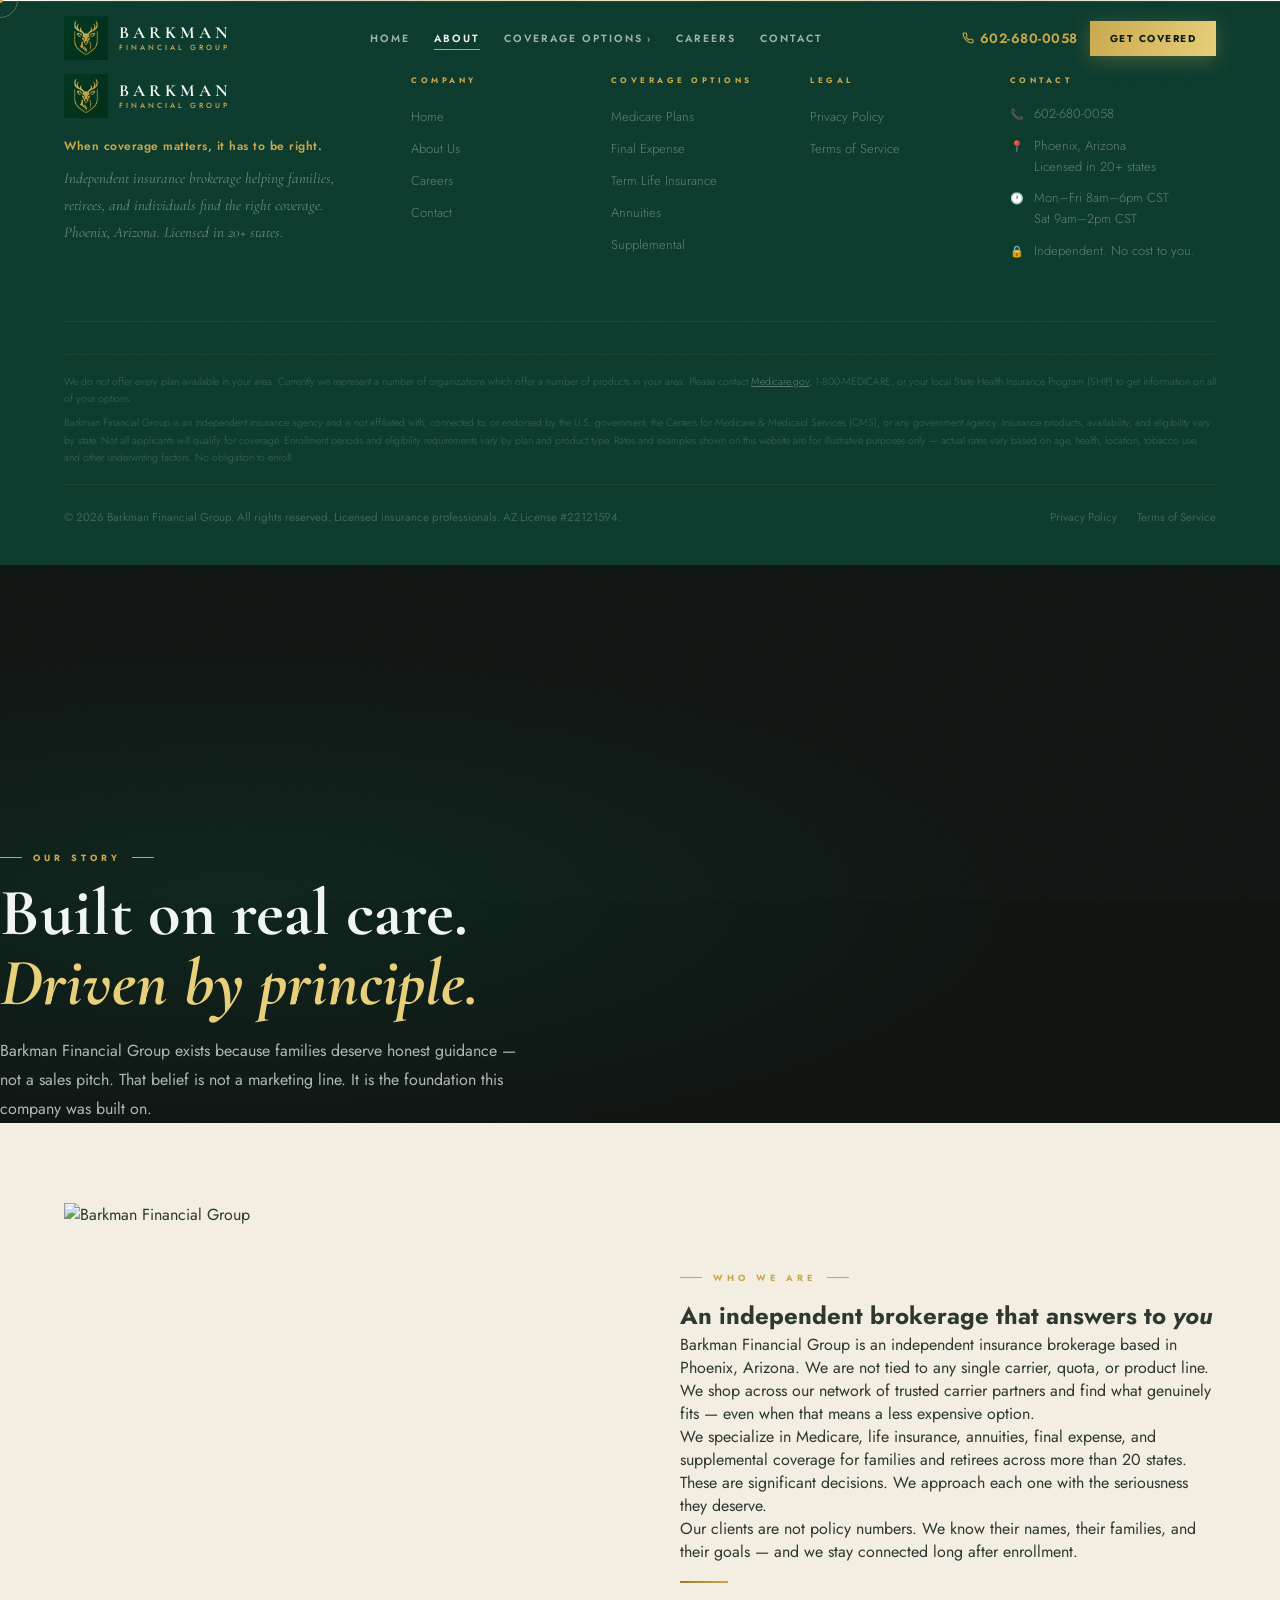
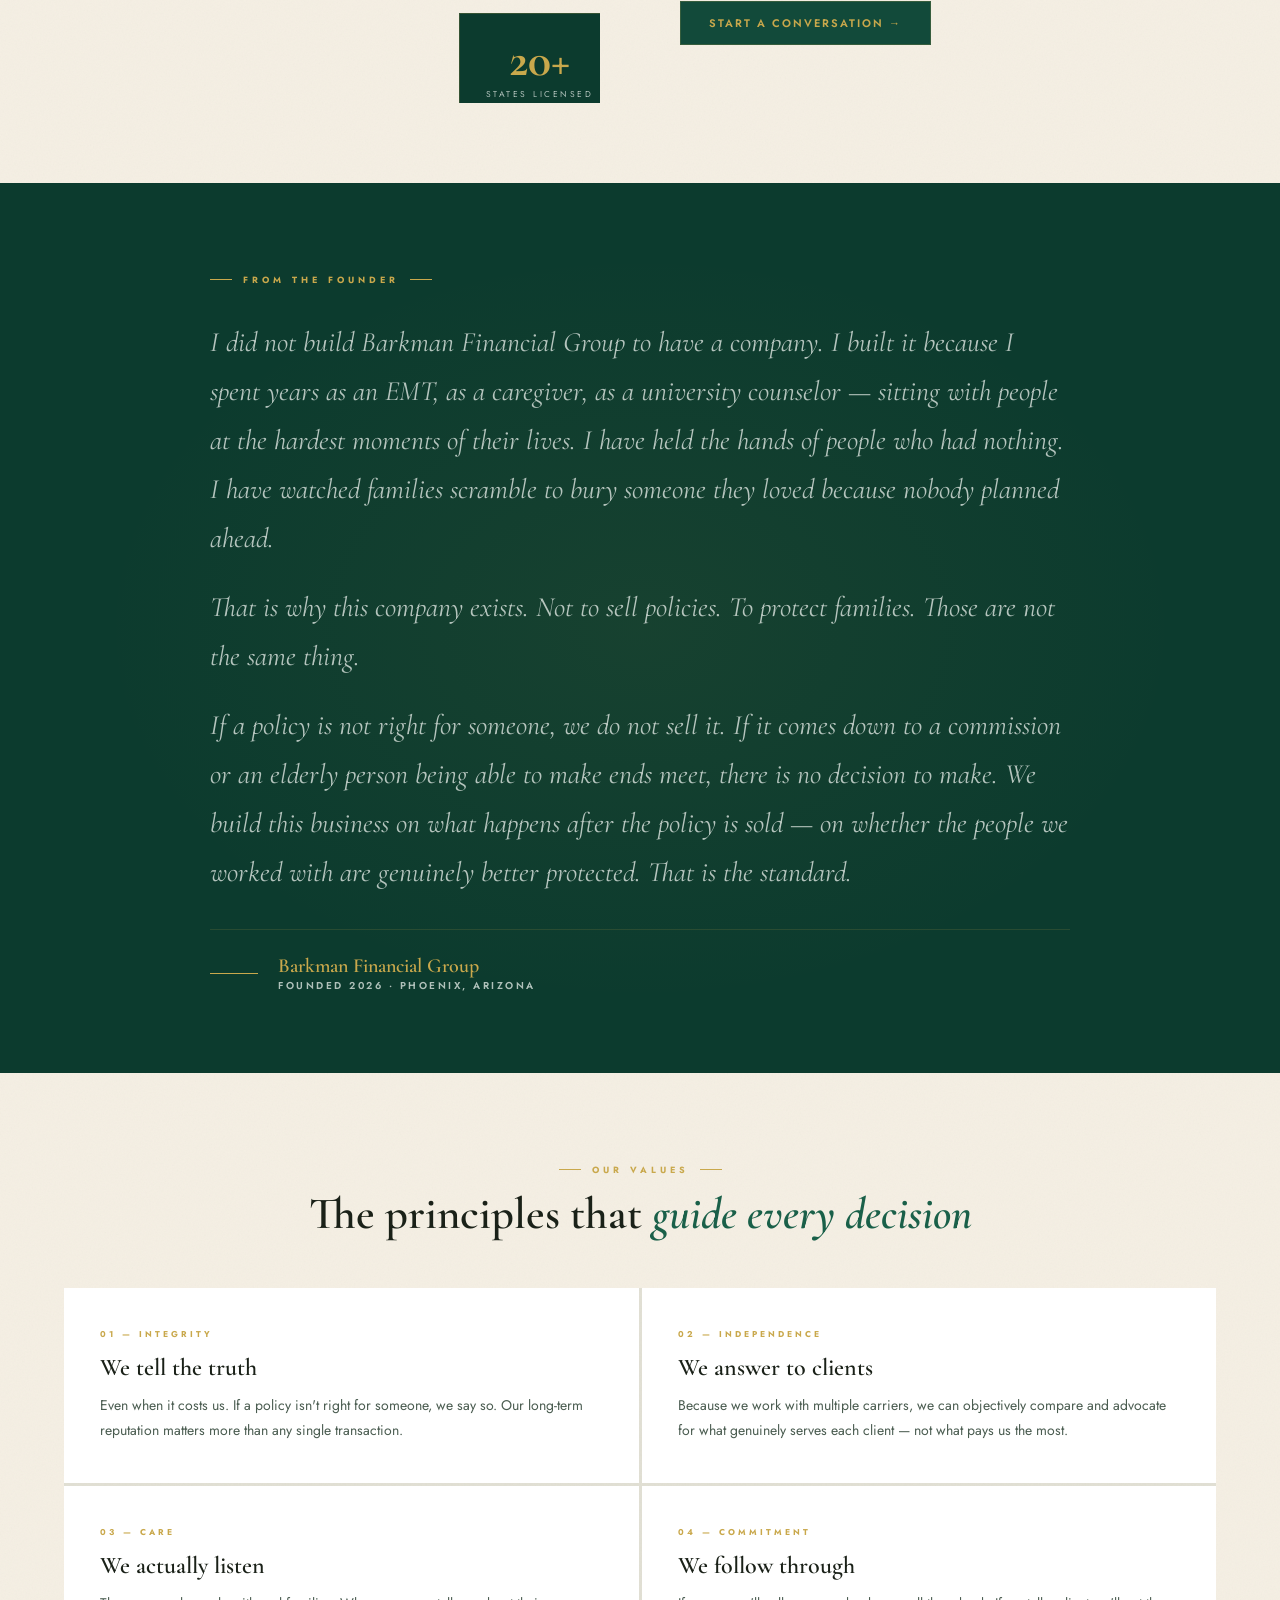
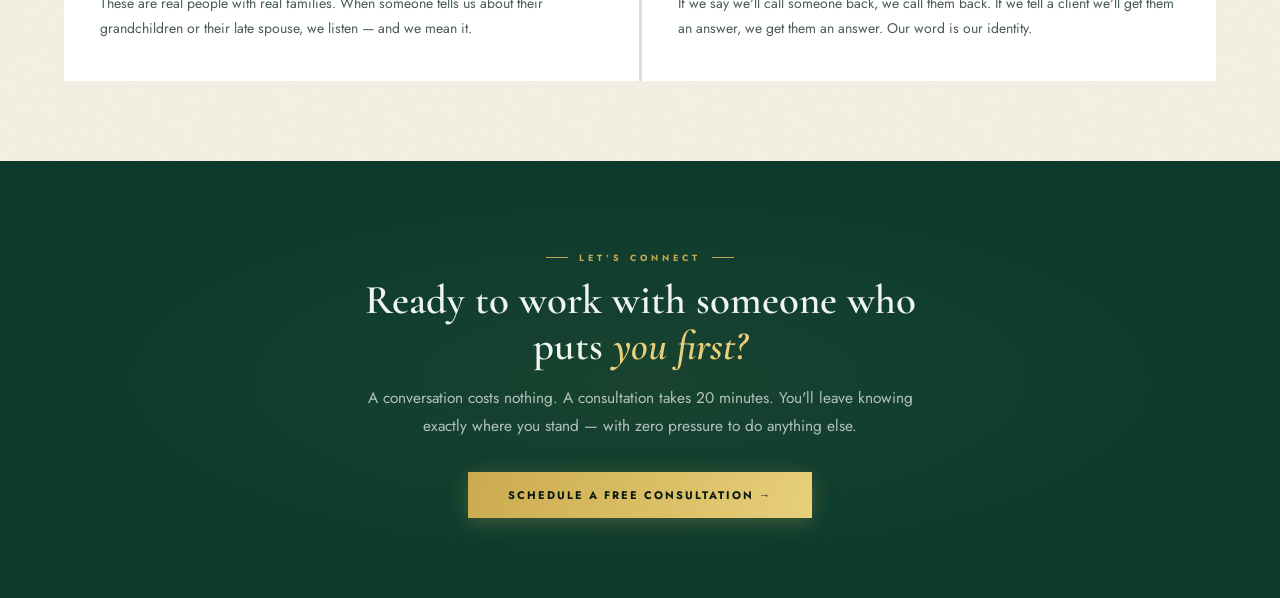
==== commit b38762be: "Add files via upload" ====
--- a/about.html
+++ b/about.html
@@ -22,7 +22,7 @@
 .s-sml{font-size:8.5px;letter-spacing:2.5px;text-transform:uppercase;color:var(--text-dim);display:block;margin-top:4px}
 .s-txt h2{font-family:'Cormorant Garamond',serif;font-size:clamp(26px,3vw,44px);font-weight:600;color:var(--text-dark);margin-bottom:18px;line-height:1.12}
 .s-txt h2 em{font-style:italic;color:var(--forest-lt)}
-.s-txt p{font-size:15.5px;line-height:1.85;color:var(--text-muted);font-weight:300;margin-bottom:16px}
+.s-txt p{font-size:15.5px;line-height:1.85;color:var(--text-muted);font-weight:400;margin-bottom:16px}
 .founder-letter{background:var(--forest);padding:80px var(--pad);position:relative;overflow:hidden}
 .founder-letter::before{content:'';position:absolute;inset:0;background:radial-gradient(ellipse at 50% 50%,rgba(201,168,76,.06)0%,transparent 60%);pointer-events:none}
 .fl-in{max-width:860px;margin:0 auto;position:relative;z-index:1}
@@ -42,13 +42,13 @@
 .v-card:hover{background:var(--cream);transform:translateY(-3px);box-shadow:0 12px 40px rgba(12,59,46,.08)}
 .v-num{font-size:8.5px;letter-spacing:3px;text-transform:uppercase;color:var(--gold);font-weight:700;margin-bottom:13px}
 .v-title{font-family:'Cormorant Garamond',serif;font-size:24px;font-weight:600;color:var(--text-dark);margin-bottom:11px}
-.v-body{font-size:14px;line-height:1.8;color:var(--text-muted);font-weight:300}
+.v-body{font-size:14px;line-height:1.8;color:var(--text-muted);font-weight:400}
 .about-cta{background:var(--forest);padding:80px var(--pad);text-align:center;position:relative;overflow:hidden}
 .about-cta::before{content:'';position:absolute;inset:0;background:radial-gradient(ellipse at 50% 50%,rgba(201,168,76,.07)0%,transparent 60%)}
 .ac-in{position:relative;z-index:1;max-width:580px;margin:0 auto}
 .ac-in h2{font-family:'Cormorant Garamond',serif;font-size:clamp(28px,3.2vw,46px);font-weight:600;color:var(--text-light);margin-bottom:14px;line-height:1.12}
 .ac-in h2 em{font-style:italic;color:var(--gold-lt)}
-.ac-in p{color:var(--text-dim);font-size:15.5px;font-weight:300;line-height:1.8;margin-bottom:32px}
+.ac-in p{color:var(--text-dim);font-size:15.5px;font-weight:400;line-height:1.8;margin-bottom:32px}
 @media(max-width:900px){.story-in{grid-template-columns:1fr;gap:44px}.s-img{height:320px}.s-badge{display:none}.vals-grid{grid-template-columns:1fr}}
 </style>
 </head>
@@ -76,7 +76,7 @@
       <p>We specialize in Medicare, life insurance, annuities, final expense, and supplemental coverage for families and retirees across more than 20 states. These are significant decisions. We approach each one with the seriousness they deserve.</p>
       <p>Our clients are not policy numbers. We know their names, their families, and their goals — and we stay connected long after enrollment.</p>
       <div class="gold-bar"></div>
-      <a href="contact.html" class="btn btn-forest btn-arrow">Start a Conversation <span class="arr">→</span></a>
+      <a href="contact.html" class="btn btn-forest">Start a Conversation →</a>
     </div>
   </div>
 </section>
@@ -119,7 +119,7 @@
     <div class="lbl r" style="justify-content:center;">Let's Connect</div>
     <h2 class="r d2">Ready to work with someone who puts <em>you first?</em></h2>
     <p class="r d3">A conversation costs nothing. A consultation takes 20 minutes. You'll leave knowing exactly where you stand — with zero pressure to do anything else.</p>
-    <a href="contact.html" class="btn btn-gold btn-arrow r d4" style="padding:15px 40px;font-size:11px;">Schedule a Free Consultation <span class="arr">→</span></a>
+    <a href="contact.html" class="btn btn-gold btn-arrow r d4" style="padding:15px 40px;font-size:11px;">Schedule a Free Consultation →</a>
   </div>
 </section>
 
--- a/css/shared.css
+++ b/css/shared.css
@@ -1,16 +1,19 @@
 /* ================================================================
-   BARKMAN FINANCIAL GROUP — v9 FINAL
+   BARKMAN FINANCIAL GROUP — shared.css v10
    Phoenix, AZ · License #22121594
-   
-   DROPDOWN FIX: display:none is the ONLY hidden state.
-   Not visibility:hidden. Not opacity:0. display:none.
-   Cannot flash. Cannot bleed through. Impossible to break.
+
+   KEY CHANGES FROM v9:
+   - Mobile nav background: SOLID from frame 1 (no transparency on mobile)
+   - Desktop nav: transparent over hero → solid on scroll (unchanged)
+   - Text contrast: all body text significantly brighter
+   - Dropdown: click-only, no hover states, display:none when closed
+   - "Solutions" → "Coverage Options" throughout
 ================================================================ */
 
 @import url('https://fonts.googleapis.com/css2?family=Cormorant+Garamond:ital,wght@0,400;0,600;0,700;1,400;1,600&family=Jost:wght@300;400;500;600;700&display=swap');
 
 *, *::before, *::after { box-sizing: border-box; margin: 0; padding: 0; }
-html { scroll-behavior: smooth; -webkit-text-size-adjust: 100%; font-size: 16px; }
+html { scroll-behavior: smooth; -webkit-text-size-adjust: 100%; }
 img { max-width: 100%; display: block; }
 
 :root {
@@ -26,11 +29,11 @@
   --cream-mid:   #EDE4D4;
   --warm-white:  #FAFAF6;
   --text-dark:   #1A2118;
-  --text-body:   #364039;
-  --text-muted:  #697870;
-  --text-light:  #ECF2EE;
-  --text-dim:    rgba(236,242,238,0.52);
-  --text-xdim:   rgba(236,242,238,0.28);
+  --text-body:   #2C3830;
+  --text-muted:  #4A5C50;      /* was #697870 — much brighter now */
+  --text-light:  #F0F5F1;      /* was #ECF2EE — brighter */
+  --text-dim:    rgba(240,245,241,0.72);  /* was 0.52 — much brighter */
+  --text-xdim:   rgba(240,245,241,0.42); /* was 0.28 — brighter */
   --nav-h:       76px;
   --max:         1380px;
   --pad:         clamp(20px, 5vw, 72px);
@@ -48,24 +51,17 @@
   -moz-osx-font-smoothing: grayscale;
 }
 
-/* Texture */
-.tex {
-  background-color: var(--cream);
-  background-image: url("data:image/svg+xml,%3Csvg xmlns='http://www.w3.org/2000/svg' width='400' height='400'%3E%3Cfilter id='t'%3E%3CfeTurbulence type='fractalNoise' baseFrequency='0.62' numOctaves='4' stitchTiles='stitch'/%3E%3CfeColorMatrix type='saturate' values='0.3'/%3E%3C/filter%3E%3Crect width='400' height='400' filter='url(%23t)' opacity='0.05'/%3E%3C/svg%3E");
-}
-.tex-lt {
-  background-color: var(--cream-mid);
-  background-image: url("data:image/svg+xml,%3Csvg xmlns='http://www.w3.org/2000/svg' width='400' height='400'%3E%3Cfilter id='t'%3E%3CfeTurbulence type='fractalNoise' baseFrequency='0.62' numOctaves='4' stitchTiles='stitch'/%3E%3CfeColorMatrix type='saturate' values='0.3'/%3E%3C/filter%3E%3Crect width='400' height='400' filter='url(%23t)' opacity='0.04'/%3E%3C/svg%3E");
-}
-
 /* Grain overlay */
 body::after {
-  content: ''; position: fixed; inset: 0; z-index: 9998;
-  pointer-events: none;
+  content: ''; position: fixed; inset: 0; z-index: 9998; pointer-events: none;
   background-image: url("data:image/svg+xml,%3Csvg xmlns='http://www.w3.org/2000/svg' width='200' height='200'%3E%3Cfilter id='n'%3E%3CfeTurbulence type='fractalNoise' baseFrequency='0.78' numOctaves='4' stitchTiles='stitch'/%3E%3C/filter%3E%3Crect width='200' height='200' filter='url(%23n)' opacity='0.018'/%3E%3C/svg%3E");
 }
 
-/* Scroll progress */
+/* Texture */
+.tex  { background-color: var(--cream); }
+.tex-lt { background-color: var(--cream-mid); }
+
+/* ── SCROLL PROGRESS ── */
 #sp {
   position: fixed; top: 0; left: 0; z-index: 10001;
   height: 3px; width: 0%;
@@ -73,7 +69,7 @@
   pointer-events: none; transition: width .1s linear;
 }
 
-/* Custom cursor — desktop only */
+/* ── CURSOR (desktop only) ── */
 .cur-d, .cur-r {
   position: fixed; border-radius: 50%;
   pointer-events: none; z-index: 10000;
@@ -87,11 +83,8 @@
 }
 .cur-r.h { width: 58px; height: 58px; border-color: var(--gold); background: rgba(201,168,76,0.07); }
 .cur-r.c { width: 22px; height: 22px; background: rgba(201,168,76,0.15); }
-
-/* Hide cursor on touch */
 @media (hover: none), (pointer: coarse) {
   .cur-d, .cur-r { display: none !important; }
-  body { cursor: auto !important; }
 }
 
 /* ================================================================
@@ -101,20 +94,39 @@
   position: fixed; top: 0; width: 100%;
   height: var(--nav-h); z-index: 1000;
 }
+
+/* ── NAV BACKGROUND ──
+   DESKTOP: transparent over hero → solid on scroll
+   MOBILE: ALWAYS solid — prevents footer bleeding through transparent bg
+   This is the architectural fix for the "dropdown illusion" bug.
+*/
 .nav-bg {
   position: absolute; inset: 0;
+  /* Desktop default: transparent */
   background: transparent;
   border-bottom: 1px solid transparent;
-  transition: background .45s var(--ease), border-color .45s, box-shadow .45s, backdrop-filter .45s;
+  transition: background .45s var(--ease), border-color .45s, box-shadow .45s;
   pointer-events: none;
 }
+/* Desktop: solid when scrolled */
 #nav.scrolled .nav-bg {
-  background: rgba(10,48,36,0.97);
+  background: rgba(8, 38, 28, 0.97);
   backdrop-filter: blur(20px) saturate(160%);
   -webkit-backdrop-filter: blur(20px) saturate(160%);
-  border-bottom-color: rgba(201,168,76,0.16);
-  box-shadow: 0 2px 40px rgba(0,0,0,0.4);
-}
+  border-bottom-color: rgba(201,168,76,0.18);
+  box-shadow: 0 2px 40px rgba(0,0,0,0.45);
+}
+/* MOBILE: always solid regardless of scroll position */
+@media (max-width: 860px) {
+  .nav-bg {
+    background: rgba(8, 38, 28, 0.98) !important;
+    backdrop-filter: blur(20px);
+    -webkit-backdrop-filter: blur(20px);
+    border-bottom-color: rgba(201,168,76,0.15) !important;
+    box-shadow: 0 2px 32px rgba(0,0,0,0.4) !important;
+  }
+}
+
 .nav-in {
   position: relative; z-index: 1;
   max-width: var(--max); margin: 0 auto;
@@ -128,25 +140,20 @@
 .nav-logo:hover .logo-img { transform: rotate(5deg) scale(1.06); }
 .logo-img img { width: 100%; height: 100%; object-fit: contain; }
 .logo-txt { line-height: 1.1; }
-.logo-name {
-  display: block; font-family: 'Cormorant Garamond', serif;
-  font-size: 17px; font-weight: 700; letter-spacing: 4px;
-  text-transform: uppercase; color: var(--text-light);
-}
-.logo-sub {
-  display: block; font-size: 7.5px; letter-spacing: 3px;
-  text-transform: uppercase; color: var(--gold); font-weight: 500; margin-top: 2px;
-}
+.logo-name { display: block; font-family: 'Cormorant Garamond', serif; font-size: 17px; font-weight: 700; letter-spacing: 4px; text-transform: uppercase; color: var(--text-light); }
+.logo-sub  { display: block; font-size: 7.5px; letter-spacing: 3px; text-transform: uppercase; color: var(--gold); font-weight: 500; margin-top: 2px; }
 
 /* Nav links */
 .nav-links { display: flex; align-items: center; gap: 0; list-style: none; }
 .nav-links > li { position: relative; }
+.dd-parent { position: relative; }
+
 .nlk {
   display: flex; align-items: center; gap: 4px;
   padding: 8px 12px; background: none; border: none;
   font-family: 'Jost', sans-serif; font-size: 10.5px;
   letter-spacing: 2px; text-transform: uppercase; font-weight: 600;
-  color: rgba(236,242,238,0.6); text-decoration: none;
+  color: rgba(240,245,241,0.65); text-decoration: none;
   transition: color .2s; position: relative; cursor: pointer; white-space: nowrap;
 }
 .nlk::after {
@@ -159,59 +166,42 @@
 .nlk:hover::after, .nlk.active::after { transform: scaleX(1); }
 .nav-chev { font-size: 9px; display: inline-block; transition: transform .22s; }
 
-/* ================================================================
-   DROPDOWN — PERMANENT FIX
-   
-   display:none = the element does not exist to the browser.
-   It cannot flash. It cannot be visible at page load.
-   It cannot bleed through transparent backgrounds.
-   It cannot be triggered by CSS hover.
-   
-   The ONLY way it appears: JS adds class "open".
-   The ONLY way it disappears: JS removes class "open".
-   
-   No visibility. No opacity. No transitions on the hide.
-   Animation plays on show via @keyframes. Instant on hide.
-================================================================ */
+/* ── DROPDOWN ──
+   CLOSED: display:none — element does not exist in layout.
+   Cannot flash. Cannot paint. Cannot be seen. No exceptions.
+   OPEN: JS adds class "open" → display:block + animation.
+   NO CSS :hover states. Click only.
+*/
 .nav-dd {
-  /* CLOSED STATE — does not exist in layout */
-  display: none;
-  
-  /* Position */
+  display: none;                    /* CLOSED — does not exist */
   position: absolute;
-  top: calc(100% + 4px);
+  top: calc(100% + 6px);
   left: 50%;
   transform: translateX(-50%);
-  
-  /* Appearance */
-  background: rgba(8,40,28,0.99);
-  border: 1px solid rgba(201,168,76,0.18);
+  background: rgba(6, 30, 22, 0.99);
+  border: 1px solid rgba(201,168,76,0.2);
   border-top: 2px solid var(--gold);
   list-style: none;
-  min-width: 220px;
+  min-width: 230px;
   padding: 8px 0;
-  box-shadow: 0 20px 60px rgba(0,0,0,0.7);
+  box-shadow: 0 24px 64px rgba(0,0,0,0.75);
   z-index: 9999;
 }
 .nav-dd.open {
-  /* OPEN STATE — animate in */
-  display: block;
+  display: block;                   /* OPEN — animate in */
   animation: ddIn .18s var(--ease) both;
 }
 @keyframes ddIn {
-  from { opacity: 0; transform: translateX(-50%) translateY(5px); }
+  from { opacity: 0; transform: translateX(-50%) translateY(6px); }
   to   { opacity: 1; transform: translateX(-50%) translateY(0); }
 }
 .nav-dd a {
-  display: block; padding: 11px 24px;
-  font-size: 10.5px; letter-spacing: 1.5px; text-transform: uppercase;
-  font-weight: 500; color: rgba(236,242,238,0.5); text-decoration: none;
+  display: block; padding: 12px 24px;
+  font-size: 11px; letter-spacing: 1.5px; text-transform: uppercase;
+  font-weight: 500; color: rgba(240,245,241,0.58); text-decoration: none;
   transition: color .15s, padding-left .18s var(--out), background .15s;
 }
-.nav-dd a:hover { color: var(--gold-lt); padding-left: 32px; background: rgba(201,168,76,0.06); }
-.nav-dd-sep {
-  height: 1px; background: rgba(201,168,76,0.1); margin: 6px 0;
-}
+.nav-dd a:hover { color: var(--gold-lt); padding-left: 32px; background: rgba(201,168,76,0.07); }
 
 /* Nav right */
 .nav-right { display: flex; align-items: center; gap: 12px; flex-shrink: 0; }
@@ -222,17 +212,14 @@
   transition: color .2s; white-space: nowrap;
 }
 .nav-ph:hover { color: var(--gold-lt); }
+.nav-cta-btn { font-size: 10px !important; padding: 10px 20px !important; letter-spacing: 1.5px !important; }
 
 /* Hamburger */
 .nav-ham {
   display: none; flex-direction: column; gap: 5px;
-  padding: 6px; background: none; border: none; cursor: pointer; z-index: 1002;
-  flex-shrink: 0;
-}
-.nav-ham span {
-  display: block; height: 1.5px; background: var(--gold);
-  transition: all .35s var(--out); transform-origin: center;
-}
+  padding: 6px; background: none; border: none; cursor: pointer; z-index: 1002; flex-shrink: 0;
+}
+.nav-ham span { display: block; height: 1.5px; background: var(--gold); transition: all .35s var(--out); transform-origin: center; }
 .nav-ham span:nth-child(1) { width: 24px; }
 .nav-ham span:nth-child(2) { width: 16px; margin-left: 8px; }
 .nav-ham span:nth-child(3) { width: 24px; }
@@ -240,15 +227,13 @@
 .nav-ham.open span:nth-child(2) { opacity: 0; transform: scaleX(0); }
 .nav-ham.open span:nth-child(3) { transform: rotate(-45deg) translateY(-4.6px); }
 
-/* ================================================================
-   MOBILE NAV — also display:none fix
-================================================================ */
+/* ── MOBILE NAV OVERLAY ── */
 .mob-nav {
-  display: none; /* NOT visibility:hidden — display:none */
+  display: none;  /* CLOSED — does not exist */
   position: fixed; inset: 0; z-index: 990;
   background: var(--forest);
   flex-direction: column; align-items: center; justify-content: center; gap: 4px;
-  overflow-y: auto;
+  overflow-y: auto; padding: 80px 20px 40px;
 }
 .mob-nav.open {
   display: flex;
@@ -258,8 +243,8 @@
 
 .mob-lnk {
   font-family: 'Cormorant Garamond', serif;
-  font-size: clamp(26px, 5.5vw, 48px); font-weight: 600;
-  color: rgba(236,242,238,0.35); text-decoration: none; letter-spacing: 2px;
+  font-size: clamp(26px, 5.5vw, 44px); font-weight: 600;
+  color: rgba(240,245,241,0.45); text-decoration: none; letter-spacing: 2px;
   transition: color .2s, transform .2s; padding: 4px 0;
 }
 .mob-lnk:hover { color: var(--gold); transform: translateX(6px); }
@@ -271,15 +256,12 @@
 .mob-nav.open .mob-lnk:nth-child(5){animation-delay:.21s}
 .mob-nav.open .mob-lnk:nth-child(6){animation-delay:.25s}
 .mob-nav.open .mob-lnk:nth-child(7){animation-delay:.29s}
+.mob-nav.open .mob-lnk:nth-child(8){animation-delay:.33s}
+.mob-nav.open .mob-lnk:nth-child(9){animation-delay:.37s}
 @keyframes mobLnk { from{opacity:0;transform:translateY(12px)} to{opacity:1;transform:translateY(0)} }
-
-.mob-divider { width: 40px; height: 1px; background: rgba(201,168,76,0.2); margin: 12px 0; }
-.mob-ph {
-  color: var(--gold); font-size: clamp(18px, 3.5vw, 24px);
-  font-weight: 600; text-decoration: none; letter-spacing: 1px;
-  animation: mobLnk .4s .33s var(--out) both;
-}
-.mob-cta-wrap { margin-top: 16px; animation: mobLnk .4s .38s var(--out) both; }
+.mob-divider { width: 40px; height: 1px; background: rgba(201,168,76,0.2); margin: 10px 0; }
+.mob-ph { color: var(--gold); font-size: clamp(18px, 3.5vw, 24px); font-weight: 600; text-decoration: none; letter-spacing: 1px; animation: mobLnk .4s .38s var(--out) both; }
+.mob-cta-wrap { margin-top: 16px; animation: mobLnk .4s .43s var(--out) both; }
 
 /* ================================================================
    BUTTONS
@@ -318,7 +300,7 @@
 .btn:hover .arr { transform: translateX(4px); }
 
 /* ================================================================
-   TYPE SYSTEM
+   TYPE SYSTEM — brighter text throughout
 ================================================================ */
 .lbl {
   display: inline-flex; align-items: center; gap: 11px;
@@ -327,7 +309,7 @@
 }
 .lbl::before, .lbl::after { content: ''; flex-shrink: 0; width: 22px; height: 1px; background: currentColor; }
 
-h1.display, .display {
+.display {
   font-family: 'Cormorant Garamond', serif;
   font-size: clamp(38px, 5.5vw, 78px);
   font-weight: 700; line-height: 1.05; color: var(--text-light);
@@ -345,20 +327,19 @@
 
 .h3 {
   font-family: 'Cormorant Garamond', serif;
-  font-size: clamp(22px, 2.5vw, 34px);
+  font-size: clamp(20px, 2.5vw, 32px);
   font-weight: 600; line-height: 1.15; color: var(--text-dark);
 }
 
-.body-t { font-size: 16px; line-height: 1.82; color: var(--text-muted); font-weight: 300; }
-.body-t.lt { color: var(--text-dim); }
-.body-t.sm { font-size: 14px; }
+/* Body text — significantly brighter than v9 */
+.body-t     { font-size: 16px; line-height: 1.82; color: var(--text-muted); font-weight: 400; }
+.body-t.lt  { color: var(--text-dim); }
+.body-t.sm  { font-size: 14px; }
 
 .gold-bar { width: 48px; height: 2px; background: linear-gradient(90deg, var(--gold-dk), var(--gold)); margin: 18px 0; }
-.gold-div { height: 1px; background: linear-gradient(90deg, transparent, var(--gold-dk), var(--gold), var(--gold-dk), transparent); opacity: 0.28; }
-
-/* ================================================================
-   SCROLL REVEALS
-================================================================ */
+.gold-div { height: 1px; background: linear-gradient(90deg, transparent, var(--gold-dk), var(--gold), var(--gold-dk), transparent); opacity: 0.3; }
+
+/* ── SCROLL REVEALS ── */
 .r { opacity: 0; transform: translateY(22px); transition: opacity .9s var(--out), transform .9s var(--out); }
 .r.lft { transform: translateX(-18px); }
 .r.rgt { transform: translateX(18px); }
@@ -375,7 +356,7 @@
   display: flex; align-items: center; justify-content: center;
   color: var(--gold); font-size: 16px; cursor: pointer; text-decoration: none;
   opacity: 0; transform: translateY(12px);
-  transition: opacity .35s, transform .35s var(--out), border-color .2s, background .2s;
+  transition: opacity .35s, transform .35s var(--out), border-color .2s;
   pointer-events: none; box-shadow: 0 4px 20px rgba(0,0,0,0.3);
 }
 #btt.vis { opacity: 1; transform: translateY(0); pointer-events: all; }
@@ -400,83 +381,58 @@
 .ft-brand-logo { margin-bottom: 18px; display: inline-flex; }
 .ft-tagline {
   font-family: 'Cormorant Garamond', serif;
-  font-size: 16px; font-style: italic;
-  color: rgba(236,242,238,0.32); line-height: 1.8; max-width: 280px;
+  font-size: 15px; font-style: italic;
+  color: rgba(240,245,241,0.42); line-height: 1.8; max-width: 280px;
 }
 .ft-tagline strong {
   font-style: normal; color: var(--gold); font-size: 12px;
   display: block; margin-bottom: 7px;
   font-family: 'Jost', sans-serif; font-weight: 600; letter-spacing: 0.5px;
 }
-.ft-col h4 {
-  font-size: 8px; letter-spacing: 3.5px; text-transform: uppercase;
-  color: var(--gold); font-weight: 700; margin-bottom: 18px;
-}
+.ft-col h4 { font-size: 8px; letter-spacing: 3.5px; text-transform: uppercase; color: var(--gold); font-weight: 700; margin-bottom: 18px; }
 .ft-col ul { list-style: none; }
 .ft-col li { margin-bottom: 9px; }
 .ft-col a {
-  text-decoration: none; color: rgba(236,242,238,0.28); font-size: 13px; font-weight: 300;
+  text-decoration: none; color: rgba(240,245,241,0.38); font-size: 13px; font-weight: 300;
   transition: color .18s, padding-left .2s var(--out);
 }
 .ft-col a:hover { color: var(--gold-lt); padding-left: 4px; }
 .ft-ci { display: flex; gap: 10px; align-items: flex-start; margin-bottom: 11px; }
 .ft-ci-icon { color: var(--gold); flex-shrink: 0; font-size: 11px; margin-top: 2px; }
-.ft-ci-txt { color: rgba(236,242,238,0.28); font-size: 13px; font-weight: 300; line-height: 1.6; }
+.ft-ci-txt { color: rgba(240,245,241,0.38); font-size: 13px; font-weight: 300; line-height: 1.6; }
 .ft-ci-txt a { color: inherit; text-decoration: none; transition: color .18s; }
 .ft-ci-txt a:hover { color: var(--gold-lt); }
-
-/* Compliance */
-.ft-compliance {
-  border-top: 1px solid rgba(201,168,76,0.08);
-  border-bottom: 1px solid rgba(201,168,76,0.08);
-  padding: 18px 0; margin-bottom: 24px;
-}
-.ft-compliance p {
-  font-size: 10.5px; color: rgba(236,242,238,0.18);
-  font-weight: 300; line-height: 1.65; margin-bottom: 7px;
-}
+.ft-compliance { border-top: 1px solid rgba(201,168,76,0.08); border-bottom: 1px solid rgba(201,168,76,0.08); padding: 18px 0; margin-bottom: 24px; }
+.ft-compliance p { font-size: 10.5px; color: rgba(240,245,241,0.22); font-weight: 300; line-height: 1.65; margin-bottom: 7px; }
 .ft-compliance p:last-child { margin-bottom: 0; }
-.ft-compliance a { color: rgba(236,242,238,0.28); text-decoration: underline; }
+.ft-compliance a { color: rgba(240,245,241,0.35); text-decoration: underline; }
 .ft-compliance a:hover { color: var(--gold-lt); }
-
-.ft-bot {
-  display: flex; align-items: center; justify-content: space-between;
-  flex-wrap: wrap; gap: 14px;
-}
-.ft-copy { color: rgba(236,242,238,0.16); font-size: 11.5px; }
+.ft-bot { display: flex; align-items: center; justify-content: space-between; flex-wrap: wrap; gap: 14px; }
+.ft-copy { color: rgba(240,245,241,0.22); font-size: 11.5px; }
 .ft-legal { display: flex; gap: 20px; }
-.ft-legal a { color: rgba(236,242,238,0.16); font-size: 11.5px; text-decoration: none; transition: color .18s; }
+.ft-legal a { color: rgba(240,245,241,0.22); font-size: 11.5px; text-decoration: none; transition: color .18s; }
 .ft-legal a:hover { color: var(--gold); }
 
 /* ================================================================
    FAQ ACCORDION
 ================================================================ */
-.faq-list { border-top: 1px solid rgba(0,0,0,0.07); }
-.faq-item { border-bottom: 1px solid rgba(0,0,0,0.07); }
-.faq-q {
-  display: flex; align-items: center; justify-content: space-between; gap: 18px;
-  padding: 18px 0; cursor: pointer; width: 100%;
-  background: none; border: none; text-align: left;
-}
-.faq-qt { font-size: 15px; font-weight: 500; color: var(--text-dark); line-height: 1.5; font-family: 'Jost', sans-serif; transition: color .18s; }
+.faq-list { border-top: 1px solid rgba(0,0,0,0.08); }
+.faq-item { border-bottom: 1px solid rgba(0,0,0,0.08); }
+.faq-q { display: flex; align-items: center; justify-content: space-between; gap: 18px; padding: 20px 0; cursor: pointer; width: 100%; background: none; border: none; text-align: left; }
+.faq-qt { font-size: 15.5px; font-weight: 500; color: var(--text-dark); line-height: 1.5; font-family: 'Jost', sans-serif; transition: color .18s; }
 .faq-q:hover .faq-qt { color: var(--forest); }
-.faq-qi {
-  width: 26px; height: 26px; flex-shrink: 0;
-  border: 1px solid rgba(0,0,0,0.12); border-radius: 50%;
-  display: flex; align-items: center; justify-content: center;
-  font-size: 14px; color: var(--gold); transition: all .25s;
-}
+.faq-qi { width: 28px; height: 28px; flex-shrink: 0; border: 1px solid rgba(0,0,0,0.14); border-radius: 50%; display: flex; align-items: center; justify-content: center; font-size: 15px; color: var(--gold); transition: all .25s; }
 .faq-item.open .faq-qi { transform: rotate(45deg); border-color: var(--gold); }
-.faq-ans { overflow: hidden; max-height: 0; transition: max-height .4s var(--ease); }
-.faq-ans-in { padding-bottom: 18px; font-size: 14.5px; line-height: 1.82; color: var(--text-muted); font-weight: 300; }
-.faq-item.open .faq-ans { max-height: 500px; }
-
-/* Dark FAQ variant */
-.faq-item.dk { border-bottom-color: rgba(201,168,76,0.1); }
+.faq-ans { overflow: hidden; max-height: 0; transition: max-height .45s var(--ease); }
+.faq-ans-in { padding-bottom: 20px; font-size: 15px; line-height: 1.85; color: var(--text-muted); font-weight: 400; }
+.faq-item.open .faq-ans { max-height: 600px; }
+
+/* Dark FAQ */
+.faq-item.dk { border-bottom-color: rgba(201,168,76,0.12); }
 .faq-item.dk .faq-qt { color: var(--text-light); }
 .faq-item.dk .faq-q:hover .faq-qt { color: var(--gold-lt); }
-.faq-item.dk .faq-qi { border-color: rgba(201,168,76,0.25); }
-.faq-item.dk .faq-ans-in { color: var(--text-dim); }
+.faq-item.dk .faq-qi { border-color: rgba(201,168,76,0.3); }
+.faq-item.dk .faq-ans-in { color: rgba(240,245,241,0.72); }
 
 /* ================================================================
    RESPONSIVE
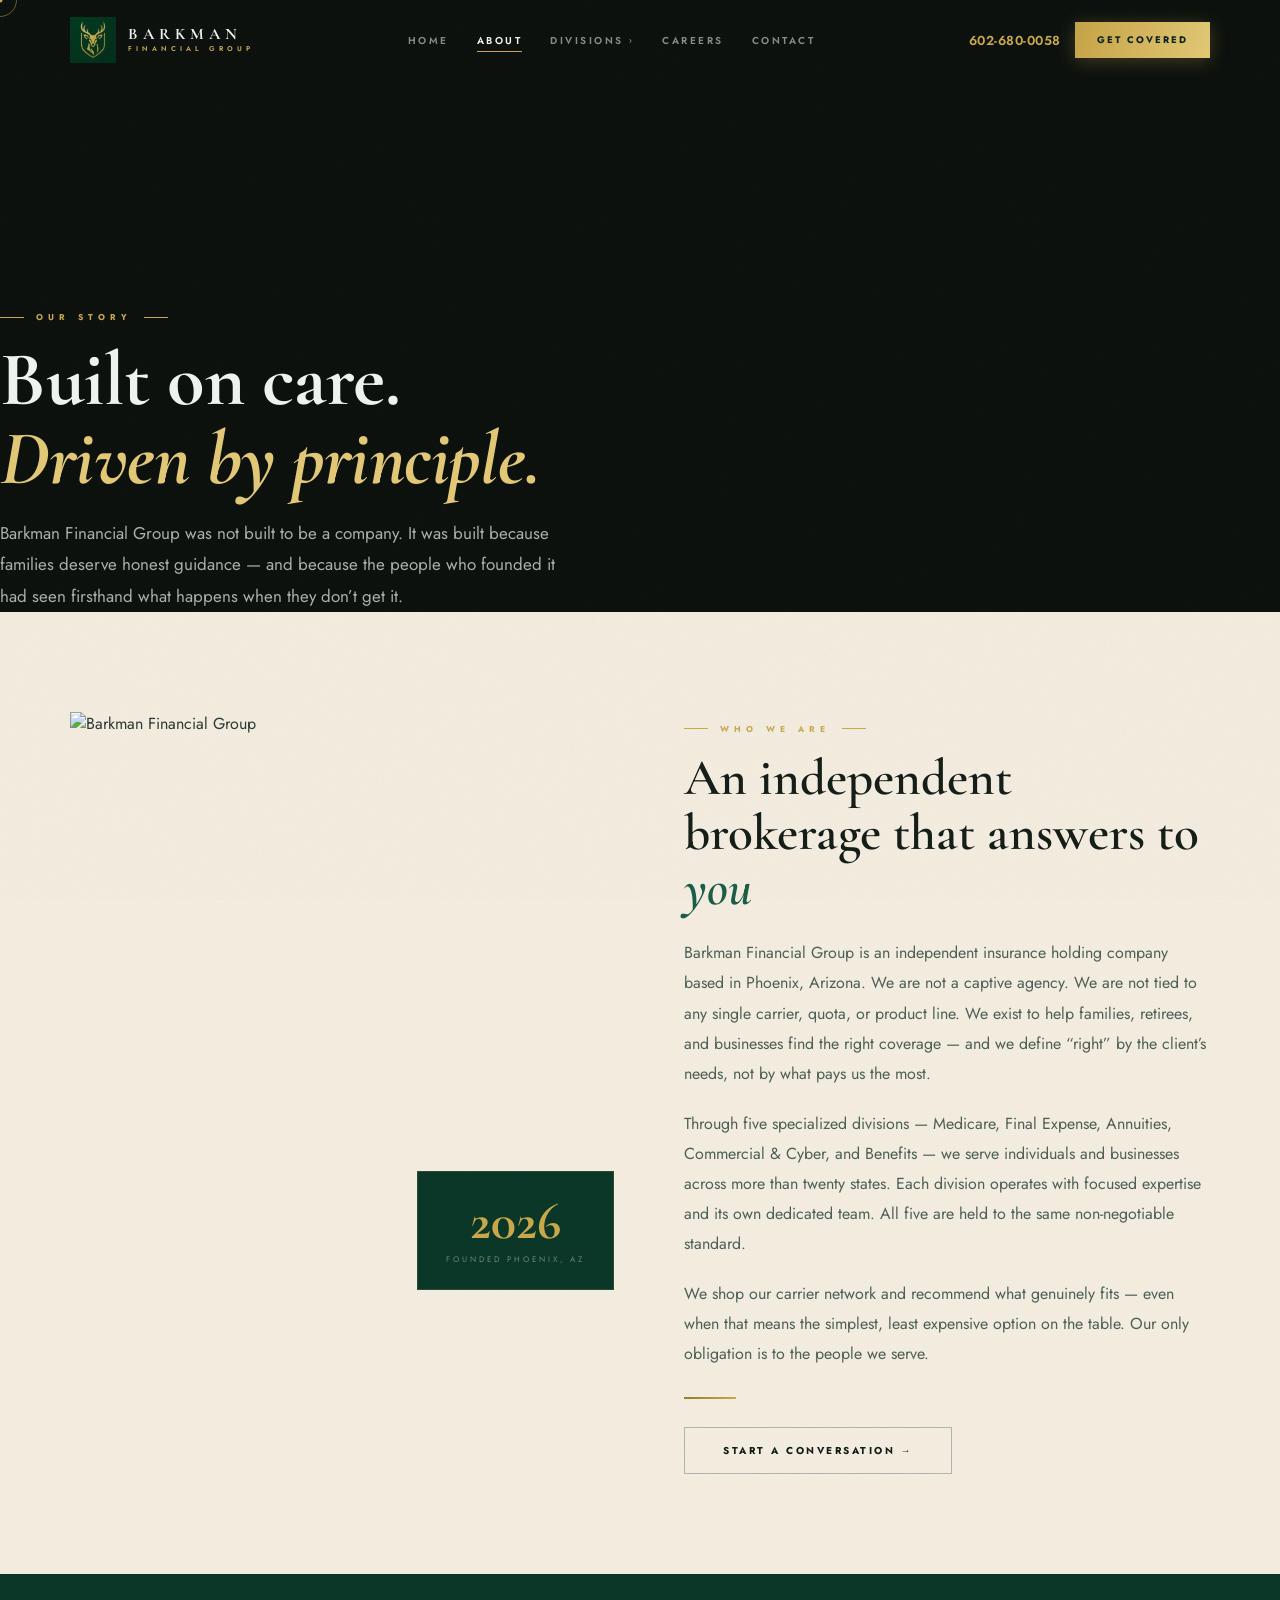
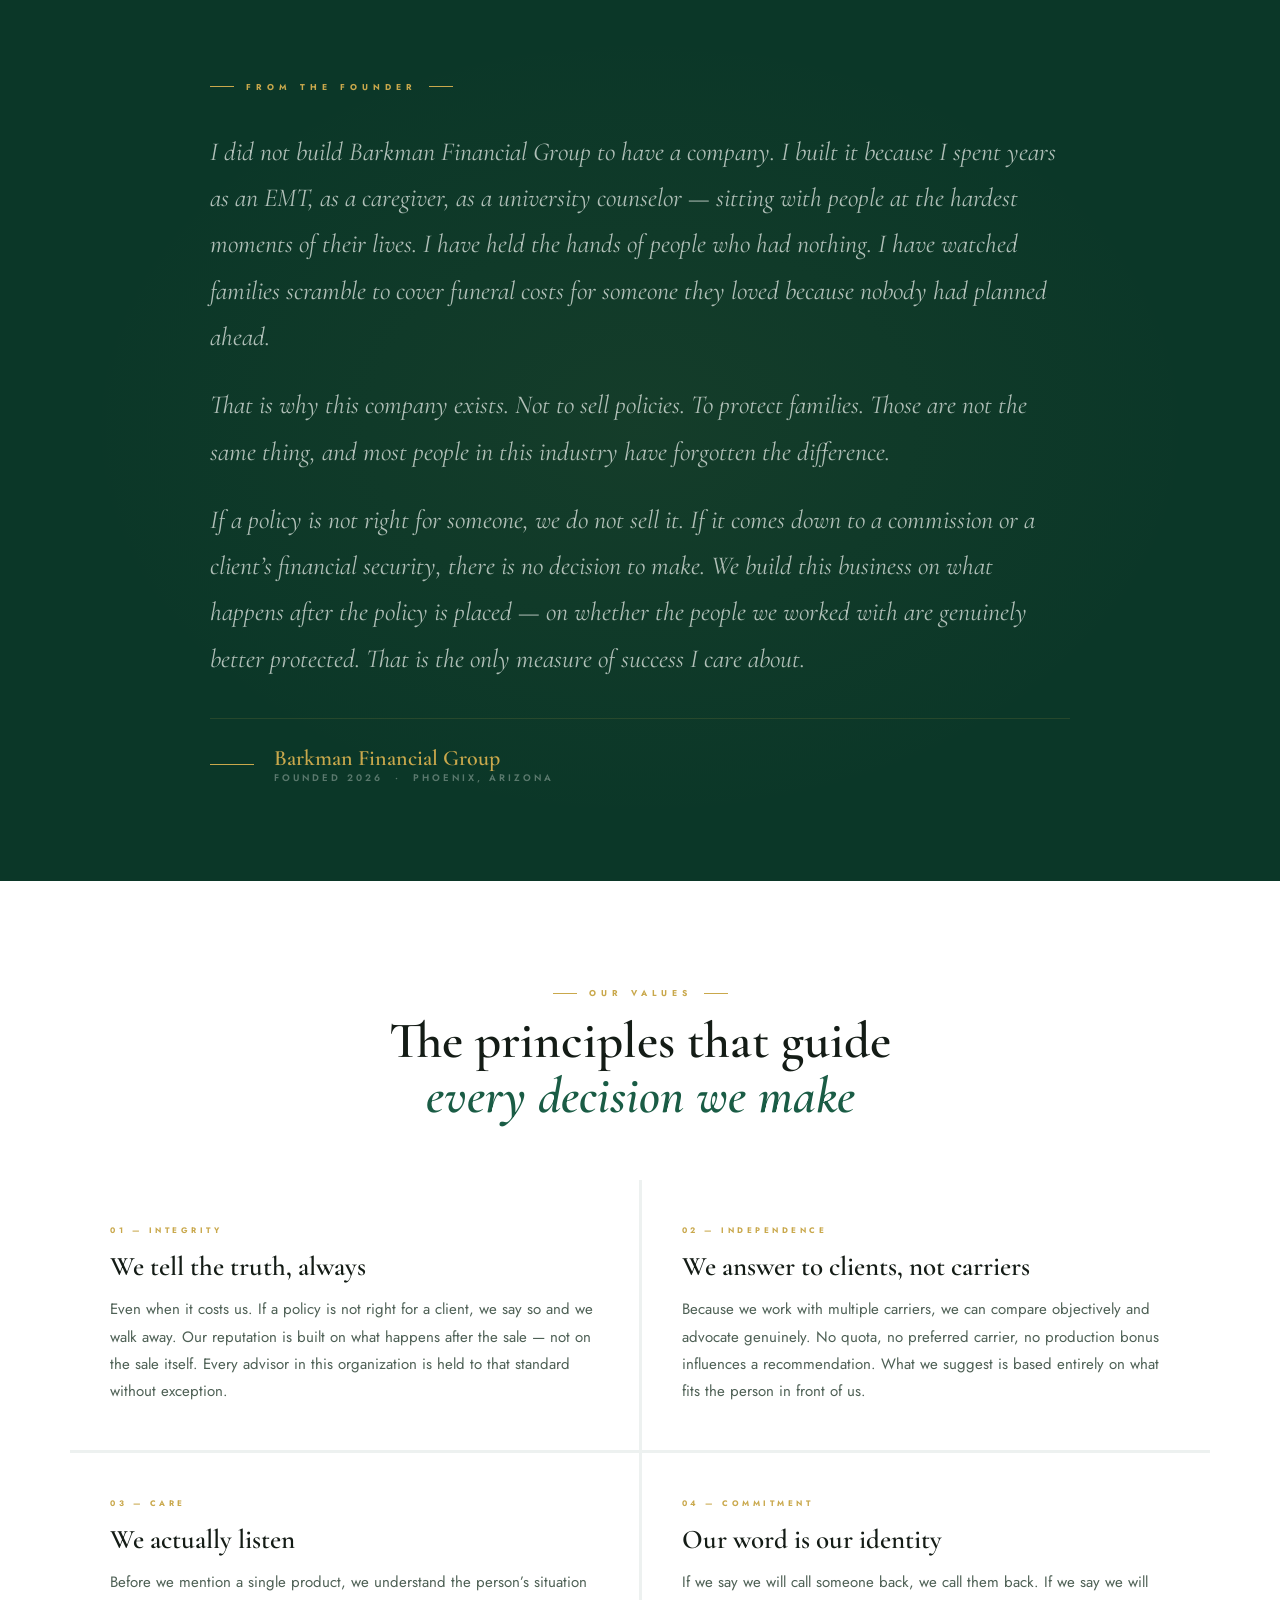
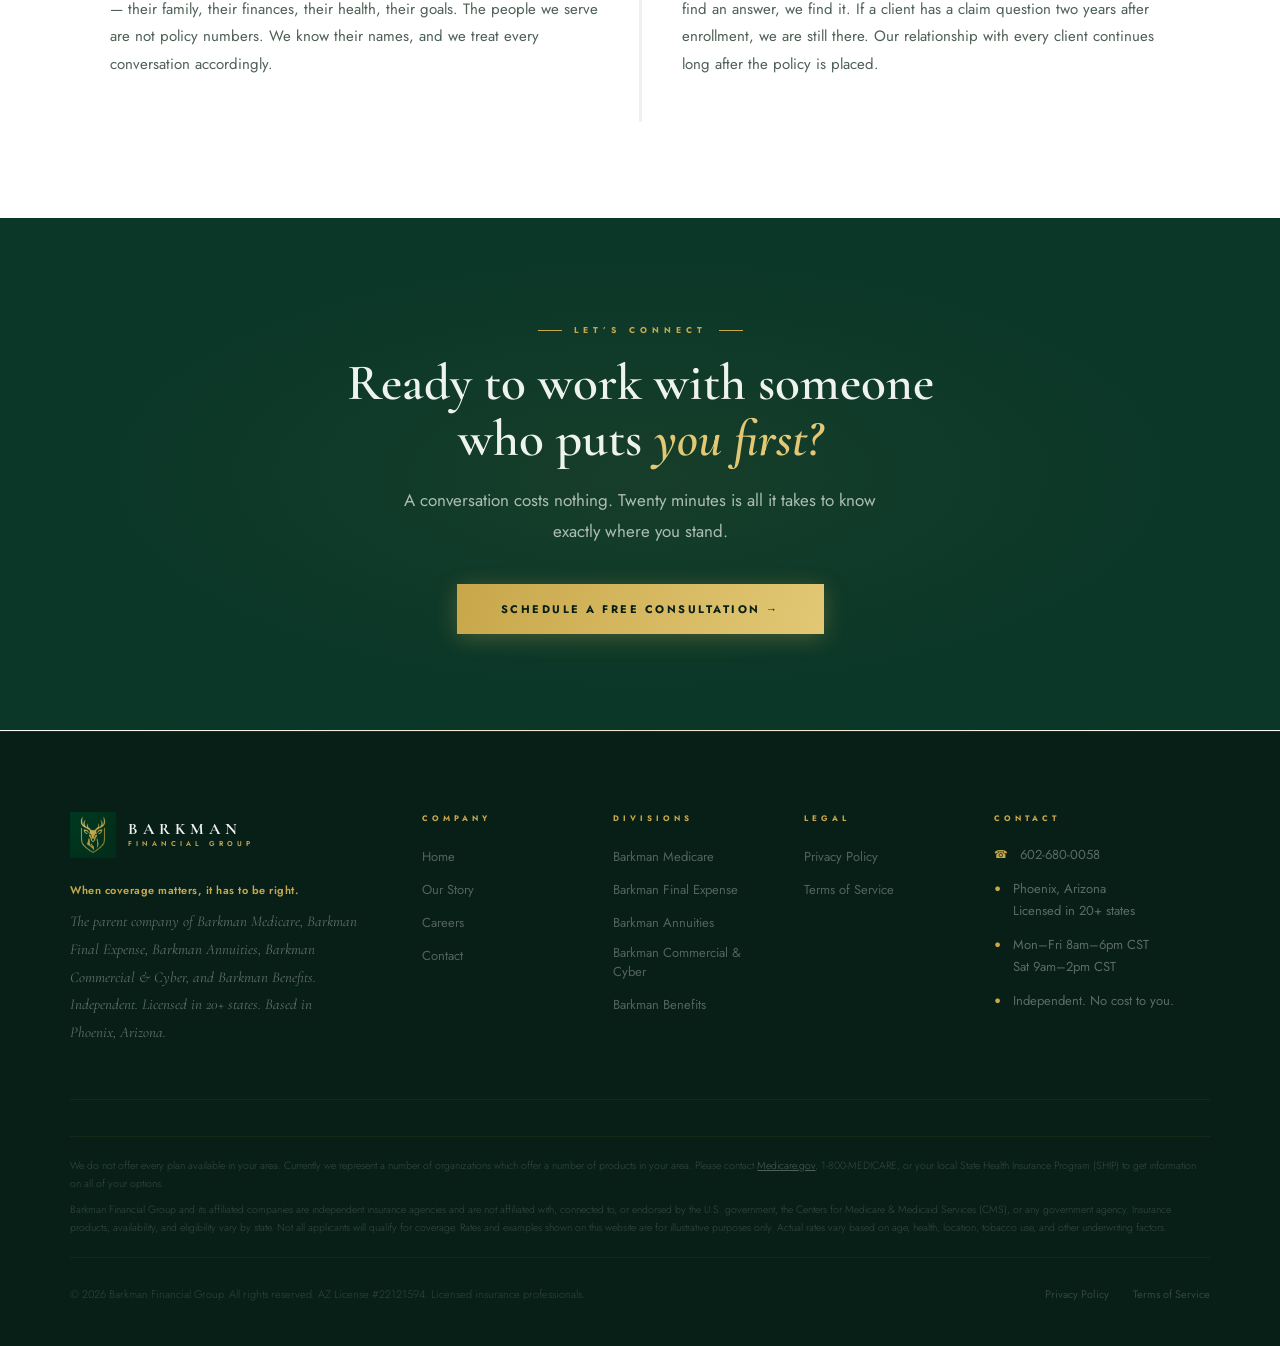
==== commit 27e59004: "Add files via upload" ====
--- a/about.html
+++ b/about.html
@@ -1,128 +1,298 @@
 <!DOCTYPE html>
-<html lang="en" id="pg-top">
+<html lang="en">
 <head>
 <meta charset="UTF-8">
 <meta name="viewport" content="width=device-width, initial-scale=1.0">
-<title>About — Barkman Financial Group</title>
-<meta name="description" content="The story behind Barkman Financial Group — founded on real care, built on integrity, serving families across 20+ states from Phoenix, Arizona.">
-<link rel="icon" type="image/png" href="BFG_LOGO.png">
-<link rel="stylesheet" href="css/shared.css">
+<title>Our Story — Barkman Financial Group</title>
+<meta name="description" content="The story behind Barkman Financial Group. Founded on real care, built on integrity. Phoenix, Arizona. Independent insurance holding company.">
+<link rel="icon" type="image/png" href="img/logo.png">
+<link rel="stylesheet" href="css/main.css">
 <style>
-.pg-hero{min-height:62vh;display:flex;align-items:flex-end;background:linear-gradient(rgba(4,9,6,.95),rgba(4,9,6,.95)),url('https://images.unsplash.com/photo-1560250097-0b93528c311a?w=1800&q=80')center/cover;padding:calc(var(--nav-h)+72px) var(--pad) 72px;position:relative;overflow:hidden}
-.pg-hero::before{content:'';position:absolute;inset:0;background:radial-gradient(ellipse at 18% 60%,rgba(12,59,46,.42)0%,transparent 54%)}
-.pg-hc{position:relative;z-index:1;max-width:700px}
-.story{background:var(--cream);padding:80px var(--pad);position:relative}
-.story::before{content:'';position:absolute;inset:0;pointer-events:none;background-image:url("data:image/svg+xml,%3Csvg xmlns='http://www.w3.org/2000/svg' width='400' height='400'%3E%3Cfilter id='t'%3E%3CfeTurbulence type='fractalNoise' baseFrequency='0.62' numOctaves='4' stitchTiles='stitch'/%3E%3CfeColorMatrix type='saturate' values='0.3'/%3E%3C/filter%3E%3Crect width='400' height='400' filter='url(%23t)' opacity='0.05'/%3E%3C/svg%3E")}
-.story-in{max-width:var(--max);margin:0 auto;display:grid;grid-template-columns:1fr 1fr;gap:80px;align-items:center;position:relative;z-index:1}
-.s-img{position:relative;height:500px;overflow:hidden}
-.s-img img{width:100%;height:100%;object-fit:cover;transition:transform 6s ease}
-.s-img:hover img{transform:scale(1.04)}
-.s-badge{position:absolute;bottom:-20px;right:-20px;background:var(--forest);border:1px solid rgba(201,168,76,.22);padding:22px 26px;text-align:center}
-.s-big{font-family:'Cormorant Garamond',serif;font-size:48px;font-weight:700;color:var(--gold);line-height:1}
-.s-sml{font-size:8.5px;letter-spacing:2.5px;text-transform:uppercase;color:var(--text-dim);display:block;margin-top:4px}
-.s-txt h2{font-family:'Cormorant Garamond',serif;font-size:clamp(26px,3vw,44px);font-weight:600;color:var(--text-dark);margin-bottom:18px;line-height:1.12}
-.s-txt h2 em{font-style:italic;color:var(--forest-lt)}
-.s-txt p{font-size:15.5px;line-height:1.85;color:var(--text-muted);font-weight:400;margin-bottom:16px}
-.founder-letter{background:var(--forest);padding:80px var(--pad);position:relative;overflow:hidden}
-.founder-letter::before{content:'';position:absolute;inset:0;background:radial-gradient(ellipse at 50% 50%,rgba(201,168,76,.06)0%,transparent 60%);pointer-events:none}
-.fl-in{max-width:860px;margin:0 auto;position:relative;z-index:1}
-.fl-quote{font-family:'Cormorant Garamond',serif;font-size:clamp(20px,2.5vw,28px);font-style:italic;line-height:1.75;color:rgba(236,242,238,.75);margin-bottom:32px}
-.fl-quote p{margin-bottom:20px}
-.fl-quote p:last-child{margin-bottom:0}
-.fl-sig{border-top:1px solid rgba(201,168,76,.15);padding-top:24px;display:flex;align-items:center;gap:20px}
-.fl-sig-line{width:48px;height:1px;background:var(--gold)}
-.fl-sig-name{font-family:'Cormorant Garamond',serif;font-size:20px;font-weight:600;color:var(--gold)}
-.fl-sig-title{font-size:10px;letter-spacing:2.5px;text-transform:uppercase;color:var(--text-dim);font-weight:600}
-.vals{background:var(--cream);padding:80px var(--pad);position:relative}
-.vals::before{content:'';position:absolute;inset:0;pointer-events:none;background-image:url("data:image/svg+xml,%3Csvg xmlns='http://www.w3.org/2000/svg' width='400' height='400'%3E%3Cfilter id='t'%3E%3CfeTurbulence type='fractalNoise' baseFrequency='0.62' numOctaves='4' stitchTiles='stitch'/%3E%3CfeColorMatrix type='saturate' values='0.3'/%3E%3C/filter%3E%3Crect width='400' height='400' filter='url(%23t)' opacity='0.05'/%3E%3C/svg%3E")}
-.vals-in{max-width:var(--max);margin:0 auto;position:relative;z-index:1}
-.vals-hd{text-align:center;margin-bottom:48px}
-.vals-grid{display:grid;grid-template-columns:repeat(2,1fr);gap:3px;background:rgba(12,59,46,.08)}
-.v-card{background:white;padding:40px 36px;transition:all .3s;cursor:default}
-.v-card:hover{background:var(--cream);transform:translateY(-3px);box-shadow:0 12px 40px rgba(12,59,46,.08)}
-.v-num{font-size:8.5px;letter-spacing:3px;text-transform:uppercase;color:var(--gold);font-weight:700;margin-bottom:13px}
-.v-title{font-family:'Cormorant Garamond',serif;font-size:24px;font-weight:600;color:var(--text-dark);margin-bottom:11px}
-.v-body{font-size:14px;line-height:1.8;color:var(--text-muted);font-weight:400}
-.about-cta{background:var(--forest);padding:80px var(--pad);text-align:center;position:relative;overflow:hidden}
-.about-cta::before{content:'';position:absolute;inset:0;background:radial-gradient(ellipse at 50% 50%,rgba(201,168,76,.07)0%,transparent 60%)}
-.ac-in{position:relative;z-index:1;max-width:580px;margin:0 auto}
-.ac-in h2{font-family:'Cormorant Garamond',serif;font-size:clamp(28px,3.2vw,46px);font-weight:600;color:var(--text-light);margin-bottom:14px;line-height:1.12}
-.ac-in h2 em{font-style:italic;color:var(--gold-lt)}
-.ac-in p{color:var(--text-dim);font-size:15.5px;font-weight:400;line-height:1.8;margin-bottom:32px}
-@media(max-width:900px){.story-in{grid-template-columns:1fr;gap:44px}.s-img{height:320px}.s-badge{display:none}.vals-grid{grid-template-columns:1fr}}
+.about-hero{position:relative;min-height:68vh;display:flex;align-items:flex-end;overflow:hidden;padding:calc(var(--nav-h)+88px) var(--pad) 80px}
+.about-hero-bg{position:absolute;inset:0;background:linear-gradient(rgba(3,8,5,.97),rgba(3,8,5,.97));z-index:0}
+.about-hero-inner{position:relative;z-index:1;max-width:760px}
+.story-section{padding:100px var(--pad);background:var(--cream)}
+.story-section::before{content:'';position:absolute;inset:0;pointer-events:none;background-image:url("data:image/svg+xml,%3Csvg xmlns='http://www.w3.org/2000/svg' width='500' height='500'%3E%3Cfilter id='t'%3E%3CfeTurbulence type='fractalNoise' baseFrequency='0.65' numOctaves='4' stitchTiles='stitch'/%3E%3CfeColorMatrix type='saturate' values='0.2'/%3E%3C/filter%3E%3Crect width='500' height='500' filter='url(%23t)' opacity='0.055'/%3E%3C/svg%3E")}
+.story-section{position:relative}
+.story-inner{max-width:var(--max);margin:0 auto;display:grid;grid-template-columns:1fr 1fr;gap:88px;align-items:start;position:relative;z-index:1}
+.story-img{position:relative}
+.story-img img{width:100%;height:560px;object-fit:cover}
+.story-caption{position:absolute;bottom:-18px;right:-18px;background:var(--forest);border:1px solid rgba(201,168,76,.18);padding:24px 28px;text-align:center}
+.sc-num{font-family:'Cormorant Garamond',serif;font-size:52px;font-weight:700;color:var(--gold);line-height:1;display:block}
+.sc-lbl{font-size:8px;letter-spacing:3px;text-transform:uppercase;color:rgba(238,243,239,.42);display:block;margin-top:5px}
+.story-body p{font-size:16px;line-height:1.88;color:var(--tx-muted);font-weight:400;margin-bottom:20px}
+.story-body p:last-child{margin-bottom:0}
+.founder-section{background:var(--forest);padding:96px var(--pad);position:relative;overflow:hidden}
+.founder-section::before{content:'';position:absolute;inset:0;background:radial-gradient(ellipse at 50% 50%,rgba(201,168,76,.05)0%,transparent 62%);pointer-events:none}
+.founder-inner{max-width:860px;margin:0 auto;position:relative;z-index:1}
+.founder-quote{font-family:'Cormorant Garamond',serif;font-size:clamp(19px,2.2vw,26px);font-style:italic;line-height:1.78;color:rgba(238,243,239,.72);margin-bottom:36px}
+.founder-quote p{margin-bottom:22px}
+.founder-quote p:last-child{margin-bottom:0}
+.founder-sig{border-top:1px solid rgba(201,168,76,.14);padding-top:26px;display:flex;align-items:center;gap:20px}
+.sig-line{width:44px;height:1px;background:var(--gold)}
+.sig-name{font-family:'Cormorant Garamond',serif;font-size:22px;font-weight:600;color:var(--gold)}
+.sig-title{font-size:9.5px;letter-spacing:3px;text-transform:uppercase;color:rgba(238,243,239,.35);font-weight:600}
+.values-section{background:white;padding:96px var(--pad)}
+.values-inner{max-width:var(--max);margin:0 auto}
+.values-grid{display:grid;grid-template-columns:repeat(2,1fr);gap:3px;background:rgba(12,59,46,.07);margin-top:52px}
+.value-card{background:white;padding:44px 40px;transition:all .3s var(--out);cursor:default}
+.value-card:hover{background:var(--cream);transform:translateY(-4px);box-shadow:0 16px 48px rgba(12,59,46,.09)}
+.vc-num{font-size:8px;letter-spacing:3.5px;text-transform:uppercase;color:var(--gold);font-weight:700;margin-bottom:14px}
+.vc-title{font-family:'Cormorant Garamond',serif;font-size:27px;font-weight:600;color:var(--tx-dark);margin-bottom:13px}
+.vc-body{font-size:15px;line-height:1.82;color:var(--tx-muted);font-weight:400}
+.about-cta{background:var(--forest);padding:96px var(--pad);text-align:center;position:relative;overflow:hidden}
+.about-cta::before{content:'';position:absolute;inset:0;background:radial-gradient(ellipse at 50% 50%,rgba(201,168,76,.06)0%,transparent 60%);pointer-events:none}
+.about-cta-inner{max-width:600px;margin:0 auto;position:relative;z-index:1}
+@media(max-width:960px){.story-inner{grid-template-columns:1fr;gap:52px}.story-img img{height:360px}.story-caption{display:none}.values-grid{grid-template-columns:1fr}}
 </style>
 </head>
-<body>
-<script src="js/layout.js"></script>
-
-<section class="pg-hero">
-  <div class="pg-hc">
-    <div class="lbl">Our Story</div>
-    <h1 class="display" style="font-size:clamp(38px,5.2vw,74px);">Built on real care.<br><em>Driven by principle.</em></h1>
-    <p class="body-t lt" style="margin-top:18px;max-width:520px;">Barkman Financial Group exists because families deserve honest guidance — not a sales pitch. That belief is not a marketing line. It is the foundation this company was built on.</p>
-  </div>
-</section>
-
-<section class="story">
-  <div class="story-in">
-    <div class="s-img r lft">
-      <img src="https://images.unsplash.com/photo-1600880292089-90a7e086ee0c?w=800&q=80&fit=crop" alt="Barkman Financial Group">
-      <div class="s-badge"><div class="s-big">20+</div><span class="s-sml">States Licensed</span></div>
-    </div>
-    <div class="r rgt">
-      <div class="lbl">Who We Are</div>
-      <h2>An independent brokerage that answers to <em>you</em></h2>
-      <p>Barkman Financial Group is an independent insurance brokerage based in Phoenix, Arizona. We are not tied to any single carrier, quota, or product line. We shop across our network of trusted carrier partners and find what genuinely fits — even when that means a less expensive option.</p>
-      <p>We specialize in Medicare, life insurance, annuities, final expense, and supplemental coverage for families and retirees across more than 20 states. These are significant decisions. We approach each one with the seriousness they deserve.</p>
-      <p>Our clients are not policy numbers. We know their names, their families, and their goals — and we stay connected long after enrollment.</p>
-      <div class="gold-bar"></div>
-      <a href="contact.html" class="btn btn-forest">Start a Conversation →</a>
-    </div>
-  </div>
-</section>
-
-<section class="founder-letter">
-  <div class="fl-in">
-    <div class="lbl r" style="justify-content:center;margin-bottom:32px;">From the Founder</div>
-    <div class="fl-quote r d2">
-      <p>I did not build Barkman Financial Group to have a company. I built it because I spent years as an EMT, as a caregiver, as a university counselor — sitting with people at the hardest moments of their lives. I have held the hands of people who had nothing. I have watched families scramble to bury someone they loved because nobody planned ahead.</p>
-      <p>That is why this company exists. Not to sell policies. To protect families. Those are not the same thing.</p>
-      <p>If a policy is not right for someone, we do not sell it. If it comes down to a commission or an elderly person being able to make ends meet, there is no decision to make. We build this business on what happens after the policy is sold — on whether the people we worked with are genuinely better protected. That is the standard.</p>
-    </div>
-    <div class="fl-sig r d3">
-      <div class="fl-sig-line"></div>
+<body id="top">
+
+<!-- This block is copy-pasted into every page. No JS injection. -->
+<div id="progress-bar" aria-hidden="true"></div>
+<div id="cur-dot"  aria-hidden="true"></div>
+<div id="cur-ring" aria-hidden="true"></div>
+<a href="#top" id="back-top" aria-label="Back to top">&#8593;</a>
+
+<!-- Mobile overlay — display:none until JS adds .open -->
+<div id="mob-overlay" class="mob-overlay" role="dialog" aria-label="Navigation" aria-modal="true">
+  <a href="index.html"    class="mob-link">Home</a>
+  <a href="about.html"    class="mob-link">About</a>
+  <div class="mob-rule"></div>
+  <a href="https://barkmanmedicare.com"     class="mob-link" target="_blank" rel="noopener">Medicare</a>
+  <a href="https://barkmanfinalexpense.com" class="mob-link" target="_blank" rel="noopener">Final Expense</a>
+  <a href="https://barkmanannuities.com"    class="mob-link" target="_blank" rel="noopener">Annuities</a>
+  <a href="https://barkmancommercial.com"   class="mob-link" target="_blank" rel="noopener">Commercial</a>
+  <a href="https://barkmanbenefits.com"     class="mob-link" target="_blank" rel="noopener">Benefits</a>
+  <div class="mob-rule"></div>
+  <a href="careers.html"  class="mob-link">Careers</a>
+  <a href="contact.html"  class="mob-link">Contact</a>
+  <div class="mob-rule"></div>
+  <a href="tel:6026800058" class="mob-phone">602&#8209;680&#8209;0058</a>
+  <div class="mob-cta">
+    <a href="contact.html" class="btn btn-primary">Get a Free Consultation <span class="btn-arrow">&#8594;</span></a>
+  </div>
+</div>
+
+<!-- Primary navigation -->
+<nav id="nav" aria-label="Main navigation">
+  <div class="nav-bg"></div>
+  <div class="nav-inner">
+
+    <a href="index.html" class="nav-logo" aria-label="Barkman Financial Group">
+      <div class="nav-logo-img"><img src="img/logo.png" alt="Barkman Financial Group crest" width="46" height="46" loading="eager"></div>
+      <div class="nav-logo-text">
+        <span class="nav-logo-name">BARKMAN</span>
+        <span class="nav-logo-sub">Financial Group</span>
+      </div>
+    </a>
+
+    <ul class="nav-links" role="list">
+      <li><a href="index.html"   class="nav-link">Home</a></li>
+      <li><a href="about.html"   class="nav-link">About</a></li>
+      <li>
+        <button class="nav-link" id="dd-toggle" type="button"
+          aria-haspopup="true" aria-expanded="false" aria-controls="dd-menu">
+          Divisions <span class="nav-chevron" aria-hidden="true">&#8250;</span>
+        </button>
+        <ul class="nav-dropdown" id="dd-menu" role="menu">
+          <li><a href="https://barkmanmedicare.com"     role="menuitem" target="_blank" rel="noopener">Barkman Medicare</a></li>
+          <li><a href="https://barkmanfinalexpense.com" role="menuitem" target="_blank" rel="noopener">Barkman Final Expense</a></li>
+          <li><a href="https://barkmanannuities.com"    role="menuitem" target="_blank" rel="noopener">Barkman Annuities</a></li>
+          <li><a href="https://barkmancommercial.com"   role="menuitem" target="_blank" rel="noopener">Barkman Commercial &amp; Cyber</a></li>
+          <li><a href="https://barkmanbenefits.com"     role="menuitem" target="_blank" rel="noopener">Barkman Benefits</a></li>
+        </ul>
+      </li>
+      <li><a href="careers.html" class="nav-link">Careers</a></li>
+      <li><a href="contact.html" class="nav-link">Contact</a></li>
+    </ul>
+
+    <div class="nav-actions">
+      <a href="tel:6026800058" class="nav-phone">602&#8209;680&#8209;0058</a>
+      <a href="contact.html" class="btn-nav">Get Covered</a>
+      <button class="nav-ham" id="nav-ham" type="button"
+        aria-label="Open navigation menu" aria-expanded="false" aria-controls="mob-overlay">
+        <span></span><span></span><span></span>
+      </button>
+    </div>
+
+  </div>
+</nav>
+
+<section class="about-hero">
+  <div class="about-hero-bg"></div>
+  <div class="about-hero-inner">
+    <div class="eyebrow reveal" style="color:var(--gold);">Our Story</div>
+    <h1 class="headline-xl reveal delay-1" style="margin-top:16px;">Built on care.<br><em>Driven by principle.</em></h1>
+    <p class="body-lg light reveal delay-2" style="max-width:560px;margin-top:20px;">Barkman Financial Group was not built to be a company. It was built because families deserve honest guidance &mdash; and because the people who founded it had seen firsthand what happens when they don&rsquo;t get it.</p>
+  </div>
+</section>
+
+<section class="story-section">
+  <div class="story-inner">
+    <div class="story-img reveal from-left">
+      <img src="https://images.unsplash.com/photo-1560250097-0b93528c311a?w=900&q=85&fit=crop" alt="Barkman Financial Group" loading="lazy">
+      <div class="story-caption">
+        <span class="sc-num">2026</span>
+        <span class="sc-lbl">Founded Phoenix, AZ</span>
+      </div>
+    </div>
+    <div class="story-body reveal from-right">
+      <div class="eyebrow" style="margin-bottom:16px;">Who We Are</div>
+      <h2 class="headline-lg" style="color:var(--tx-dark);margin-bottom:22px;">An independent brokerage that answers to <em>you</em></h2>
+      <p>Barkman Financial Group is an independent insurance holding company based in Phoenix, Arizona. We are not a captive agency. We are not tied to any single carrier, quota, or product line. We exist to help families, retirees, and businesses find the right coverage &mdash; and we define &ldquo;right&rdquo; by the client&rsquo;s needs, not by what pays us the most.</p>
+      <p>Through five specialized divisions &mdash; Medicare, Final Expense, Annuities, Commercial &amp; Cyber, and Benefits &mdash; we serve individuals and businesses across more than twenty states. Each division operates with focused expertise and its own dedicated team. All five are held to the same non-negotiable standard.</p>
+      <p>We shop our carrier network and recommend what genuinely fits &mdash; even when that means the simplest, least expensive option on the table. Our only obligation is to the people we serve.</p>
+      <span class="rule-gold" style="margin:28px 0;"></span>
+      <a href="contact.html" class="btn btn-outline" style="border-color:rgba(12,59,46,.3);color:var(--tx-dark);">Start a Conversation &#8594;</a>
+    </div>
+  </div>
+</section>
+
+<section class="founder-section">
+  <div class="founder-inner">
+    <div class="eyebrow reveal" style="justify-content:center;margin-bottom:36px;color:var(--gold);">From the Founder</div>
+    <div class="founder-quote reveal delay-1">
+      <p>I did not build Barkman Financial Group to have a company. I built it because I spent years as an EMT, as a caregiver, as a university counselor &mdash; sitting with people at the hardest moments of their lives. I have held the hands of people who had nothing. I have watched families scramble to cover funeral costs for someone they loved because nobody had planned ahead.</p>
+      <p>That is why this company exists. Not to sell policies. To protect families. Those are not the same thing, and most people in this industry have forgotten the difference.</p>
+      <p>If a policy is not right for someone, we do not sell it. If it comes down to a commission or a client&rsquo;s financial security, there is no decision to make. We build this business on what happens after the policy is placed &mdash; on whether the people we worked with are genuinely better protected. That is the only measure of success I care about.</p>
+    </div>
+    <div class="founder-sig reveal delay-2">
+      <div class="sig-line"></div>
       <div>
-        <div class="fl-sig-name">Barkman Financial Group</div>
-        <div class="fl-sig-title">Founded 2026 · Phoenix, Arizona</div>
-      </div>
-    </div>
-  </div>
-</section>
-
-<section class="vals">
-  <div class="vals-in">
-    <div class="vals-hd r">
-      <div class="lbl" style="justify-content:center;">Our Values</div>
-      <h2 class="h2 r d2" style="color:var(--text-dark);">The principles that <em>guide every decision</em></h2>
-    </div>
-    <div class="vals-grid">
-      <div class="v-card r"><div class="v-num">01 — Integrity</div><h3 class="v-title">We tell the truth</h3><p class="v-body">Even when it costs us. If a policy isn't right for someone, we say so. Our long-term reputation matters more than any single transaction.</p></div>
-      <div class="v-card r d2"><div class="v-num">02 — Independence</div><h3 class="v-title">We answer to clients</h3><p class="v-body">Because we work with multiple carriers, we can objectively compare and advocate for what genuinely serves each client — not what pays us the most.</p></div>
-      <div class="v-card r d3"><div class="v-num">03 — Care</div><h3 class="v-title">We actually listen</h3><p class="v-body">These are real people with real families. When someone tells us about their grandchildren or their late spouse, we listen — and we mean it.</p></div>
-      <div class="v-card r d4"><div class="v-num">04 — Commitment</div><h3 class="v-title">We follow through</h3><p class="v-body">If we say we'll call someone back, we call them back. If we tell a client we'll get them an answer, we get them an answer. Our word is our identity.</p></div>
+        <div class="sig-name">Barkman Financial Group</div>
+        <div class="sig-title">Founded 2026 &nbsp;&middot;&nbsp; Phoenix, Arizona</div>
+      </div>
+    </div>
+  </div>
+</section>
+
+<section class="values-section">
+  <div class="values-inner">
+    <div class="section-head center">
+      <div class="eyebrow reveal">Our Values</div>
+      <h2 class="headline-lg reveal delay-1" style="color:var(--tx-dark);margin-top:14px;">The principles that guide<br><em>every decision we make</em></h2>
+    </div>
+    <div class="values-grid">
+      <div class="value-card reveal">
+        <div class="vc-num">01 &mdash; Integrity</div>
+        <h3 class="vc-title">We tell the truth, always</h3>
+        <p class="vc-body">Even when it costs us. If a policy is not right for a client, we say so and we walk away. Our reputation is built on what happens after the sale &mdash; not on the sale itself. Every advisor in this organization is held to that standard without exception.</p>
+      </div>
+      <div class="value-card reveal delay-1">
+        <div class="vc-num">02 &mdash; Independence</div>
+        <h3 class="vc-title">We answer to clients, not carriers</h3>
+        <p class="vc-body">Because we work with multiple carriers, we can compare objectively and advocate genuinely. No quota, no preferred carrier, no production bonus influences a recommendation. What we suggest is based entirely on what fits the person in front of us.</p>
+      </div>
+      <div class="value-card reveal delay-2">
+        <div class="vc-num">03 &mdash; Care</div>
+        <h3 class="vc-title">We actually listen</h3>
+        <p class="vc-body">Before we mention a single product, we understand the person&rsquo;s situation &mdash; their family, their finances, their health, their goals. The people we serve are not policy numbers. We know their names, and we treat every conversation accordingly.</p>
+      </div>
+      <div class="value-card reveal delay-3">
+        <div class="vc-num">04 &mdash; Commitment</div>
+        <h3 class="vc-title">Our word is our identity</h3>
+        <p class="vc-body">If we say we will call someone back, we call them back. If we say we will find an answer, we find it. If a client has a claim question two years after enrollment, we are still there. Our relationship with every client continues long after the policy is placed.</p>
+      </div>
     </div>
   </div>
 </section>
 
 <section class="about-cta">
-  <div class="ac-in">
-    <div class="lbl r" style="justify-content:center;">Let's Connect</div>
-    <h2 class="r d2">Ready to work with someone who puts <em>you first?</em></h2>
-    <p class="r d3">A conversation costs nothing. A consultation takes 20 minutes. You'll leave knowing exactly where you stand — with zero pressure to do anything else.</p>
-    <a href="contact.html" class="btn btn-gold btn-arrow r d4" style="padding:15px 40px;font-size:11px;">Schedule a Free Consultation →</a>
-  </div>
-</section>
-
-<script src="js/shared.js"></script>
+  <div class="about-cta-inner">
+    <div class="eyebrow reveal" style="justify-content:center;margin-bottom:20px;">Let&rsquo;s Connect</div>
+    <h2 class="headline-lg light reveal delay-1">Ready to work with someone who puts <em>you first?</em></h2>
+    <p class="body-lg light reveal delay-2" style="margin:18px auto 36px;max-width:480px;">A conversation costs nothing. Twenty minutes is all it takes to know exactly where you stand.</p>
+    <a href="contact.html" class="btn btn-primary reveal delay-3" style="padding:17px 44px;font-size:11px;">Schedule a Free Consultation &#8594;</a>
+  </div>
+</section>
+
+<!-- Footer hardcoded — copy-pasted into every page -->
+<div class="divider"></div>
+<footer class="site-footer">
+  <div class="footer-inner">
+    <div class="footer-top">
+
+      <div class="footer-brand">
+        <a href="index.html" class="footer-brand-logo" aria-label="Barkman Financial Group">
+          <div class="footer-brand-img"><img src="img/logo.png" alt="Barkman Financial Group" width="46" height="46" loading="lazy"></div>
+          <div class="nav-logo-text">
+            <span class="nav-logo-name">BARKMAN</span>
+            <span class="nav-logo-sub">Financial Group</span>
+          </div>
+        </a>
+        <p class="footer-brand-tagline">
+          <strong>When coverage matters, it has to be right.</strong>
+          The parent company of Barkman Medicare, Barkman Final Expense, Barkman Annuities, Barkman Commercial &amp; Cyber, and Barkman Benefits. Independent. Licensed in 20+ states. Based in Phoenix, Arizona.
+        </p>
+      </div>
+
+      <div class="footer-col">
+        <div class="footer-col-head">Company</div>
+        <ul>
+          <li><a href="index.html">Home</a></li>
+          <li><a href="about.html">Our Story</a></li>
+          <li><a href="careers.html">Careers</a></li>
+          <li><a href="contact.html">Contact</a></li>
+        </ul>
+      </div>
+
+      <div class="footer-col">
+        <div class="footer-col-head">Divisions</div>
+        <ul>
+          <li><a href="https://barkmanmedicare.com"     target="_blank" rel="noopener">Barkman Medicare</a></li>
+          <li><a href="https://barkmanfinalexpense.com" target="_blank" rel="noopener">Barkman Final Expense</a></li>
+          <li><a href="https://barkmanannuities.com"    target="_blank" rel="noopener">Barkman Annuities</a></li>
+          <li><a href="https://barkmancommercial.com"   target="_blank" rel="noopener">Barkman Commercial &amp; Cyber</a></li>
+          <li><a href="https://barkmanbenefits.com"     target="_blank" rel="noopener">Barkman Benefits</a></li>
+        </ul>
+      </div>
+
+      <div class="footer-col">
+        <div class="footer-col-head">Legal</div>
+        <ul>
+          <li><a href="privacy.html">Privacy Policy</a></li>
+          <li><a href="terms.html">Terms of Service</a></li>
+        </ul>
+      </div>
+
+      <div class="footer-col">
+        <div class="footer-col-head">Contact</div>
+        <div class="footer-contact-row">
+          <i class="footer-contact-icon">&#9742;</i>
+          <span class="footer-contact-text"><a href="tel:6026800058">602&#8209;680&#8209;0058</a></span>
+        </div>
+        <div class="footer-contact-row">
+          <i class="footer-contact-icon">&#9679;</i>
+          <span class="footer-contact-text">Phoenix, Arizona<br>Licensed in 20+ states</span>
+        </div>
+        <div class="footer-contact-row">
+          <i class="footer-contact-icon">&#9679;</i>
+          <span class="footer-contact-text">Mon&#8211;Fri 8am&#8211;6pm CST<br>Sat 9am&#8211;2pm CST</span>
+        </div>
+        <div class="footer-contact-row">
+          <i class="footer-contact-icon">&#9679;</i>
+          <span class="footer-contact-text">Independent. No cost to you.</span>
+        </div>
+      </div>
+
+    </div>
+
+    <div class="footer-compliance">
+      <p>We do not offer every plan available in your area. Currently we represent a number of organizations which offer a number of products in your area. Please contact <a href="https://www.medicare.gov" target="_blank" rel="noopener">Medicare.gov</a>, 1&#8209;800&#8209;MEDICARE, or your local State Health Insurance Program (SHIP) to get information on all of your options.</p>
+      <p>Barkman Financial Group and its affiliated companies are independent insurance agencies and are not affiliated with, connected to, or endorsed by the U.S. government, the Centers for Medicare &amp; Medicaid Services (CMS), or any government agency. Insurance products, availability, and eligibility vary by state. Not all applicants will qualify for coverage. Rates and examples shown on this website are for illustrative purposes only. Actual rates vary based on age, health, location, tobacco use, and other underwriting factors.</p>
+    </div>
+
+    <div class="footer-bottom">
+      <p class="footer-copy">&copy; 2026 Barkman Financial Group. All rights reserved. AZ License #22121594. Licensed insurance professionals.</p>
+      <div class="footer-legal">
+        <a href="privacy.html">Privacy Policy</a>
+        <a href="terms.html">Terms of Service</a>
+      </div>
+    </div>
+
+  </div>
+</footer>
+<script src="js/main.js"></script>
 </body>
 </html>
--- a/css/main.css
+++ b/css/main.css
@@ -0,0 +1,562 @@
+/* ============================================================
+   BARKMAN FINANCIAL GROUP — MASTER CSS
+   barkmanfinancialgroup.com
+   Phoenix, Arizona · AZ License #22121594
+
+   Design System:
+   - Forest green, gold, textured cream
+   - Cormorant Garamond (headings) + Jost (body)
+   - All nav and footer hardcoded in HTML — no JS injection
+   - No emojis anywhere in this stylesheet
+   - Dropdown: display:none closed, .open class shows it
+     click-only via shared.js, never auto-open
+============================================================ */
+
+@import url('https://fonts.googleapis.com/css2?family=Cormorant+Garamond:ital,wght@0,300;0,400;0,600;0,700;1,300;1,400;1,600;1,700&family=Jost:wght@300;400;500;600;700&display=swap');
+
+*, *::before, *::after { box-sizing: border-box; margin: 0; padding: 0; }
+html { scroll-behavior: smooth; -webkit-text-size-adjust: 100%; font-size: 16px; }
+img  { max-width: 100%; display: block; }
+a    { color: inherit; }
+
+/* ── TOKENS ── */
+:root {
+  --forest:       #0B3728;
+  --forest-deep:  #071F17;
+  --forest-mid:   #124438;
+  --forest-lt:    #1A5C45;
+  --gold:         #C9A84C;
+  --gold-lt:      #E2C875;
+  --gold-dk:      #967A30;
+  --gold-pale:    #F5ECD8;
+  --cream:        #F4EDE0;
+  --cream-mid:    #ECE3D2;
+  --cream-dk:     #E2D6C0;
+  --warm-white:   #FAFAF6;
+  --obsidian:     #05100A;
+
+  /* Text — high contrast throughout */
+  --tx-dark:      #141C16;
+  --tx-body:      #2A3830;
+  --tx-muted:     #4E6055;
+  --tx-light:     #EEF3EF;
+  --tx-dim:       rgba(238,243,239,0.70);
+  --tx-xdim:      rgba(238,243,239,0.42);
+
+  --nav-h:        80px;
+  --max:          1400px;
+  --pad:          clamp(24px, 5.5vw, 80px);
+  --ease:         cubic-bezier(0.25, 0.46, 0.45, 0.94);
+  --out:          cubic-bezier(0.16, 1, 0.3, 1);
+  --spring:       cubic-bezier(0.34, 1.56, 0.64, 1);
+}
+
+/* ── BASE ── */
+body {
+  font-family: 'Jost', sans-serif;
+  background: var(--warm-white);
+  color: var(--tx-body);
+  overflow-x: hidden;
+  -webkit-font-smoothing: antialiased;
+  -moz-osx-font-smoothing: grayscale;
+  cursor: none;
+}
+@media (hover: none), (pointer: coarse) { body { cursor: auto; } }
+
+/* ── GRAIN ── */
+body::after {
+  content: ''; position: fixed; inset: 0; z-index: 9000;
+  pointer-events: none; opacity: 1;
+  background-image: url("data:image/svg+xml,%3Csvg xmlns='http://www.w3.org/2000/svg' width='300' height='300'%3E%3Cfilter id='n'%3E%3CfeTurbulence type='fractalNoise' baseFrequency='0.75' numOctaves='4' stitchTiles='stitch'/%3E%3C/filter%3E%3Crect width='300' height='300' filter='url(%23n)' opacity='0.022'/%3E%3C/svg%3E");
+}
+
+/* ── TEXTURE CLASSES ── */
+.tex {
+  background-color: var(--cream);
+  background-image: url("data:image/svg+xml,%3Csvg xmlns='http://www.w3.org/2000/svg' width='500' height='500'%3E%3Cfilter id='t'%3E%3CfeTurbulence type='fractalNoise' baseFrequency='0.65' numOctaves='4' stitchTiles='stitch'/%3E%3CfeColorMatrix type='saturate' values='0.2'/%3E%3C/filter%3E%3Crect width='500' height='500' filter='url(%23t)' opacity='0.055'/%3E%3C/svg%3E");
+}
+.tex-dk {
+  background-color: var(--cream-mid);
+  background-image: url("data:image/svg+xml,%3Csvg xmlns='http://www.w3.org/2000/svg' width='500' height='500'%3E%3Cfilter id='t'%3E%3CfeTurbulence type='fractalNoise' baseFrequency='0.65' numOctaves='4' stitchTiles='stitch'/%3E%3CfeColorMatrix type='saturate' values='0.2'/%3E%3C/filter%3E%3Crect width='500' height='500' filter='url(%23t)' opacity='0.055'/%3E%3C/svg%3E");
+}
+
+/* ── SCROLL PROGRESS ── */
+#progress-bar {
+  position: fixed; top: 0; left: 0; width: 0; height: 2px;
+  background: linear-gradient(90deg, var(--gold-dk), var(--gold), var(--gold-lt));
+  z-index: 9999; pointer-events: none; transition: width .08s linear;
+}
+
+/* ── CURSOR ── */
+#cur-dot, #cur-ring {
+  position: fixed; border-radius: 50%;
+  pointer-events: none; z-index: 9998; transform: translate(-50%,-50%);
+}
+#cur-dot  { width: 5px; height: 5px; background: var(--gold); }
+#cur-ring {
+  width: 34px; height: 34px;
+  border: 1px solid rgba(201,168,76,0.5);
+  transition: width .35s var(--out), height .35s var(--out),
+              border-color .2s, background .2s, opacity .2s;
+}
+#cur-ring.hover  { width: 56px; height: 56px; border-color: var(--gold); background: rgba(201,168,76,0.06); }
+#cur-ring.press  { width: 20px; height: 20px; background: rgba(201,168,76,0.18); }
+@media (hover:none),(pointer:coarse) { #cur-dot,#cur-ring { display:none; } }
+
+/* ================================================================
+   NAVIGATION — hardcoded in every HTML file, never injected
+================================================================ */
+#nav {
+  position: fixed; top: 0; left: 0; width: 100%;
+  height: var(--nav-h); z-index: 1000;
+}
+.nav-bg {
+  position: absolute; inset: 0;
+  background: transparent;
+  border-bottom: 1px solid transparent;
+  transition: background .5s var(--ease), border-color .5s, box-shadow .5s;
+  pointer-events: none;
+}
+/* Desktop: solid after scroll */
+#nav.scrolled .nav-bg {
+  background: rgba(7, 31, 23, 0.97);
+  backdrop-filter: blur(24px) saturate(180%);
+  -webkit-backdrop-filter: blur(24px) saturate(180%);
+  border-bottom-color: rgba(201,168,76,0.14);
+  box-shadow: 0 1px 40px rgba(0,0,0,0.5);
+}
+/* Mobile: ALWAYS solid — prevents anything bleeding through transparent bg */
+@media (max-width: 900px) {
+  .nav-bg {
+    background: rgba(7, 31, 23, 0.98) !important;
+    border-bottom-color: rgba(201,168,76,0.12) !important;
+    box-shadow: 0 1px 32px rgba(0,0,0,0.45) !important;
+  }
+}
+
+.nav-inner {
+  position: relative; z-index: 1;
+  max-width: var(--max); margin: 0 auto;
+  height: 100%; padding: 0 var(--pad);
+  display: flex; align-items: center; justify-content: space-between;
+}
+
+/* Logo */
+.nav-logo { display: flex; align-items: center; gap: 12px; text-decoration: none; flex-shrink: 0; }
+.nav-logo-img { width: 46px; height: 46px; flex-shrink: 0; transition: transform .6s var(--spring); }
+.nav-logo-img img { width: 100%; height: 100%; object-fit: contain; }
+.nav-logo:hover .nav-logo-img { transform: rotate(6deg) scale(1.08); }
+.nav-logo-text { line-height: 1.1; }
+.nav-logo-name { display: block; font-family: 'Cormorant Garamond', serif; font-size: 16px; font-weight: 700; letter-spacing: 5px; text-transform: uppercase; color: var(--tx-light); }
+.nav-logo-sub  { display: block; font-size: 7px; letter-spacing: 4px; text-transform: uppercase; color: var(--gold); font-weight: 600; margin-top: 3px; }
+
+/* Nav links */
+.nav-links { display: flex; align-items: center; list-style: none; }
+.nav-links > li { position: relative; }
+.nav-link {
+  display: inline-flex; align-items: center; gap: 5px;
+  padding: 10px 14px; font-family: 'Jost', sans-serif;
+  font-size: 10px; font-weight: 600; letter-spacing: 2.5px;
+  text-transform: uppercase; color: rgba(238,243,239,0.55);
+  text-decoration: none; background: none; border: none;
+  cursor: pointer; white-space: nowrap; position: relative;
+  transition: color .22s;
+}
+.nav-link::after {
+  content: ''; position: absolute; bottom: 6px; left: 14px; right: 14px;
+  height: 1px; background: var(--gold);
+  transform: scaleX(0); transform-origin: left center;
+  transition: transform .3s var(--out);
+}
+.nav-link:hover, .nav-link.active { color: var(--tx-light); }
+.nav-link:hover::after, .nav-link.active::after { transform: scaleX(1); }
+.nav-chevron { font-size: 8px; transition: transform .25s var(--ease); display: inline-block; }
+.nav-link[aria-expanded="true"] .nav-chevron { transform: rotate(90deg); }
+
+/* ── DROPDOWN ──
+   RULE: display:none is the only closed state.
+   .open class is added/removed exclusively by JS on click.
+   No :hover. No visibility tricks. No opacity transitions.
+   When closed this element does not exist in the layout.
+*/
+.nav-dropdown {
+  display: none;
+  position: absolute;
+  top: calc(100% + 8px);
+  left: 50%;
+  transform: translateX(-50%);
+  min-width: 240px;
+  background: rgba(5, 25, 17, 0.99);
+  border: 1px solid rgba(201,168,76,0.18);
+  border-top: 2px solid var(--gold);
+  padding: 10px 0;
+  list-style: none;
+  box-shadow: 0 28px 72px rgba(0,0,0,0.8);
+  z-index: 9997;
+}
+.nav-dropdown.open {
+  display: block;
+  animation: dd-in .16s var(--ease) both;
+}
+@keyframes dd-in {
+  from { opacity: 0; transform: translateX(-50%) translateY(8px); }
+  to   { opacity: 1; transform: translateX(-50%) translateY(0); }
+}
+.nav-dropdown a {
+  display: block; padding: 13px 26px;
+  font-size: 10px; font-weight: 600; letter-spacing: 2px;
+  text-transform: uppercase; color: rgba(238,243,239,0.50);
+  text-decoration: none;
+  transition: color .15s, padding-left .2s var(--out), background .15s;
+}
+.nav-dropdown a:hover {
+  color: var(--gold-lt);
+  padding-left: 34px;
+  background: rgba(201,168,76,0.06);
+}
+.nav-dropdown-div { height: 1px; background: rgba(201,168,76,0.1); margin: 6px 0; }
+
+/* Nav actions */
+.nav-actions { display: flex; align-items: center; gap: 14px; flex-shrink: 0; }
+.nav-phone {
+  color: var(--gold); font-size: 13px; font-weight: 600;
+  letter-spacing: 0.5px; text-decoration: none;
+  transition: color .2s; white-space: nowrap;
+}
+.nav-phone:hover { color: var(--gold-lt); }
+.btn-nav {
+  font-family: 'Jost', sans-serif; font-size: 9.5px; font-weight: 700;
+  letter-spacing: 2px; text-transform: uppercase;
+  background: linear-gradient(110deg, var(--gold-dk), var(--gold) 55%, var(--gold-lt));
+  background-size: 200% 100%; background-position: 100%;
+  color: var(--forest-deep); padding: 11px 22px;
+  border: none; cursor: pointer; text-decoration: none;
+  transition: background-position .4s var(--ease), transform .25s var(--out), box-shadow .25s;
+  box-shadow: 0 3px 18px rgba(201,168,76,0.28);
+}
+.btn-nav:hover { background-position: 0; transform: translateY(-2px); box-shadow: 0 8px 32px rgba(201,168,76,0.42); }
+
+/* Hamburger */
+.nav-ham {
+  display: none; flex-direction: column; gap: 5px;
+  background: none; border: none; cursor: pointer; padding: 5px; flex-shrink: 0;
+}
+.nav-ham span { display: block; height: 1.5px; background: var(--gold); transition: all .35s var(--out); transform-origin: center; }
+.nav-ham span:nth-child(1) { width: 22px; }
+.nav-ham span:nth-child(2) { width: 14px; margin-left: 8px; }
+.nav-ham span:nth-child(3) { width: 22px; }
+.nav-ham.open span:nth-child(1) { transform: rotate(45deg) translateY(4.5px); width: 22px; }
+.nav-ham.open span:nth-child(2) { opacity: 0; width: 0; }
+.nav-ham.open span:nth-child(3) { transform: rotate(-45deg) translateY(-4.5px); }
+
+/* ── MOBILE OVERLAY NAV ── */
+.mob-overlay {
+  display: none;
+  position: fixed; inset: 0; z-index: 980;
+  background: var(--forest-deep);
+  flex-direction: column; align-items: center; justify-content: center;
+  gap: 0; overflow-y: auto; padding: 80px 24px 48px;
+}
+.mob-overlay.open {
+  display: flex;
+  animation: mob-in .3s var(--ease) both;
+}
+@keyframes mob-in { from { opacity: 0; } to { opacity: 1; } }
+.mob-link {
+  font-family: 'Cormorant Garamond', serif;
+  font-size: clamp(28px, 6vw, 48px); font-weight: 600;
+  color: rgba(238,243,239,0.38); text-decoration: none;
+  letter-spacing: 2px; padding: 8px 0;
+  transition: color .2s, transform .2s;
+}
+.mob-link:hover { color: var(--gold); transform: translateX(8px); }
+.mob-overlay.open .mob-link {
+  animation: mob-link-in .45s var(--out) both;
+}
+.mob-overlay.open .mob-link:nth-child(1){animation-delay:.04s}
+.mob-overlay.open .mob-link:nth-child(2){animation-delay:.08s}
+.mob-overlay.open .mob-link:nth-child(3){animation-delay:.12s}
+.mob-overlay.open .mob-link:nth-child(4){animation-delay:.16s}
+.mob-overlay.open .mob-link:nth-child(5){animation-delay:.20s}
+.mob-overlay.open .mob-link:nth-child(6){animation-delay:.24s}
+.mob-overlay.open .mob-link:nth-child(7){animation-delay:.28s}
+.mob-overlay.open .mob-link:nth-child(8){animation-delay:.32s}
+.mob-overlay.open .mob-link:nth-child(9){animation-delay:.36s}
+@keyframes mob-link-in { from{opacity:0;transform:translateY(14px)} to{opacity:1;transform:none} }
+.mob-rule { width: 36px; height: 1px; background: rgba(201,168,76,0.22); margin: 14px 0; }
+.mob-phone {
+  color: var(--gold); font-size: clamp(20px, 4vw, 28px);
+  font-weight: 600; text-decoration: none; margin-top: 4px;
+  animation: mob-link-in .45s .40s var(--out) both;
+}
+.mob-cta { margin-top: 20px; animation: mob-link-in .45s .45s var(--out) both; }
+
+/* ================================================================
+   BUTTONS
+================================================================ */
+.btn {
+  display: inline-flex; align-items: center; gap: 10px;
+  font-family: 'Jost', sans-serif; font-weight: 700;
+  font-size: 10px; letter-spacing: 2.5px; text-transform: uppercase;
+  text-decoration: none; border: none; cursor: pointer;
+  position: relative; overflow: hidden;
+  transition: transform .3s var(--out), box-shadow .3s var(--out), background-position .4s var(--ease);
+}
+.btn .btn-arrow { transition: transform .3s var(--out); display: inline-block; }
+.btn:hover .btn-arrow { transform: translateX(5px); }
+
+.btn-primary {
+  background: linear-gradient(110deg, var(--gold-dk), var(--gold) 55%, var(--gold-lt));
+  background-size: 220% 100%; background-position: 100%;
+  color: var(--forest-deep); padding: 16px 40px;
+  box-shadow: 0 4px 22px rgba(201,168,76,0.3);
+}
+.btn-primary:hover { background-position: 0; transform: translateY(-3px); box-shadow: 0 14px 44px rgba(201,168,76,0.44); }
+
+.btn-outline {
+  background: transparent;
+  border: 1.5px solid rgba(201,168,76,0.38);
+  color: var(--tx-light); padding: 15px 38px;
+}
+.btn-outline:hover { border-color: var(--gold); background: rgba(201,168,76,0.07); transform: translateY(-3px); color: var(--gold-lt); }
+
+.btn-ghost {
+  background: transparent;
+  border: 1.5px solid rgba(238,243,239,0.18);
+  color: var(--tx-dim); padding: 13px 30px;
+}
+.btn-ghost:hover { border-color: rgba(238,243,239,0.38); color: var(--tx-light); transform: translateY(-2px); }
+
+/* ================================================================
+   TYPOGRAPHY
+================================================================ */
+.eyebrow {
+  display: inline-flex; align-items: center; gap: 12px;
+  font-size: 8.5px; font-weight: 700; letter-spacing: 5px;
+  text-transform: uppercase; color: var(--gold);
+}
+.eyebrow::before, .eyebrow::after { content: ''; flex-shrink: 0; width: 24px; height: 1px; background: currentColor; }
+
+.headline-xl {
+  font-family: 'Cormorant Garamond', serif;
+  font-size: clamp(44px, 6vw, 92px);
+  font-weight: 700; line-height: 1.03; color: var(--tx-light);
+  letter-spacing: -0.5px;
+}
+.headline-xl em { font-style: italic; color: var(--gold-lt); }
+
+.headline-lg {
+  font-family: 'Cormorant Garamond', serif;
+  font-size: clamp(32px, 4vw, 62px);
+  font-weight: 600; line-height: 1.08; color: var(--tx-dark);
+}
+.headline-lg em { font-style: italic; color: var(--forest-lt); }
+.headline-lg.light { color: var(--tx-light); }
+.headline-lg.light em { color: var(--gold-lt); }
+
+.headline-md {
+  font-family: 'Cormorant Garamond', serif;
+  font-size: clamp(22px, 2.8vw, 38px);
+  font-weight: 600; line-height: 1.15; color: var(--tx-dark);
+}
+
+.body-lg { font-size: 17px; line-height: 1.85; color: var(--tx-muted); font-weight: 400; }
+.body-lg.light { color: var(--tx-dim); }
+.body-md { font-size: 15px; line-height: 1.82; color: var(--tx-muted); font-weight: 400; }
+.body-md.light { color: var(--tx-dim); }
+.body-sm { font-size: 13px; line-height: 1.75; color: var(--tx-muted); font-weight: 400; }
+
+.rule-gold { width: 52px; height: 2px; background: linear-gradient(90deg, var(--gold-dk), var(--gold)); display: block; }
+.divider   { height: 1px; background: linear-gradient(90deg, transparent, rgba(201,168,76,0.25), transparent); }
+
+/* ================================================================
+   SCROLL REVEALS
+================================================================ */
+.reveal { opacity: 0; transform: translateY(28px); transition: opacity .95s var(--out), transform .95s var(--out); }
+.reveal.from-left  { transform: translateX(-20px); }
+.reveal.from-right { transform: translateX(20px); }
+.reveal.scale-in   { transform: scale(0.95); }
+.reveal.visible    { opacity: 1; transform: none; }
+.delay-1 { transition-delay: .08s; }
+.delay-2 { transition-delay: .17s; }
+.delay-3 { transition-delay: .27s; }
+.delay-4 { transition-delay: .38s; }
+.delay-5 { transition-delay: .50s; }
+.delay-6 { transition-delay: .64s; }
+
+/* ================================================================
+   BACK TO TOP
+================================================================ */
+#back-top {
+  position: fixed; bottom: 32px; right: 32px; z-index: 500;
+  width: 48px; height: 48px; border-radius: 50%;
+  background: var(--forest-mid); border: 1px solid rgba(201,168,76,0.28);
+  display: flex; align-items: center; justify-content: center;
+  color: var(--gold); font-size: 18px; text-decoration: none;
+  opacity: 0; pointer-events: none; transform: translateY(10px);
+  transition: opacity .3s, transform .3s var(--out), background .2s, border-color .2s;
+  box-shadow: 0 4px 20px rgba(0,0,0,0.35);
+}
+#back-top.visible { opacity: 1; pointer-events: all; transform: translateY(0); }
+#back-top:hover { background: var(--forest-lt); border-color: var(--gold); transform: translateY(-3px); }
+
+/* ================================================================
+   FOOTER — hardcoded in every HTML file
+================================================================ */
+.site-footer {
+  background: var(--forest-deep);
+  border-top: 1px solid rgba(201,168,76,0.1);
+  padding: 80px var(--pad) 44px;
+}
+.footer-inner { max-width: var(--max); margin: 0 auto; }
+.footer-top {
+  display: grid;
+  grid-template-columns: 2.2fr 1fr 1fr 1fr 1.6fr;
+  gap: 56px;
+  padding-bottom: 52px;
+  border-bottom: 1px solid rgba(201,168,76,0.08);
+  margin-bottom: 36px;
+}
+.footer-brand-logo { display: inline-flex; align-items: center; gap: 12px; text-decoration: none; margin-bottom: 22px; }
+.footer-brand-img  { width: 46px; height: 46px; flex-shrink: 0; }
+.footer-brand-img img { width: 100%; height: 100%; object-fit: contain; }
+.footer-brand-tagline {
+  font-family: 'Cormorant Garamond', serif;
+  font-size: 15px; font-style: italic; line-height: 1.85;
+  color: rgba(238,243,239,0.38); max-width: 290px;
+}
+.footer-brand-tagline strong {
+  display: block; font-family: 'Jost', sans-serif; font-style: normal;
+  font-size: 11px; font-weight: 600; color: var(--gold); letter-spacing: 0.5px; margin-bottom: 8px;
+}
+.footer-col-head {
+  font-size: 8px; letter-spacing: 4px; text-transform: uppercase;
+  color: var(--gold); font-weight: 700; margin-bottom: 20px;
+}
+.footer-col ul { list-style: none; }
+.footer-col li { margin-bottom: 10px; }
+.footer-col a {
+  color: rgba(238,243,239,0.32); font-size: 13px; font-weight: 400;
+  text-decoration: none; transition: color .18s, padding-left .22s var(--out);
+  display: inline-block;
+}
+.footer-col a:hover { color: var(--gold-lt); padding-left: 5px; }
+.footer-contact-row { display: flex; gap: 12px; align-items: flex-start; margin-bottom: 13px; }
+.footer-contact-icon { color: var(--gold); font-size: 11px; flex-shrink: 0; margin-top: 2px; font-style: normal; }
+.footer-contact-text { color: rgba(238,243,239,0.36); font-size: 13px; font-weight: 400; line-height: 1.65; }
+.footer-contact-text a { color: inherit; text-decoration: none; transition: color .18s; }
+.footer-contact-text a:hover { color: var(--gold-lt); }
+
+.footer-compliance {
+  border-top: 1px solid rgba(201,168,76,0.07);
+  border-bottom: 1px solid rgba(201,168,76,0.07);
+  padding: 20px 0; margin-bottom: 28px;
+}
+.footer-compliance p {
+  font-size: 10.5px; color: rgba(238,243,239,0.2);
+  line-height: 1.72; margin-bottom: 8px; font-weight: 300;
+}
+.footer-compliance p:last-child { margin-bottom: 0; }
+.footer-compliance a { color: rgba(238,243,239,0.3); text-decoration: underline; }
+.footer-compliance a:hover { color: var(--gold); }
+
+.footer-bottom { display: flex; align-items: center; justify-content: space-between; flex-wrap: wrap; gap: 16px; }
+.footer-copy { font-size: 11px; color: rgba(238,243,239,0.18); font-weight: 300; }
+.footer-legal { display: flex; gap: 24px; }
+.footer-legal a { font-size: 11px; color: rgba(238,243,239,0.18); text-decoration: none; transition: color .18s; }
+.footer-legal a:hover { color: var(--gold); }
+
+/* ================================================================
+   PAGE HERO (inner pages)
+================================================================ */
+.page-hero {
+  position: relative; overflow: hidden;
+  min-height: 62vh; display: flex; align-items: flex-end;
+  padding: calc(var(--nav-h) + 80px) var(--pad) 80px;
+}
+.page-hero-bg {
+  position: absolute; inset: -8% 0;
+  background: linear-gradient(rgba(5,16,10,0.96), rgba(5,16,10,0.96));
+  background-attachment: fixed;
+}
+.page-hero-inner { position: relative; z-index: 1; max-width: var(--max); margin: 0 auto; width: 100%; }
+
+/* ================================================================
+   SECTIONS — shared layout helpers
+================================================================ */
+.section { padding: 96px var(--pad); }
+.section-sm { padding: 64px var(--pad); }
+.section-inner { max-width: var(--max); margin: 0 auto; }
+.section-head { margin-bottom: 56px; }
+.section-head.center { text-align: center; }
+.section-head.center .eyebrow { justify-content: center; }
+.section-head.center .body-lg { max-width: 580px; margin: 16px auto 0; }
+
+/* Grid layouts */
+.grid-2 { display: grid; grid-template-columns: 1fr 1fr; gap: 56px; align-items: center; }
+.grid-3 { display: grid; grid-template-columns: repeat(3,1fr); gap: 3px; background: rgba(12,59,46,0.08); }
+.grid-4 { display: grid; grid-template-columns: repeat(4,1fr); gap: 3px; background: rgba(12,59,46,0.08); }
+.grid-5 { display: grid; grid-template-columns: repeat(5,1fr); gap: 3px; }
+
+/* Cards */
+.card-white { background: white; padding: 40px 34px; transition: transform .35s var(--out), box-shadow .35s var(--out); cursor: default; position: relative; overflow: hidden; }
+.card-white::before { content: ''; position: absolute; top: 0; left: 0; right: 0; height: 3px; background: linear-gradient(90deg, var(--gold-dk), var(--gold)); transform: scaleX(0); transform-origin: left; transition: transform .35s var(--out); }
+.card-white:hover { transform: translateY(-5px); box-shadow: 0 18px 52px rgba(12,59,46,0.1); }
+.card-white:hover::before { transform: scaleX(1); }
+
+.card-forest { background: var(--forest-mid); padding: 40px 32px; transition: background .3s; cursor: default; }
+.card-forest:hover { background: var(--forest-lt); }
+
+/* Stats */
+.stat-block { text-align: center; padding: 32px 16px; cursor: default; transition: background .25s; }
+.stat-block:hover { background: rgba(12,59,46,0.04); }
+.stat-number { font-family: 'Cormorant Garamond', serif; font-size: 56px; font-weight: 700; color: var(--forest); line-height: 1; display: block; }
+.stat-label  { font-size: 9.5px; letter-spacing: 2.5px; text-transform: uppercase; color: var(--tx-muted); margin-top: 6px; font-weight: 600; display: block; }
+
+/* FAQ */
+.faq-wrap { border-top: 1px solid rgba(0,0,0,0.07); }
+.faq-item { border-bottom: 1px solid rgba(0,0,0,0.07); }
+.faq-question { display: flex; justify-content: space-between; align-items: center; gap: 20px; padding: 22px 0; cursor: pointer; background: none; border: none; width: 100%; text-align: left; }
+.faq-q-text { font-family: 'Jost', sans-serif; font-size: 16px; font-weight: 500; color: var(--tx-dark); line-height: 1.5; transition: color .18s; }
+.faq-question:hover .faq-q-text { color: var(--forest); }
+.faq-icon { width: 30px; height: 30px; flex-shrink: 0; border: 1px solid rgba(0,0,0,0.12); border-radius: 50%; display: flex; align-items: center; justify-content: center; font-size: 16px; color: var(--gold); transition: all .25s; }
+.faq-item.open .faq-icon { transform: rotate(45deg); border-color: var(--gold); }
+.faq-answer { overflow: hidden; max-height: 0; transition: max-height .45s var(--ease); }
+.faq-answer-inner { padding-bottom: 22px; font-size: 15px; line-height: 1.88; color: var(--tx-muted); font-weight: 400; }
+.faq-item.open .faq-answer { max-height: 600px; }
+/* Dark FAQ */
+.faq-item.dk .faq-item { border-color: rgba(201,168,76,0.12); }
+.faq-wrap.dark .faq-item { border-bottom-color: rgba(201,168,76,0.12); }
+.faq-wrap.dark .faq-item:first-child { border-top: 1px solid rgba(201,168,76,0.12); }
+.faq-wrap.dark .faq-q-text { color: var(--tx-light); }
+.faq-wrap.dark .faq-question:hover .faq-q-text { color: var(--gold-lt); }
+.faq-wrap.dark .faq-icon { border-color: rgba(201,168,76,0.3); }
+.faq-wrap.dark .faq-answer-inner { color: var(--tx-dim); }
+
+/* ================================================================
+   RESPONSIVE
+================================================================ */
+@media (max-width: 1100px) {
+  .footer-top { grid-template-columns: 1fr 1fr 1fr; gap: 36px; }
+  .footer-brand { grid-column: 1 / -1; }
+  .grid-2 { gap: 40px; }
+}
+@media (max-width: 900px) {
+  .nav-links, .nav-phone { display: none; }
+  .nav-ham { display: flex; }
+  :root { --pad: clamp(20px, 6vw, 48px); }
+  .grid-2 { grid-template-columns: 1fr; }
+  .grid-3 { grid-template-columns: 1fr; background: none; gap: 16px; }
+  .grid-4 { grid-template-columns: 1fr 1fr; }
+  .section { padding: 72px var(--pad); }
+  .site-footer { padding: 60px var(--pad) 36px; }
+}
+@media (max-width: 640px) {
+  .footer-top { grid-template-columns: 1fr 1fr; gap: 28px; }
+  .footer-bottom { flex-direction: column; align-items: flex-start; }
+  .grid-4 { grid-template-columns: 1fr; }
+  .headline-xl { font-size: clamp(36px, 10vw, 56px); }
+}
+@media (max-width: 420px) {
+  .footer-top { grid-template-columns: 1fr; }
+}
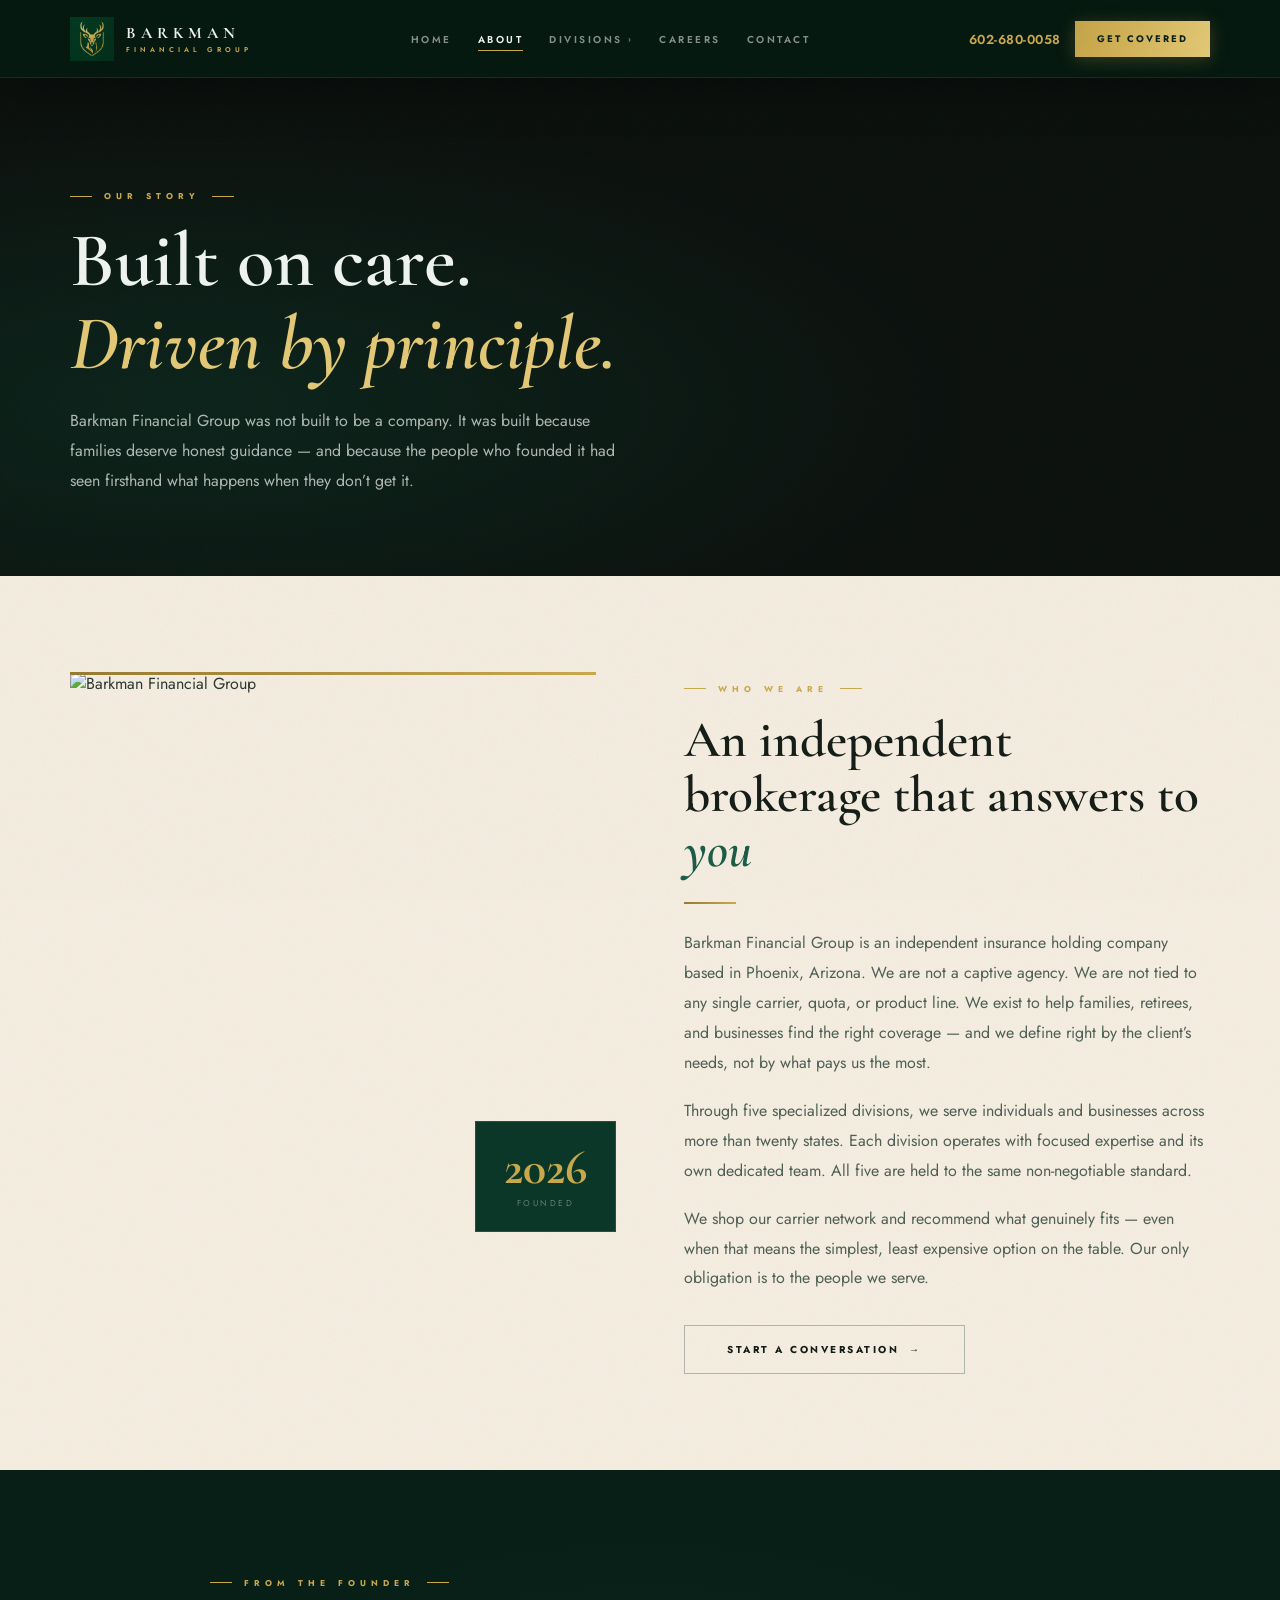
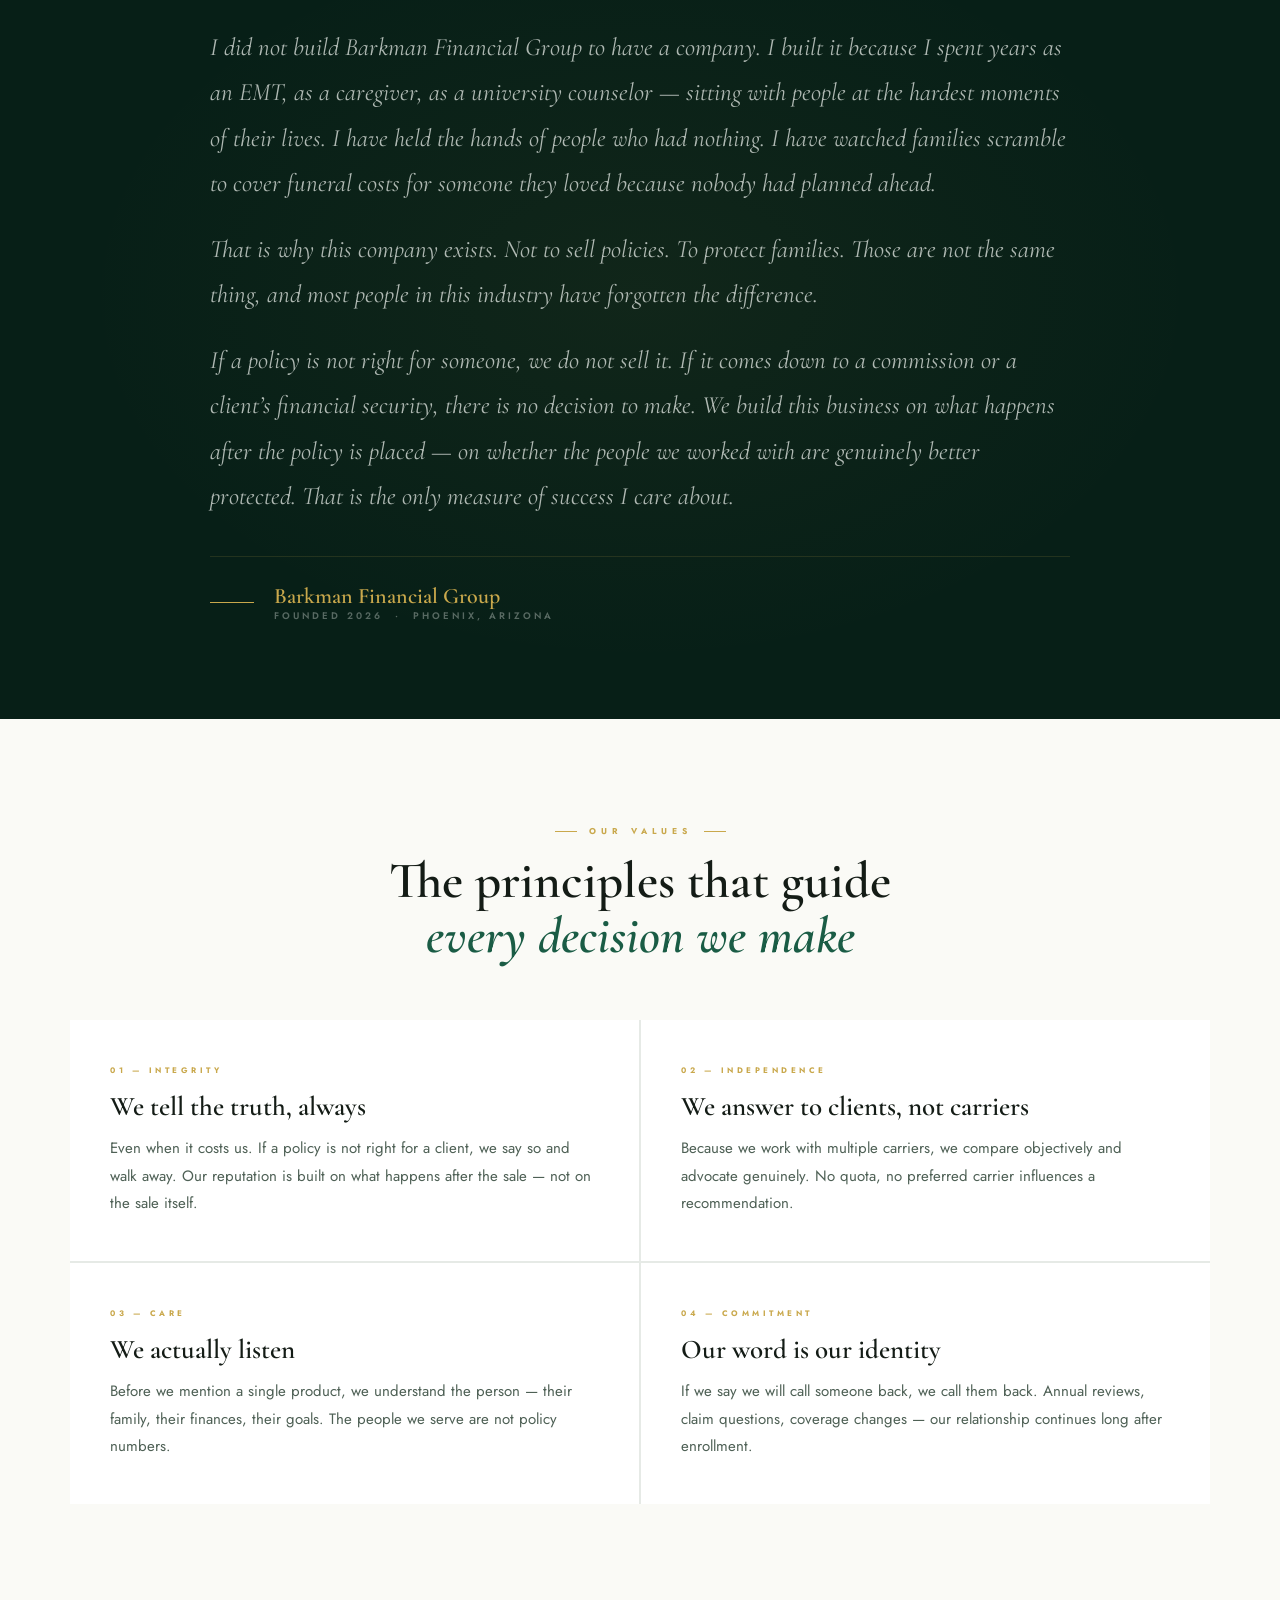
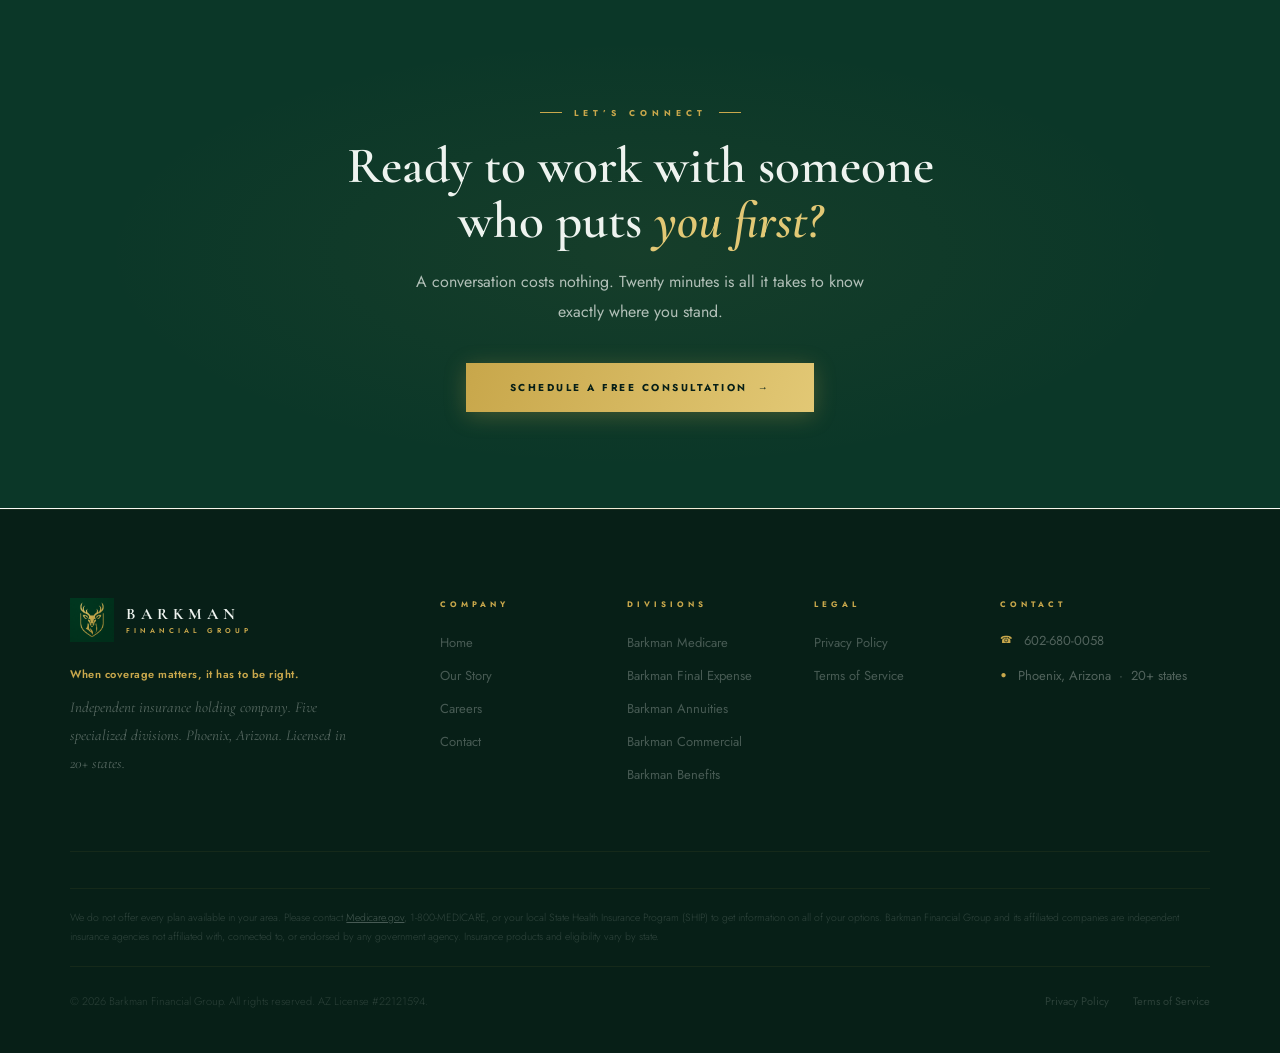
==== commit bbff94b7: "Add files via upload" ====
--- a/about.html
+++ b/about.html
@@ -3,296 +3,285 @@
 <head>
 <meta charset="UTF-8">
 <meta name="viewport" content="width=device-width, initial-scale=1.0">
-<title>Our Story — Barkman Financial Group</title>
-<meta name="description" content="The story behind Barkman Financial Group. Founded on real care, built on integrity. Phoenix, Arizona. Independent insurance holding company.">
+<title>Our Story &mdash; Barkman Financial Group</title>
+<meta name="description" content="The story behind Barkman Financial Group. Founded on real care, built on integrity. Phoenix, Arizona.">
 <link rel="icon" type="image/png" href="img/logo.png">
-<link rel="stylesheet" href="css/main.css">
+<link rel="preconnect" href="https://fonts.googleapis.com">
+<link rel="preconnect" href="https://fonts.gstatic.com" crossorigin>
+<link href="https://fonts.googleapis.com/css2?family=Cormorant+Garamond:ital,wght@0,400;0,600;0,700;1,400;1,600;1,700&family=Jost:wght@300;400;500;600;700&display=swap" rel="stylesheet">
 <style>
-.about-hero{position:relative;min-height:68vh;display:flex;align-items:flex-end;overflow:hidden;padding:calc(var(--nav-h)+88px) var(--pad) 80px}
-.about-hero-bg{position:absolute;inset:0;background:linear-gradient(rgba(3,8,5,.97),rgba(3,8,5,.97));z-index:0}
-.about-hero-inner{position:relative;z-index:1;max-width:760px}
-.story-section{padding:100px var(--pad);background:var(--cream)}
-.story-section::before{content:'';position:absolute;inset:0;pointer-events:none;background-image:url("data:image/svg+xml,%3Csvg xmlns='http://www.w3.org/2000/svg' width='500' height='500'%3E%3Cfilter id='t'%3E%3CfeTurbulence type='fractalNoise' baseFrequency='0.65' numOctaves='4' stitchTiles='stitch'/%3E%3CfeColorMatrix type='saturate' values='0.2'/%3E%3C/filter%3E%3Crect width='500' height='500' filter='url(%23t)' opacity='0.055'/%3E%3C/svg%3E")}
-.story-section{position:relative}
-.story-inner{max-width:var(--max);margin:0 auto;display:grid;grid-template-columns:1fr 1fr;gap:88px;align-items:start;position:relative;z-index:1}
-.story-img{position:relative}
-.story-img img{width:100%;height:560px;object-fit:cover}
-.story-caption{position:absolute;bottom:-18px;right:-18px;background:var(--forest);border:1px solid rgba(201,168,76,.18);padding:24px 28px;text-align:center}
-.sc-num{font-family:'Cormorant Garamond',serif;font-size:52px;font-weight:700;color:var(--gold);line-height:1;display:block}
-.sc-lbl{font-size:8px;letter-spacing:3px;text-transform:uppercase;color:rgba(238,243,239,.42);display:block;margin-top:5px}
-.story-body p{font-size:16px;line-height:1.88;color:var(--tx-muted);font-weight:400;margin-bottom:20px}
-.story-body p:last-child{margin-bottom:0}
-.founder-section{background:var(--forest);padding:96px var(--pad);position:relative;overflow:hidden}
-.founder-section::before{content:'';position:absolute;inset:0;background:radial-gradient(ellipse at 50% 50%,rgba(201,168,76,.05)0%,transparent 62%);pointer-events:none}
+*,*::before,*::after{box-sizing:border-box;margin:0;padding:0}
+html{scroll-behavior:smooth;font-size:16px;-webkit-text-size-adjust:100%}
+body{font-family:'Jost',sans-serif;background:#FAFAF6;color:#2A3830;overflow-x:hidden;-webkit-font-smoothing:antialiased}
+img{max-width:100%;display:block}
+a{color:inherit;text-decoration:none}
+button{font-family:inherit;cursor:pointer}
+:root{--forest:#0B3728;--forest-d:#071F17;--forest-m:#124438;--forest-l:#1A5C45;--gold:#C9A84C;--gold-l:#E2C875;--gold-d:#967A30;--cream:#F5EDE0;--cream-m:#EDE3CF;--white:#FAFAF6;--tx-dk:#141C16;--tx-bd:#2A3830;--tx-mt:#4E6055;--tx-lt:#EEF3EF;--tx-dm:rgba(238,243,239,0.72);--nav-h:78px;--max:1380px;--pad:clamp(22px,5.5vw,80px)}
+body::after{content:'';position:fixed;inset:0;z-index:9000;pointer-events:none;background-image:url("data:image/svg+xml,%3Csvg xmlns='http://www.w3.org/2000/svg' width='300' height='300'%3E%3Cfilter id='n'%3E%3CfeTurbulence type='fractalNoise' baseFrequency='0.75' numOctaves='4' stitchTiles='stitch'/%3E%3C/filter%3E%3Crect width='300' height='300' filter='url(%23n)' opacity='0.022'/%3E%3C/svg%3E")}
+#pb{position:fixed;top:0;left:0;height:2px;width:0;background:linear-gradient(90deg,var(--gold-d),var(--gold),var(--gold-l));z-index:9999;pointer-events:none}
+#nav{position:fixed;top:0;left:0;width:100%;height:var(--nav-h);z-index:1000}
+#nav-bg{position:absolute;inset:0;pointer-events:none;background:rgba(5,24,15,0.97);border-bottom:1px solid rgba(201,168,76,0.12);box-shadow:0 2px 48px rgba(0,0,0,0.55)}
+.nav-wrap{position:relative;z-index:1;max-width:var(--max);margin:0 auto;height:100%;padding:0 var(--pad);display:flex;align-items:center;justify-content:space-between;gap:20px}
+.logo{display:flex;align-items:center;gap:12px;flex-shrink:0}
+.logo img{width:44px;height:44px;object-fit:contain;transition:transform .5s cubic-bezier(0.34,1.56,0.64,1)}
+.logo:hover img{transform:rotate(8deg) scale(1.1)}
+.logo-t .ln{display:block;font-family:'Cormorant Garamond',serif;font-size:16px;font-weight:700;letter-spacing:5px;text-transform:uppercase;color:var(--tx-lt)}
+.logo-t .ls{display:block;font-size:7px;letter-spacing:4px;text-transform:uppercase;color:var(--gold);font-weight:600;margin-top:2px}
+.nav-links{display:flex;align-items:center;list-style:none}
+.nav-links li{position:relative}
+.nl,.nl-btn{display:inline-flex;align-items:center;gap:5px;padding:10px 13px;font-size:10px;font-weight:600;letter-spacing:2.5px;text-transform:uppercase;color:rgba(238,243,239,0.55);background:none;border:none;cursor:pointer;white-space:nowrap;position:relative;transition:color .2s}
+.nl::after,.nl-btn::after{content:'';position:absolute;bottom:6px;left:13px;right:13px;height:1px;background:var(--gold);transform:scaleX(0);transform-origin:left;transition:transform .28s cubic-bezier(0.16,1,0.3,1)}
+.nl:hover,.nl-btn:hover,.nl.on,.nl-btn.on{color:var(--tx-lt)}
+.nl:hover::after,.nl-btn:hover::after,.nl.on::after,.nl-btn.on::after{transform:scaleX(1)}
+.chev{font-size:8px;display:inline-block;transition:transform .22s}
+.nl-btn[aria-expanded="true"] .chev{transform:rotate(90deg)}
+.dd{display:none;position:absolute;top:calc(100% + 8px);left:50%;transform:translateX(-50%);min-width:248px;list-style:none;background:rgba(3,14,9,0.99);border:1px solid rgba(201,168,76,0.16);border-top:2px solid var(--gold);padding:10px 0;box-shadow:0 28px 80px rgba(0,0,0,0.9);z-index:9997}
+.dd.open{display:block;animation:ddopen .15s ease both}
+@keyframes ddopen{from{opacity:0;transform:translateX(-50%) translateY(8px)}to{opacity:1;transform:translateX(-50%) translateY(0)}}
+.dd a{display:block;padding:13px 26px;font-size:10px;font-weight:600;letter-spacing:2px;text-transform:uppercase;color:rgba(238,243,239,0.48);transition:color .15s,padding-left .18s,background .15s}
+.dd a:hover{color:var(--gold-l);padding-left:34px;background:rgba(201,168,76,0.06)}
+.nav-r{display:flex;align-items:center;gap:14px;flex-shrink:0}
+.nav-tel{color:var(--gold);font-size:13px;font-weight:600;letter-spacing:.5px;white-space:nowrap;transition:color .2s}
+.nav-tel:hover{color:var(--gold-l)}
+.nav-cta{font-size:9.5px;font-weight:700;letter-spacing:2px;text-transform:uppercase;background:linear-gradient(110deg,var(--gold-d),var(--gold) 55%,var(--gold-l));background-size:200% 100%;background-position:100%;color:var(--forest-d);padding:11px 22px;border:none;transition:background-position .4s,transform .25s,box-shadow .25s;box-shadow:0 3px 18px rgba(201,168,76,0.25)}
+.nav-cta:hover{background-position:0;transform:translateY(-2px);box-shadow:0 8px 28px rgba(201,168,76,0.4)}
+.ham{display:none;flex-direction:column;gap:5px;background:none;border:none;padding:5px;flex-shrink:0}
+.ham span{display:block;height:1.5px;background:var(--gold);transition:all .35s cubic-bezier(0.16,1,0.3,1);transform-origin:center}
+.ham span:nth-child(1){width:22px}.ham span:nth-child(2){width:14px;margin-left:8px}.ham span:nth-child(3){width:22px}
+.ham.open span:nth-child(1){transform:rotate(45deg) translateY(4.5px);width:22px}.ham.open span:nth-child(2){opacity:0;width:0}.ham.open span:nth-child(3){transform:rotate(-45deg) translateY(-4.5px)}
+.mnav{display:none;position:fixed;inset:0;z-index:980;background:var(--forest-d);flex-direction:column;align-items:center;justify-content:center;padding:80px 24px 40px;overflow-y:auto}
+.mnav.open{display:flex;animation:mopen .3s ease both}
+@keyframes mopen{from{opacity:0}to{opacity:1}}
+.ml{font-family:'Cormorant Garamond',serif;font-size:clamp(28px,6vw,46px);font-weight:600;color:rgba(238,243,239,0.35);letter-spacing:2px;padding:7px 0;transition:color .2s,transform .2s}
+.ml:hover{color:var(--gold);transform:translateX(8px)}
+.mnav.open .ml{animation:mlin .45s cubic-bezier(0.16,1,0.3,1) both}
+.mnav.open .ml:nth-child(1){animation-delay:.04s}.mnav.open .ml:nth-child(2){animation-delay:.08s}.mnav.open .ml:nth-child(3){animation-delay:.12s}.mnav.open .ml:nth-child(4){animation-delay:.16s}.mnav.open .ml:nth-child(5){animation-delay:.20s}.mnav.open .ml:nth-child(6){animation-delay:.24s}.mnav.open .ml:nth-child(7){animation-delay:.28s}.mnav.open .ml:nth-child(8){animation-delay:.32s}.mnav.open .ml:nth-child(9){animation-delay:.36s}
+@keyframes mlin{from{opacity:0;transform:translateY(14px)}to{opacity:1;transform:none}}
+.mrule{width:36px;height:1px;background:rgba(201,168,76,0.18);margin:12px 0}
+.mtel{color:var(--gold);font-size:clamp(18px,4vw,26px);font-weight:600;margin-top:6px;animation:mlin .45s .40s cubic-bezier(0.16,1,0.3,1) both}
+.mcta{margin-top:20px;animation:mlin .45s .45s cubic-bezier(0.16,1,0.3,1) both}
+.btn{display:inline-flex;align-items:center;gap:10px;font-family:'Jost',sans-serif;font-weight:700;font-size:10px;letter-spacing:2.5px;text-transform:uppercase;border:none;cursor:pointer;transition:transform .3s cubic-bezier(0.16,1,0.3,1),box-shadow .3s,background-position .4s}
+.ba{display:inline-block;transition:transform .3s cubic-bezier(0.16,1,0.3,1)}.btn:hover .ba{transform:translateX(5px)}
+.btn-g{background:linear-gradient(110deg,var(--gold-d),var(--gold) 55%,var(--gold-l));background-size:220% 100%;background-position:100%;color:var(--forest-d);padding:17px 44px;box-shadow:0 4px 22px rgba(201,168,76,0.28)}
+.btn-g:hover{background-position:0;transform:translateY(-3px);box-shadow:0 14px 48px rgba(201,168,76,0.44)}
+.btn-o{background:transparent;border:1.5px solid rgba(201,168,76,0.38);color:var(--tx-lt);padding:16px 42px}
+.btn-o:hover{border-color:var(--gold);background:rgba(201,168,76,0.07);transform:translateY(-3px);color:var(--gold-l)}
+.eyebrow{display:inline-flex;align-items:center;gap:12px;font-size:8.5px;font-weight:700;letter-spacing:5px;text-transform:uppercase;color:var(--gold)}
+.eyebrow::before,.eyebrow::after{content:'';flex-shrink:0;width:22px;height:1px;background:currentColor}
+.st{font-family:'Cormorant Garamond',serif;font-size:clamp(30px,4vw,58px);font-weight:600;line-height:1.08;color:var(--tx-dk)}
+.st em{font-style:italic;color:var(--forest-l)}
+.st.lt{color:var(--tx-lt)}.st.lt em{color:var(--gold-l)}
+.sb{font-size:16px;line-height:1.87;color:var(--tx-mt);font-weight:400}
+.sb.lt{color:var(--tx-dm)}
+.gbar{display:block;width:52px;height:2px;background:linear-gradient(90deg,var(--gold-d),var(--gold));margin:24px 0}
+.divider{height:1px;background:linear-gradient(90deg,transparent,rgba(201,168,76,0.2),transparent)}
+#btt{position:fixed;bottom:30px;right:30px;z-index:500;width:46px;height:46px;border-radius:50%;background:var(--forest-m);border:1px solid rgba(201,168,76,0.25);display:flex;align-items:center;justify-content:center;color:var(--gold);font-size:17px;opacity:0;pointer-events:none;transform:translateY(10px);transition:opacity .3s,transform .3s,background .2s;box-shadow:0 4px 20px rgba(0,0,0,0.3)}
+#btt.vis{opacity:1;pointer-events:all;transform:none}
+#btt:hover{background:var(--forest-l);border-color:var(--gold);transform:translateY(-3px)}
+.r{opacity:0;transform:translateY(26px);transition:opacity .95s cubic-bezier(0.16,1,0.3,1),transform .95s cubic-bezier(0.16,1,0.3,1)}
+.r.rl{transform:translateX(-20px)}.r.rr{transform:translateX(20px)}
+.r.visible{opacity:1;transform:none}
+.d1{transition-delay:.08s}.d2{transition-delay:.17s}.d3{transition-delay:.27s}.d4{transition-delay:.38s}
+footer{background:var(--forest-d);border-top:1px solid rgba(201,168,76,0.08);padding:88px var(--pad) 44px}
+.ft{max-width:var(--max);margin:0 auto}
+.ft-top{display:grid;grid-template-columns:2.4fr 1fr 1fr 1fr 1.6fr;gap:56px;padding-bottom:56px;border-bottom:1px solid rgba(201,168,76,0.07);margin-bottom:36px}
+.ft-logo-wrap{display:inline-flex;align-items:center;gap:12px;margin-bottom:22px}
+.ft-logo-wrap img{width:44px;height:44px;object-fit:contain}
+.ft-tag{font-family:'Cormorant Garamond',serif;font-size:15px;font-style:italic;line-height:1.88;color:rgba(238,243,239,0.35);max-width:280px}
+.ft-tag strong{display:block;font-family:'Jost',sans-serif;font-style:normal;font-size:11px;font-weight:600;color:var(--gold);letter-spacing:.5px;margin-bottom:8px}
+.ft-col-h{font-size:8px;letter-spacing:4px;text-transform:uppercase;color:var(--gold);font-weight:700;margin-bottom:20px}
+.ft-col ul{list-style:none}.ft-col li{margin-bottom:10px}
+.ft-col a{color:rgba(238,243,239,0.28);font-size:13px;font-weight:400;transition:color .18s,padding-left .2s;display:inline-block}
+.ft-col a:hover{color:var(--gold-l);padding-left:5px}
+.ft-row{display:flex;gap:12px;align-items:flex-start;margin-bottom:13px}
+.ft-ico{color:var(--gold);font-size:10px;flex-shrink:0;margin-top:2px;font-style:normal}
+.ft-txt{color:rgba(238,243,239,0.32);font-size:13px;line-height:1.65}
+.ft-txt a{color:inherit;transition:color .18s}.ft-txt a:hover{color:var(--gold-l)}
+.ft-comp{border-top:1px solid rgba(201,168,76,0.07);border-bottom:1px solid rgba(201,168,76,0.07);padding:20px 0;margin-bottom:26px}
+.ft-comp p{font-size:10.5px;color:rgba(238,243,239,0.18);line-height:1.75;margin-bottom:8px;font-weight:300}
+.ft-comp p:last-child{margin-bottom:0}
+.ft-comp a{color:rgba(238,243,239,0.28);text-decoration:underline}.ft-comp a:hover{color:var(--gold)}
+.ft-bot{display:flex;align-items:center;justify-content:space-between;flex-wrap:wrap;gap:14px}
+.ft-copy{font-size:11px;color:rgba(238,243,239,0.16);font-weight:300}
+.ft-legal{display:flex;gap:24px}
+.ft-legal a{font-size:11px;color:rgba(238,243,239,0.16);transition:color .18s}.ft-legal a:hover{color:var(--gold)}
+/* PAGE HERO */
+.pg-hero{position:relative;min-height:64vh;display:flex;align-items:flex-end;padding:calc(var(--nav-h) + 80px) var(--pad) 80px;background:linear-gradient(rgba(3,8,5,0.97),rgba(3,8,5,0.97))}
+.pg-hero::before{content:'';position:absolute;inset:0;background:radial-gradient(ellipse at 15% 70%,rgba(11,55,40,0.5) 0%,transparent 52%);pointer-events:none}
+.pg-hero-inner{position:relative;z-index:1;max-width:var(--max);margin:0 auto;width:100%}
+/* ABOUT CONTENT */
+.about-sec{padding:96px var(--pad)}
+.about-inner{max-width:var(--max);margin:0 auto;display:grid;grid-template-columns:1fr 1fr;gap:88px;align-items:start}
+.about-img{position:relative}
+.about-img img{width:100%;height:540px;object-fit:cover}
+.about-img::before{content:'';position:absolute;top:0;left:0;right:0;height:3px;background:linear-gradient(90deg,var(--gold-d),var(--gold));z-index:1}
+.about-badge{position:absolute;bottom:-20px;right:-20px;background:var(--forest);border:1px solid rgba(201,168,76,0.2);padding:22px 28px;text-align:center}
+.ab-n{display:block;font-family:'Cormorant Garamond',serif;font-size:48px;font-weight:700;color:var(--gold);line-height:1}
+.ab-l{display:block;font-size:8.5px;letter-spacing:2.5px;text-transform:uppercase;color:rgba(238,243,239,0.38);margin-top:5px}
+.about-txt .sb{margin-bottom:18px}
+.founder-sec{background:var(--forest-d);padding:96px var(--pad);position:relative;overflow:hidden}
+.founder-sec::before{content:'';position:absolute;inset:0;background:radial-gradient(ellipse at 50% 50%,rgba(201,168,76,0.05) 0%,transparent 62%);pointer-events:none}
 .founder-inner{max-width:860px;margin:0 auto;position:relative;z-index:1}
-.founder-quote{font-family:'Cormorant Garamond',serif;font-size:clamp(19px,2.2vw,26px);font-style:italic;line-height:1.78;color:rgba(238,243,239,.72);margin-bottom:36px}
-.founder-quote p{margin-bottom:22px}
-.founder-quote p:last-child{margin-bottom:0}
-.founder-sig{border-top:1px solid rgba(201,168,76,.14);padding-top:26px;display:flex;align-items:center;gap:20px}
-.sig-line{width:44px;height:1px;background:var(--gold)}
-.sig-name{font-family:'Cormorant Garamond',serif;font-size:22px;font-weight:600;color:var(--gold)}
-.sig-title{font-size:9.5px;letter-spacing:3px;text-transform:uppercase;color:rgba(238,243,239,.35);font-weight:600}
-.values-section{background:white;padding:96px var(--pad)}
-.values-inner{max-width:var(--max);margin:0 auto}
-.values-grid{display:grid;grid-template-columns:repeat(2,1fr);gap:3px;background:rgba(12,59,46,.07);margin-top:52px}
-.value-card{background:white;padding:44px 40px;transition:all .3s var(--out);cursor:default}
-.value-card:hover{background:var(--cream);transform:translateY(-4px);box-shadow:0 16px 48px rgba(12,59,46,.09)}
-.vc-num{font-size:8px;letter-spacing:3.5px;text-transform:uppercase;color:var(--gold);font-weight:700;margin-bottom:14px}
-.vc-title{font-family:'Cormorant Garamond',serif;font-size:27px;font-weight:600;color:var(--tx-dark);margin-bottom:13px}
-.vc-body{font-size:15px;line-height:1.82;color:var(--tx-muted);font-weight:400}
-.about-cta{background:var(--forest);padding:96px var(--pad);text-align:center;position:relative;overflow:hidden}
-.about-cta::before{content:'';position:absolute;inset:0;background:radial-gradient(ellipse at 50% 50%,rgba(201,168,76,.06)0%,transparent 60%);pointer-events:none}
-.about-cta-inner{max-width:600px;margin:0 auto;position:relative;z-index:1}
-@media(max-width:960px){.story-inner{grid-template-columns:1fr;gap:52px}.story-img img{height:360px}.story-caption{display:none}.values-grid{grid-template-columns:1fr}}
+.fq{font-family:'Cormorant Garamond',serif;font-size:clamp(18px,2.2vw,25px);font-style:italic;line-height:1.82;color:rgba(238,243,239,0.72);margin-bottom:36px}
+.fq p{margin-bottom:20px}.fq p:last-child{margin-bottom:0}
+.fsig{border-top:1px solid rgba(201,168,76,0.14);padding-top:26px;display:flex;align-items:center;gap:20px}
+.fsig-l{width:44px;height:1px;background:var(--gold);flex-shrink:0}
+.fsig-n{font-family:'Cormorant Garamond',serif;font-size:22px;font-weight:600;color:var(--gold)}
+.fsig-t{font-size:9.5px;letter-spacing:3px;text-transform:uppercase;color:rgba(238,243,239,0.35);font-weight:600}
+.vals-sec{padding:96px var(--pad);background:#FAFAF6}
+.vals-inner{max-width:var(--max);margin:0 auto}
+.vals-grid{display:grid;grid-template-columns:repeat(2,1fr);gap:2px;background:rgba(11,55,40,0.08);margin-top:52px}
+.val-card{background:white;padding:44px 40px;transition:all .3s cubic-bezier(0.16,1,0.3,1);cursor:default}
+.val-card:hover{background:var(--cream);transform:translateY(-4px);box-shadow:0 16px 48px rgba(11,55,40,0.09)}
+.vc-n{font-size:8px;letter-spacing:3.5px;text-transform:uppercase;color:var(--gold);font-weight:700;margin-bottom:14px}
+.vc-t{font-family:'Cormorant Garamond',serif;font-size:27px;font-weight:600;color:var(--tx-dk);margin-bottom:12px}
+.vc-b{font-size:15px;line-height:1.82;color:var(--tx-mt);font-weight:400}
+.acta{background:var(--forest);padding:96px var(--pad);text-align:center;position:relative;overflow:hidden}
+.acta::before{content:'';position:absolute;inset:0;background:radial-gradient(ellipse at 50% 50%,rgba(201,168,76,0.06) 0%,transparent 60%);pointer-events:none}
+.acta-in{max-width:600px;margin:0 auto;position:relative;z-index:1}
+@media(max-width:900px){.nav-links,.nav-tel{display:none}.ham{display:flex}:root{--pad:clamp(20px,6vw,44px)}.about-inner{grid-template-columns:1fr;gap:44px}.about-img img{height:320px}.about-badge{display:none}.vals-grid{grid-template-columns:1fr}footer{padding:60px var(--pad) 36px}.ft-top{grid-template-columns:1fr 1fr;gap:28px}.ft-brand{grid-column:1/-1}}
+@media(max-width:640px){.ft-top{grid-template-columns:1fr}.ft-bot{flex-direction:column;align-items:flex-start}}
 </style>
 </head>
 <body id="top">
-
-<!-- This block is copy-pasted into every page. No JS injection. -->
-<div id="progress-bar" aria-hidden="true"></div>
-<div id="cur-dot"  aria-hidden="true"></div>
-<div id="cur-ring" aria-hidden="true"></div>
-<a href="#top" id="back-top" aria-label="Back to top">&#8593;</a>
-
-<!-- Mobile overlay — display:none until JS adds .open -->
-<div id="mob-overlay" class="mob-overlay" role="dialog" aria-label="Navigation" aria-modal="true">
-  <a href="index.html"    class="mob-link">Home</a>
-  <a href="about.html"    class="mob-link">About</a>
-  <div class="mob-rule"></div>
-  <a href="https://barkmanmedicare.com"     class="mob-link" target="_blank" rel="noopener">Medicare</a>
-  <a href="https://barkmanfinalexpense.com" class="mob-link" target="_blank" rel="noopener">Final Expense</a>
-  <a href="https://barkmanannuities.com"    class="mob-link" target="_blank" rel="noopener">Annuities</a>
-  <a href="https://barkmancommercial.com"   class="mob-link" target="_blank" rel="noopener">Commercial</a>
-  <a href="https://barkmanbenefits.com"     class="mob-link" target="_blank" rel="noopener">Benefits</a>
-  <div class="mob-rule"></div>
-  <a href="careers.html"  class="mob-link">Careers</a>
-  <a href="contact.html"  class="mob-link">Contact</a>
-  <div class="mob-rule"></div>
-  <a href="tel:6026800058" class="mob-phone">602&#8209;680&#8209;0058</a>
-  <div class="mob-cta">
-    <a href="contact.html" class="btn btn-primary">Get a Free Consultation <span class="btn-arrow">&#8594;</span></a>
-  </div>
+<div id="pb"></div>
+<a href="#top" id="btt">&#8593;</a>
+<div id="mnav" class="mnav">
+  <a href="index.html" class="ml">Home</a><a href="about.html" class="ml on">About</a>
+  <div class="mrule"></div>
+  <a href="https://barkmanmedicare.com" class="ml" target="_blank" rel="noopener">Medicare</a>
+  <a href="https://barkmanfinalexpense.com" class="ml" target="_blank" rel="noopener">Final Expense</a>
+  <a href="https://barkmanannuities.com" class="ml" target="_blank" rel="noopener">Annuities</a>
+  <a href="https://barkmancommercial.com" class="ml" target="_blank" rel="noopener">Commercial</a>
+  <a href="https://barkmanbenefits.com" class="ml" target="_blank" rel="noopener">Benefits</a>
+  <div class="mrule"></div>
+  <a href="careers.html" class="ml">Careers</a><a href="contact.html" class="ml">Contact</a>
+  <div class="mrule"></div>
+  <a href="tel:6026800058" class="mtel">602&#8209;680&#8209;0058</a>
+  <div class="mcta"><a href="contact.html" class="btn btn-g">Get a Free Consultation <span class="ba">&#8594;</span></a></div>
 </div>
-
-<!-- Primary navigation -->
-<nav id="nav" aria-label="Main navigation">
-  <div class="nav-bg"></div>
-  <div class="nav-inner">
-
-    <a href="index.html" class="nav-logo" aria-label="Barkman Financial Group">
-      <div class="nav-logo-img"><img src="img/logo.png" alt="Barkman Financial Group crest" width="46" height="46" loading="eager"></div>
-      <div class="nav-logo-text">
-        <span class="nav-logo-name">BARKMAN</span>
-        <span class="nav-logo-sub">Financial Group</span>
-      </div>
-    </a>
-
-    <ul class="nav-links" role="list">
-      <li><a href="index.html"   class="nav-link">Home</a></li>
-      <li><a href="about.html"   class="nav-link">About</a></li>
-      <li>
-        <button class="nav-link" id="dd-toggle" type="button"
-          aria-haspopup="true" aria-expanded="false" aria-controls="dd-menu">
-          Divisions <span class="nav-chevron" aria-hidden="true">&#8250;</span>
-        </button>
-        <ul class="nav-dropdown" id="dd-menu" role="menu">
-          <li><a href="https://barkmanmedicare.com"     role="menuitem" target="_blank" rel="noopener">Barkman Medicare</a></li>
-          <li><a href="https://barkmanfinalexpense.com" role="menuitem" target="_blank" rel="noopener">Barkman Final Expense</a></li>
-          <li><a href="https://barkmanannuities.com"    role="menuitem" target="_blank" rel="noopener">Barkman Annuities</a></li>
-          <li><a href="https://barkmancommercial.com"   role="menuitem" target="_blank" rel="noopener">Barkman Commercial &amp; Cyber</a></li>
-          <li><a href="https://barkmanbenefits.com"     role="menuitem" target="_blank" rel="noopener">Barkman Benefits</a></li>
+<nav id="nav">
+  <div id="nav-bg"></div>
+  <div class="nav-wrap">
+    <a href="index.html" class="logo"><img src="img/logo.png" alt="BFG" width="44" height="44" loading="eager"><div class="logo-t"><span class="ln">BARKMAN</span><span class="ls">Financial Group</span></div></a>
+    <ul class="nav-links">
+      <li><a href="index.html" class="nl">Home</a></li>
+      <li><a href="about.html" class="nl on">About</a></li>
+      <li><button class="nl-btn" id="dd-btn" type="button" aria-haspopup="true" aria-expanded="false" aria-controls="dd-menu">Divisions <span class="chev">&#8250;</span></button>
+        <ul class="dd" id="dd-menu">
+          <li><a href="https://barkmanmedicare.com" target="_blank" rel="noopener">Barkman Medicare</a></li>
+          <li><a href="https://barkmanfinalexpense.com" target="_blank" rel="noopener">Barkman Final Expense</a></li>
+          <li><a href="https://barkmanannuities.com" target="_blank" rel="noopener">Barkman Annuities</a></li>
+          <li><a href="https://barkmancommercial.com" target="_blank" rel="noopener">Barkman Commercial &amp; Cyber</a></li>
+          <li><a href="https://barkmanbenefits.com" target="_blank" rel="noopener">Barkman Benefits</a></li>
         </ul>
       </li>
-      <li><a href="careers.html" class="nav-link">Careers</a></li>
-      <li><a href="contact.html" class="nav-link">Contact</a></li>
+      <li><a href="careers.html" class="nl">Careers</a></li>
+      <li><a href="contact.html" class="nl">Contact</a></li>
     </ul>
-
-    <div class="nav-actions">
-      <a href="tel:6026800058" class="nav-phone">602&#8209;680&#8209;0058</a>
-      <a href="contact.html" class="btn-nav">Get Covered</a>
-      <button class="nav-ham" id="nav-ham" type="button"
-        aria-label="Open navigation menu" aria-expanded="false" aria-controls="mob-overlay">
-        <span></span><span></span><span></span>
-      </button>
-    </div>
-
+    <div class="nav-r">
+      <a href="tel:6026800058" class="nav-tel">602&#8209;680&#8209;0058</a>
+      <a href="contact.html" class="nav-cta">Get Covered</a>
+      <button class="ham" id="ham" type="button" aria-label="Menu"><span></span><span></span><span></span></button>
+    </div>
   </div>
 </nav>
 
-<section class="about-hero">
-  <div class="about-hero-bg"></div>
-  <div class="about-hero-inner">
-    <div class="eyebrow reveal" style="color:var(--gold);">Our Story</div>
-    <h1 class="headline-xl reveal delay-1" style="margin-top:16px;">Built on care.<br><em>Driven by principle.</em></h1>
-    <p class="body-lg light reveal delay-2" style="max-width:560px;margin-top:20px;">Barkman Financial Group was not built to be a company. It was built because families deserve honest guidance &mdash; and because the people who founded it had seen firsthand what happens when they don&rsquo;t get it.</p>
-  </div>
-</section>
-
-<section class="story-section">
-  <div class="story-inner">
-    <div class="story-img reveal from-left">
+<section class="pg-hero">
+  <div class="pg-hero-inner">
+    <div class="eyebrow" style="color:var(--gold);margin-bottom:18px">Our Story</div>
+    <h1 class="st lt" style="font-size:clamp(44px,6vw,86px)">Built on care.<br><em>Driven by principle.</em></h1>
+    <p class="sb lt" style="max-width:560px;margin-top:20px">Barkman Financial Group was not built to be a company. It was built because families deserve honest guidance &mdash; and because the people who founded it had seen firsthand what happens when they don&rsquo;t get it.</p>
+  </div>
+</section>
+
+<section class="about-sec" style="background:var(--cream);background-image:url('data:image/svg+xml,%3Csvg xmlns=\'http://www.w3.org/2000/svg\' width=\'500\' height=\'500\'%3E%3Cfilter id=\'t\'%3E%3CfeTurbulence type=\'fractalNoise\' baseFrequency=\'0.65\' numOctaves=\'4\' stitchTiles=\'stitch\'/%3E%3C/filter%3E%3Crect width=\'500\' height=\'500\' filter=\'url(%23t)\' opacity=\'0.055\'/%3E%3C/svg%3E')">
+  <div class="about-inner">
+    <div class="about-img r rl">
       <img src="https://images.unsplash.com/photo-1560250097-0b93528c311a?w=900&q=85&fit=crop" alt="Barkman Financial Group" loading="lazy">
-      <div class="story-caption">
-        <span class="sc-num">2026</span>
-        <span class="sc-lbl">Founded Phoenix, AZ</span>
-      </div>
-    </div>
-    <div class="story-body reveal from-right">
-      <div class="eyebrow" style="margin-bottom:16px;">Who We Are</div>
-      <h2 class="headline-lg" style="color:var(--tx-dark);margin-bottom:22px;">An independent brokerage that answers to <em>you</em></h2>
-      <p>Barkman Financial Group is an independent insurance holding company based in Phoenix, Arizona. We are not a captive agency. We are not tied to any single carrier, quota, or product line. We exist to help families, retirees, and businesses find the right coverage &mdash; and we define &ldquo;right&rdquo; by the client&rsquo;s needs, not by what pays us the most.</p>
-      <p>Through five specialized divisions &mdash; Medicare, Final Expense, Annuities, Commercial &amp; Cyber, and Benefits &mdash; we serve individuals and businesses across more than twenty states. Each division operates with focused expertise and its own dedicated team. All five are held to the same non-negotiable standard.</p>
-      <p>We shop our carrier network and recommend what genuinely fits &mdash; even when that means the simplest, least expensive option on the table. Our only obligation is to the people we serve.</p>
-      <span class="rule-gold" style="margin:28px 0;"></span>
-      <a href="contact.html" class="btn btn-outline" style="border-color:rgba(12,59,46,.3);color:var(--tx-dark);">Start a Conversation &#8594;</a>
-    </div>
-  </div>
-</section>
-
-<section class="founder-section">
+      <div class="about-badge"><span class="ab-n">2026</span><span class="ab-l">Founded</span></div>
+    </div>
+    <div class="about-txt r rr">
+      <div class="eyebrow" style="margin-bottom:18px">Who We Are</div>
+      <h2 class="st" style="margin-bottom:22px">An independent brokerage that answers to <em>you</em></h2>
+      <span class="gbar"></span>
+      <p class="sb">Barkman Financial Group is an independent insurance holding company based in Phoenix, Arizona. We are not a captive agency. We are not tied to any single carrier, quota, or product line. We exist to help families, retirees, and businesses find the right coverage &mdash; and we define right by the client&rsquo;s needs, not by what pays us the most.</p>
+      <p class="sb" style="margin-top:16px">Through five specialized divisions, we serve individuals and businesses across more than twenty states. Each division operates with focused expertise and its own dedicated team. All five are held to the same non-negotiable standard.</p>
+      <p class="sb" style="margin-top:16px">We shop our carrier network and recommend what genuinely fits &mdash; even when that means the simplest, least expensive option on the table. Our only obligation is to the people we serve.</p>
+      <div style="margin-top:32px"><a href="contact.html" class="btn btn-o" style="border-color:rgba(11,55,40,0.3);color:var(--tx-dk)">Start a Conversation <span class="ba">&#8594;</span></a></div>
+    </div>
+  </div>
+</section>
+
+<section class="founder-sec">
   <div class="founder-inner">
-    <div class="eyebrow reveal" style="justify-content:center;margin-bottom:36px;color:var(--gold);">From the Founder</div>
-    <div class="founder-quote reveal delay-1">
+    <div class="eyebrow r" style="justify-content:center;margin-bottom:36px;color:var(--gold)">From the Founder</div>
+    <div class="fq r d1">
       <p>I did not build Barkman Financial Group to have a company. I built it because I spent years as an EMT, as a caregiver, as a university counselor &mdash; sitting with people at the hardest moments of their lives. I have held the hands of people who had nothing. I have watched families scramble to cover funeral costs for someone they loved because nobody had planned ahead.</p>
       <p>That is why this company exists. Not to sell policies. To protect families. Those are not the same thing, and most people in this industry have forgotten the difference.</p>
       <p>If a policy is not right for someone, we do not sell it. If it comes down to a commission or a client&rsquo;s financial security, there is no decision to make. We build this business on what happens after the policy is placed &mdash; on whether the people we worked with are genuinely better protected. That is the only measure of success I care about.</p>
     </div>
-    <div class="founder-sig reveal delay-2">
-      <div class="sig-line"></div>
-      <div>
-        <div class="sig-name">Barkman Financial Group</div>
-        <div class="sig-title">Founded 2026 &nbsp;&middot;&nbsp; Phoenix, Arizona</div>
+    <div class="fsig r d2">
+      <div class="fsig-l"></div>
+      <div><div class="fsig-n">Barkman Financial Group</div><div class="fsig-t">Founded 2026 &nbsp;&middot;&nbsp; Phoenix, Arizona</div></div>
+    </div>
+  </div>
+</section>
+
+<section class="vals-sec">
+  <div class="vals-inner">
+    <div style="text-align:center;margin-bottom:56px">
+      <div class="eyebrow r" style="justify-content:center">Our Values</div>
+      <h2 class="st r d1" style="margin-top:16px">The principles that guide<br><em>every decision we make</em></h2>
+    </div>
+    <div class="vals-grid">
+      <div class="val-card r"><div class="vc-n">01 &mdash; Integrity</div><h3 class="vc-t">We tell the truth, always</h3><p class="vc-b">Even when it costs us. If a policy is not right for a client, we say so and walk away. Our reputation is built on what happens after the sale &mdash; not on the sale itself.</p></div>
+      <div class="val-card r d1"><div class="vc-n">02 &mdash; Independence</div><h3 class="vc-t">We answer to clients, not carriers</h3><p class="vc-b">Because we work with multiple carriers, we compare objectively and advocate genuinely. No quota, no preferred carrier influences a recommendation.</p></div>
+      <div class="val-card r d2"><div class="vc-n">03 &mdash; Care</div><h3 class="vc-t">We actually listen</h3><p class="vc-b">Before we mention a single product, we understand the person &mdash; their family, their finances, their goals. The people we serve are not policy numbers.</p></div>
+      <div class="val-card r d3"><div class="vc-n">04 &mdash; Commitment</div><h3 class="vc-t">Our word is our identity</h3><p class="vc-b">If we say we will call someone back, we call them back. Annual reviews, claim questions, coverage changes &mdash; our relationship continues long after enrollment.</p></div>
+    </div>
+  </div>
+</section>
+
+<section class="acta">
+  <div class="acta-in">
+    <div class="eyebrow r" style="justify-content:center;margin-bottom:20px;color:var(--gold)">Let&rsquo;s Connect</div>
+    <h2 class="st lt r d1">Ready to work with someone who puts <em>you first?</em></h2>
+    <p class="sb lt r d2" style="margin:18px auto 36px;max-width:480px">A conversation costs nothing. Twenty minutes is all it takes to know exactly where you stand.</p>
+    <a href="contact.html" class="btn btn-g r d3" style="padding:17px 44px">Schedule a Free Consultation <span class="ba">&#8594;</span></a>
+  </div>
+</section>
+
+<div class="divider"></div>
+<footer>
+  <div class="ft">
+    <div class="ft-top">
+      <div class="ft-brand">
+        <div class="ft-logo-wrap"><img src="img/logo.png" alt="BFG" width="44" height="44" loading="lazy"><div class="logo-t"><span class="ln">BARKMAN</span><span class="ls">Financial Group</span></div></div>
+        <p class="ft-tag"><strong>When coverage matters, it has to be right.</strong>Independent insurance holding company. Five specialized divisions. Phoenix, Arizona. Licensed in 20+ states.</p>
       </div>
-    </div>
-  </div>
-</section>
-
-<section class="values-section">
-  <div class="values-inner">
-    <div class="section-head center">
-      <div class="eyebrow reveal">Our Values</div>
-      <h2 class="headline-lg reveal delay-1" style="color:var(--tx-dark);margin-top:14px;">The principles that guide<br><em>every decision we make</em></h2>
-    </div>
-    <div class="values-grid">
-      <div class="value-card reveal">
-        <div class="vc-num">01 &mdash; Integrity</div>
-        <h3 class="vc-title">We tell the truth, always</h3>
-        <p class="vc-body">Even when it costs us. If a policy is not right for a client, we say so and we walk away. Our reputation is built on what happens after the sale &mdash; not on the sale itself. Every advisor in this organization is held to that standard without exception.</p>
-      </div>
-      <div class="value-card reveal delay-1">
-        <div class="vc-num">02 &mdash; Independence</div>
-        <h3 class="vc-title">We answer to clients, not carriers</h3>
-        <p class="vc-body">Because we work with multiple carriers, we can compare objectively and advocate genuinely. No quota, no preferred carrier, no production bonus influences a recommendation. What we suggest is based entirely on what fits the person in front of us.</p>
-      </div>
-      <div class="value-card reveal delay-2">
-        <div class="vc-num">03 &mdash; Care</div>
-        <h3 class="vc-title">We actually listen</h3>
-        <p class="vc-body">Before we mention a single product, we understand the person&rsquo;s situation &mdash; their family, their finances, their health, their goals. The people we serve are not policy numbers. We know their names, and we treat every conversation accordingly.</p>
-      </div>
-      <div class="value-card reveal delay-3">
-        <div class="vc-num">04 &mdash; Commitment</div>
-        <h3 class="vc-title">Our word is our identity</h3>
-        <p class="vc-body">If we say we will call someone back, we call them back. If we say we will find an answer, we find it. If a client has a claim question two years after enrollment, we are still there. Our relationship with every client continues long after the policy is placed.</p>
-      </div>
-    </div>
-  </div>
-</section>
-
-<section class="about-cta">
-  <div class="about-cta-inner">
-    <div class="eyebrow reveal" style="justify-content:center;margin-bottom:20px;">Let&rsquo;s Connect</div>
-    <h2 class="headline-lg light reveal delay-1">Ready to work with someone who puts <em>you first?</em></h2>
-    <p class="body-lg light reveal delay-2" style="margin:18px auto 36px;max-width:480px;">A conversation costs nothing. Twenty minutes is all it takes to know exactly where you stand.</p>
-    <a href="contact.html" class="btn btn-primary reveal delay-3" style="padding:17px 44px;font-size:11px;">Schedule a Free Consultation &#8594;</a>
-  </div>
-</section>
-
-<!-- Footer hardcoded — copy-pasted into every page -->
-<div class="divider"></div>
-<footer class="site-footer">
-  <div class="footer-inner">
-    <div class="footer-top">
-
-      <div class="footer-brand">
-        <a href="index.html" class="footer-brand-logo" aria-label="Barkman Financial Group">
-          <div class="footer-brand-img"><img src="img/logo.png" alt="Barkman Financial Group" width="46" height="46" loading="lazy"></div>
-          <div class="nav-logo-text">
-            <span class="nav-logo-name">BARKMAN</span>
-            <span class="nav-logo-sub">Financial Group</span>
-          </div>
-        </a>
-        <p class="footer-brand-tagline">
-          <strong>When coverage matters, it has to be right.</strong>
-          The parent company of Barkman Medicare, Barkman Final Expense, Barkman Annuities, Barkman Commercial &amp; Cyber, and Barkman Benefits. Independent. Licensed in 20+ states. Based in Phoenix, Arizona.
-        </p>
-      </div>
-
-      <div class="footer-col">
-        <div class="footer-col-head">Company</div>
-        <ul>
-          <li><a href="index.html">Home</a></li>
-          <li><a href="about.html">Our Story</a></li>
-          <li><a href="careers.html">Careers</a></li>
-          <li><a href="contact.html">Contact</a></li>
-        </ul>
-      </div>
-
-      <div class="footer-col">
-        <div class="footer-col-head">Divisions</div>
-        <ul>
-          <li><a href="https://barkmanmedicare.com"     target="_blank" rel="noopener">Barkman Medicare</a></li>
-          <li><a href="https://barkmanfinalexpense.com" target="_blank" rel="noopener">Barkman Final Expense</a></li>
-          <li><a href="https://barkmanannuities.com"    target="_blank" rel="noopener">Barkman Annuities</a></li>
-          <li><a href="https://barkmancommercial.com"   target="_blank" rel="noopener">Barkman Commercial &amp; Cyber</a></li>
-          <li><a href="https://barkmanbenefits.com"     target="_blank" rel="noopener">Barkman Benefits</a></li>
-        </ul>
-      </div>
-
-      <div class="footer-col">
-        <div class="footer-col-head">Legal</div>
-        <ul>
-          <li><a href="privacy.html">Privacy Policy</a></li>
-          <li><a href="terms.html">Terms of Service</a></li>
-        </ul>
-      </div>
-
-      <div class="footer-col">
-        <div class="footer-col-head">Contact</div>
-        <div class="footer-contact-row">
-          <i class="footer-contact-icon">&#9742;</i>
-          <span class="footer-contact-text"><a href="tel:6026800058">602&#8209;680&#8209;0058</a></span>
-        </div>
-        <div class="footer-contact-row">
-          <i class="footer-contact-icon">&#9679;</i>
-          <span class="footer-contact-text">Phoenix, Arizona<br>Licensed in 20+ states</span>
-        </div>
-        <div class="footer-contact-row">
-          <i class="footer-contact-icon">&#9679;</i>
-          <span class="footer-contact-text">Mon&#8211;Fri 8am&#8211;6pm CST<br>Sat 9am&#8211;2pm CST</span>
-        </div>
-        <div class="footer-contact-row">
-          <i class="footer-contact-icon">&#9679;</i>
-          <span class="footer-contact-text">Independent. No cost to you.</span>
-        </div>
-      </div>
-
-    </div>
-
-    <div class="footer-compliance">
-      <p>We do not offer every plan available in your area. Currently we represent a number of organizations which offer a number of products in your area. Please contact <a href="https://www.medicare.gov" target="_blank" rel="noopener">Medicare.gov</a>, 1&#8209;800&#8209;MEDICARE, or your local State Health Insurance Program (SHIP) to get information on all of your options.</p>
-      <p>Barkman Financial Group and its affiliated companies are independent insurance agencies and are not affiliated with, connected to, or endorsed by the U.S. government, the Centers for Medicare &amp; Medicaid Services (CMS), or any government agency. Insurance products, availability, and eligibility vary by state. Not all applicants will qualify for coverage. Rates and examples shown on this website are for illustrative purposes only. Actual rates vary based on age, health, location, tobacco use, and other underwriting factors.</p>
-    </div>
-
-    <div class="footer-bottom">
-      <p class="footer-copy">&copy; 2026 Barkman Financial Group. All rights reserved. AZ License #22121594. Licensed insurance professionals.</p>
-      <div class="footer-legal">
-        <a href="privacy.html">Privacy Policy</a>
-        <a href="terms.html">Terms of Service</a>
-      </div>
-    </div>
-
+      <div class="ft-col"><div class="ft-col-h">Company</div><ul><li><a href="index.html">Home</a></li><li><a href="about.html">Our Story</a></li><li><a href="careers.html">Careers</a></li><li><a href="contact.html">Contact</a></li></ul></div>
+      <div class="ft-col"><div class="ft-col-h">Divisions</div><ul><li><a href="https://barkmanmedicare.com" target="_blank" rel="noopener">Barkman Medicare</a></li><li><a href="https://barkmanfinalexpense.com" target="_blank" rel="noopener">Barkman Final Expense</a></li><li><a href="https://barkmanannuities.com" target="_blank" rel="noopener">Barkman Annuities</a></li><li><a href="https://barkmancommercial.com" target="_blank" rel="noopener">Barkman Commercial</a></li><li><a href="https://barkmanbenefits.com" target="_blank" rel="noopener">Barkman Benefits</a></li></ul></div>
+      <div class="ft-col"><div class="ft-col-h">Legal</div><ul><li><a href="privacy.html">Privacy Policy</a></li><li><a href="terms.html">Terms of Service</a></li></ul></div>
+      <div class="ft-col"><div class="ft-col-h">Contact</div><div class="ft-row"><i class="ft-ico">&#9742;</i><span class="ft-txt"><a href="tel:6026800058">602&#8209;680&#8209;0058</a></span></div><div class="ft-row"><i class="ft-ico">&#9679;</i><span class="ft-txt">Phoenix, Arizona &nbsp;&middot;&nbsp; 20+ states</span></div></div>
+    </div>
+    <div class="ft-comp"><p>We do not offer every plan available in your area. Please contact <a href="https://www.medicare.gov" target="_blank" rel="noopener">Medicare.gov</a>, 1&#8209;800&#8209;MEDICARE, or your local State Health Insurance Program (SHIP) to get information on all of your options. Barkman Financial Group and its affiliated companies are independent insurance agencies not affiliated with, connected to, or endorsed by any government agency. Insurance products and eligibility vary by state.</p></div>
+    <div class="ft-bot"><p class="ft-copy">&copy; 2026 Barkman Financial Group. All rights reserved. AZ License #22121594.</p><div class="ft-legal"><a href="privacy.html">Privacy Policy</a><a href="terms.html">Terms of Service</a></div></div>
   </div>
 </footer>
-<script src="js/main.js"></script>
+
+<script>
+(function(){
+  var pb=document.getElementById('pb');
+  window.addEventListener('scroll',function(){var d=document.documentElement;if(pb)pb.style.width=Math.min(d.scrollTop/(d.scrollHeight-d.clientHeight)*100,100)+'%'},{passive:true});
+  var ddBtn=document.getElementById('dd-btn'),ddMenu=document.getElementById('dd-menu');
+  if(ddBtn&&ddMenu){function cDD(){ddMenu.classList.remove('open');ddBtn.setAttribute('aria-expanded','false')}function oDD(){ddMenu.classList.add('open');ddBtn.setAttribute('aria-expanded','true')}ddBtn.addEventListener('click',function(e){e.stopPropagation();ddMenu.classList.contains('open')?cDD():oDD()});ddMenu.querySelectorAll('a').forEach(function(a){a.addEventListener('click',cDD)});document.addEventListener('click',function(e){if(!ddBtn.contains(e.target)&&!ddMenu.contains(e.target))cDD()});document.addEventListener('keydown',function(e){if(e.key==='Escape')cDD()});window.addEventListener('scroll',cDD,{passive:true})}
+  var ham=document.getElementById('ham'),mn=document.getElementById('mnav');
+  if(ham&&mn){function cMN(){ham.classList.remove('open');mn.classList.remove('open');document.body.style.overflow=''}function oMN(){ham.classList.add('open');mn.classList.add('open');document.body.style.overflow='hidden'}ham.addEventListener('click',function(){ham.classList.contains('open')?cMN():oMN()});mn.querySelectorAll('a').forEach(function(a){a.addEventListener('click',cMN)});document.addEventListener('keydown',function(e){if(e.key==='Escape')cMN()})}
+  var btt=document.getElementById('btt');
+  if(btt){window.addEventListener('scroll',function(){btt.classList.toggle('vis',window.scrollY>700)},{passive:true});btt.addEventListener('click',function(e){e.preventDefault();window.scrollTo({top:0,behavior:'smooth'})})}
+  if(window.IntersectionObserver){var io=new IntersectionObserver(function(entries){entries.forEach(function(e){if(e.isIntersecting){e.target.classList.add('visible');io.unobserve(e.target)}})},{threshold:0.08,rootMargin:'0px 0px -20px 0px'});document.querySelectorAll('.r').forEach(function(el){io.observe(el)})}else{document.querySelectorAll('.r').forEach(function(el){el.classList.add('visible')})}
+})();
+</script>
 </body>
 </html>
